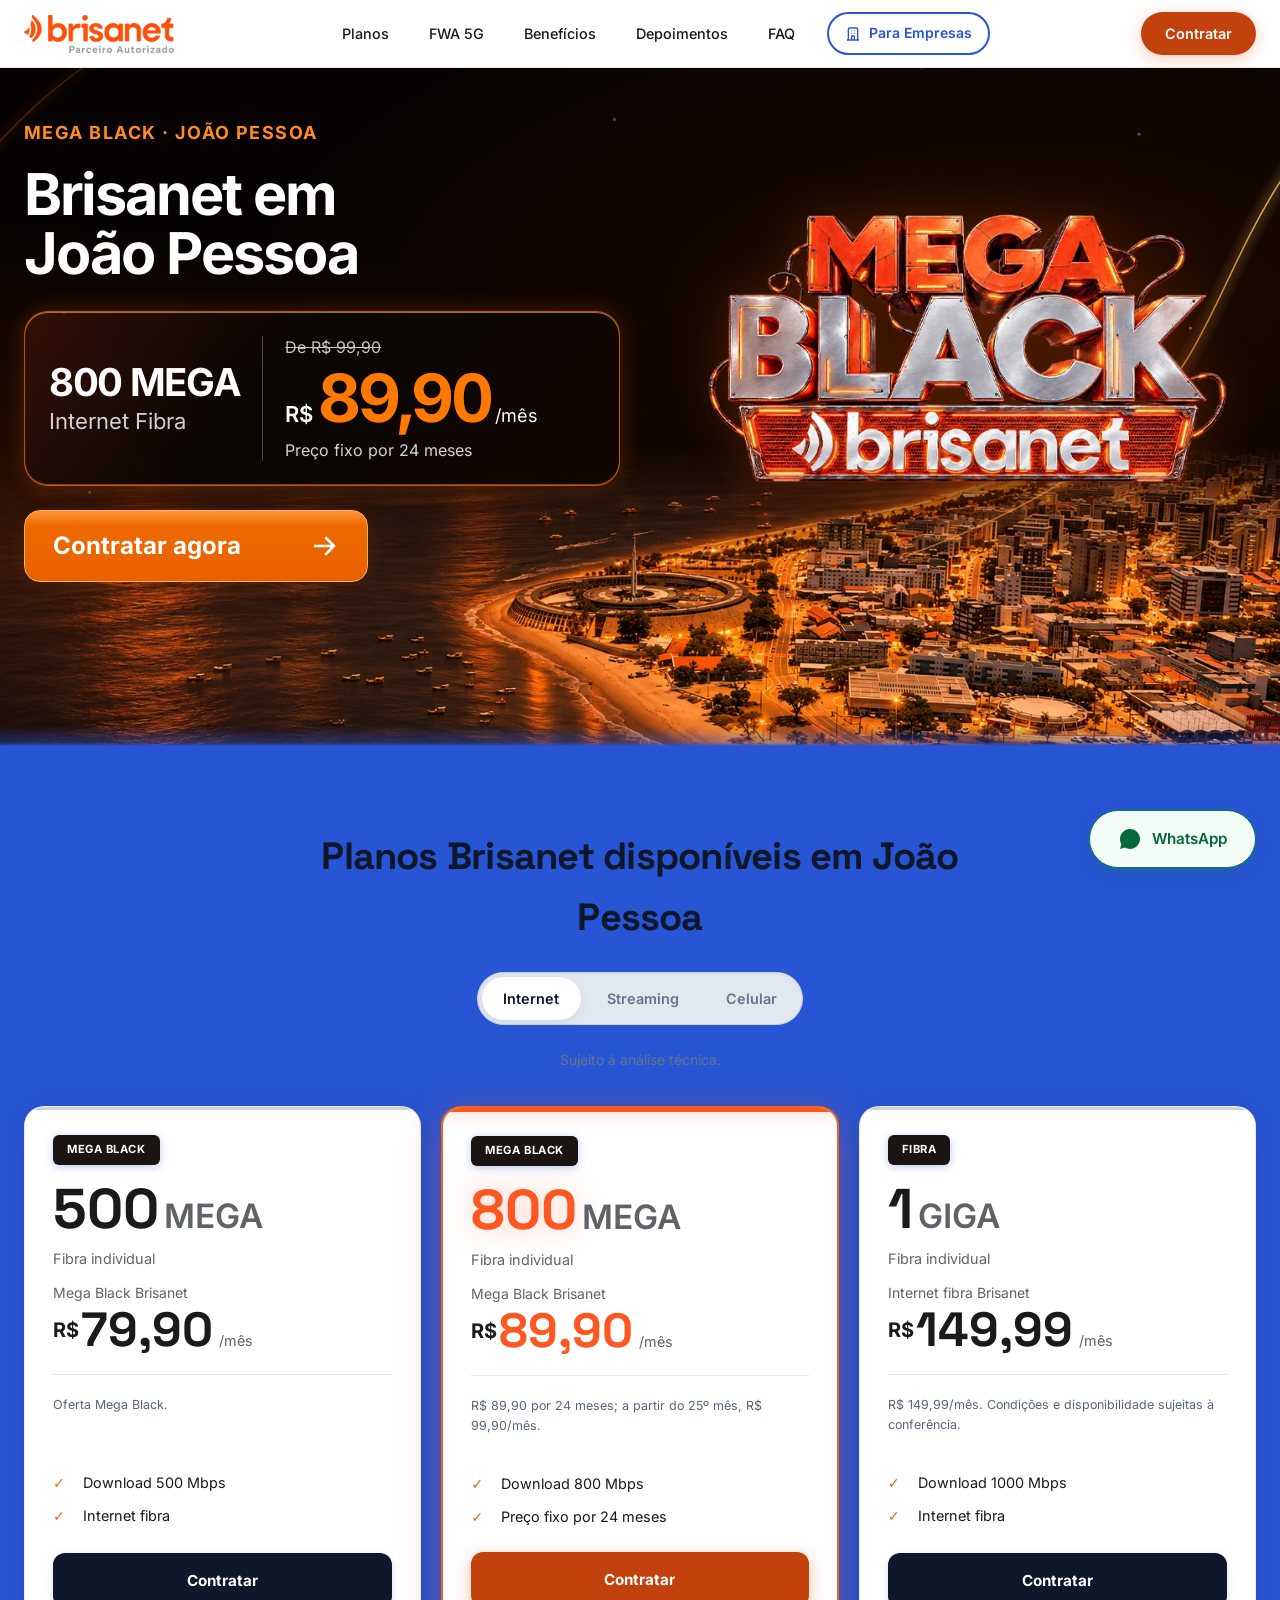
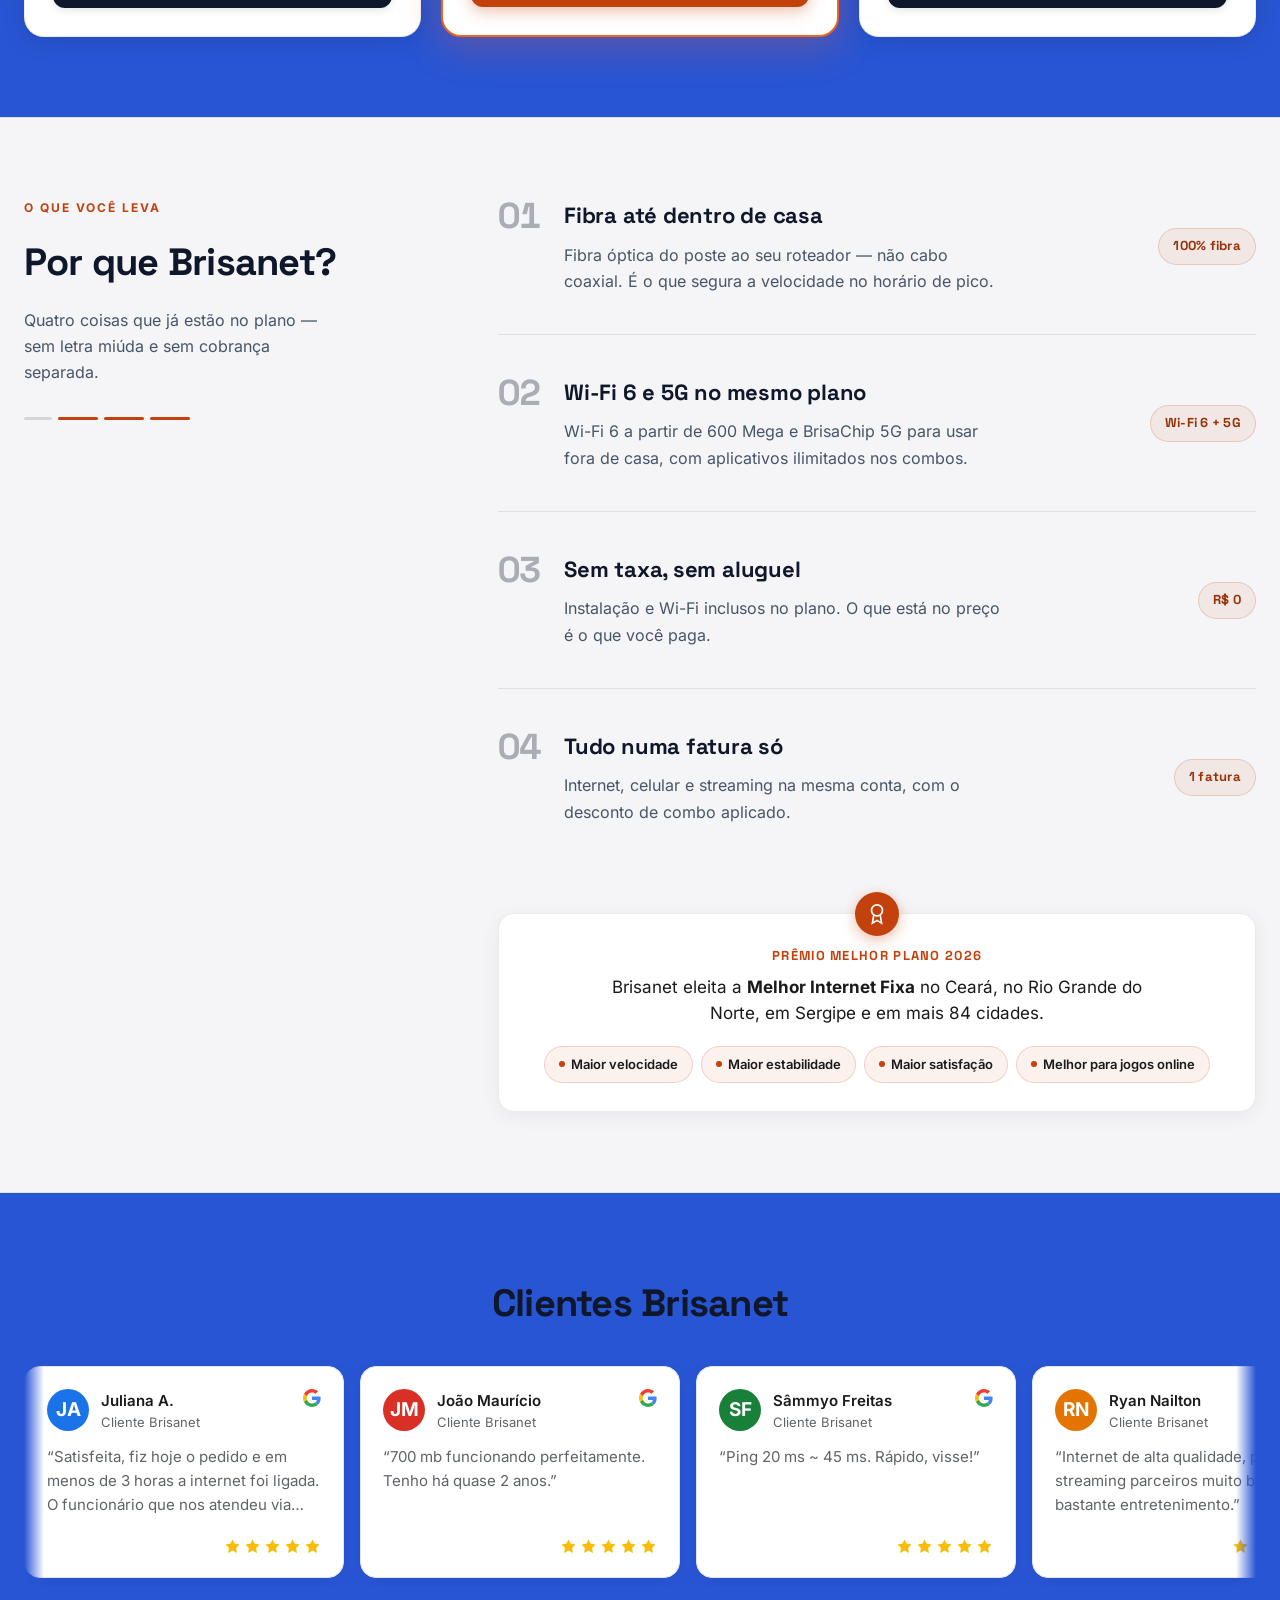
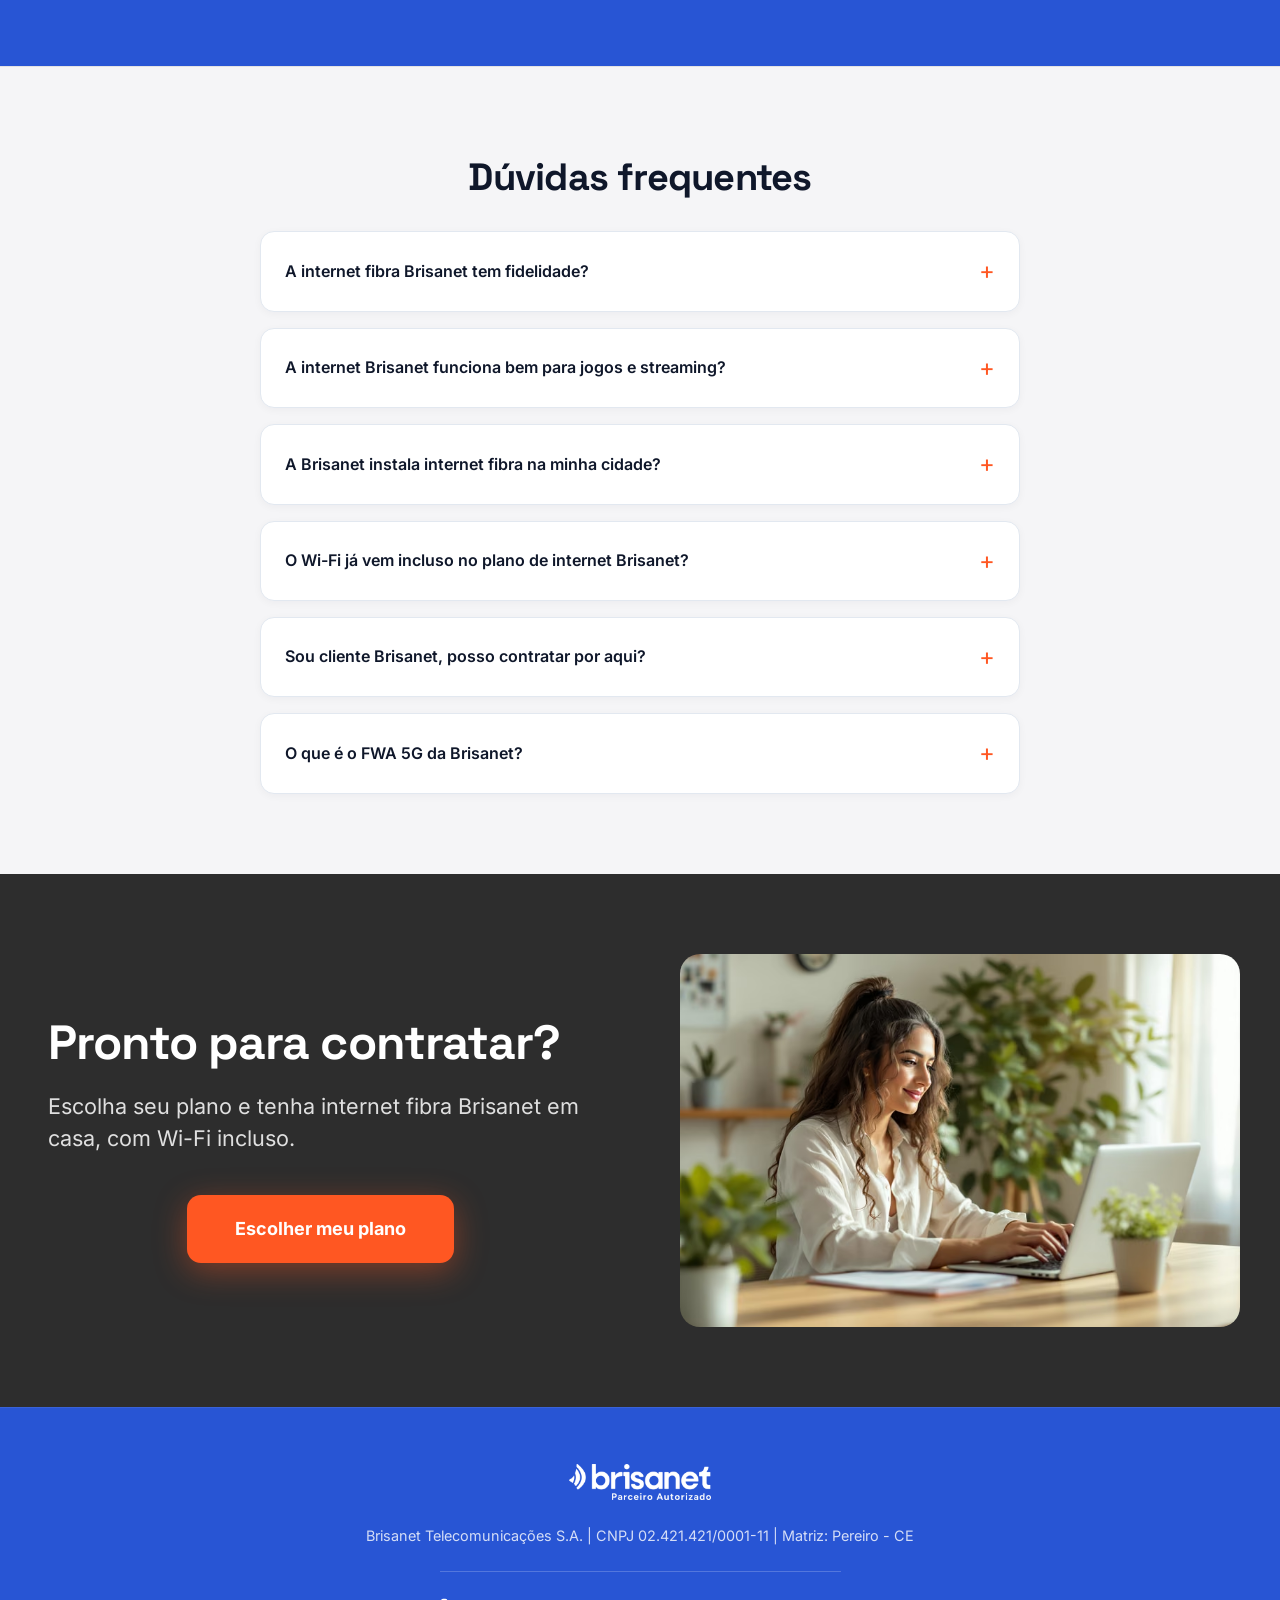
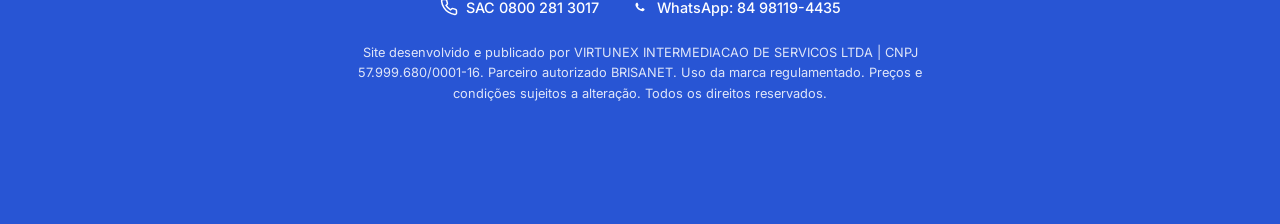
==== internet/fibra/pb/joao-pessoa/index.html @ 2943d6f2 "Publish approved Joao Pessoa residential page and isolated hero assets" ====
<!DOCTYPE html>
<html lang="pt-BR">
<head>
  <meta charset="utf-8">
  <meta name="viewport" content="width=device-width, initial-scale=1">
  <meta name="description" content="Conheça os planos Brisanet em João Pessoa. Compare internet fibra e combos, consulte a disponibilidade no seu endereço e escolha como contratar.">
  <meta name="theme-color" content="#2855d4">
  <title>Brisanet João Pessoa: planos de internet fibra</title>
  <link rel="icon" type="image/x-icon" href="/img/favicon.ico">

  <link rel="preload" href="/fonts/inter-latin.woff2" as="font" type="font/woff2" crossorigin>
  <link rel="preload" href="/fonts/space-grotesk-latin.woff2" as="font" type="font/woff2" crossorigin>

  <!-- Google Tag Manager (GTM-WS3T5W6V) -->
  <script>
    /* dataLayer e gtm.start ficam imediatos (sem rede) para nao perder eventos
       empurrados antes do container carregar. So a injecao do gtm.js e' adiada:
       acontece no load ou na primeira interacao, o que vier primeiro. */
    window.dataLayer = window.dataLayer || [];
    window.dataLayer.push({'gtm.start': new Date().getTime(), event: 'gtm.js'});
    (function (w, d, s, i) {
      var done = false;
      function loadGTM() {
        if (done) return;
        done = true;
        var f = d.getElementsByTagName(s)[0], j = d.createElement(s);
        j.async = true;
        j.src = 'https://www.googletagmanager.com/gtm.js?id=' + i;
        f.parentNode.insertBefore(j, f);
      }
      ['pointerdown', 'keydown', 'touchstart', 'scroll'].forEach(function (e) {
        w.addEventListener(e, loadGTM, {once: true, passive: true});
      });
      if (d.readyState === 'complete') setTimeout(loadGTM, 0);
      else w.addEventListener('load', function () { setTimeout(loadGTM, 0); });
    })(window, document, 'script', 'GTM-WS3T5W6V');
  </script>
  <!-- End Google Tag Manager (GTM-WS3T5W6V) -->
  <style>
    /* ===== FONTES SELF-HOSTED =====
       Variaveis (eixo wght num unico arquivo por subset). Os intervalos
       declarados reproduzem o casamento de pesos que o Google Fonts fazia:
       pesos fora do intervalo sao arredondados para a borda mais proxima. */
    @font-face {
      font-family: 'Inter';
      font-style: normal;
      font-weight: 400 700;
      font-display: swap;
      src: url('/fonts/inter-latin.woff2') format('woff2');
      unicode-range: U+0000-00FF, U+0131, U+0152-0153, U+02BB-02BC, U+02C6, U+02DA, U+02DC, U+0304, U+0308, U+0329, U+2000-206F, U+20AC, U+2122, U+2191, U+2193, U+2212, U+2215, U+FEFF, U+FFFD;
    }

    @font-face {
      font-family: 'Inter';
      font-style: normal;
      font-weight: 400 700;
      font-display: swap;
      src: url('/fonts/inter-latin-ext.woff2') format('woff2');
      unicode-range: U+0100-02BA, U+02BD-02C5, U+02C7-02CC, U+02CE-02D7, U+02DD-02FF, U+0304, U+0308, U+0329, U+1D00-1DBF, U+1E00-1E9F, U+1EF2-1EFF, U+2020, U+20A0-20AB, U+20AD-20C0, U+2113, U+2C60-2C7F, U+A720-A7FF;
    }

    @font-face {
      font-family: 'Space Grotesk';
      font-style: normal;
      font-weight: 500 700;
      font-display: swap;
      src: url('/fonts/space-grotesk-latin.woff2') format('woff2');
      unicode-range: U+0000-00FF, U+0131, U+0152-0153, U+02BB-02BC, U+02C6, U+02DA, U+02DC, U+0304, U+0308, U+0329, U+2000-206F, U+20AC, U+2122, U+2191, U+2193, U+2212, U+2215, U+FEFF, U+FFFD;
    }

    @font-face {
      font-family: 'Space Grotesk';
      font-style: normal;
      font-weight: 500 700;
      font-display: swap;
      src: url('/fonts/space-grotesk-latin-ext.woff2') format('woff2');
      unicode-range: U+0100-02BA, U+02BD-02C5, U+02C7-02CC, U+02CE-02D7, U+02DD-02FF, U+0304, U+0308, U+0329, U+1D00-1DBF, U+1E00-1E9F, U+1EF2-1EFF, U+2020, U+20A0-20AB, U+20AD-20C0, U+2113, U+2C60-2C7F, U+A720-A7FF;
    }

    :root {
      /* Tema Híbrido Residencial - Cores Vibrantes Brisanet */

      /* Cores da Marca */
      --brand-blue: #2855d4;
      --brand-orange: #FF5722;
      --brand-blue-dark: #1a237e;

      /* Backgrounds por Seção - Versão Alternativa */
      --bg-hero: #2855d4;           /* Hero - Azul Vibrante */
      --bg-plans: #2855d4;          /* Seção Planos - Azul Vibrante */
      --bg-benefits: #f5f5f7;       /* Benefícios - Cinza Claro */
      --bg-testimonials: #2855d4;   /* Depoimentos - Azul Vibrante */
      --bg-faq: #f5f5f7;            /* FAQ - Cinza Claro */
      --bg-cta: #2d2d2d;            /* CTA Final - Cinza Escuro */
      --bg-footer: #2855d4;         /* Footer - Azul Vibrante */

      /* Backgrounds legados */
      --bg-light: #f5f5f7;
      --bg-dark: #0a0a0f;
      --bg-dark-2: #12121a;

      /* Backgrounds legados (mantidos para compatibilidade) */
      --bg: #0a0a0f;
      --bg2: #12121a;
      --bg3: #1a1a24;

      /* Cards - Versão Cards Brancos */
      --card-on-blue: #ffffff;      /* Card branco sobre fundo azul */
      --card-on-light: #ffffff;     /* Card branco sobre fundo cinza */
      --card-on-dark: #12121a;      /* Card sobre fundo escuro */
      --card-light: #ffffff;        /* Card branco */

      /* Surfaces */
      --surface: rgba(255, 255, 255, 0.03);
      --surface-hover: rgba(255, 255, 255, 0.06);
      --surface-light: rgba(0, 0, 0, 0.03);

      /* Textos - Melhor contraste WCAG */
      --text: #ffffff;
      --text2: #e8e8e8;
      --text-muted: #b0b0b0;
      --text-subtle: #8a8a8a;

      /* Textos sobre fundos claros */
      --text-on-light: #1a237e;     /* Azul escuro para títulos */
      --text-on-light-muted: #5f6368; /* Cinza médio para subtítulos */
      --text-on-light-body: #3c4043; /* Cinza escuro para corpo */

      /* Textos sobre cards brancos */
      --text-on-white: #1a1a1a;     /* Preto para textos principais */
      --text-on-white-muted: #5f6368; /* Cinza para textos secundários */
      --text-on-white-subtle: #9aa0a6; /* Cinza claro para textos sutis */

      /* Brand Colors */
      --accent: #FF5722;             /* Laranja vibrante (atualizado) */
      --accent2: #FF8C42;
      --accent-gradient: linear-gradient(135deg, #FF5722 0%, #FF8C42 50%, #ffb347 100%);
      --accent-glow: rgba(255, 87, 34, 0.4);

      --blue: #2855d4;               /* Azul vibrante (atualizado) */
      --blue-light: #4a90e2;
      --blue-dark: #1a237e;
      --blue-gradient: linear-gradient(135deg, #2855d4 0%, #4a90e2 100%);

      --green: #10b981;

      /* Versoes escurecidas para quando a cor CARREGA TEXTO.
         Medido: #FF5722 da' 3,16:1 com branco (reprova em AA);
         #C2410C da' 5,18:1. #10b981 da' 2,54:1 com branco; #047857 da' 5,48:1. */
      --accent-ink: #C2410C;
      --green-ink: #047857;
      --text-on-white-muted-aa: #5F6368;   /* 6,05:1 sobre branco */
      --green-glow: rgba(16, 185, 129, 0.3);

      /* Borders */
      --border: rgba(255, 255, 255, 0.08);
      --border-hover: rgba(255, 255, 255, 0.15);
      --border-accent: rgba(255, 87, 34, 0.3);
      --border-light: rgba(0, 0, 0, 0.08);      /* Borda sobre fundos claros */
      --border-light-hover: rgba(0, 0, 0, 0.15);

      /* Shadows */
      --shadow-sm: 0 2px 8px rgba(0, 0, 0, 0.1);
      --shadow-md: 0 4px 20px rgba(0, 0, 0, 0.15);
      --shadow-lg: 0 8px 40px rgba(0, 0, 0, 0.2);
      --shadow-xl: 0 20px 60px rgba(0, 0, 0, 0.25);
      --shadow-glow: 0 0 40px rgba(255, 87, 34, 0.2);
      --shadow-accent: 0 8px 30px rgba(255, 87, 34, 0.3);
      --shadow-card-light: 0 2px 12px rgba(0, 0, 0, 0.08); /* Sombra para cards sobre claro */

      /* Motion */
      --ease-out: cubic-bezier(0.16, 1, 0.3, 1);
      --ease-spring: cubic-bezier(0.34, 1.56, 0.64, 1);
    }

    *, *::before, *::after { box-sizing: border-box; margin: 0; padding: 0; }
    html { scroll-behavior: smooth; }
    
    body {
      font-family: 'Inter', -apple-system, BlinkMacSystemFont, system-ui, sans-serif;
      color: var(--text2);
      background: var(--bg);
      min-height: 100vh;
      overflow-x: hidden;
      -webkit-font-smoothing: antialiased;
      line-height: 1.6;
    }

    /* Scrollbar */
    ::-webkit-scrollbar { width: 8px; }
    ::-webkit-scrollbar-track { background: var(--bg2); }
    ::-webkit-scrollbar-thumb { background: var(--accent); border-radius: 4px; }

    img, svg { display: block; max-width: 100%; }

    /* Rede de seguranca: com display:block e max-width:100%, um <svg viewBox>
       sem width/height ocupa a largura do container. Se por qualquer motivo a
       regra de tamanho do componente nao chegar, o icone fica pequeno em vez
       de tomar a tela. Qualquer regra especifica sobrescreve isto. */
    /* :where() zera a especificidade — senao esta guarda venceria
       .plan-feature svg (0,1,1) e todo icone viraria 20px. */
    svg:where(:not([width]):not([height])) { width: 1.25rem; height: 1.25rem; }
    a { color: inherit; text-decoration: none; }
    button { font: inherit; cursor: pointer; border: none; background: none; }
    ul { list-style: none; }
    
    ::selection { background: var(--accent); color: white; }

    /* Focus states para acessibilidade de teclado */
    :focus-visible {
      outline: 2px solid var(--accent);
      outline-offset: 2px;
    }

    button:focus-visible,
    a:focus-visible {
      outline: 2px solid var(--accent);
      outline-offset: 2px;
    }

    .plan-cta:focus-visible,
    .cta-btn-p:focus-visible,
    .nav-cta:focus-visible {
      outline-color: #ffffff;
      box-shadow: 0 0 0 4px rgba(255, 87, 34, 0.3);
    }

    .container { width: 100%; max-width: 1280px; margin: 0 auto; padding: 0 1.5rem; }
    .section { padding: 5rem 0; position: relative; }

    @media (max-width: 768px) {
      .section { padding: 3.5rem 0; }
      .container { padding: 0 1rem; }
    }

    /* ========================================
       NAVIGATION
    ======================================== */
    
    .nav {
      position: fixed;
      top: 0;
      left: 0;
      right: 0;
      z-index: 200;
      padding: 0.75rem 0;
      /* branco solido desde o topo: o logo laranja nao tem contraste sobre o azul do hero */
      background: #ffffff;
      border-bottom: 1px solid rgba(0, 0, 0, 0.08);
      transition: padding 0.4s var(--ease-out), box-shadow 0.4s var(--ease-out);
    }

    .nav.scrolled {
      box-shadow: 0 2px 20px rgba(0, 0, 0, 0.1);
      padding: 0.5rem 0;
    }
    
    .nav-inner {
      display: flex;
      align-items: center;
      justify-content: space-between;
      gap: 2rem;
    }

    .logo { display: flex; align-items: center; gap: 0.5rem; }
    .logo-img { height: 38px; width: auto; }

    .nav-links { display: flex; align-items: center; gap: 0.5rem; }
    
    .nav-link {
      padding: 0.5rem 1rem;
      font-size: 0.9rem;
      font-weight: 500;
      color: #1a1a1a;
      border-radius: 8px;
      transition: all 0.2s ease;
    }
    
    .nav-link:hover { color: var(--brand-blue); background: rgba(40, 85, 212, 0.08); }
    
    .nav-switch {
      display: flex;
      align-items: center;
      gap: 0.5rem;
      padding: 0.5rem 1rem;
      font-size: 0.875rem;
      font-weight: 600;
      color: var(--brand-blue);
      background: transparent;
      border: 2px solid var(--brand-blue);
      border-radius: 50px;
      text-decoration: none;
      transition: all 0.3s ease;
      margin-left: 0.5rem;
    }
    .nav-switch:hover {
      /* era var(--primary) — variavel inexistente: o fundo ficava transparente
         e o texto branco desaparecia sobre a navbar branca. */
      background: var(--brand-blue);
      color: #ffffff;
      transform: translateY(-2px);
    }
    .nav-switch svg {
      width: 16px;
      height: 16px;
    }

    .nav-cta {
      padding: 0.625rem 1.5rem;
      /* laranja escuro: o --accent (#ff5722) dava 3,16:1 com branco */
      background: #C2410C;
      border-radius: 50px;
      font-size: 0.9rem;
      font-weight: 600;
      color: white;
      box-shadow: 0 4px 16px rgba(255, 87, 34, 0.3);
      transition: all 0.3s var(--ease-out);
    }
    
    .nav-cta:hover { transform: translateY(-2px); box-shadow: var(--shadow-glow); }

    .mobile-btn {
      display: none;
      flex-direction: column;
      gap: 5px;
      padding: 0.5rem;
    }
    
    .mobile-btn span {
      display: block;
      width: 22px;
      height: 2px;
      background: #1a1a1a;
      border-radius: 2px;
      transition: all 0.3s var(--ease-out);
    }
    
    .mobile-btn.active span:nth-child(1) { transform: rotate(45deg) translate(5px, 5px); }
    .mobile-btn.active span:nth-child(2) { opacity: 0; }
    .mobile-btn.active span:nth-child(3) { transform: rotate(-45deg) translate(5px, -5px); }

    .mobile-menu {
      position: fixed;
      inset: 0;
      background: var(--bg);
      z-index: 300;
      display: flex;
      flex-direction: column;
      align-items: flex-start;
      justify-content: flex-start;
      padding: 80px 24px 32px;
      gap: 0;
      opacity: 0;
      visibility: hidden;
      transition: all 0.4s var(--ease-out);
    }

    .mobile-menu-close {
      position: absolute;
      top: 20px;
      right: 20px;
      width: 44px;
      height: 44px;
      background: transparent;
      border: none;
      cursor: pointer;
      display: flex;
      align-items: center;
      justify-content: center;
      color: var(--text);
      font-size: 1.5rem;
      border-radius: 50%;
      transition: all 0.3s ease;
    }

    .mobile-menu-close:hover {
      background: rgba(255, 255, 255, 0.1);
    }

    .mobile-menu-close svg {
      width: 24px;
      height: 24px;
    }

    .mobile-menu.active { opacity: 1; visibility: visible; }

    .mobile-menu a {
      font-size: 1.25rem;
      font-weight: 600;
      color: var(--text);
      padding: 1rem 0;
      width: 100%;
      border-bottom: 1px solid rgba(255, 255, 255, 0.1);
      opacity: 0;
      transform: translateX(-20px);
      transition: all 0.3s var(--ease-out);
    }

    .mobile-menu a:last-of-type {
      border-bottom: none;
    }

    .mobile-menu a:hover {
      color: var(--accent);
    }

    .mobile-menu.active a { opacity: 1; transform: translateX(0); }
    .mobile-menu.active a:nth-child(2) { transition-delay: 100ms; }
    .mobile-menu.active a:nth-child(2) { transition-delay: 150ms; }
    .mobile-menu.active a:nth-child(3) { transition-delay: 200ms; }
    .mobile-menu.active a:nth-child(4) { transition-delay: 250ms; }
    .mobile-menu.active a:nth-child(5) { transition-delay: 300ms; }

    @media (max-width: 768px) {
      .nav-links, .nav-cta { display: none; }
      .mobile-btn { display: flex; }
    }

    /* ========================================
       HERO BANNER - Background Image Style
    ======================================== */

    .hero-banner {
      position: relative;
      width: 100%;
      min-height: 600px;
      background:
        /* url('/img/hero-brisanet-web-v4.png'), */
        radial-gradient(ellipse at top left, #3b6be8 0%, #2855d4 50%, #1e45b8 100%);
      background-size: cover, cover;
      background-position: right center, center;
      background-repeat: no-repeat;
      display: flex;
      align-items: center;
      padding-top: 90px;
      overflow: hidden;
    }

    /* Duas camadas: um veu azul escuro na coluna do texto (garante o
       contraste, medido) e um escurecimento geral que assenta a foto. */
    .hero-banner__overlay {
      position: absolute;
      inset: 0;
      background:
        linear-gradient(90deg,
          rgba(10, 28, 84, 0.93) 0%,
          rgba(10, 28, 84, 0.88) 32%,
          rgba(12, 34, 96, 0.62) 55%,
          rgba(16, 42, 110, 0.34) 78%,
          rgba(16, 42, 110, 0.28) 100%),
        linear-gradient(180deg,
          rgba(6, 18, 56, 0.35) 0%,
          rgba(6, 18, 56, 0.10) 40%,
          rgba(6, 18, 56, 0.45) 100%);
      pointer-events: none;
      z-index: 1;
    }

    .hero-banner__grid {
      position: relative;
      z-index: 2;
      display: block;   /* coluna unica: a foto agora e' fundo, nao vizinha */
    }

    .hero-banner__content {
      position: relative;
      z-index: 2;
      max-width: 640px;
      padding: 72px 0 80px;
    }

    /* A foto cobre a hero inteira e o texto vive por cima dela. Antes ela
       ocupava so' a metade direita e o bloco da oferta ficava ao lado, com
       cara de card de plano solto dentro da secao. */
    .hero-banner__media {
      position: absolute;
      inset: 0;
      width: 100%;
      z-index: 0;
      display: block;
    }

    .hero-banner__media picture {
      display: block;
      width: 100%;
      height: 100%;
    }

    .hero-banner__media img {
      display: block;
      width: 100%;
      height: 100%;
      max-width: none;
      object-fit: cover;
      /* a familia esta' a direita do enquadramento: mantem ela visivel quando
         a tela e' larga e o corte acontece nas laterais */
      object-position: 72% center;
      border-radius: 0;
    }

    @media (max-width: 900px) {
      /* A foto continua sendo fundo tambem no mobile — antes ela virava uma
         faixa de 320px embaixo do texto, que era o que fazia a oferta parecer
         um card solto. O overlay passa a escurecer de cima para baixo. */
      .hero-banner { flex-direction: column; align-items: stretch; }
      .hero-banner__media { object-position: 60% center; }
      .hero-banner__media img { object-position: 60% center; }
      /* Nao aliviar no rodape: e' exatamente onde caem o preco e o CTA, e a
         foto tem uma janela clara ali. Medido antes do ajuste: 1,56:1 no
         "Por 3 meses, depois R$ 120,80". O escuro volta a fechar embaixo. */
      .hero-banner__overlay {
        background:
          linear-gradient(180deg,
            rgba(7, 21, 64, 0.94) 0%,
            rgba(7, 21, 64, 0.90) 38%,
            rgba(8, 24, 74, 0.88) 62%,
            rgba(7, 21, 64, 0.94) 100%);
      }

    }

    .hero-banner__badge {
      display: inline-flex;
      align-items: center;
      gap: 8px;
      background: rgba(0, 0, 0, 0.7);
      color: #ffffff;
      font-size: 0.75rem;
      font-weight: 600;
      padding: 10px 18px;
      border-radius: 50px;
      margin-bottom: 20px;
      letter-spacing: 0.3px;
      text-transform: none;
      backdrop-filter: blur(10px);
      border: 1px solid rgba(255, 255, 255, 0.1);
    }

    .hero-banner__badge svg {
      color: #FFD700;
      filter: drop-shadow(0 0 4px rgba(255, 215, 0, 0.5));
    }

    .hero-banner__title {
      font-family: 'Space Grotesk', sans-serif;
      /* Escala do H1: sempre ~1.35x o .section-title (H2) em qualquer largura.
         A regra anterior (5vw) fazia o H2 ultrapassar o H1 entre 769px e ~1100px. */
      font-size: clamp(2.25rem, 1.45rem + 3.4vw, 3.5rem);
      font-weight: 800;
      color: #ffffff;
      line-height: 1.1;
      letter-spacing: -0.02em;
      margin-bottom: 16px;
    }

    .hero-banner__title .highlight {
      color: #FF6B35;
    }

    .hero-banner__subtitle {
      font-size: 1.05rem;
      color: rgba(255, 255, 255, 0.9);
      margin-bottom: 24px;
      line-height: 1.5;
    }

    .hero-banner__checks {
      display: flex;
      flex-direction: column;
      gap: 10px;
      margin-bottom: 20px;
      padding-bottom: 16px;
      border-bottom: 1px solid rgba(255, 255, 255, 0.15);
    }

    .hero-banner__check {
      display: flex;
      align-items: center;
      gap: 10px;
      font-size: 0.9rem;
      color: #ffffff;
      font-weight: 500;
    }

    .hero-banner__check svg {
      width: 18px;
      height: 18px;
      color: #10b981;
      flex-shrink: 0;
    }

    /* Os checks ficam empilhados em coluna em todas as larguras (base do
       .hero-banner__checks). Nao reintroduzir flex-direction: row aqui. */

    /* ── Oferta em destaque, nao em caixa ─────────────────────────────
       Antes era um painel com fundo e borda, que lia como "card de plano"
       largado dentro da hero. Agora e' uma faixa: filete no topo, os dados
       em linha e o CTA fechando. Quem garante a leitura sobre a foto e' o
       overlay, nao uma caixa. */
    .hero-banner__offer-box {
      display: flex;
      flex-direction: column;
      gap: 14px;
      align-items: flex-start;
      margin-top: 28px;
      padding-top: 26px;
      border-top: 1px solid rgba(255, 255, 255, 0.28);
      position: relative;
    }

    /* marca laranja no inicio do filete: ancora a oferta sem virar moldura */
    .hero-banner__offer-box::before {
      content: '';
      position: absolute;
      top: -1px;
      left: 0;
      width: 64px;
      height: 3px;
      border-radius: 2px;
      background: var(--accent);
    }

    /* velocidade e agregado na mesma linha */
    .hero-banner__offer-head {
      display: flex;
      align-items: center;
      gap: 14px;
      flex-wrap: wrap;
    }

    /* checks em linha no desktop: ocupam a largura em vez de empilhar */
    .hero-banner__checks {
      flex-direction: row;
      flex-wrap: wrap;
      gap: 8px 20px;
      border-bottom: 0;
      padding-bottom: 0;
      margin-bottom: 4px;
    }

    /* preco e CTA lado a lado */
    .hero-banner__close {
      display: flex;
      align-items: center;
      gap: 24px;
      flex-wrap: wrap;
    }

    /* 1. VELOCIDADE - Maior destaque */
    .hero-banner__plan-speed {
      font-family: 'Space Grotesk', sans-serif;
      font-size: 2.5rem;
      font-weight: 800;
      color: #ffffff;
      line-height: 1;
    }

    /* 2. AGREGADO - Mini-produto visual */
    .hero-banner__aggregate {
      display: inline-flex;
      align-items: baseline;
      gap: 8px;
      /* fundo claro para a cor da marca ter contraste (sobre o azul do hero nao teria) */
      background: #ffffff;
      border: 1px solid rgba(0, 0, 0, 0.08);
      border-radius: 8px;
      padding: 10px 16px;
      width: fit-content;
    }

    /* ===== MARCAS PARCEIRAS =====
       Tratamento tipografico provisorio. Os logos oficiais entram como <svg>
       inline no lugar marcado no markup — nunca PNG (ver img/marcas/README.md). */
    .aggregate-plus {
      font-weight: 600;
      font-size: 1rem;
      color: #3c4043;
    }

    .brand-name {
      font-weight: 800;
      letter-spacing: -0.01em;
      color: var(--text-on-white);
    }

    .brand-netflix { color: #E50914; }

    .plan-features .brand-name { font-weight: 700; }

    .hero-banner__aggregate .aggregate-icon {
      width: 24px;
      height: 24px;
      color: var(--accent);
    }

    .hero-banner__aggregate span {
      font-size: 1.05rem;
      font-weight: 600;
      /* sem cor forçada: o badge tem fundo branco e cada marca traz a sua */
    }

    /* 4. PREÇO */
    .hero-banner__price-value {
      font-family: 'Space Grotesk', sans-serif;
      font-size: 2.25rem;
      font-weight: 800;
      color: #ffffff;
      line-height: 1;
    }

    .hero-banner__price-value .price-period {
      font-size: 0.5em;
      font-weight: 400;
      opacity: 0.8;
    }

    .hero-banner__price-after {
      font-size: 0.9rem;
      /* 0.7 caia para 4,41:1 sobre o azul mais claro do gradiente no mobile */
      color: rgba(255, 255, 255, 0.82);
      /* era -8px, herdado do layout em caixa: encostava no preco */
      margin-top: 4px;
    }

    .hero-banner .btn--highlight {
      padding: 12px 24px;
      font-size: 1rem;
      background: #C2410C;
      color: #ffffff;
      font-weight: 700;
      border-radius: 50px;
      transition: all 0.3s ease;
      border: none;
      display: inline-flex;
      align-items: center;
      gap: 8px;
      white-space: nowrap;
      text-decoration: none;
      width: fit-content;
    }

    .hero-banner .btn--highlight:hover {
      background: #ff5520;
      transform: translateY(-2px);
      box-shadow: 0 4px 20px rgba(255, 107, 53, 0.4);
    }

    @media (max-width: 768px) {
      .hero-banner {
        background:
          /* url('/img/hero-brisanet-mob-v4%20(2).png'), */
          radial-gradient(ellipse at top left, #3b6be8 0%, #2855d4 50%, #1e45b8 100%);
        background-size: cover, cover;
        background-position: center top, center;
        min-height: auto;
        padding: 80px 0 40px;
      }

      /* Esta regra (<=768px) vinha DEPOIS da de <=900px e zerava o overlay em
         85% da altura — justo onde caem o preco e o CTA, sobre a janela clara
         da foto. Medido: 1,56:1 no "Por 3 meses". Herda a de 900px. */
      .hero-banner__overlay { width: 100%; }

      .hero-banner__content {
        max-width: 100%;
        text-align: left;
        padding: 30px 20px;
      }

      .hero-banner__offer-box {
        align-items: flex-start;
      }

      .hero-banner__plan-speed {
        font-size: 1.875rem;
      }

      /* o selo Netflix competia com a velocidade em 360px */
      .hero-banner__aggregate { padding: 7px 12px; }
      .hero-banner__aggregate .brand-name { font-size: 1rem; }
      .hero-banner__offer-head { gap: 10px; }
      .hero-banner__close { gap: 16px; }

      .hero-banner__price-value {
        font-size: 1.75rem;
      }

      .hero-banner .btn--highlight {
        width: fit-content;
        padding: 12px 24px;
      }
    }
  </style>
  <!-- Sincrono de proposito. O par preload+onload deixava a pagina pintar
       sem este CSS: fundo escuro do tema legado e SVG sem dimensao ocupando
       a largura toda (medido: 1232x1232px num check de 18px). Sao 9,7 KB
       com gzip — o bloqueio de render nao paga o flash. -->
  <link rel="stylesheet" href="/css/index.css?v=202609300428">
<style>.mega-black-hero{background:#100c0a url('https://s3.brisanet.net.br/cmsbrisasite-p1/BANNER_SITE_1440_X430_WEB_BG_e550ee410a.png') center/cover;color:#fff;padding:56px 0}.mega-black-layout{display:grid;grid-template-columns:1.1fr 1fr;align-items:center;gap:36px}.mega-black-eyebrow{color:#ff9c42;font-weight:800;letter-spacing:2px;font-size:.8rem}.mega-black-hero h1{font-size:clamp(2.2rem,4vw,3.8rem);line-height:1.1;margin:18px 0}.mega-black-hero p{max-width:470px;color:#eadfd8}.mega-black-price{display:flex;gap:24px;align-items:center;margin:24px 0 8px}.mega-black-price strong{font-size:1.7rem}.mega-black-price b{font-size:2.6rem;color:#ff9c42}.mega-black-terms{font-size:.8rem;margin-bottom:24px}.mega-black-art{width:100%;height:auto;max-width:510px;justify-self:center}.mega-black-city{font-size:.72rem;margin-top:15px}.campaign-condition{font-size:.78rem;line-height:1.6;margin:0 0 16px;color:#596579;min-height:60px}.campaign-check{color:#ec651b;margin-right:8px}.plans .plan-badge{background:#1a1512;color:#fff}.plans .plan-card.featured{border-color:#ec651b}.plan-panel .plan-grid{align-items:stretch}@media(max-width:767px){.mega-black-hero{padding:30px 0}.mega-black-layout{grid-template-columns:1fr;gap:8px}.mega-black-art{max-width:260px;grid-row:1}.mega-black-hero h1{font-size:2.2rem}.mega-black-price{gap:15px}.mega-black-price b{font-size:2.2rem}}
</style><style>@media(min-width:1024px){#grid-internet,#grid-streaming{grid-template-columns:repeat(3,minmax(0,1fr))}#grid-celular{grid-template-columns:repeat(2,minmax(0,1fr));max-width:850px;margin:auto}}</style><style>.mega-black-hero .btn{display:inline-flex;align-items:center;justify-content:center;min-height:50px;padding:13px 26px;border-radius:9px;background:#f36a21;color:#fff;font-weight:750;text-decoration:none;box-shadow:0 4px 16px #f36a2126}.mega-black-hero .btn:hover{background:#db5414}.mega-black-hero .btn:focus-visible{outline:3px solid #fff;outline-offset:4px}</style><link rel="canonical" href="https://assinebrisanet.com.br/internet/fibra/pb/joao-pessoa/"><meta name="robots" content="index,follow"><link rel="stylesheet" href="/css/city-hero.css?v=20261111-cinematic3"><meta property="og:type" content="website"><meta property="og:locale" content="pt_BR"><meta property="og:url" content="https://assinebrisanet.com.br/internet/fibra/pb/joao-pessoa/"><meta property="og:title" content="Brisanet João Pessoa: planos de internet fibra"><meta property="og:description" content="Conheça os planos Brisanet em João Pessoa. Compare internet fibra e combos, consulte a disponibilidade no seu endereço e escolha como contratar."><meta property="og:image" content="https://assinebrisanet.com.br/img/cities/joao-pessoa-black.webp"></head>
<body>

  <!-- Google Tag Manager (noscript) (GTM-WS3T5W6V) -->
  <noscript><iframe src="https://www.googletagmanager.com/ns.html?id=GTM-WS3T5W6V"
  height="0" width="0" style="display:none;visibility:hidden"></iframe></noscript>
  <!-- End Google Tag Manager (noscript) (GTM-WS3T5W6V) -->

  <!-- Navigation -->
  <nav class="nav" id="nav">
    <div class="container">
      <div class="nav-inner">
        <a href="#" class="logo">
          <img src="/img/logo.webp" alt="Brisanet" class="logo-img" width="450" height="114">
        </a>
        <div class="nav-links">
          <a href="#planos" class="nav-link">Planos</a>
          <a href="/fwa.html" class="nav-link">FWA 5G</a>
          <a href="#beneficios" class="nav-link">Benefícios</a>
          <a href="#cases" class="nav-link">Depoimentos</a>
          <a href="#faq" class="nav-link">FAQ</a>
          <a href="/empresas.html" class="nav-switch">
            <svg viewBox="0 0 24 24" fill="none" stroke="currentColor" stroke-width="2"><path d="M19 21V5a2 2 0 0 0-2-2H7a2 2 0 0 0-2 2v16m14 0h2m-2 0h-5m-9 0H3m2 0h5M9 7h1m-1 4h1m4-4h1m-1 4h1m-5 10v-5a1 1 0 0 1 1-1h2a1 1 0 0 1 1 1v5m-4 0h4"/></svg>
            Para Empresas
          </a>
        </div>
        <a href="#planos" class="nav-cta">Contratar</a>
        <button class="mobile-btn" id="mobile-btn" aria-label="Menu"><span></span><span></span><span></span></button>
      </div>
    </div>
  </nav>

  <!-- Mobile Menu -->
  <div class="mobile-menu" id="mobile-menu">
    <button class="mobile-menu-close" id="mobile-close" aria-label="Fechar menu">
      <svg viewBox="0 0 24 24" fill="none" stroke="currentColor" stroke-width="2"><path d="M18 6L6 18M6 6l12 12"/></svg>
    </button>
    <a href="#planos">Planos</a>
    <a href="/fwa.html">FWA 5G</a>
    <a href="#beneficios">Benefícios</a>
    <a href="#cases">Depoimentos</a>
    <a href="#faq">FAQ</a>
    <a href="/empresas.html">Para Empresas</a>
    <a href="#planos" style="color: var(--accent);">Contratar</a>
  </div>

  <main>
<section class="city-hero mega-black-hero mega-black-hero--local-offer" id="top" data-theme="campaign" aria-labelledby="city-hero-title" style="--city-position:50% 62%;--city-mobile-position:50% 58%;--city-photo-height:300px;--city-mobile-photo-height:200px;--city-brightness:1">
  <div class="city-hero__landscape" aria-hidden="true">
    <img src="/img/cities/joao-pessoa-black.webp?v=174493f21f" width="1672" height="941" alt="" loading="eager" decoding="async">
  </div>
  <svg class="city-hero__lights" viewBox="0 0 1440 760" preserveAspectRatio="none" aria-hidden="true" focusable="false">
    <defs><linearGradient id="city-hero-light" x1="0" y1="0" x2="1" y2="1"><stop stop-color="#ff6a00" stop-opacity="0"/><stop offset=".35" stop-color="#ff7200"/><stop offset=".6" stop-color="#ffc069"/><stop offset="1" stop-color="#ff6a00" stop-opacity="0"/></linearGradient></defs>
    <g fill="none" stroke="url(#city-hero-light)" stroke-linecap="round">
      <path class="city-hero__light-halo" d="M-80 240Q18 96 174 24M1534 80C1304 287 1436 426 1020 566M1510 444Q1320 660 748 702"/>
      <path d="M-80 240Q18 96 174 24M1534 80C1304 287 1436 426 1020 566M1510 444Q1320 660 748 702"/>
    </g>
  </svg>
  <div class="container city-hero__layout">
    <div class="city-hero__content">
      <span class="city-hero__eyebrow">MEGA BLACK · JOÃO PESSOA</span>
      <h1 id="city-hero-title">Brisanet em <span>João Pessoa</span></h1>
      <div class="city-hero__offer">
        <div class="city-hero__product"><strong>800 MEGA</strong><span>Internet Fibra</span></div>
        <div class="city-hero__pricing">
          <span class="city-hero__was"><del>De R$ 99,90</del></span>
          <span class="city-hero__now"><span class="city-hero__currency">R$</span><b>89,90</b><span class="city-hero__monthly">/mês</span></span>
          <small class="city-hero__terms">Preço fixo por 24 meses</small>
        </div>
      </div>
      <a class="btn btn--highlight city-hero__cta" href="/form-contratacao?plano=BLACK_800" data-lead-plano="800 MEGA por R$ 89,90/mês"><span>Contratar agora</span><svg width="30" height="30" viewBox="0 0 24 24" fill="none" stroke="currentColor" stroke-width="2" aria-hidden="true"><path d="M4 12h16M13 5l7 7-7 7"/></svg></a>
    </div>
    <img class="city-hero__art" src="/img/campaigns/mega-black.webp" width="668" height="350" alt="Mega Black Brisanet" fetchpriority="high" decoding="async">
  </div>
</section>
    <!-- Plans Section -->
    <section class="section plans" id="planos">
      <div class="container">
        <header class="section-header section-header--tight reveal">
          <!-- Titulo curto de proposito: cabe em uma linha ate' 375px.
               Sem subtitulo — os tabs logo abaixo ja' dizem o que escolher. -->
          <h2 class="section-title">Planos Brisanet disponíveis em João Pessoa</h2>
        </header>

        <!-- Tabs Centralizadas -->
        <div class="plan-tabs-wrapper reveal">
          <div class="plan-tabs">
            <button class="plan-tab active" data-tab="internet">Internet</button>
            <button class="plan-tab" data-tab="streaming">Streaming</button>
            <button class="plan-tab" data-tab="celular">Celular</button>
          </div>
        </div>

        <!-- Disponibilidade por regiao (DEC-003) como nota discreta.
             A vigencia da campanha saiu do corpo da pagina: envelhecia sozinha
             e nenhum concorrente expoe isso acima dos planos. -->
        <p class="plans-region-note reveal">Sujeito à análise técnica.</p>

        <!-- Internet Panel -->
        <div class="plan-panel active" id="panel-internet">
          <div class="plan-grid" id="grid-internet"><article class="plan-card  reveal"><span class="plan-badge">Mega Black</span><div class="plan-speed"><span class="plan-speed-value">500</span><span class="plan-speed-unit">MEGA</span><p class="plan-speed-label">Fibra individual</p></div><div class="plan-price"><p class="plan-price-old">Mega Black Brisanet</p><div class="plan-price-current"><span class="plan-price-currency">R$</span><span class="plan-price-value">79,90</span><span class="plan-price-period">/mês</span></div></div><p class="campaign-condition">Oferta Mega Black.</p><ul class="plan-features"><li class="plan-feature"><span class="campaign-check">✓</span><span>Download 500 Mbps</span></li><li class="plan-feature"><span class="campaign-check">✓</span><span>Internet fibra</span></li></ul><div class="plan-cta-wrapper"><a href="/form-contratacao?plano=BLACK_500" class="plan-cta"><span>Contratar</span></a></div></article>
<article class="plan-card featured reveal"><span class="plan-badge">Mega Black</span><div class="plan-speed"><span class="plan-speed-value">800</span><span class="plan-speed-unit">MEGA</span><p class="plan-speed-label">Fibra individual</p></div><div class="plan-price"><p class="plan-price-old">Mega Black Brisanet</p><div class="plan-price-current"><span class="plan-price-currency">R$</span><span class="plan-price-value">89,90</span><span class="plan-price-period">/mês</span></div></div><p class="campaign-condition">R$ 89,90 por 24 meses; a partir do 25º mês, R$ 99,90/mês.</p><ul class="plan-features"><li class="plan-feature"><span class="campaign-check">✓</span><span>Download 800 Mbps</span></li><li class="plan-feature"><span class="campaign-check">✓</span><span>Preço fixo por 24 meses</span></li></ul><div class="plan-cta-wrapper"><a href="/form-contratacao?plano=BLACK_800" class="plan-cta"><span>Contratar</span></a></div></article>
<article class="plan-card  reveal"><span class="plan-badge">Fibra</span><div class="plan-speed"><span class="plan-speed-value">1</span><span class="plan-speed-unit">GIGA</span><p class="plan-speed-label">Fibra individual</p></div><div class="plan-price"><p class="plan-price-old">Internet fibra Brisanet</p><div class="plan-price-current"><span class="plan-price-currency">R$</span><span class="plan-price-value">149,99</span><span class="plan-price-period">/mês</span></div></div><p class="campaign-condition">R$ 149,99/mês. Condições e disponibilidade sujeitas à conferência.</p><ul class="plan-features"><li class="plan-feature"><span class="campaign-check">✓</span><span>Download 1000 Mbps</span></li><li class="plan-feature"><span class="campaign-check">✓</span><span>Internet fibra</span></li></ul><div class="plan-cta-wrapper"><a href="/form-contratacao?plano=FIBRA_1000" class="plan-cta"><span>Contratar</span></a></div></article>
          </div>

          <!-- Navegação - Internet (apenas dots) -->
          <div class="plan-nav" data-grid="grid-internet">
            <div class="plan-dots"><button class="plan-dot active" data-index="0" aria-label="Plano 1"></button><button class="plan-dot " data-index="1" aria-label="Plano 2"></button><button class="plan-dot " data-index="2" aria-label="Plano 3"></button></div>
          </div>
        </div>

        <!-- Streaming Panel -->
        <div class="plan-panel" id="panel-streaming">
          <div class="plan-grid" id="grid-streaming"><article class="plan-card  reveal"><span class="plan-badge">Mega Black</span><div class="plan-speed"><span class="plan-speed-value">700</span><span class="plan-speed-unit">MEGA</span><p class="plan-speed-label">SKY+ Padrão</p></div><div class="plan-price"><p class="plan-price-old">Mega Black Brisanet</p><div class="plan-price-current"><span class="plan-price-currency">R$</span><span class="plan-price-value">94,90</span><span class="plan-price-period">/mês</span></div></div><p class="campaign-condition">R$ 94,90 por 24 meses; a partir do 25º mês, R$ 109,80/mês.</p><ul class="plan-features"><li class="plan-feature"><span class="campaign-check">✓</span><span>Internet 700 Mega</span></li><li class="plan-feature"><span class="campaign-check">✓</span><span>SKY+ Plano Padrão</span></li></ul><div class="plan-cta-wrapper"><a href="/form-contratacao?plano=BLACK_700_SKY" class="plan-cta"><span>Contratar</span></a></div></article>
<article class="plan-card  reveal"><span class="plan-badge">Mega Black</span><div class="plan-speed"><span class="plan-speed-value">500</span><span class="plan-speed-unit">MEGA</span><p class="plan-speed-label">Netflix</p></div><div class="plan-price"><p class="plan-price-old">Mega Black Brisanet</p><div class="plan-price-current"><span class="plan-price-currency">R$</span><span class="plan-price-value">100,80</span><span class="plan-price-period">/mês</span></div></div><p class="campaign-condition">R$ 100,80/mês. Netflix Padrão com Anúncios.</p><ul class="plan-features"><li class="plan-feature"><span class="campaign-check">✓</span><span>Internet 500 Mega</span></li><li class="plan-feature"><span class="campaign-check">✓</span><span>Netflix Padrão com Anúncios</span></li></ul><div class="plan-cta-wrapper"><a href="/form-contratacao?plano=BLACK_500_NETFLIX" class="plan-cta"><span>Contratar</span></a></div></article>
<article class="plan-card  reveal"><span class="plan-badge">Mega Black</span><div class="plan-speed"><span class="plan-speed-value">600</span><span class="plan-speed-unit">MEGA</span><p class="plan-speed-label">40 GB + Netflix</p></div><div class="plan-price"><p class="plan-price-old">Mega Black Brisanet</p><div class="plan-price-current"><span class="plan-price-currency">R$</span><span class="plan-price-value">120,79</span><span class="plan-price-period">/mês</span></div></div><p class="campaign-condition">R$ 120,79/mês. BrisaControle 40 GB e Netflix Padrão com Anúncios.</p><ul class="plan-features"><li class="plan-feature"><span class="campaign-check">✓</span><span>Internet 600 Mega</span></li><li class="plan-feature"><span class="campaign-check">✓</span><span>BrisaControle 40 GB</span></li><li class="plan-feature"><span class="campaign-check">✓</span><span>Netflix Padrão com Anúncios</span></li></ul><div class="plan-cta-wrapper"><a href="/form-contratacao?plano=BLACK_600_40_NETFLIX" class="plan-cta"><span>Contratar</span></a></div></article>
          </div>

          <!-- Navegação - Streaming (apenas dots) -->
          <div class="plan-nav" data-grid="grid-streaming">
            <div class="plan-dots"><button class="plan-dot active" data-index="0" aria-label="Plano 1"></button><button class="plan-dot " data-index="1" aria-label="Plano 2"></button><button class="plan-dot " data-index="2" aria-label="Plano 3"></button></div>
          </div>
        </div>

        <!-- Celular Panel -->
        <div class="plan-panel" id="panel-celular">
          <div class="plan-grid" id="grid-celular"><article class="plan-card  reveal"><span class="plan-badge">Mega Black</span><div class="plan-speed"><span class="plan-speed-value">600</span><span class="plan-speed-unit">MEGA</span><p class="plan-speed-label">BrisaControle 40 GB</p></div><div class="plan-price"><p class="plan-price-old">Mega Black Brisanet</p><div class="plan-price-current"><span class="plan-price-currency">R$</span><span class="plan-price-value">99,90</span><span class="plan-price-period">/mês</span></div></div><p class="campaign-condition">R$ 99,90/mês. BrisaControle 40 GB.</p><ul class="plan-features"><li class="plan-feature"><span class="campaign-check">✓</span><span>Internet 600 Mega</span></li><li class="plan-feature"><span class="campaign-check">✓</span><span>BrisaControle 40 GB</span></li></ul><div class="plan-cta-wrapper"><a href="/form-contratacao?plano=BLACK_600_40" class="plan-cta"><span>Contratar</span></a></div></article>
<article class="plan-card  reveal"><span class="plan-badge">Mega Black</span><div class="plan-speed"><span class="plan-speed-value">700</span><span class="plan-speed-unit">MEGA</span><p class="plan-speed-label">BrisaControle 70 GB</p></div><div class="plan-price"><p class="plan-price-old">Mega Black Brisanet</p><div class="plan-price-current"><span class="plan-price-currency">R$</span><span class="plan-price-value">119,89</span><span class="plan-price-period">/mês</span></div></div><p class="campaign-condition">R$ 119,89/mês. BrisaControle 70 GB.</p><ul class="plan-features"><li class="plan-feature"><span class="campaign-check">✓</span><span>Internet 700 Mega</span></li><li class="plan-feature"><span class="campaign-check">✓</span><span>BrisaControle 70 GB</span></li></ul><div class="plan-cta-wrapper"><a href="/form-contratacao?plano=BLACK_700_70" class="plan-cta"><span>Contratar</span></a></div></article>
          </div>

          <!-- Navegação - Celular (5 cards: 4 planos + card institucional) -->
          <div class="plan-nav" data-grid="grid-celular">
            <div class="plan-dots"><button class="plan-dot active" data-index="0" aria-label="Plano 1"></button><button class="plan-dot " data-index="1" aria-label="Plano 2"></button></div>
          </div>
        </div>
      </div>
    </section>

    <!-- Benefits Section -->
    <section class="section benefits benefits--v2" id="beneficios">
      <div class="container bx">

        <aside class="bx__aside">
          <p class="bx__eyebrow">O que você leva</p>
          <h2 class="section-title">Por que Brisanet?</h2>
          <p class="bx__lead">Quatro coisas que já estão no plano — sem letra miúda e sem cobrança separada.</p>
          <ol class="bx__prog" aria-hidden="true"><li></li><li></li><li></li><li></li></ol>
        </aside>

        <div class="bx__main">
          <ol class="bx__list">
            <li class="bx__item">
              <span class="bx__num">01</span>
              <div class="bx__body">
                <h3 class="bx__title">Fibra até dentro de casa</h3>
                <p class="bx__desc">Fibra óptica do poste ao seu roteador — não cabo coaxial. É o que segura a velocidade no horário de pico.</p>
              </div>
              <span class="bx__fact">100% fibra</span>
            </li>
            <li class="bx__item">
              <span class="bx__num">02</span>
              <div class="bx__body">
                <h3 class="bx__title">Wi-Fi 6 e 5G no mesmo plano</h3>
                <p class="bx__desc">Wi-Fi 6 a partir de 600 Mega e BrisaChip 5G para usar fora de casa, com aplicativos ilimitados nos combos.</p>
              </div>
              <span class="bx__fact">Wi-Fi 6 + 5G</span>
            </li>
            <li class="bx__item">
              <span class="bx__num">03</span>
              <div class="bx__body">
                <h3 class="bx__title">Sem taxa, sem aluguel</h3>
                <p class="bx__desc">Instalação e Wi-Fi inclusos no plano. O que está no preço é o que você paga.</p>
              </div>
              <span class="bx__fact">R$ 0</span>
            </li>
            <li class="bx__item">
              <span class="bx__num">04</span>
              <div class="bx__body">
                <h3 class="bx__title">Tudo numa fatura só</h3>
                <p class="bx__desc">Internet, celular e streaming na mesma conta, com o desconto de combo aplicado.</p>
              </div>
              <span class="bx__fact">1 fatura</span>
            </li>
          </ol>

          <aside class="award reveal" aria-label="Premiação">
            <div class="award__badge">
              <svg viewBox="0 0 24 24" fill="none" stroke="currentColor" stroke-width="1.8" aria-hidden="true"><circle cx="12" cy="8" r="6"/><path d="M15.477 12.89L17 22l-5-3-5 3 1.523-9.11"/></svg>
            </div>
            <p class="award__title">Prêmio Melhor Plano 2026</p>
            <p class="award__text">Brisanet eleita a <strong>Melhor Internet Fixa</strong> no Ceará, no Rio Grande do Norte, em Sergipe e em mais 84 cidades.</p>
            <ul class="award__seals">
              <li>Maior velocidade</li><li>Maior estabilidade</li>
              <li>Maior satisfação</li><li>Melhor para jogos online</li>
            </ul>
          </aside>
        </div>

      </div>
    </section>

    <!-- Testimonials Section -->
    <section class="section testimonials" id="cases">
      <div class="container">
        <header class="section-header section-header--tight reveal">
          <h2 class="section-title">Clientes Brisanet</h2>
        </header>
        <div class="testimonials-wrapper">
        <!-- Esteira infinita. O grupo e' duplicado por JS (ver bloco reviews-marquee
             no rodape) para nao dobrar o peso do HTML; sem JS vira uma faixa
             rolavel manualmente. -->
        <div class="reviews-marquee reveal" role="group" aria-label="Avaliacoes de clientes no Google">
          <div class="reviews-marquee__viewport">
            <div class="reviews-marquee__track">
              <div class="reviews-marquee__group">
              <article class="review-card">
                <div class="review-head">
                  <span class="review-avatar" style="background: #1A73E8;" aria-hidden="true">JA</span>
                  <div class="review-meta">
                    <p class="review-name">Juliana A.</p>
                    <p class="review-role">Cliente Brisanet</p>
                  </div>
                  <svg class="review-google" viewBox="0 0 48 48" role="img" aria-label="Google"><path fill="#EA4335" d="M24 9.5c3.54 0 6.71 1.22 9.21 3.6l6.85-6.85C35.9 2.38 30.47 0 24 0 14.62 0 6.51 5.38 2.56 13.22l7.98 6.19C12.43 13.72 17.74 9.5 24 9.5z"/><path fill="#4285F4" d="M46.98 24.55c0-1.57-.15-3.09-.38-4.55H24v9.02h12.94c-.58 2.96-2.26 5.48-4.78 7.18l7.73 6c4.51-4.18 7.09-10.36 7.09-17.65z"/><path fill="#FBBC05" d="M10.53 28.59c-.48-1.45-.76-2.99-.76-4.59s.27-3.14.76-4.59l-7.98-6.19C.92 16.46 0 20.12 0 24c0 3.88.92 7.54 2.56 10.78l7.97-6.19z"/><path fill="#34A853" d="M24 48c6.48 0 11.93-2.13 15.89-5.81l-7.73-6c-2.15 1.45-4.92 2.3-8.16 2.3-6.26 0-11.57-4.22-13.47-9.91l-7.98 6.19C6.51 42.62 14.62 48 24 48z"/></svg>
                </div>
                <p class="review-text">Satisfeita, fiz hoje o pedido e em menos de 3 horas a internet foi ligada. O funcionário que nos atendeu via WhatsApp e o que fez o serviço de ligação foram super atenciosos.</p>
            <div class="review-stars" role="img" aria-label="5 de 5 estrelas">
                    <span class="star-on"><svg viewBox="0 0 24 24" aria-hidden="true"><path d="M12 2l3.09 6.26L22 9.27l-5 4.87 1.18 6.88L12 17.77l-6.18 3.25L7 14.14l-5-4.87 6.91-1.01L12 2z"/></svg></span>
                    <span class="star-on"><svg viewBox="0 0 24 24" aria-hidden="true"><path d="M12 2l3.09 6.26L22 9.27l-5 4.87 1.18 6.88L12 17.77l-6.18 3.25L7 14.14l-5-4.87 6.91-1.01L12 2z"/></svg></span>
                    <span class="star-on"><svg viewBox="0 0 24 24" aria-hidden="true"><path d="M12 2l3.09 6.26L22 9.27l-5 4.87 1.18 6.88L12 17.77l-6.18 3.25L7 14.14l-5-4.87 6.91-1.01L12 2z"/></svg></span>
                    <span class="star-on"><svg viewBox="0 0 24 24" aria-hidden="true"><path d="M12 2l3.09 6.26L22 9.27l-5 4.87 1.18 6.88L12 17.77l-6.18 3.25L7 14.14l-5-4.87 6.91-1.01L12 2z"/></svg></span>
                    <span class="star-on"><svg viewBox="0 0 24 24" aria-hidden="true"><path d="M12 2l3.09 6.26L22 9.27l-5 4.87 1.18 6.88L12 17.77l-6.18 3.25L7 14.14l-5-4.87 6.91-1.01L12 2z"/></svg></span>
                    </div>
              </article>

              <article class="review-card">
                <div class="review-head">
                  <span class="review-avatar" style="background: #D93025;" aria-hidden="true">JM</span>
                  <div class="review-meta">
                    <p class="review-name">João Maurício</p>
                    <p class="review-role">Cliente Brisanet</p>
                  </div>
                  <svg class="review-google" viewBox="0 0 48 48" role="img" aria-label="Google"><path fill="#EA4335" d="M24 9.5c3.54 0 6.71 1.22 9.21 3.6l6.85-6.85C35.9 2.38 30.47 0 24 0 14.62 0 6.51 5.38 2.56 13.22l7.98 6.19C12.43 13.72 17.74 9.5 24 9.5z"/><path fill="#4285F4" d="M46.98 24.55c0-1.57-.15-3.09-.38-4.55H24v9.02h12.94c-.58 2.96-2.26 5.48-4.78 7.18l7.73 6c4.51-4.18 7.09-10.36 7.09-17.65z"/><path fill="#FBBC05" d="M10.53 28.59c-.48-1.45-.76-2.99-.76-4.59s.27-3.14.76-4.59l-7.98-6.19C.92 16.46 0 20.12 0 24c0 3.88.92 7.54 2.56 10.78l7.97-6.19z"/><path fill="#34A853" d="M24 48c6.48 0 11.93-2.13 15.89-5.81l-7.73-6c-2.15 1.45-4.92 2.3-8.16 2.3-6.26 0-11.57-4.22-13.47-9.91l-7.98 6.19C6.51 42.62 14.62 48 24 48z"/></svg>
                </div>
                <p class="review-text">700 mb funcionando perfeitamente. Tenho há quase 2 anos.</p>
            <div class="review-stars" role="img" aria-label="5 de 5 estrelas">
                    <span class="star-on"><svg viewBox="0 0 24 24" aria-hidden="true"><path d="M12 2l3.09 6.26L22 9.27l-5 4.87 1.18 6.88L12 17.77l-6.18 3.25L7 14.14l-5-4.87 6.91-1.01L12 2z"/></svg></span>
                    <span class="star-on"><svg viewBox="0 0 24 24" aria-hidden="true"><path d="M12 2l3.09 6.26L22 9.27l-5 4.87 1.18 6.88L12 17.77l-6.18 3.25L7 14.14l-5-4.87 6.91-1.01L12 2z"/></svg></span>
                    <span class="star-on"><svg viewBox="0 0 24 24" aria-hidden="true"><path d="M12 2l3.09 6.26L22 9.27l-5 4.87 1.18 6.88L12 17.77l-6.18 3.25L7 14.14l-5-4.87 6.91-1.01L12 2z"/></svg></span>
                    <span class="star-on"><svg viewBox="0 0 24 24" aria-hidden="true"><path d="M12 2l3.09 6.26L22 9.27l-5 4.87 1.18 6.88L12 17.77l-6.18 3.25L7 14.14l-5-4.87 6.91-1.01L12 2z"/></svg></span>
                    <span class="star-on"><svg viewBox="0 0 24 24" aria-hidden="true"><path d="M12 2l3.09 6.26L22 9.27l-5 4.87 1.18 6.88L12 17.77l-6.18 3.25L7 14.14l-5-4.87 6.91-1.01L12 2z"/></svg></span>
                    </div>
              </article>

              <article class="review-card">
                <div class="review-head">
                  <span class="review-avatar" style="background: #188038;" aria-hidden="true">SF</span>
                  <div class="review-meta">
                    <p class="review-name">Sâmmyo Freitas</p>
                    <p class="review-role">Cliente Brisanet</p>
                  </div>
                  <svg class="review-google" viewBox="0 0 48 48" role="img" aria-label="Google"><path fill="#EA4335" d="M24 9.5c3.54 0 6.71 1.22 9.21 3.6l6.85-6.85C35.9 2.38 30.47 0 24 0 14.62 0 6.51 5.38 2.56 13.22l7.98 6.19C12.43 13.72 17.74 9.5 24 9.5z"/><path fill="#4285F4" d="M46.98 24.55c0-1.57-.15-3.09-.38-4.55H24v9.02h12.94c-.58 2.96-2.26 5.48-4.78 7.18l7.73 6c4.51-4.18 7.09-10.36 7.09-17.65z"/><path fill="#FBBC05" d="M10.53 28.59c-.48-1.45-.76-2.99-.76-4.59s.27-3.14.76-4.59l-7.98-6.19C.92 16.46 0 20.12 0 24c0 3.88.92 7.54 2.56 10.78l7.97-6.19z"/><path fill="#34A853" d="M24 48c6.48 0 11.93-2.13 15.89-5.81l-7.73-6c-2.15 1.45-4.92 2.3-8.16 2.3-6.26 0-11.57-4.22-13.47-9.91l-7.98 6.19C6.51 42.62 14.62 48 24 48z"/></svg>
                </div>
                <p class="review-text">Ping 20 ms ~ 45 ms. Rápido, visse!</p>
            <div class="review-stars" role="img" aria-label="5 de 5 estrelas">
                    <span class="star-on"><svg viewBox="0 0 24 24" aria-hidden="true"><path d="M12 2l3.09 6.26L22 9.27l-5 4.87 1.18 6.88L12 17.77l-6.18 3.25L7 14.14l-5-4.87 6.91-1.01L12 2z"/></svg></span>
                    <span class="star-on"><svg viewBox="0 0 24 24" aria-hidden="true"><path d="M12 2l3.09 6.26L22 9.27l-5 4.87 1.18 6.88L12 17.77l-6.18 3.25L7 14.14l-5-4.87 6.91-1.01L12 2z"/></svg></span>
                    <span class="star-on"><svg viewBox="0 0 24 24" aria-hidden="true"><path d="M12 2l3.09 6.26L22 9.27l-5 4.87 1.18 6.88L12 17.77l-6.18 3.25L7 14.14l-5-4.87 6.91-1.01L12 2z"/></svg></span>
                    <span class="star-on"><svg viewBox="0 0 24 24" aria-hidden="true"><path d="M12 2l3.09 6.26L22 9.27l-5 4.87 1.18 6.88L12 17.77l-6.18 3.25L7 14.14l-5-4.87 6.91-1.01L12 2z"/></svg></span>
                    <span class="star-on"><svg viewBox="0 0 24 24" aria-hidden="true"><path d="M12 2l3.09 6.26L22 9.27l-5 4.87 1.18 6.88L12 17.77l-6.18 3.25L7 14.14l-5-4.87 6.91-1.01L12 2z"/></svg></span>
                    </div>
              </article>

              <article class="review-card">
                <div class="review-head">
                  <span class="review-avatar" style="background: #E37400;" aria-hidden="true">RN</span>
                  <div class="review-meta">
                    <p class="review-name">Ryan Nailton</p>
                    <p class="review-role">Cliente Brisanet</p>
                  </div>
                  <svg class="review-google" viewBox="0 0 48 48" role="img" aria-label="Google"><path fill="#EA4335" d="M24 9.5c3.54 0 6.71 1.22 9.21 3.6l6.85-6.85C35.9 2.38 30.47 0 24 0 14.62 0 6.51 5.38 2.56 13.22l7.98 6.19C12.43 13.72 17.74 9.5 24 9.5z"/><path fill="#4285F4" d="M46.98 24.55c0-1.57-.15-3.09-.38-4.55H24v9.02h12.94c-.58 2.96-2.26 5.48-4.78 7.18l7.73 6c4.51-4.18 7.09-10.36 7.09-17.65z"/><path fill="#FBBC05" d="M10.53 28.59c-.48-1.45-.76-2.99-.76-4.59s.27-3.14.76-4.59l-7.98-6.19C.92 16.46 0 20.12 0 24c0 3.88.92 7.54 2.56 10.78l7.97-6.19z"/><path fill="#34A853" d="M24 48c6.48 0 11.93-2.13 15.89-5.81l-7.73-6c-2.15 1.45-4.92 2.3-8.16 2.3-6.26 0-11.57-4.22-13.47-9.91l-7.98 6.19C6.51 42.62 14.62 48 24 48z"/></svg>
                </div>
                <p class="review-text">Internet de alta qualidade, planos de streaming parceiros muito bons, com bastante entretenimento.</p>
            <div class="review-stars" role="img" aria-label="5 de 5 estrelas">
                    <span class="star-on"><svg viewBox="0 0 24 24" aria-hidden="true"><path d="M12 2l3.09 6.26L22 9.27l-5 4.87 1.18 6.88L12 17.77l-6.18 3.25L7 14.14l-5-4.87 6.91-1.01L12 2z"/></svg></span>
                    <span class="star-on"><svg viewBox="0 0 24 24" aria-hidden="true"><path d="M12 2l3.09 6.26L22 9.27l-5 4.87 1.18 6.88L12 17.77l-6.18 3.25L7 14.14l-5-4.87 6.91-1.01L12 2z"/></svg></span>
                    <span class="star-on"><svg viewBox="0 0 24 24" aria-hidden="true"><path d="M12 2l3.09 6.26L22 9.27l-5 4.87 1.18 6.88L12 17.77l-6.18 3.25L7 14.14l-5-4.87 6.91-1.01L12 2z"/></svg></span>
                    <span class="star-on"><svg viewBox="0 0 24 24" aria-hidden="true"><path d="M12 2l3.09 6.26L22 9.27l-5 4.87 1.18 6.88L12 17.77l-6.18 3.25L7 14.14l-5-4.87 6.91-1.01L12 2z"/></svg></span>
                    <span class="star-on"><svg viewBox="0 0 24 24" aria-hidden="true"><path d="M12 2l3.09 6.26L22 9.27l-5 4.87 1.18 6.88L12 17.77l-6.18 3.25L7 14.14l-5-4.87 6.91-1.01L12 2z"/></svg></span>
                    </div>
              </article>

              <article class="review-card">
                <div class="review-head">
                  <span class="review-avatar" style="background: #9334E6;" aria-hidden="true">MC</span>
                  <div class="review-meta">
                    <p class="review-name">Maria Clara Firmino</p>
                    <p class="review-role">Cliente Brisanet</p>
                  </div>
                  <svg class="review-google" viewBox="0 0 48 48" role="img" aria-label="Google"><path fill="#EA4335" d="M24 9.5c3.54 0 6.71 1.22 9.21 3.6l6.85-6.85C35.9 2.38 30.47 0 24 0 14.62 0 6.51 5.38 2.56 13.22l7.98 6.19C12.43 13.72 17.74 9.5 24 9.5z"/><path fill="#4285F4" d="M46.98 24.55c0-1.57-.15-3.09-.38-4.55H24v9.02h12.94c-.58 2.96-2.26 5.48-4.78 7.18l7.73 6c4.51-4.18 7.09-10.36 7.09-17.65z"/><path fill="#FBBC05" d="M10.53 28.59c-.48-1.45-.76-2.99-.76-4.59s.27-3.14.76-4.59l-7.98-6.19C.92 16.46 0 20.12 0 24c0 3.88.92 7.54 2.56 10.78l7.97-6.19z"/><path fill="#34A853" d="M24 48c6.48 0 11.93-2.13 15.89-5.81l-7.73-6c-2.15 1.45-4.92 2.3-8.16 2.3-6.26 0-11.57-4.22-13.47-9.91l-7.98 6.19C6.51 42.62 14.62 48 24 48z"/></svg>
                </div>
                <p class="review-text">Tenho há alguns anos já e sempre que tenho problemas eles prestam esclarecimentos e resolvem. Já tive outras e tive muito mais dor de cabeça, super recomendo.</p>
            <div class="review-stars" role="img" aria-label="5 de 5 estrelas">
                    <span class="star-on"><svg viewBox="0 0 24 24" aria-hidden="true"><path d="M12 2l3.09 6.26L22 9.27l-5 4.87 1.18 6.88L12 17.77l-6.18 3.25L7 14.14l-5-4.87 6.91-1.01L12 2z"/></svg></span>
                    <span class="star-on"><svg viewBox="0 0 24 24" aria-hidden="true"><path d="M12 2l3.09 6.26L22 9.27l-5 4.87 1.18 6.88L12 17.77l-6.18 3.25L7 14.14l-5-4.87 6.91-1.01L12 2z"/></svg></span>
                    <span class="star-on"><svg viewBox="0 0 24 24" aria-hidden="true"><path d="M12 2l3.09 6.26L22 9.27l-5 4.87 1.18 6.88L12 17.77l-6.18 3.25L7 14.14l-5-4.87 6.91-1.01L12 2z"/></svg></span>
                    <span class="star-on"><svg viewBox="0 0 24 24" aria-hidden="true"><path d="M12 2l3.09 6.26L22 9.27l-5 4.87 1.18 6.88L12 17.77l-6.18 3.25L7 14.14l-5-4.87 6.91-1.01L12 2z"/></svg></span>
                    <span class="star-on"><svg viewBox="0 0 24 24" aria-hidden="true"><path d="M12 2l3.09 6.26L22 9.27l-5 4.87 1.18 6.88L12 17.77l-6.18 3.25L7 14.14l-5-4.87 6.91-1.01L12 2z"/></svg></span>
                    </div>
              </article>

              <article class="review-card">
                <div class="review-head">
                  <span class="review-avatar" style="background: #0B8043;" aria-hidden="true">LC</span>
                  <div class="review-meta">
                    <p class="review-name">Leila Cristiane</p>
                    <p class="review-role">Cliente Brisanet</p>
                  </div>
                  <svg class="review-google" viewBox="0 0 48 48" role="img" aria-label="Google"><path fill="#EA4335" d="M24 9.5c3.54 0 6.71 1.22 9.21 3.6l6.85-6.85C35.9 2.38 30.47 0 24 0 14.62 0 6.51 5.38 2.56 13.22l7.98 6.19C12.43 13.72 17.74 9.5 24 9.5z"/><path fill="#4285F4" d="M46.98 24.55c0-1.57-.15-3.09-.38-4.55H24v9.02h12.94c-.58 2.96-2.26 5.48-4.78 7.18l7.73 6c4.51-4.18 7.09-10.36 7.09-17.65z"/><path fill="#FBBC05" d="M10.53 28.59c-.48-1.45-.76-2.99-.76-4.59s.27-3.14.76-4.59l-7.98-6.19C.92 16.46 0 20.12 0 24c0 3.88.92 7.54 2.56 10.78l7.97-6.19z"/><path fill="#34A853" d="M24 48c6.48 0 11.93-2.13 15.89-5.81l-7.73-6c-2.15 1.45-4.92 2.3-8.16 2.3-6.26 0-11.57-4.22-13.47-9.91l-7.98 6.19C6.51 42.62 14.62 48 24 48z"/></svg>
                </div>
                <p class="review-text">Até o presente momento, 8 meses de serviços de internet e não tenho o que reclamar. Sempre que precisei dos serviços, foi rápido e eficiente o atendimento, tanto por telefone quanto por visita técnica.</p>
            <div class="review-stars" role="img" aria-label="4 de 5 estrelas">
                    <span class="star-on"><svg viewBox="0 0 24 24" aria-hidden="true"><path d="M12 2l3.09 6.26L22 9.27l-5 4.87 1.18 6.88L12 17.77l-6.18 3.25L7 14.14l-5-4.87 6.91-1.01L12 2z"/></svg></span>
                    <span class="star-on"><svg viewBox="0 0 24 24" aria-hidden="true"><path d="M12 2l3.09 6.26L22 9.27l-5 4.87 1.18 6.88L12 17.77l-6.18 3.25L7 14.14l-5-4.87 6.91-1.01L12 2z"/></svg></span>
                    <span class="star-on"><svg viewBox="0 0 24 24" aria-hidden="true"><path d="M12 2l3.09 6.26L22 9.27l-5 4.87 1.18 6.88L12 17.77l-6.18 3.25L7 14.14l-5-4.87 6.91-1.01L12 2z"/></svg></span>
                    <span class="star-on"><svg viewBox="0 0 24 24" aria-hidden="true"><path d="M12 2l3.09 6.26L22 9.27l-5 4.87 1.18 6.88L12 17.77l-6.18 3.25L7 14.14l-5-4.87 6.91-1.01L12 2z"/></svg></span>
                    <span class="star-off"><svg viewBox="0 0 24 24" aria-hidden="true"><path d="M12 2l3.09 6.26L22 9.27l-5 4.87 1.18 6.88L12 17.77l-6.18 3.25L7 14.14l-5-4.87 6.91-1.01L12 2z"/></svg></span>
                    </div>
              </article>
              </div>
            </div>
          </div>
        </div>
        </div>
      </div>
    </section>

    <!-- FAQ Section -->
    <section class="section faq" id="faq">
      <div class="container">
        <header class="section-header section-header--tight reveal">
          <h2 class="section-title">Dúvidas frequentes</h2>
        </header>
        <div class="faq-grid">
          <details class="faq-item reveal reveal-delay-1">
            <summary>A internet fibra Brisanet tem fidelidade?</summary>
            <p>Os planos podem ter fidelidade conforme a oferta vigente. Consulte as condições no momento da contratação pelo WhatsApp.</p>
          </details>
          <details class="faq-item reveal reveal-delay-2">
            <summary>A internet Brisanet funciona bem para jogos e streaming?</summary>
            <p>Sim. A fibra óptica Brisanet oferece alta velocidade, baixa latência e estabilidade para streaming, games online e home office.</p>
          </details>
          <details class="faq-item reveal reveal-delay-3">
            <summary>A Brisanet instala internet fibra na minha cidade?</summary>
            <p>A disponibilidade da internet fibra Brisanet varia por região. Consulte a cobertura informando seu endereço no WhatsApp.</p>
          </details>
          <details class="faq-item reveal reveal-delay-4">
            <summary>O Wi-Fi já vem incluso no plano de internet Brisanet?</summary>
            <p>Sim. Os planos contam com Wi-Fi de última geração para melhor desempenho dentro da sua casa. Planos a partir de 600 Mega incluem Wi-Fi 6.</p>
          </details>
          <details class="faq-item reveal reveal-delay-1">
            <summary>Sou cliente Brisanet, posso contratar por aqui?</summary>
            <p>Este site é destinado a novos assinantes. Se você já é cliente Brisanet, o atendimento deve ser feito pelos canais oficiais da operadora.</p>
          </details>
          <details class="faq-item reveal reveal-delay-2">
            <summary>O que é o FWA 5G da Brisanet?</summary>
            <p>O FWA 5G é a internet sem fio via antena, para regiões onde a fibra óptica ainda não chegou. Um receptor instalado na sua casa capta o sinal 5G da Brisanet, e o roteador vem incluso em comodato. Há quatro opções de franquia mensal: 350GB, 500GB, 700GB e 1TB. Consulte a disponibilidade no seu endereço pelo WhatsApp.</p>
          </details>
        </div>
      </div>
    </section>

    <!-- CTA Section -->
    <section class="section cta-section" id="contato">
      <div class="container">
        <div class="cta-card reveal">
          <div class="cta-content">
            <h2 class="cta-title">Pronto para contratar?</h2>
            <p class="cta-subtitle">Escolha seu plano e tenha internet fibra Brisanet em casa, com Wi-Fi incluso.</p>
            <div class="cta-buttons">
              <a href="#planos" class="cta-btn-p">Escolher meu plano</a>
            </div>
          </div>
          <div class="cta-media">
            <picture>
              <source type="image/avif"
                      srcset="/img/fechamento-homeoffice-800.avif 800w, /img/fechamento-homeoffice-1400.avif 1400w"
                      sizes="(max-width: 900px) 100vw, 50vw">
              <source type="image/webp"
                      srcset="/img/fechamento-homeoffice-800.webp 800w, /img/fechamento-homeoffice-1400.webp 1400w"
                      sizes="(max-width: 900px) 100vw, 50vw">
              <img src="/img/fechamento-homeoffice-1400.webp"
                   width="1400" height="933"
                   loading="lazy" decoding="async"
                   alt="Mulher em videochamada trabalhando de casa com internet fibra estável">
            </picture>
          </div>
        </div>
      </div>
    </section>
  </main>

  <!-- Footer - Light Blue -->
  <footer class="footer">
    <div class="container">
      <div class="footer-content">
        <div class="footer-logo">
          <img src="/img/logo.webp" alt="Brisanet" class="logo-img" width="450" height="114">
        </div>
        <div class="footer-info">
          <p>Brisanet Telecomunicações S.A. | CNPJ 02.421.421/0001-11 | Matriz: Pereiro - CE</p>
        </div>
        <div class="footer-contact">
          <a href="tel:08002813017">
            <svg viewBox="0 0 24 24" fill="none" stroke="currentColor" stroke-width="2"><path d="M22 16.92v3a2 2 0 01-2.18 2 19.79 19.79 0 01-8.63-3.07 19.5 19.5 0 01-6-6 19.79 19.79 0 01-3.07-8.67A2 2 0 014.11 2h3a2 2 0 012 1.72 12.84 12.84 0 00.7 2.81 2 2 0 01-.45 2.11L8.09 9.91a16 16 0 006 6l1.27-1.27a2 2 0 012.11-.45 12.84 12.84 0 002.81.7A2 2 0 0122 16.92z"/></svg>
            SAC 0800 281 3017
          </a>
          <a href="https://wa.me/5584981194435" onclick="return openWhatsApp('footer', 'geral')">
            <svg viewBox="0 0 24 24" fill="currentColor"><path d="M17.472 14.382c-.297-.149-1.758-.867-2.03-.967-.273-.099-.471-.148-.67.15-.197.297-.767.966-.94 1.164-.173.199-.347.223-.644.075-.297-.15-1.255-.463-2.39-1.475-.883-.788-1.48-1.761-1.653-2.059-.173-.297-.018-.458.13-.606.134-.133.298-.347.446-.52.149-.174.198-.298.298-.497.099-.198.05-.371-.025-.52-.075-.149-.669-1.612-.916-2.207-.242-.579-.487-.5-.669-.51-.173-.008-.371-.01-.57-.01-.198 0-.52.074-.792.372-.272.297-1.04 1.016-1.04 2.479 0 1.462 1.065 2.875 1.213 3.074.149.198 2.096 3.2 5.077 4.487.709.306 1.262.489 1.694.625.712.227 1.36.195 1.871.118.571-.085 1.758-.719 2.006-1.413.248-.694.248-1.289.173-1.413-.074-.124-.272-.198-.57-.347z"/></svg>
            WhatsApp: 84 98119-4435
          </a>
        </div>
        <p class="footer-legal">Site desenvolvido e publicado por VIRTUNEX INTERMEDIACAO DE SERVICOS LTDA | CNPJ 57.999.680/0001-16. Parceiro autorizado BRISANET. Uso da marca regulamentado. Preços e condições sujeitos a alteração. Todos os direitos reservados.</p>
      </div>
    </div>
  </footer>

  <!-- WhatsApp Widget -->
  <div class="whatsapp-float">
    <a href="https://wa.me/5584981194435" onclick="return openWhatsApp('floating', 'geral')" class="whatsapp-btn" aria-label="Falar no WhatsApp">
      <svg viewBox="0 0 24 24" fill="currentColor"><path d="M17.472 14.382c-.297-.149-1.758-.867-2.03-.967-.273-.099-.471-.148-.67.15-.197.297-.767.966-.94 1.164-.173.199-.347.223-.644.075-.297-.15-1.255-.463-2.39-1.475-.883-.788-1.48-1.761-1.653-2.059-.173-.297-.018-.458.13-.606.134-.133.298-.347.446-.52.149-.174.198-.298.298-.497.099-.198.05-.371-.025-.52-.075-.149-.669-1.612-.916-2.207-.242-.579-.487-.5-.669-.51-.173-.008-.371-.01-.57-.01-.198 0-.52.074-.792.372-.272.297-1.04 1.016-1.04 2.479 0 1.462 1.065 2.875 1.213 3.074.149.198 2.096 3.2 5.077 4.487.709.306 1.262.489 1.694.625.712.227 1.36.195 1.871.118.571-.085 1.758-.719 2.006-1.413.248-.694.248-1.289.173-1.413-.074-.124-.272-.198-.57-.347z"/><path d="M12 2C6.477 2 2 6.477 2 12c0 1.89.525 3.66 1.438 5.168L2 22l4.832-1.438A9.955 9.955 0 0012 22c5.523 0 10-4.477 10-10S17.523 2 12 2z"/></svg>
      <span>WhatsApp</span>
    </a>
  </div>

  <script>
    // WhatsApp Click Tracking
    function openWhatsApp(origem, plano) {
      window.dataLayer = window.dataLayer || [];
      window.dataLayer.push({
        event: 'whatsapp_click',
        whatsapp_origem: origem || '',
        whatsapp_plano: plano || ''
      });

      const phone = '5584981194435';
      const msg = encodeURIComponent('Olá! Tenho interesse no plano: ' + (plano || 'Brisanet'));
      const url = 'https://wa.me/' + phone + '?text=' + msg;

      window.open(url, '_blank', 'noopener');
      return false;
    }

    // Navigation scroll effect
    const nav = document.getElementById('nav');
    window.addEventListener('scroll', () => nav.classList.toggle('scrolled', window.scrollY > 50));

    // Mobile menu
    const mobileBtn = document.getElementById('mobile-btn');
    const mobileMenu = document.getElementById('mobile-menu');
    const mobileClose = document.getElementById('mobile-close');

    function closeMenu() {
      mobileBtn.classList.remove('active');
      mobileMenu.classList.remove('active');
      document.body.style.overflow = '';
    }

    mobileBtn.addEventListener('click', () => {
      mobileBtn.classList.toggle('active');
      mobileMenu.classList.toggle('active');
      document.body.style.overflow = mobileMenu.classList.contains('active') ? 'hidden' : '';
    });

    mobileClose.addEventListener('click', closeMenu);
    mobileMenu.querySelectorAll('a').forEach(a => a.addEventListener('click', () => {
      mobileBtn.classList.remove('active');
      mobileMenu.classList.remove('active');
      document.body.style.overflow = '';
    }));

    // Plan tabs
    const planTabs = document.querySelectorAll('.plan-tab');
    const planPanels = document.querySelectorAll('.plan-panel');
    planTabs.forEach(tab => tab.addEventListener('click', () => {
      const t = tab.dataset.tab;
      planTabs.forEach(t => t.classList.remove('active'));
      planPanels.forEach(p => p.classList.remove('active'));
      tab.classList.add('active');
      document.getElementById('panel-' + t).classList.add('active');
    }));

    // Plan navigation with dots
    document.querySelectorAll('.plan-nav').forEach(navEl => {
      const gridId = navEl.dataset.grid;
      const grid = document.getElementById(gridId);
      if (!grid) return;

      const planDots = navEl.querySelectorAll('.plan-dot');
      const cards = grid.querySelectorAll('.plan-card');

      function updateDots() {
        const cardWidth = cards[0]?.offsetWidth || 300;
        const gap = 16;
        const scrollPos = grid.scrollLeft;
        const activeIndex = Math.round(scrollPos / (cardWidth + gap));
        planDots.forEach((dot, i) => dot.classList.toggle('active', i === activeIndex));
      }

      function scrollToCard(index) {
        const cardWidth = cards[0]?.offsetWidth || 300;
        const gap = 16;
        grid.scrollTo({ left: index * (cardWidth + gap), behavior: 'smooth' });
      }

      // Dots click
      planDots.forEach(dot => {
        dot.addEventListener('click', () => scrollToCard(parseInt(dot.dataset.index)));
      });

      // Update dots on scroll
      grid.addEventListener('scroll', updateDots);
      updateDots();
    });

    // Arrastar o carrossel de planos com o mouse. O toque ja' rolava nativamente
    // (overflow-x: auto); o mouse nao — so' os dots moviam a faixa.
    // Regras: nada de sequestrar o toque (pointerType 'mouse' apenas) e o clique
    // nos botoes so' e' cancelado depois de passar do limiar de arrasto.
    document.querySelectorAll('.plan-grid').forEach(function (grid) {
      var LIMIAR = 6;          // px antes de virar arrasto em vez de clique
      var ativo = false, arrastou = false, x0 = 0, scroll0 = 0, idPonteiro = null;

      function rolavel() { return grid.scrollWidth > grid.clientWidth + 1; }

      // O CSS desta pagina carrega de forma assincrona (preload + onload).
      // Quando este script roda, a folha pode ainda nao ter sido aplicada e o
      // grid nem e' rolavel — por isso remarcamos no load e a cada resize do
      // proprio elemento, em vez de medir uma unica vez.
      function marcar() { grid.classList.toggle('is-draggable', rolavel()); }
      marcar();
      window.addEventListener('load', marcar);
      window.addEventListener('resize', marcar);
      if (window.ResizeObserver) new ResizeObserver(marcar).observe(grid);

      grid.addEventListener('pointerdown', function (e) {
        if (e.pointerType !== 'mouse' || e.button !== 0 || !rolavel()) return;
        ativo = true; arrastou = false;
        x0 = e.clientX; scroll0 = grid.scrollLeft; idPonteiro = e.pointerId;
      });

      grid.addEventListener('pointermove', function (e) {
        if (!ativo || e.pointerId !== idPonteiro) return;
        var dx = e.clientX - x0;
        if (!arrastou) {
          if (Math.abs(dx) < LIMIAR) return;
          arrastou = true;
          grid.classList.add('is-dragging');
          // captura so' depois do limiar: antes disso o clique continua valendo
          try { grid.setPointerCapture(idPonteiro); } catch (err) {}
        }
        e.preventDefault();
        grid.scrollLeft = scroll0 - dx;
      });

      function encerrar(e) {
        if (!ativo || (e && e.pointerId !== idPonteiro)) return;
        ativo = false;
        if (idPonteiro !== null) {
          try { grid.releasePointerCapture(idPonteiro); } catch (err) {}
        }
        idPonteiro = null;
        if (!arrastou) return;
        var deslocou = grid.scrollLeft - scroll0;
        // devolve o pointer-events dos links so' no proximo quadro, senao o
        // clique que encerra o arrasto dispara o WhatsApp sem querer
        requestAnimationFrame(function () {
          grid.classList.remove('is-dragging');
          arrastou = false;
          resolverGesto(scroll0, deslocou);
        });
      }

      grid.addEventListener('pointerup', encerrar);
      grid.addEventListener('pointercancel', encerrar);
      grid.addEventListener('pointerleave', encerrar);

      // arrastar nao pode sair arrastando a imagem/o link
      grid.addEventListener('dragstart', function (e) {
        if (arrastou) e.preventDefault();
      });

      // ── Um card por gesto ────────────────────────────────────────────
      // O scroll-snap fica desligado durante o arrasto (brigava com ele) e
      // antes nao era religado: o card parava solto onde o dedo largou. E no
      // toque o momentum do navegador atravessava varios cards de uma vez.
      // Aqui o gesto sempre resolve em UM passo: avanca, volta ou fica.
      // ── Um card por gesto ────────────────────────────────────────────
      // O scroll-snap fica desligado durante o arrasto (brigava com ele) e
      // antes nao era religado: o card parava solto onde o dedo largou. No
      // toque, o momentum do navegador atravessava varios cards.
      //
      // Cuidado: o snap e' `align: center`, entao a posicao de rolagem de um
      // card NAO e' indice x largura — e' o offsetLeft menos a folga que
      // centraliza o card. Calcular errado fazia o gesto parar no meio.
      function alvoDe(i) {
        var cards = grid.querySelectorAll('.plan-card');
        if (!cards.length) return 0;
        i = Math.max(0, Math.min(i, cards.length - 1));
        var c = cards[i];
        var alvo = c.offsetLeft - (grid.clientWidth - c.offsetWidth) / 2;
        return Math.max(0, Math.min(alvo, grid.scrollWidth - grid.clientWidth));
      }

      function indiceMaisProximo(x) {
        var cards = grid.querySelectorAll('.plan-card');
        var melhor = 0, menor = Infinity;
        for (var i = 0; i < cards.length; i++) {
          var d = Math.abs(alvoDe(i) - x);
          if (d < menor) { menor = d; melhor = i; }
        }
        return melhor;
      }

      function irPara(i) {
        grid.scrollTo({ left: alvoDe(i), behavior: 'smooth' });
      }

      // Limiar de 24px: um toque tremido nao troca de card.
      function resolverGesto(partiuDe, deslocou) {
        var base = indiceMaisProximo(partiuDe);
        if (deslocou > 24) irPara(base + 1);
        else if (deslocou < -24) irPara(base - 1);
        else irPara(base);
      }

      // Toque: guarda onde o dedo encostou e, ao soltar, resolve em um passo.
      var xToque = 0, scrollNoToque = 0, temporizador = null;
      grid.addEventListener('touchstart', function (e) {
        xToque = e.touches[0].clientX;
        scrollNoToque = grid.scrollLeft;
        if (temporizador) { clearTimeout(temporizador); temporizador = null; }
      }, { passive: true });

      grid.addEventListener('touchend', function (e) {
        var dx = (e.changedTouches[0] ? e.changedTouches[0].clientX : xToque) - xToque;
        var partiu = scrollNoToque;
        // espera o momentum assentar antes de corrigir, senao brigamos com ele
        temporizador = setTimeout(function () {
          resolverGesto(partiu, -dx);   // dedo para a esquerda = avanca
        }, 90);
      }, { passive: true });
    });

    // Scroll reveal
    const reveals = document.querySelectorAll('.reveal');
    const revealObserver = new IntersectionObserver(entries => entries.forEach(e => {
      if (e.isIntersecting) e.target.classList.add('visible');
    }), { threshold: 0.1, rootMargin: '0px 0px -50px 0px' });
    reveals.forEach(el => revealObserver.observe(el));

    // Smooth scroll
    document.querySelectorAll('a[href^="#"]').forEach(a => a.addEventListener('click', function(e) {
      e.preventDefault();
      const t = document.querySelector(this.getAttribute('href'));
      if (t) t.scrollIntoView({ behavior: 'smooth', block: 'start' });
    }));

    // Indicador de percurso da secao "Por que Brisanet?": acende a marca
    // correspondente ao bloco que esta' na faixa central da tela.
    addEventListener('DOMContentLoaded', function () {
      var itens = document.querySelectorAll('.bx__item');
      var marcas = document.querySelectorAll('.bx__prog li');
      if (!itens.length || !marcas.length || !window.IntersectionObserver) return;
      var visiveis = new Set();
      var obs = new IntersectionObserver(function (ents) {
        ents.forEach(function (e) {
          var i = [].indexOf.call(itens, e.target);
          if (e.isIntersecting) visiveis.add(i); else visiveis.delete(i);
        });
        // Se nada esta' na faixa (ex.: ja' passou para o bloco do premio), mantem
        // o ultimo estado em vez de apagar tudo — apagar parecia defeito.
        if (!visiveis.size) return;
        marcas.forEach(function (m, i) { m.classList.toggle('on', visiveis.has(i)); });
      }, { rootMargin: '-30% 0px -40% 0px' });
      itens.forEach(function (el) { obs.observe(el); });
    });

    // Esteira de depoimentos: duplica o grupo em runtime (nao dobra o HTML) e
    // so' entao liga a animacao. Sem JS a faixa continua legivel, rolando na mao.
    (function () {
      var marquee = document.querySelector('.reviews-marquee');
      if (!marquee) return;
      var track = marquee.querySelector('.reviews-marquee__track');
      var group = marquee.querySelector('.reviews-marquee__group');
      if (!track || !group) return;

      var clone = group.cloneNode(true);
      clone.setAttribute('aria-hidden', 'true');
      track.appendChild(clone);
      marquee.classList.add('is-ready');

      // A esteira pausa ao interagir — e nada mais: sem botao.
      // Feito por evento em vez de so' pelo :hover do CSS, que nao e'
      // confiavel em tela sensivel ao toque nem em alguns navegadores.
      // Mouse, dedo e teclado entram pelo mesmo caminho.
      var pausar  = function () { marquee.classList.add('is-paused'); };
      var retomar = function () { marquee.classList.remove('is-paused'); };

      // Pegadinha: os cards se movem por baixo do cursor parado, e o navegador
      // dispara mouseleave logo depois do mouseenter — o hover nunca se
      // sustenta (o :hover do CSS falha pelo mesmo motivo). Por isso a saida
      // e' conferida pela GEOMETRIA, nao pelo evento: so' retoma quando o
      // ponteiro esta' mesmo fora do retangulo da esteira.
      function foraDaEsteira(e) {
        var r = marquee.getBoundingClientRect();
        return e.clientX < r.left || e.clientX > r.right ||
               e.clientY < r.top  || e.clientY > r.bottom;
      }

      marquee.addEventListener('pointerover', function (e) {
        if (e.pointerType !== 'touch') pausar();
      });
      marquee.addEventListener('pointerout', function (e) {
        if (e.pointerType !== 'touch' && foraDaEsteira(e)) retomar();
      });
      // rede de seguranca: se o ponteiro sair da pagina sem passar pela borda
      document.addEventListener('pointermove', function (e) {
        if (marquee.classList.contains('is-paused') && foraDaEsteira(e)) retomar();
      }, { passive: true });

      marquee.addEventListener('touchstart', pausar, { passive: true });
      marquee.addEventListener('touchend', retomar, { passive: true });
      marquee.addEventListener('touchcancel', retomar, { passive: true });
      marquee.addEventListener('focusin', pausar);
      marquee.addEventListener('focusout', retomar);
    })();

  </script>
  <script src="/js/joao-pessoa-lead-modal.js?v=20261111-jp1"></script>
</body>
</html>
---- css/index.css ----
/* CSS nao-critico de index.html — abaixo da dobra.
   Continuacao exata do <style> inline: a ordem das regras foi preservada,
   entao a cascata resultante e' identica a do arquivo original. */

    /* ========================================
       PLANS SECTION
    ======================================== */

    .plans {
      background: var(--bg-plans);
      position: relative;
      padding: 5rem 0;
    }

    /* Títulos sobre fundo claro na seção de planos */
    .plans .section-title {
      color: #0f172a;
    }

    .plans .section-subtitle {
      color: #475569;
    }

    .plans .section-eyebrow {
      color: var(--accent);
    }

    /* Cards BRANCOS na seção de planos */
    .plans .plan-card {
      background: white;
      border: 1px solid rgba(0, 0, 0, 0.08);
      box-shadow: 0 4px 24px rgba(0, 0, 0, 0.12);
    }

    .plans .plan-card.featured {
      border: 2px solid var(--accent);
      box-shadow: 0 8px 40px rgba(255, 87, 34, 0.3);
    }

    /* Textos ESCUROS nos cards brancos */
    .plans .plan-speed-value {
      color: var(--text-on-white);
    }

    .plans .plan-speed-unit {
      color: var(--text-on-white-muted);
    }

    .plans .plan-speed-label {
      color: var(--text-on-white-muted);
    }

    .plans .plan-partner {
      color: var(--text-on-white-muted);
    }

    .plans .plan-price-old {
      /* --text-on-white-subtle (#9aa0a6) dava 2,64:1 sobre o card branco */
      color: var(--text-on-white-muted-aa);
    }

    .plans .plan-price-currency,
    .plans .plan-price-value {
      color: var(--text-on-white);
    }

    .plans .plan-price-period {
      color: var(--text-on-white-muted);
    }

    .plans .plan-feature {
      color: var(--text-on-white);
    }

    .plans .plan-feature svg {
      color: var(--green);
    }

    /* Barra de progresso sobre card branco */
    .plans .plan-speed-bar {
      background: rgba(0, 0, 0, 0.08);
    }

    /* Borda inferior do preço */
    .plans .plan-price {
      border-bottom-color: rgba(0, 0, 0, 0.1);
    }

    .section-header {
      text-align: center;
      max-width: 720px;
      margin: 0 auto 2.5rem;
    }

    @media (max-width: 768px) {
      .section-header {
        max-width: 100%;
        padding: 0 0.5rem;
      }

      .section-subtitle {
        font-size: 1rem;
      }
    }
    
    .section-eyebrow {
      display: inline-flex;
      align-items: center;
      gap: 0.75rem;
      font-size: 0.8rem;
      font-weight: 700;
      text-transform: uppercase;
      letter-spacing: 0.15em;
      color: var(--accent);
      margin-bottom: 1rem;
    }
    
    .section-eyebrow::before,
    .section-eyebrow::after {
      content: '';
      width: 32px;
      height: 2px;
      background: linear-gradient(90deg, transparent, var(--accent));
    }
    
    .section-eyebrow::after {
      background: linear-gradient(90deg, var(--accent), transparent);
    }
    
    .section-title {
      font-family: 'Space Grotesk', sans-serif;
      /* Um degrau abaixo do H1 da hero em toda a faixa de larguras. */
      font-size: clamp(1.625rem, 1.15rem + 2.1vw, 2.375rem);
      font-weight: 700;
      color: var(--text);
      margin-bottom: 0.75rem;
      letter-spacing: -0.02em;
    }
    
    .section-subtitle {
      font-size: 1.1rem;
      color: var(--text-muted);
    }

    /* Plan Tabs - Segmented Pill Control (Stripe / Apple style) */
    .plan-tabs-wrapper {
      display: flex;
      justify-content: center;
      margin-bottom: 1.5rem;
    }

    .plan-tabs {
      display: inline-flex;
      gap: 4px;
      padding: 4px;
      background: #e2e8f0;
      border-radius: 50px;
      border: 1px solid #cbd5e1;
      box-shadow: inset 0 1px 2px rgba(0, 0, 0, 0.05);
    }

    .plan-tab {
      position: relative;
      padding: 0.625rem 1.35rem;
      border-radius: 50px;
      font-size: 0.9rem;
      font-weight: 600;
      background: transparent;
      color: #64748b;
      border: none;
      cursor: pointer;
      transition: all 0.2s cubic-bezier(0.16, 1, 0.3, 1);
    }

    .plan-tab:hover:not(.active) {
      color: #0f172a;
    }

    .plan-tab.active {
      color: #0f172a;
      background: #ffffff;
      box-shadow: 0 2px 8px rgba(0, 0, 0, 0.08);
      border-color: transparent;
    }

    .plan-tab.active::after {
      display: none;
    }

    .plan-tab:focus-visible {
      outline: 2px solid #2855d4;
      outline-offset: 2px;
    }

    @media (max-width: 480px) {
      .plan-tab {
        padding: 0.5rem 1rem;
        font-size: 0.825rem;
      }
    }

    /* Cabecalho sem subtitulo: o titulo nao precisa de 2.5rem de respiro abaixo. */
    .section-header--tight { margin-bottom: 1.5rem; }
    .section-header--tight .section-title { margin-bottom: 0; }

    /* Nota de disponibilidade: discreta, nao um paragrafo de destaque. */
    .plans-region-note {
      text-align: center;
      font-size: 0.875rem;
      color: #64748b;
      max-width: 44ch;
      margin: 0 auto 2.25rem;
      line-height: 1.5;
    }

    /* Arrastar com o mouse: o cursor anuncia que a faixa se move.
       Em tela sensivel ao toque o dedo ja' rolava; o mouse nao. */
    @media (hover: hover) and (pointer: fine) {
      .plan-grid.is-draggable { cursor: grab; }
      .plan-grid.is-dragging {
        cursor: grabbing;
        scroll-snap-type: none;   /* o snap brigava com o arrasto */
        user-select: none;
      }
      .plan-grid.is-dragging a { pointer-events: none; }
    }

    .plan-panel { display: none; }
    .plan-panel.active { display: block; animation: fadeIn 0.5s var(--ease-out); }
    @keyframes fadeIn { from { opacity: 0; transform: translateY(10px); } to { opacity: 1; transform: translateY(0); } }

    .plan-grid {
      display: grid;
      grid-template-columns: repeat(4, 1fr);
      gap: 1.25rem;
    }
    
    @media (max-width: 1200px) { .plan-grid { grid-template-columns: repeat(2, 1fr); } }
    
    @media (max-width: 640px) {
      .plan-grid {
        display: flex;
        gap: 1rem;
        overflow-x: auto;
        overflow-y: visible;
        scroll-snap-type: x mandatory;
        -webkit-overflow-scrolling: touch;
        padding: 1rem 0.5rem 1.5rem;
        /* casa com o padding do .container nessa faixa (1rem); -1.5rem
           estourava a viewport em 8px */
        margin: 0 -1rem;
        scrollbar-width: none;
        touch-action: auto;
        overscroll-behavior-x: contain;
        overscroll-behavior-y: auto;
      }
      .plan-grid::-webkit-scrollbar { display: none; }
      .plan-card {
        /* largura definida no bloco "Card de plano no mobile" logo abaixo;
           aqui ficam so' as propriedades de rolagem/toque do carrossel */
        scroll-snap-align: center;
        touch-action: auto;
      }
    }

    /* Plan Cards */
    .plan-card {
      background: #ffffff;
      border: 1px solid #e2e8f0;
      border-radius: 20px;
      padding: 1.75rem;
      position: relative;
      transition: transform 0.3s cubic-bezier(0.16, 1, 0.3, 1), box-shadow 0.3s cubic-bezier(0.16, 1, 0.3, 1), border-color 0.3s ease;
      display: flex;
      flex-direction: column;
      overflow: hidden;
      box-shadow: 0 4px 16px rgba(15, 23, 42, 0.05);
    }

    .plan-card::before {
      content: '';
      position: absolute;
      top: 0;
      left: 0;
      right: 0;
      height: 3px;
      background: #cbd5e1;
      transition: all 0.3s ease;
    }

    .plan-card:hover {
      transform: translateY(-6px);
      border-color: #cbd5e1;
      box-shadow: 0 16px 36px rgba(15, 23, 42, 0.10);
    }

    .plan-card:hover::before {
      height: 4px;
      background: var(--brand-blue);
      box-shadow: 0 0 12px rgba(40, 85, 212, 0.3);
    }

    .plan-card.featured {
      border: 2px solid var(--accent);
      background: #ffffff;
      box-shadow: 0 8px 30px rgba(255, 87, 34, 0.18);
    }

    .plan-card.featured::before {
      background: var(--accent);
      height: 4px;
      box-shadow: 0 0 16px rgba(255, 87, 34, 0.5);
    }

    .plan-card.featured:hover {
      transform: translateY(-8px);
      box-shadow: 0 16px 44px rgba(255, 87, 34, 0.25);
    }

    .plan-badge {
      /* faixa no topo do card, acima da linha de velocidade */
      align-self: flex-start;
      margin-bottom: 1rem;
      padding: 0.375rem 0.875rem;
      background: var(--blue);
      border-radius: 6px;
      font-size: 0.7rem;
      font-weight: 700;
      text-transform: uppercase;
      letter-spacing: 0.05em;
      color: white;
      box-shadow: 0 2px 8px rgba(40, 85, 212, 0.3);
    }
    
    .plan-badge.pop {
      /* --green (#10b981) dava 2,54:1 com branco */
      background: var(--green-ink);
      animation: badge-glow 2s ease-in-out infinite;
    }
    
    @keyframes badge-glow {
      0%, 100% { box-shadow: 0 0 0 0 var(--green-glow); }
      50% { box-shadow: 0 0 20px 4px var(--green-glow); }
    }

    .plan-speed { margin-bottom: 0.75rem; }
    
    .plan-speed-value {
      font-family: 'Space Grotesk', sans-serif;
      font-size: clamp(2.5rem, 2rem + 2vw, 3.5rem);
      font-weight: 700;
      line-height: 1;
      color: var(--text);
    }

    .plan-card.featured .plan-speed-value {
      color: var(--accent);
      text-shadow: 0 0 30px rgba(255, 87, 34, 0.3);
    }
    
    .plan-speed-unit {
      /* ~60% do tamanho do número (que usa clamp(2.5rem, 2rem + 2vw, 3.5rem)) */
      font-size: clamp(1.5rem, 1.2rem + 1.2vw, 2.1rem);
      color: var(--text-muted);
      font-weight: 600;
      margin-left: 0.15em;
    }
    
    .plan-speed-label {
      font-size: 0.9rem;
      color: var(--text-muted);
      margin-top: 0.25rem;
    }

    .plan-speed-bar {
      height: 6px;
      background: var(--bg3);
      border-radius: 6px;
      margin-top: 0.75rem;
      overflow: hidden;
    }
    
    .plan-speed-bar-fill {
      height: 100%;
      background: var(--accent);
      border-radius: 6px;
      transition: width 0.8s var(--ease-out);
      position: relative;
      box-shadow: 0 0 10px rgba(255, 87, 34, 0.4);
    }

    .plan-speed-bar-fill::after {
      content: '';
      position: absolute;
      right: 0;
      top: 50%;
      transform: translateY(-50%);
      width: 12px;
      height: 12px;
      background: white;
      border: 3px solid var(--accent);
      border-radius: 50%;
      box-shadow: 0 0 8px rgba(255, 87, 34, 0.5);
    }

    /* Padrão visual de agregados (mini-produto) */
    .plan-aggregate {
      display: inline-flex;
      align-items: center;
      gap: 8px;
      background: rgba(255, 87, 34, 0.08);
      border: 1px solid rgba(255, 87, 34, 0.2);
      border-radius: 6px;
      padding: 8px 12px;
      margin-bottom: 0.75rem;
      width: fit-content;
    }

    .plan-aggregate svg {
      width: 18px;
      height: 18px;
      color: var(--accent);
      flex-shrink: 0;
    }

    .plan-aggregate span {
      font-size: 0.9rem;
      font-weight: 600;
      /* Sem cor propria, herdava o branco da secao e sumia no card branco
         (1,23:1 medido em "+ 20GB"). As marcas com cor propria seguem
         sobrescrevendo via .brand-name / .brand-netflix. */
      color: var(--accent-ink);
    }

    .plan-partner {
      height: 32px;
      margin-bottom: 0.75rem;
      display: flex;
      align-items: center;
      gap: 0.5rem;
      font-size: 0.9rem;
      color: var(--text2);
      font-weight: 500;
    }

    .plan-price {
      margin-bottom: 1.25rem;
      padding-bottom: 1.25rem;
      border-bottom: 1px solid var(--border);
    }
    
    .plan-price-old {
      font-size: 0.875rem;
      color: var(--text-subtle);
      /* sem line-through: o texto agora informa vigência, não preço tachado */
      margin-bottom: 0.125rem;
    }
    
    .plan-price-current {
      display: flex;
      align-items: baseline;
      gap: 0.125rem;
    }
    
    .plan-price-currency {
      font-size: 1.25rem;
      font-weight: 700;
      color: var(--text-muted);
      align-self: flex-start;
      margin-top: 0.5rem;
    }
    
    .plan-price-value {
      font-family: 'Space Grotesk', sans-serif;
      font-size: clamp(2.25rem, 2rem + 1.5vw, 3rem);
      font-weight: 700;
      color: var(--text);
      line-height: 1;
    }
    
    .plan-card.featured .plan-price-value { color: var(--accent); }
    
    .plan-price-period {
      font-size: 0.9rem;
      color: var(--text-muted);
      margin-left: 0.25rem;
    }

    .plan-features {
      flex: 1;
      display: flex;
      flex-direction: column;
      gap: 0.625rem;
      margin-bottom: 1.5rem;
    }
    
    .plan-feature {
      display: flex;
      align-items: center;
      gap: 0.625rem;
      font-size: 0.9rem;
      color: var(--text2);
    }
    
    .plan-feature svg {
      width: 18px;
      height: 18px;
      flex-shrink: 0;
      color: var(--green);
    }

    /* CTA Button - Secondary Dark vs Primary Orange for Featured */
    .plan-cta-wrapper {
      display: flex;
      justify-content: center;
      margin-top: auto;
    }
    
    .plan-cta {
      width: 100%;
      display: inline-flex;
      align-items: center;
      justify-content: center;
      padding: 0.9rem 1.5rem;
      background: #0f172a;
      border: 1px solid transparent;
      border-radius: 12px;
      font-weight: 700;
      font-size: 0.95rem;
      color: #ffffff;
      text-decoration: none;
      transition: all 0.25s cubic-bezier(0.16, 1, 0.3, 1);
      position: relative;
      overflow: hidden;
      box-shadow: 0 2px 8px rgba(15, 23, 42, 0.12);
    }

    .plan-cta span { position: relative; z-index: 1; }

    .plan-cta:hover {
      transform: translateY(-2px);
      background: #1e293b;
      box-shadow: 0 6px 18px rgba(15, 23, 42, 0.2);
    }

    .plan-card.featured .plan-cta {
      background: #C2410C;
      color: #ffffff;
      box-shadow: 0 4px 16px rgba(194, 65, 12, 0.35);
    }

    .plan-card.featured .plan-cta::before { display: none; }

    .plan-card.featured .plan-cta:hover {
      transform: translateY(-3px);
      background: #ea580c;
      box-shadow: 0 8px 24px rgba(234, 88, 12, 0.45);
    }

    /* Navigation - Pagination Dots (sem setas) */
    .plan-nav {
      display: none;
      justify-content: center;
      align-items: center;
      gap: 0.5rem;
      margin-top: 1.25rem;
    }

    .plan-nav-btn {
      display: none;
    }

    /* ── Pagination dots — padrao "pilula" (referencia: fiber.google.com) ──
       O alvo de toque e' o proprio <button> (24px de altura, largura >=24px).
       O ponto visual vive no ::after e se estica de 12px para 40px no ativo.
       Pseudo-elemento nao conta como area de clique para o WCAG 2.5.8, por isso
       o botao tambem cresce: mantem o alvo real e evita sobreposicao no flex. */
    .plan-dots {
      display: flex;
      align-items: center;
      /* 8px de folga entre alvos de 24px: centros a 32px, acima dos 24px do WCAG */
      gap: 8px;
    }

    .plan-dot {
      width: 24px;
      height: 24px;
      flex: 0 0 auto;
      background: transparent;
      border: none;
      padding: 0;
      cursor: pointer;
      position: relative;
      transition: width 0.5s var(--ease-out, cubic-bezier(0.4, 0, 0.2, 1));
    }

    .plan-dot::after {
      content: '';
      position: absolute;
      top: 50%;
      left: 50%;
      transform: translate(-50%, -50%);
      width: 12px;
      height: 12px;
      border-radius: 6px;
      background: rgba(255, 255, 255, 0.45);
      transition: width 0.5s var(--ease-out, cubic-bezier(0.4, 0, 0.2, 1)),
                  background-color 0.5s var(--ease-out, cubic-bezier(0.4, 0, 0.2, 1));
    }

    .plan-dot:hover::after {
      background: rgba(255, 255, 255, 0.75);
    }

    .plan-dot:focus-visible {
      outline: 2px solid #ffffff;
      outline-offset: 3px;
      border-radius: 6px;
    }

    /* Ativo: a pilula. Branco solido em vez do laranja — na faixa azul o branco
       tem o maior contraste e o laranja ja e' a cor dos CTAs; repeti-lo na
       navegacao dilui o botao. */
    .plan-dot.active {
      width: 52px;
    }

    .plan-dot.active::after {
      width: 40px;
      background: #ffffff;
    }

    @media (prefers-reduced-motion: reduce) {
      .plan-dot,
      .plan-dot::after { transition: none; }
    }

    @media (max-width: 640px) {
      .plan-nav { display: flex; }
    }

    @media (min-width: 641px) {
      .plan-nav { display: none; }
    }

    /* Plan Card Custom (Monte seu Combo Ideal) */
    .plan-card--custom {
      background: linear-gradient(145deg, #14285e 0%, #1e45b8 100%) !important;
      border: 1px solid rgba(255, 255, 255, 0.18) !important;
      color: #ffffff !important;
      display: flex;
      flex-direction: column;
      justify-content: center;
      align-items: center;
      text-align: center;
      padding: 2.25rem 1.5rem !important;
      box-shadow: 0 4px 20px rgba(20, 40, 94, 0.15) !important;
    }

    .plan-card--custom::before { display: none !important; }

    .plan-card--custom .combo-icon-circle {
      width: 56px;
      height: 56px;
      border-radius: 50%;
      background: rgba(255, 255, 255, 0.12);
      border: 1px solid rgba(255, 255, 255, 0.2);
      display: flex;
      align-items: center;
      justify-content: center;
      margin-bottom: 1.25rem;
      color: #ffffff;
    }

    .plan-card--custom .combo-icon-circle svg {
      width: 28px;
      height: 28px;
    }

    .plan-card--custom .combo-title {
      font-family: 'Space Grotesk', sans-serif;
      font-size: 1.35rem;
      font-weight: 700;
      color: #ffffff;
      margin-bottom: 0.75rem;
    }

    .plan-card--custom .combo-desc {
      font-size: 0.95rem;
      color: rgba(255, 255, 255, 0.88);
      margin-bottom: 1.75rem;
      line-height: 1.5;
    }

    .plan-card--custom .combo-cta {
      background: #ffffff;
      color: #14285e;
      font-weight: 700;
      font-size: 0.95rem;
      border-radius: 50px;
      padding: 0.875rem 1.5rem;
      display: inline-flex;
      align-items: center;
      justify-content: center;
      gap: 8px;
      text-decoration: none;
      transition: all 0.25s ease;
      box-shadow: 0 4px 16px rgba(0, 0, 0, 0.15);
      width: 100%;
    }

    .plan-card--custom .combo-cta:hover {
      background: #f8fafc;
      transform: translateY(-2px);
      box-shadow: 0 6px 20px rgba(0, 0, 0, 0.22);
    }

    .plan-card--custom .combo-cta svg {
      width: 18px;
      height: 18px;
      fill: currentColor;
    }

    /* ========================================
       BENEFITS SECTION
    ======================================== */

    .benefits {
      background: var(--bg-benefits);
      border-top: 1px solid rgba(0, 0, 0, 0.08);
      border-bottom: 1px solid rgba(0, 0, 0, 0.08);
    }

    /* Títulos sobre fundo cinza claro */
    .benefits .section-title {
      color: var(--text-on-light);
    }

    .benefits .section-subtitle {
      color: var(--text-on-light-muted);
    }

    .benefits .section-eyebrow {
      color: var(--accent);
    }

    /* Cards brancos sobre cinza claro */
    .benefits .benefit-card {
      background: white;
      border: 1px solid rgba(0, 0, 0, 0.08);
      box-shadow: 0 2px 12px rgba(0, 0, 0, 0.08);
    }

    .benefits .benefit-card:hover {
      box-shadow: 0 8px 32px rgba(0, 0, 0, 0.12);
    }

    .benefits .benefit-card::after {
      background: var(--accent);
    }

    .benefits .benefit-icon {
      background: rgba(255, 87, 34, 0.1);
      border-color: transparent;
    }

    .benefits .benefit-icon svg {
      color: var(--accent);
    }

    .benefits .benefit-card:hover .benefit-icon {
      background: var(--accent);
    }

    .benefits .benefit-card:hover .benefit-icon svg {
      color: white;
    }

    .benefits .benefit-label {
      color: var(--accent-ink);
    }

    .benefits .benefit-title {
      color: var(--text-on-white);
    }

    .benefits .benefit-desc {
      color: var(--text-on-white-muted);
    }

    /* ══ Secao "Por que Brisanet?" — repaginacao minimalista ═════════════
       Eram 8 caixas brancas com borda e sombra sobre um fundo cinza claro:
       muita moldura para pouco conteudo. Aqui o card perde a moldura e fica
       so' o essencial — icone, titulo, uma linha — separado por respiro em
       vez de borda. Os rotulos (PERFORMANCE/TECNOLOGIA/...) sairam do HTML:
       repetiam o titulo logo abaixo. */
    .benefits-grid {
      display: grid;
      grid-template-columns: repeat(3, 1fr);
      gap: 2.5rem 2.5rem;
    }

    .benefits .benefit-card,
    .benefits .benefit-card:hover {
      background: none;
      border: none;
      box-shadow: none;
      transform: none;
    }

    .benefits .benefit-card { padding: 0; border-radius: 0; }
    .benefits .benefit-card::after { display: none; }

    /* icone sem a "pastilha": so' o traco, no laranja da marca */
    .benefits .benefit-icon,
    .benefits .benefit-card:hover .benefit-icon {
      width: auto;
      height: auto;
      background: none;
      border: none;
      border-radius: 0;
      box-shadow: none;
      margin-bottom: 0.875rem;
      justify-items: start;
    }

    .benefits .benefit-icon svg,
    .benefits .benefit-card:hover .benefit-icon svg {
      width: 28px;
      height: 28px;
      color: var(--accent-ink);
    }

    .benefits .benefit-title { margin-bottom: 0.375rem; }

    /* ── Faixa do premio: a prova da secao ─────────────────────────────
       Painel branco sobre o cinza claro da secao — e' o unico elemento com
       moldura aqui, de proposito: destaca o que tem fonte externa. */
    .award {
      margin-top: 3rem;
      padding: 2rem 1.75rem 1.75rem;
      background: #ffffff;
      border: 1px solid rgba(0, 0, 0, 0.08);
      border-radius: 16px;
      box-shadow: 0 4px 20px rgba(0, 0, 0, 0.06);
      text-align: center;
      position: relative;
    }

    .award__badge {
      position: absolute;
      top: -22px;
      left: 50%;
      transform: translateX(-50%);
      width: 44px;
      height: 44px;
      display: grid;
      place-items: center;
      border-radius: 50%;
      background: var(--accent-ink);
      color: #ffffff;
      box-shadow: 0 4px 14px rgba(194, 65, 12, 0.35);
    }

    .award__badge svg { width: 22px; height: 22px; }

    .award__title {
      font-family: 'Space Grotesk', sans-serif;
      font-size: 0.8125rem;
      font-weight: 700;
      letter-spacing: 0.1em;
      text-transform: uppercase;
      color: var(--accent-ink);
      margin-bottom: 0.5rem;
    }

    .award__text {
      font-size: 1.0625rem;
      line-height: 1.5;
      color: var(--text-on-white);
      max-width: 52ch;
      margin: 0 auto 1.25rem;
    }

    .award__text strong { font-weight: 700; }

    /* Os selos: as categorias em que o premio foi dado. E' o elemento
       grafico da secao — sem depender de foto. */
    .award__seals {
      display: flex;
      flex-wrap: wrap;
      justify-content: center;
      gap: 0.5rem;
      list-style: none;
      padding: 0;
      margin: 0;
    }

    .award__seals li {
      display: inline-flex;
      align-items: center;
      gap: 0.375rem;
      padding: 0.4375rem 0.875rem;
      font-size: 0.8125rem;
      font-weight: 600;
      color: var(--text-on-white);
      background: rgba(194, 65, 12, 0.07);
      border: 1px solid rgba(194, 65, 12, 0.18);
      border-radius: 50px;
    }

    .award__seals li::before {
      content: '';
      width: 6px;
      height: 6px;
      border-radius: 50%;
      background: var(--accent-ink);
      flex-shrink: 0;
    }

    @media (max-width: 900px) {
      .benefits-grid { grid-template-columns: 1fr; }
    }

    @media (max-width: 640px) {
      .benefits-grid { gap: 2rem; }
      .award {
        margin-top: 2.5rem;
        padding: 1.75rem 1.25rem 1.5rem;
      }
      .award__text { font-size: 1rem; }
      /* Em 360px os quatro selos empilhavam um por linha e a faixa virava uma
         coluna alta. Sem o ponto e com tipo/padding menores cabem dois por
         linha, que e' o que faz o conjunto ler como um bloco. */
      .award__seals { gap: 0.375rem; }
      .award__seals li {
        font-size: 0.6875rem;
        padding: 0.3125rem 0.625rem;
        gap: 0;
      }
      .award__seals li::before { display: none; }
    }
    
    @media (max-width: 1024px) { .benefits-grid { grid-template-columns: repeat(2, 1fr); } }
    @media (max-width: 640px) { .benefits-grid { grid-template-columns: 1fr; } }

    .benefit-card {
      background: var(--bg);
      border: 1px solid var(--border);
      border-radius: 20px;
      padding: 2rem;
      transition: all 0.4s var(--ease-out);
      position: relative;
      overflow: hidden;
    }
    
    .benefit-card::after {
      content: '';
      position: absolute;
      top: 0;
      left: 0;
      width: 0;
      height: 3px;
      background: var(--accent);
      transition: width 0.4s var(--ease-out);
    }
    
    .benefit-card:hover {
      transform: translateY(-6px);
      border-color: var(--border-hover);
      box-shadow: var(--shadow-lg);
    }
    
    .benefit-card:hover::after { width: 100%; }

    .benefit-icon {
      width: 56px;
      height: 56px;
      background: var(--bg2);
      border: 1px solid var(--border);
      border-radius: 16px;
      display: grid;
      place-items: center;
      margin-bottom: 1.25rem;
      transition: all 0.3s var(--ease-out);
    }
    
    .benefit-card:hover .benefit-icon {
      background: var(--accent);
      border-color: transparent;
      box-shadow: 0 4px 16px rgba(255, 87, 34, 0.3);
    }
    
    .benefit-icon svg {
      width: 26px;
      height: 26px;
      color: var(--accent);
      transition: color 0.3s ease;
    }
    
    .benefit-card:hover .benefit-icon svg { color: white; }
    
    .benefit-label {
      font-size: 0.75rem;
      font-weight: 700;
      text-transform: uppercase;
      letter-spacing: 0.1em;
      color: var(--accent);
      margin-bottom: 0.5rem;
    }
    
    .benefit-title {
      font-family: 'Space Grotesk', sans-serif;
      font-size: 1.25rem;
      font-weight: 700;
      color: var(--text);
      margin-bottom: 0.5rem;
    }
    
    .benefit-desc {
      font-size: 0.9rem;
      color: var(--text-muted);
      line-height: 1.7;
    }

    /* ========================================
       TESTIMONIALS
    ======================================== */

    .testimonials {
      background: var(--bg-testimonials);
      padding: 5rem 0;
    }

    /* Títulos sobre fundo claro na seção de depoimentos */
    .testimonials .section-title {
      color: #0f172a;
    }

    .testimonials .section-subtitle {
      color: #475569;
    }

    .testimonials .section-eyebrow {
      color: var(--accent);
    }

    .testimonials .testimonial-card {
      background: white;
      border: 1px solid rgba(0, 0, 0, 0.08);
      box-shadow: 0 4px 24px rgba(0, 0, 0, 0.15);
    }

    .testimonials .testimonial-quote {
      color: #3c4043 !important;
    }

    .testimonials .testimonial-info h4 {
      color: #1a1a1a !important;
    }

    .testimonials .testimonial-info span {
      color: #5f6368 !important;
    }

    .testimonials-wrapper {
      display: flex;
      flex-direction: column;
      gap: 2.5rem;
    }

    .award-banner {
      display: flex;
      align-items: flex-start;
      gap: 1rem;
      background: rgba(255, 255, 255, 0.08);
      border: 1px solid rgba(255, 255, 255, 0.18);
      border-radius: 16px;
      padding: 1.25rem 1.5rem;
    }

    .award-banner svg {
      width: 32px;
      height: 32px;
      flex-shrink: 0;
      color: var(--accent2);
    }

    .award-banner p {
      font-size: 0.9375rem;
      line-height: 1.6;
      color: rgba(255, 255, 255, 0.9);
    }

    .award-banner strong { color: #ffffff; }

    @media (max-width: 640px) {
      .award-banner { flex-direction: column; gap: 0.75rem; padding: 1.25rem; }
    }

    /* ===== AVALIAÇÕES DO GOOGLE ===== */
    /* ══ Depoimentos — esteira infinita ══════════════════════════════════
       Todos os cards tem a MESMA largura e a MESMA altura; o texto e' que
       varia, entao ele e' truncado em 4 linhas (line-clamp) e o nome em 1.
       A faixa e' duplicada por JS; a animacao so' liga com .is-ready. */
    .reviews-marquee {
      position: relative;
    }

    .reviews-marquee__viewport {
      overflow: hidden;
      /* esmaece as pontas para sugerir continuidade */
      /* fade em px, nao em %: em 375px um fade de 4% comia meia coluna do card */
      -webkit-mask-image: linear-gradient(90deg, transparent 0, #000 20px, #000 calc(100% - 20px), transparent 100%);
              mask-image: linear-gradient(90deg, transparent 0, #000 20px, #000 calc(100% - 20px), transparent 100%);
    }

    /* Sem JS (faixa nao duplicada): rolagem manual, sem mascara nem animacao. */
    .reviews-marquee:not(.is-ready) .reviews-marquee__viewport {
      overflow-x: auto;
      scroll-snap-type: x mandatory;
      -webkit-mask-image: none;
              mask-image: none;
      padding-bottom: 0.5rem;
    }

    .reviews-marquee__track {
      display: flex;
      gap: 1rem;
      width: max-content;
      /* padding vertical para a sombra do card nao ser cortada pelo overflow */
      padding: 0.5rem 0;
    }

    .reviews-marquee.is-ready .reviews-marquee__track {
      /* lenta de proposito: da' tempo de ler sem precisar pausar */
      animation: reviews-scroll 85s linear infinite;
    }

    /* Pausa apenas por interacao: mouse sobre a faixa, foco de teclado ou
       dedo na tela (.is-paused vem do touchstart). Sem botao dedicado. */
    .reviews-marquee.is-ready:hover .reviews-marquee__track,
    .reviews-marquee.is-ready:focus-within .reviews-marquee__track,
    .reviews-marquee.is-paused .reviews-marquee__track {
      animation-play-state: paused;
    }

    .reviews-marquee__group {
      display: flex;
      gap: 1rem;
      flex: 0 0 auto;
    }

    /* -50% leva a metade da faixa; o -0.5rem compensa metade do gap entre os
       dois grupos, fechando o laco sem salto. */
    @keyframes reviews-scroll {
      from { transform: translateX(0); }
      to   { transform: translateX(calc(-50% - 0.5rem)); }
    }


    @media (prefers-reduced-motion: reduce) {
      .reviews-marquee.is-ready .reviews-marquee__track { animation: none; }
      .reviews-marquee__viewport {
        overflow-x: auto;
        -webkit-mask-image: none;
                mask-image: none;
      }
    }

    .review-card {
      /* dimensao unica: largura fixa e altura minima igual para todos */
      flex: 0 0 320px;
      width: 320px;
      min-height: 212px;
      display: flex;
      flex-direction: column;
      background: #ffffff;
      border: 1px solid #e2e8f0;
      border-radius: 16px;
      padding: 1.375rem;
      box-shadow: 0 4px 16px rgba(15, 23, 42, 0.05);
      transition: transform 0.25s ease, box-shadow 0.25s ease;
    }

    .review-card:hover {
      transform: translateY(-3px);
      box-shadow: 0 8px 24px rgba(15, 23, 42, 0.08);
    }

    .review-head {
      display: flex;
      align-items: center;
      gap: 0.75rem;
      margin-bottom: 0.875rem;
    }

    .review-avatar {
      flex-shrink: 0;
      width: 42px;
      height: 42px;
      border-radius: 50%;
      display: flex;
      align-items: center;
      justify-content: center;
      color: #ffffff;
      /* 19px/700 qualifica como texto grande (AA 3:1) nas cores de avatar mais claras */
      font-size: 1.1875rem;
      font-weight: 700;
      line-height: 1;
    }

    .review-meta { flex: 1; min-width: 0; }

    .review-name {
      font-size: 0.9375rem;
      font-weight: 600;
      color: var(--text-on-white);
      margin-bottom: 0.0625rem;
      /* sempre em uma linha — senao o card cresceria e quebraria a altura unica */
      white-space: nowrap;
      overflow: hidden;
      text-overflow: ellipsis;
    }

    .review-stars { display: flex; gap: 2px; }
    .review-stars svg { width: 15px; height: 15px; display: block; }
    .star-on svg  { fill: #FBBC04; }
    .star-off svg { fill: #dadce0; }

    .review-google { width: 18px; height: 18px; flex-shrink: 0; align-self: flex-start; }

    .review-text {
      font-size: 0.9375rem;
      line-height: 1.6;
      color: var(--text-on-white-muted);
      /* trava em 3 linhas: e' o texto que varia, nao o card */
      display: -webkit-box;
      -webkit-line-clamp: 3;
      line-clamp: 3;
      -webkit-box-orient: vertical;
      overflow: hidden;
      /* NAO usar flex:1 aqui: o -webkit-line-clamp respeita a altura da caixa,
         e esticar a caixa faz vazar uma 4a linha por tras das estrelas.
         Quem empurra as estrelas para o rodape e' o margin-top:auto delas. */
      max-height: 4.8em;   /* 3 linhas x line-height 1.6 */
      margin-bottom: 0.875rem;
    }

    /* aspas tipograficas por CSS: nao mexem no texto real da avaliacao */
    .review-text::before { content: '\201C'; }
    .review-text::after  { content: '\201D'; }

    .review-role {
      font-size: 0.8125rem;
      color: var(--text-on-white-muted);
      line-height: 1.3;
      white-space: nowrap;
      overflow: hidden;
      text-overflow: ellipsis;
    }

    /* estrelas no rodape, alinhadas a' direita e um pouco maiores */
    .review-card > .review-stars {
      justify-content: flex-end;
      margin-top: auto;
      gap: 3px;
    }

    .review-card > .review-stars svg { width: 17px; height: 17px; }


    .testimonial-track { position: relative; min-height: 320px; }
    
    .testimonial-slide {
      position: absolute;
      inset: 0;
      opacity: 0;
      visibility: hidden;
      transition: all 0.5s var(--ease-out);
    }
    
    .testimonial-slide.active { opacity: 1; visibility: visible; }

    .testimonial-card {
      background: var(--card-light);
      border: 1px solid var(--border-light);
      border-radius: 24px;
      padding: 2rem;
      position: relative;
      box-shadow: var(--shadow-card-light);
    }

    .testimonial-card::before {
      content: '"';
      position: absolute;
      top: 1.5rem;
      left: 2rem;
      font-family: 'Space Grotesk', sans-serif;
      font-size: 100px;
      line-height: 1;
      color: var(--accent);
      opacity: 0.15;
    }

    .testimonial-quote {
      font-size: 1.25rem;
      font-weight: 500;
      line-height: 1.7;
      color: var(--text-on-light-body);
      margin-bottom: 2rem;
      position: relative;
      z-index: 1;
    }

    .testimonial-author {
      display: flex;
      align-items: center;
      gap: 1rem;
    }

    .testimonial-avatar {
      width: 52px;
      height: 52px;
      background: var(--accent);
      border-radius: 50%;
      display: grid;
      place-items: center;
      font-weight: 700;
      font-size: 1.1rem;
      color: white;
    }

    .testimonial-info h4 {
      font-weight: 700;
      color: var(--text-on-light);
      margin-bottom: 2px;
    }

    .testimonial-info span {
      font-size: 0.875rem;
      color: var(--text-on-light-muted);
    }
    
    .testimonial-rating {
      display: flex;
      gap: 2px;
      margin-left: auto;
    }
    
    .testimonial-rating svg {
      width: 18px;
      height: 18px;
      color: #FBBF24;
      fill: #FBBF24;
    }

    .carousel-dots {
      display: flex;
      justify-content: center;
      gap: 0.5rem;
      margin-top: 2rem;
    }
    
    .carousel-dot {
      width: 12px;
      height: 12px;
      border-radius: 50%;
      background: transparent;
      border: 2px solid rgba(0, 0, 0, 0.2);
      transition: all 0.3s var(--ease-out);
      cursor: pointer;
      /* Touch target wrapper - mínimo 44px para WCAG */
      position: relative;
    }

    .carousel-dot::before {
      content: '';
      position: absolute;
      top: 50%;
      left: 50%;
      transform: translate(-50%, -50%);
      width: 44px;
      height: 44px;
      border-radius: 50%;
    }
    
    .carousel-dot.active {
      background: var(--accent);
      border: 2px solid #ffffff;
      transform: scale(1.15);
      box-shadow: 0 2px 8px var(--accent-glow);
    }

    /* ========================================
       FAQ
    ======================================== */

    .faq {
      background: var(--bg-faq);
      border-top: 1px solid rgba(0, 0, 0, 0.08);
      padding: 5rem 0;
    }

    /* Títulos sobre fundo claro */
    .faq .section-title {
      color: #0f172a;
    }

    .faq .section-subtitle {
      color: #475569;
    }

    .faq .section-eyebrow {
      color: var(--accent);
    }

    /* Items brancos */
    .faq .faq-item {
      background: white;
      border: 1px solid #e2e8f0;
      box-shadow: 0 2px 8px rgba(15, 23, 42, 0.04);
      border-radius: 14px;
    }

    .faq .faq-item:hover {
      border-color: #cbd5e1;
    }

    .faq .faq-item[open] {
      border-color: var(--brand-blue);
      box-shadow: 0 4px 16px rgba(40, 85, 212, 0.12);
    }

    .faq .faq-item summary {
      color: #0f172a;
    }

    .faq .faq-item summary:hover {
      background: rgba(0, 0, 0, 0.02);
    }

    .faq .faq-item p {
      color: #475569;
    }

    /* Coluna unica: em duas colunas, abrir um acordeao empurrava o item ao lado */
    .faq-grid {
      display: grid;
      grid-template-columns: 1fr;
      gap: 1rem;
      max-width: 760px;
      margin: 0 auto;
    }

    .faq-item {
      background: var(--bg);
      border: 1px solid var(--border);
      border-radius: 16px;
      overflow: hidden;
      transition: all 0.3s var(--ease-out);
    }
    
    .faq-item:hover {
      border-color: var(--border-hover);
    }
    
    .faq-item[open] {
      border-color: var(--accent);
      box-shadow: var(--shadow-glow);
    }
    
    .faq-item summary {
      padding: 1.25rem 1.5rem;
      font-weight: 600;
      color: var(--text);
      cursor: pointer;
      display: flex;
      align-items: center;
      justify-content: space-between;
      gap: 1rem;
      list-style: none;
    }
    
    .faq-item summary::-webkit-details-marker { display: none; }
    
    .faq-item summary:hover { background: var(--surface); }
    
    .faq-item summary::after {
      content: '+';
      font-size: 1.5rem;
      font-weight: 400;
      color: var(--accent);
      transition: transform 0.3s var(--ease-out);
    }
    
    .faq-item[open] summary::after { transform: rotate(45deg); }
    .faq-item[open] summary { background: var(--surface); }
    
    .faq-item p {
      padding: 0 1.5rem 1.5rem;
      color: var(--text-muted);
      font-size: 0.9rem;
      line-height: 1.7;
    }

    /* ========================================
       CTA SECTION - Simplificada
    ======================================== */

    .cta-section {
      background: var(--bg-cta);
      padding: 5rem 0;
      margin: 0;
    }

    .cta-card {
      background: transparent;
      border-radius: 0;
      padding: 0;
      position: relative;
      overflow: hidden;
      display: grid;
      grid-template-columns: minmax(0, 1fr) minmax(0, 1fr);
      gap: 3rem;
      align-items: center;
    }

    .cta-content {
      position: relative;
      z-index: 1;
      max-width: 700px;
      padding: 0 1.5rem;
      text-align: left;
    }

    .cta-media { display: flex; justify-content: center; }

    .cta-media img {
      display: block;
      width: 100%;
      height: auto;
      max-width: 560px;
      border-radius: 20px;
    }

    @media (max-width: 900px) {
      .cta-card { grid-template-columns: 1fr; gap: 2.5rem; }
      .cta-content { margin: 0 auto; text-align: center; }
      .cta-buttons { justify-content: center; }
    }

    .cta-title {
      font-family: 'Space Grotesk', sans-serif;
      font-size: clamp(2rem, 1.5rem + 3vw, 3rem);
      font-weight: 700;
      color: white;
      margin-bottom: 1.25rem;
      letter-spacing: -0.02em;
      line-height: 1.1;
    }

    .cta-subtitle {
      font-size: 1.35rem;
      color: rgba(255, 255, 255, 0.85);
      margin-bottom: 2.5rem;
      line-height: 1.5;
    }

    /* Mostrar benefícios no CTA */
    .cta-features {
      display: flex;
      flex-wrap: wrap;
      justify-content: center;
      gap: 1.5rem;
      margin-bottom: 2rem;
    }

    .cta-feature {
      display: flex;
      align-items: center;
      gap: 0.5rem;
      color: rgba(255, 255, 255, 0.9);
      font-size: 1rem;
    }

    .cta-feature svg {
      width: 20px;
      height: 20px;
      color: #10b981;
    }

    .cta-buttons {
      display: flex;
      flex-wrap: wrap;
      justify-content: center;
      gap: 1rem;
    }

    /* Botão primário LARANJA com texto BRANCO */
    .cta-btn-p {
      padding: 1.25rem 3rem;
      background: var(--accent);
      color: white;
      border-radius: 14px;
      font-weight: 700;
      font-size: 1.125rem;
      transition: all 0.3s var(--ease-spring);
      box-shadow: 0 8px 32px rgba(255, 87, 34, 0.4);
    }

    .cta-btn-p:hover {
      transform: translateY(-4px) scale(1.03);
      box-shadow: 0 12px 48px rgba(255, 87, 34, 0.5);
      background: #A8380A;
    }

    /* Ocultar botão secundário */
    .cta-btn-s {
      display: none;
    }

    /* ========================================
       FOOTER - Dark Minimal Slate
    ======================================== */

    .footer {
      background: var(--bg-footer);
      padding: 3.5rem 0 120px;
      border-top: 1px solid rgba(255, 255, 255, 0.08);
    }
    
    .footer-content {
      display: flex;
      flex-direction: column;
      align-items: center;
      gap: 1.5rem;
      text-align: center;
    }
    
    .footer-logo { display: flex; align-items: center; gap: 0.5rem; }
    .footer-logo .logo-img { height: 36px; width: auto; filter: brightness(0) invert(1); }
    
    .footer-info {
      display: flex;
      flex-direction: column;
      gap: 0.25rem;
      color: rgba(255, 255, 255, 0.8);
      font-size: 0.9rem;
    }
    
    .footer-contact {
      display: flex;
      flex-wrap: wrap;
      justify-content: center;
      gap: 2rem;
      padding-top: 1.5rem;
      border-top: 1px solid rgba(255, 255, 255, 0.2);
    }
    
    .footer-contact a {
      display: flex;
      align-items: center;
      gap: 0.5rem;
      color: white;
      font-size: 0.9rem;
      font-weight: 500;
      transition: opacity 0.2s ease;
    }
    
    .footer-contact a:hover { opacity: 0.8; }
    .footer-contact svg { width: 18px; height: 18px; }
    
    .footer-legal {
      font-size: 0.8rem;
      color: rgba(255, 255, 255, 0.85);
      max-width: 600px;
    }

    /* ========================================
       WHATSAPP WIDGET
    ======================================== */
    
    .whatsapp-float {
      position: fixed;
      bottom: 32px;
      right: 24px;
      z-index: 200;
      display: flex;
      flex-direction: column;
      align-items: flex-end;
      gap: 0.625rem;
    }
    
    @media (max-width: 640px) { .whatsapp-float { bottom: 28px; right: 16px; } }
    
    /* Fundo claro com verde e contorno, no lugar do verde solido.
       Texto #07683A sobre #F2FBF6 = 6,53:1. */
    .whatsapp-btn {
      display: flex;
      align-items: center;
      gap: 0.625rem;
      padding: 1rem 1.75rem;
      background: #F2FBF6;
      color: #07683A;
      border: 1.5px solid #0B7A45;
      border-radius: 50px;
      font-weight: 600;
      font-size: 0.95rem;
      box-shadow: 0 6px 20px -6px rgba(11, 122, 69, 0.35);
      transition: background-color 0.25s var(--ease-out),
                  box-shadow 0.25s var(--ease-out),
                  transform 0.25s var(--ease-out);
      /* pulso no halo, nao no proprio botao: nao desloca nada e nao pisca */
      animation: wa-pulso 3.2s ease-in-out infinite;
    }

    @keyframes wa-pulso {
      0%, 100% { box-shadow: 0 6px 20px -6px rgba(11, 122, 69, 0.35),
                             0 0 0 0 rgba(11, 122, 69, 0.28); }
      60%      { box-shadow: 0 6px 20px -6px rgba(11, 122, 69, 0.35),
                             0 0 0 10px rgba(11, 122, 69, 0); }
    }

    .whatsapp-btn:hover {
      background: #ffffff;
      transform: translateY(-2px);
      box-shadow: 0 10px 26px -8px rgba(11, 122, 69, 0.45);
    }

    .whatsapp-btn:focus-visible {
      outline: 2px solid #07683A;
      outline-offset: 3px;
    }

    @media (prefers-reduced-motion: reduce) {
      .whatsapp-btn { animation: none; }
    }
    
    .whatsapp-btn svg { width: 24px; height: 24px; }
    
    @media (max-width: 640px) {
      .whatsapp-btn span { display: none; }
      .whatsapp-btn { padding: 1rem; border-radius: 50%; }
    }

    /* Reveal animations */
    .reveal {
      opacity: 0;
      transform: translateY(40px);
      transition: all 0.8s var(--ease-out);
    }
    
    .reveal.visible { opacity: 1; transform: translateY(0); }
    .reveal-delay-1 { transition-delay: 100ms; }
    .reveal-delay-2 { transition-delay: 200ms; }
    .reveal-delay-3 { transition-delay: 300ms; }
    .reveal-delay-4 { transition-delay: 400ms; }

    @media (prefers-reduced-motion: reduce) {
      *, *::before, *::after {
        animation-duration: 0.01ms !important;
        transition-duration: 0.01ms !important;
      }
    }

/* ═══ "Por que Brisanet?" — coluna fixa + lista numerada ════════════
       A numeracao substitui o icone: a leitura comeca pelo numero, nao por
       um simbolo. Filete no lugar de card, e um selo com o dado que sustenta
       cada frase. Abaixo de 900px o sticky desliga e vira lista empilhada. */
    .benefits--v2 .bx {
      display: grid;
      grid-template-columns: minmax(270px, 32%) 1fr;
      gap: 5rem;
    }

    /* O sticky vai no PROPRIO item da grade, com align-self:start. Posto num
       wrapper interno ele nao tem por onde correr: so' anda dentro da caixa
       do pai, que teria altura de conteudo. */
    .benefits--v2 .bx__aside {
      position: sticky;
      top: 108px;
      align-self: start;
    }

    .bx__eyebrow {
      font-size: 0.75rem; font-weight: 700; letter-spacing: 0.16em;
      text-transform: uppercase; color: var(--accent-ink); margin-bottom: 0.875rem;
    }
    .benefits--v2 .section-title { text-align: left; margin-bottom: 1rem; color: #0f172a; }
    .bx__lead {
      font-size: 1rem; line-height: 1.6; color: #475569;
      max-width: 32ch; margin-bottom: 2rem;
    }

    .bx__prog { display: flex; gap: 6px; list-style: none; padding: 0; margin: 0; }
    .bx__prog li {
      width: 28px; height: 3px; border-radius: 2px;
      background: rgba(0, 0, 0, 0.13);
      transition: background-color 0.45s ease, width 0.45s ease;
    }
    .bx__prog li.on { background: var(--accent-ink); width: 40px; }

    .bx__main { display: flex; flex-direction: column; }
    .bx__list { list-style: none; padding: 0; margin: 0; }

    .bx__item {
      display: grid;
      grid-template-columns: auto 1fr auto;
      align-items: start;
      column-gap: 1.5rem;
      padding: 2.5rem 0;
      border-top: 1px solid rgba(0, 0, 0, 0.09);
    }
    .bx__item:first-child { border-top: 0; padding-top: 0; }

    /* o numero substitui o icone — e' por onde a leitura comeca */
    .bx__num {
      font-family: 'Space Grotesk', sans-serif;
      font-size: 2.25rem; font-weight: 700; line-height: 1;
      color: rgba(15, 23, 42, 0.32); letter-spacing: -0.03em;
      font-variant-numeric: tabular-nums;
    }
    .bx__title {
      font-family: 'Space Grotesk', sans-serif;
      font-size: 1.375rem; font-weight: 700; color: #0f172a;
      letter-spacing: -0.01em; margin-bottom: 0.5rem;
    }
    .bx__desc {
      font-size: 1rem; line-height: 1.65;
      color: #475569; max-width: 44ch;
    }
    .bx__fact {
      justify-self: end; align-self: center; white-space: nowrap;
      font-family: 'Space Grotesk', sans-serif;
      font-size: 0.8125rem; font-weight: 700; letter-spacing: 0.02em;
      /* #C2410C sobre o fundo do proprio chip dava 4,26:1 — abaixo dos 4,5
         exigidos para 13px. Texto um degrau mais escuro resolve. */
      color: #963108;
      background: rgba(194, 65, 12, 0.07);
      border: 1px solid rgba(194, 65, 12, 0.2);
      border-radius: 50px; padding: 0.4375rem 0.875rem;
    }

    .benefits--v2 .award { margin-top: 3rem; }

    @media (max-width: 900px) {
      .benefits--v2 .bx { grid-template-columns: 1fr; gap: 2.5rem; }
      .benefits--v2 .bx__aside { position: static; }
      .bx__lead { max-width: 100%; margin-bottom: 0; }
      .bx__prog { display: none; }
      .bx__item {
        grid-template-columns: auto 1fr; column-gap: 1rem; row-gap: 0.875rem;
        padding: 1.75rem 0;
      }
      .bx__num { font-size: 1.75rem; }
      .bx__title { font-size: 1.1875rem; }
      .bx__desc { font-size: 0.9375rem; max-width: 100%; }
      .bx__fact { grid-column: 2; justify-self: start; }
      .benefits--v2 .award { margin-top: 2.25rem; }
    }

    @media (prefers-reduced-motion: reduce) { .bx__prog li { transition: none; } }

    /* ══ Card de plano no mobile ═════════════════════════════════════════
       Largura em clamp em vez de porcentagem: num Galaxy S20 (360px) o card
       fica com 259px e sobram ~85px do proximo — afordancia de que rola.
       O piso de 236px protege telas de 320px; o teto de 292px impede que
       vire um retangulo largo demais em telas grandes.
         360px -> 259px | 375px -> 270px | 390px -> 281px | 414px+ -> 292px  */
    @media (max-width: 640px) {
      .plan-card {
        flex: 0 0 clamp(236px, 72vw, 292px);
        min-width: 0;
        padding: 1.25rem 1.125rem 1.125rem;
        border-radius: 14px;
        border-color: rgba(0, 0, 0, 0.07);
        box-shadow: 0 4px 18px rgba(0, 0, 0, 0.10);
      }

      /* O filete laranja no topo de TODOS os cards poluia a fileira.
         Fica so' no card em destaque, onde de fato significa algo. */
      .plan-card::before { display: none; }
      .plan-card.featured::before {
        display: block;
        height: 3px;
        background: linear-gradient(90deg, var(--accent), #ffa07a);
      }

      /* badge menor e mais leve: e' rotulo, nao manchete */
      .plan-badge {
        margin-bottom: 0.75rem;
        padding: 0.25rem 0.625rem;
        font-size: 0.625rem;
        letter-spacing: 0.06em;
        border-radius: 5px;
      }

      /* bloco da velocidade: numero e unidade na mesma linha de base */
      .plan-speed { margin-bottom: 0.875rem; }
      .plan-speed-value { font-size: 2.25rem; letter-spacing: -0.02em; }
      .plan-speed-unit { font-size: 1.25rem; }
      .plan-speed-label { font-size: 0.8125rem; margin-top: 0.125rem; }
      .plan-speed-bar { height: 3px; margin-top: 0.625rem; }

      .plan-aggregate {
        padding: 6px 10px;
        margin-bottom: 0.625rem;
      }
      .plan-aggregate span { font-size: 0.8125rem; }

      /* preco: a ancora visual do card */
      .plan-price {
        margin-bottom: 0.875rem;
        padding-bottom: 0.875rem;
      }
      .plan-price-old { font-size: 0.75rem; line-height: 1.35; }
      .plan-price-value { font-size: 2rem; letter-spacing: -0.02em; }

      .plan-features {
        gap: 0.5rem;
        margin-bottom: 1.125rem;
      }
      .plan-feature { font-size: 0.8125rem; gap: 0.5rem; }
      .plan-feature svg { width: 16px; height: 16px; }

      /* CTA ocupa a largura toda: alvo generoso no polegar */
      .plan-cta {
        width: 100%;
        padding: 0.8125rem 1rem;
        font-size: 0.9375rem;
        border-radius: 10px;
      }

      .plan-tabs-wrapper { margin-bottom: 1.5rem; }
    }
---- css/city-hero.css ----
/* Shared, static city hero. Seasonal decoration never contains commercial text. */
.city-hero {
  --hero-accent: #ff7900;
  --hero-header-height: 68px;
  position: relative;
  isolation: isolate;
  overflow: hidden;
  color: #fff;
  background: #050201;
  padding: calc(var(--hero-header-height) + 52px) 0 164px;
}
.city-hero::before {
  content: "";
  position: absolute;
  inset: 0;
  z-index: -1;
  pointer-events: none;
  background: radial-gradient(ellipse at 80% 40%, #ff51001a, transparent 55%),
    radial-gradient(ellipse at 0% 72%, #ff510025, transparent 42%),
    radial-gradient(circle at 5% 42%, #fd791990 0 1px, transparent 2px),
    radial-gradient(circle at 28% 8%, #ff931890 0 1px, transparent 2px),
    radial-gradient(circle at 48% 16%, #ff931878 0 1px, transparent 2px),
    radial-gradient(circle at 72% 9%, #ff93185c 0 1px, transparent 2px),
    radial-gradient(circle at 89% 18%, #ff931878 0 1px, transparent 2px),
    radial-gradient(circle at 93% 44%, #ff931890 0 1px, transparent 2px),
    radial-gradient(circle at 7% 66%, #ff93185c 0 1px, transparent 2px);
}
.city-hero::after {
  content: "";
  position: absolute;
  inset: auto 0 0;
  height: 20px;
  pointer-events: none;
  background: linear-gradient(transparent, #2855d466 84%, var(--bg-plans));
}
.city-hero__landscape { position: absolute; inset: auto 0 0; height: var(--city-photo-height, 280px); z-index: -2; }
.city-hero__landscape img { width: 100%; height: 100%; object-fit: cover; object-position: var(--city-position); }
.city-hero__landscape::after { content: ""; position: absolute; inset: 0; background: linear-gradient(#050201, #05020166 16%, transparent 40%); }
.city-hero__lights { position: absolute; inset: 0; width: 100%; height: 100%; z-index: -1; pointer-events: none; stroke-width: 1.65; opacity: .85; }
.city-hero__lights .city-hero__light-halo { stroke-width: 16; opacity: .18; filter: blur(4px); }
.city-hero__layout { display: grid; grid-template-columns: minmax(0, 1fr) minmax(0, 1fr); gap: 40px; align-items: center; }
.city-hero__content { min-width: 0; }
.city-hero__eyebrow { display: block; font-size: 1.125rem; line-height: 1.4; font-weight: 800; letter-spacing: .08em; color: #ff8b21; }
.city-hero h1 { font-size: clamp(2.5rem, 4.5vw, 4rem); line-height: 1.02; font-weight: 800; letter-spacing: -.035em; margin: 20px 0 28px; }
.city-hero h1 span { display: block; }
.city-hero__offer { display: flex; align-items: center; gap: 22px; padding: 24px; border: 1px solid #ff7a00b3; border-radius: 24px; background: linear-gradient(130deg, #3d1308c9, #090604f2 40%, #120802ed); box-shadow: inset 0 1px 0 #ffc17b90, inset 0 -1px 0 #ff791f80, 0 0 24px #ff690038; }
.city-hero__product { display: flex; flex-direction: column; gap: 4px; flex-shrink: 0; }
.city-hero__product strong { font-size: clamp(1.625rem, 3vw, 2.625rem); line-height: 1.1; letter-spacing: -.035em; font-weight: 800; white-space: nowrap; }
.city-hero__product span { font-size: 1.375rem; line-height: 1.3; color: #d4d2d1; }
.city-hero__pricing { display: flex; flex-direction: column; align-items: flex-start; gap: 7px; min-width: 0; border-left: 1px solid #ffffff42; padding-left: 22px; }
.city-hero__was { font-size: 1rem; color: #c8c5c3; line-height: 1.4; }
.city-hero__now { display: inline-flex; align-items: baseline; gap: 5px; white-space: nowrap; line-height: 1; font-variant-numeric: lining-nums tabular-nums; }
.city-hero__currency { font-size: 1.375rem; font-weight: 600; }
.city-hero__now b { color: var(--hero-accent); font-size: clamp(3rem, 5.2vw, 4.5rem); font-weight: 800; line-height: 1; letter-spacing: -.055em; }
.city-hero__monthly { font-size: 1.125rem; }
.city-hero__terms { color: #d4d2d1; font-size: 1rem; line-height: 1.4; }
.city-hero .city-hero__cta { display: inline-flex; align-items: center; justify-content: space-between; gap: 28px; min-height: 68px; min-width: 344px; margin-top: 24px; padding: 16px 28px; border: 1px solid #ffad5e; border-radius: 16px; background: linear-gradient(#ff9439, #ed6900 22%, #e96100); color: #fff; font-size: 1.5rem; font-weight: 800; text-decoration: none; box-shadow: 0 4px 20px #ff67001a; }
.city-hero .city-hero__cta:hover { background: #db5900; }
.city-hero .city-hero__cta:focus-visible { outline: 3px solid #fff; outline-offset: 4px; }
.city-hero__art { width: 100%; max-width: 560px; height: auto; object-fit: contain; justify-self: center; display: block; filter: drop-shadow(0 0 26px #ff5a003d); }
.city-hero[data-theme="evergreen"] { --hero-accent: #ff7900; background: #0d1727; }
.city-hero[data-theme="evergreen"]::before { background: linear-gradient(100deg, #0d1727b3, transparent); }
.city-hero[data-theme="evergreen"] .city-hero__lights { display: none; }
.city-hero[data-theme="evergreen"] .city-hero__layout { grid-template-columns: minmax(0, 640px); }
.city-hero[data-theme="evergreen"] .city-hero__landscape { height: 70%; }
.city-hero[data-theme="evergreen"] .city-hero__landscape::after { background: linear-gradient(#0d1727, #0d17273b 70%); }
.city-hero[data-theme="evergreen"] .city-hero__offer { background: #0d1727eb; border-color: #ffffff52; box-shadow: none; }
@media (min-width: 768px) and (max-width: 1150px) {
  .city-hero { padding-bottom: 150px; }
  .city-hero__layout { grid-template-columns: minmax(0, 1.6fr) minmax(0, 1fr); gap: 28px; }
  .city-hero__eyebrow { font-size: .875rem; }
  .city-hero__offer { gap: 14px; padding: 18px; border-radius: 20px; }
  .city-hero__product strong { font-size: 1.75rem; }
  .city-hero__product span { font-size: 1rem; }
  .city-hero__pricing { padding-left: 14px; }
  .city-hero__now b { font-size: 3rem; }
  .city-hero__currency, .city-hero__monthly, .city-hero__terms { font-size: .875rem; }
  .city-hero .city-hero__cta { min-width: 300px; font-size: 1.25rem; }
}
@media (max-width: 767px) {
  .city-hero { --hero-header-height: 62px; padding: calc(var(--hero-header-height) + 28px) 0 146px; }
  .city-hero__layout { grid-template-columns: minmax(0, 1fr); gap: 26px; }
  .city-hero__eyebrow { font-size: .8125rem; letter-spacing: .08em; }
  .city-hero h1 { font-size: clamp(2rem, 9.5vw, 2.75rem); line-height: 1.05; margin: 16px 0 24px; }
  .city-hero__offer { flex-direction: column; align-items: stretch; gap: 14px; padding: 20px; border-radius: 20px; }
  .city-hero__product { flex-direction: row; align-items: center; justify-content: space-between; gap: 12px; }
  .city-hero__product strong { font-size: 1.875rem; }
  .city-hero__product span { font-size: .8125rem; }
  .city-hero__pricing { border-left: 0; border-top: 1px solid #ffffff33; padding: 14px 0 0; gap: 8px; }
  .city-hero__was { font-size: .875rem; }
  .city-hero__now b { font-size: 4rem; }
  .city-hero__currency { font-size: 1.25rem; }
  .city-hero__monthly, .city-hero__terms { font-size: .9375rem; }
  .city-hero .city-hero__cta { width: 100%; min-width: 0; min-height: 60px; padding: 14px 22px; margin-top: 20px; font-size: 1.25rem; }
  .city-hero__art { width: min(66%, 230px); justify-self: center; }
  .city-hero__landscape { height: var(--city-mobile-photo-height, 190px); }
  .city-hero__lights { opacity: .45; }
  .city-hero__landscape img { object-position: var(--city-mobile-position); }
  .city-hero::after { height: 12px; }
}
@media (prefers-reduced-motion: reduce) { .city-hero .city-hero__cta { transition: none; } }
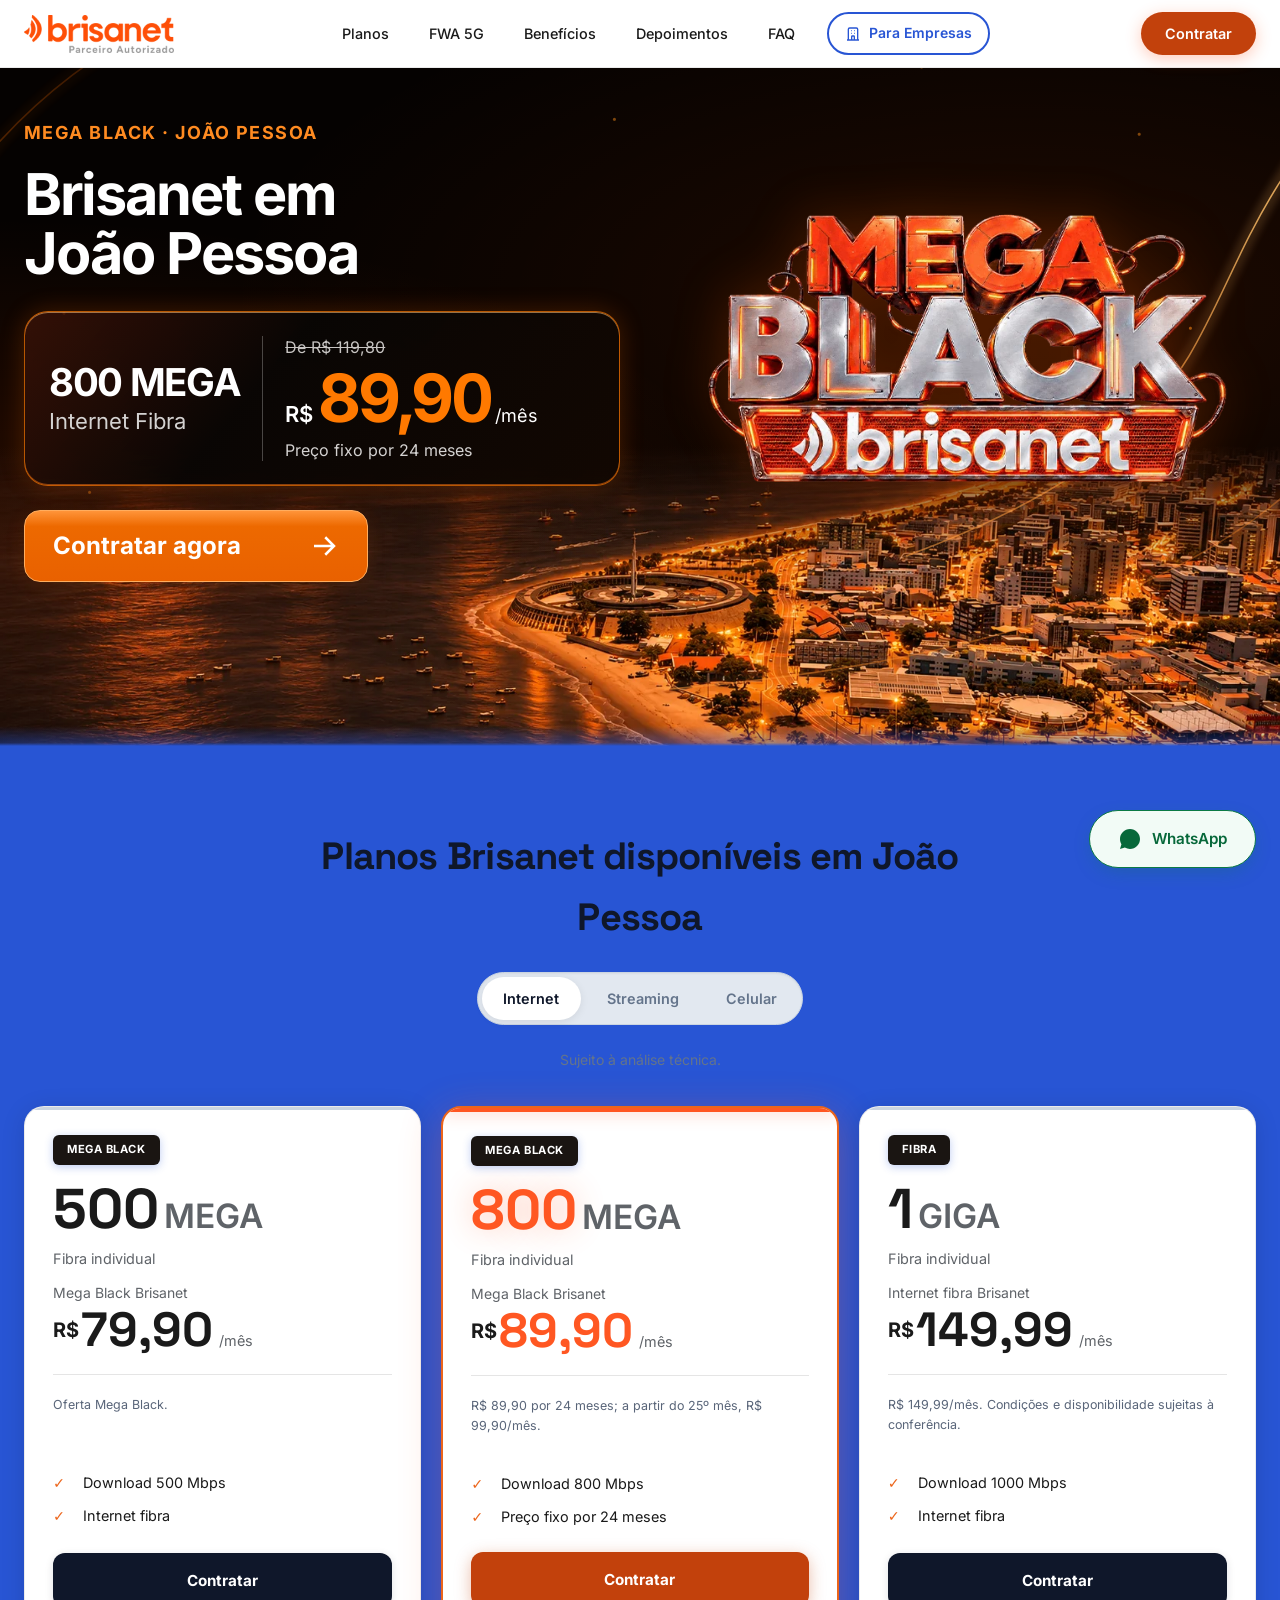
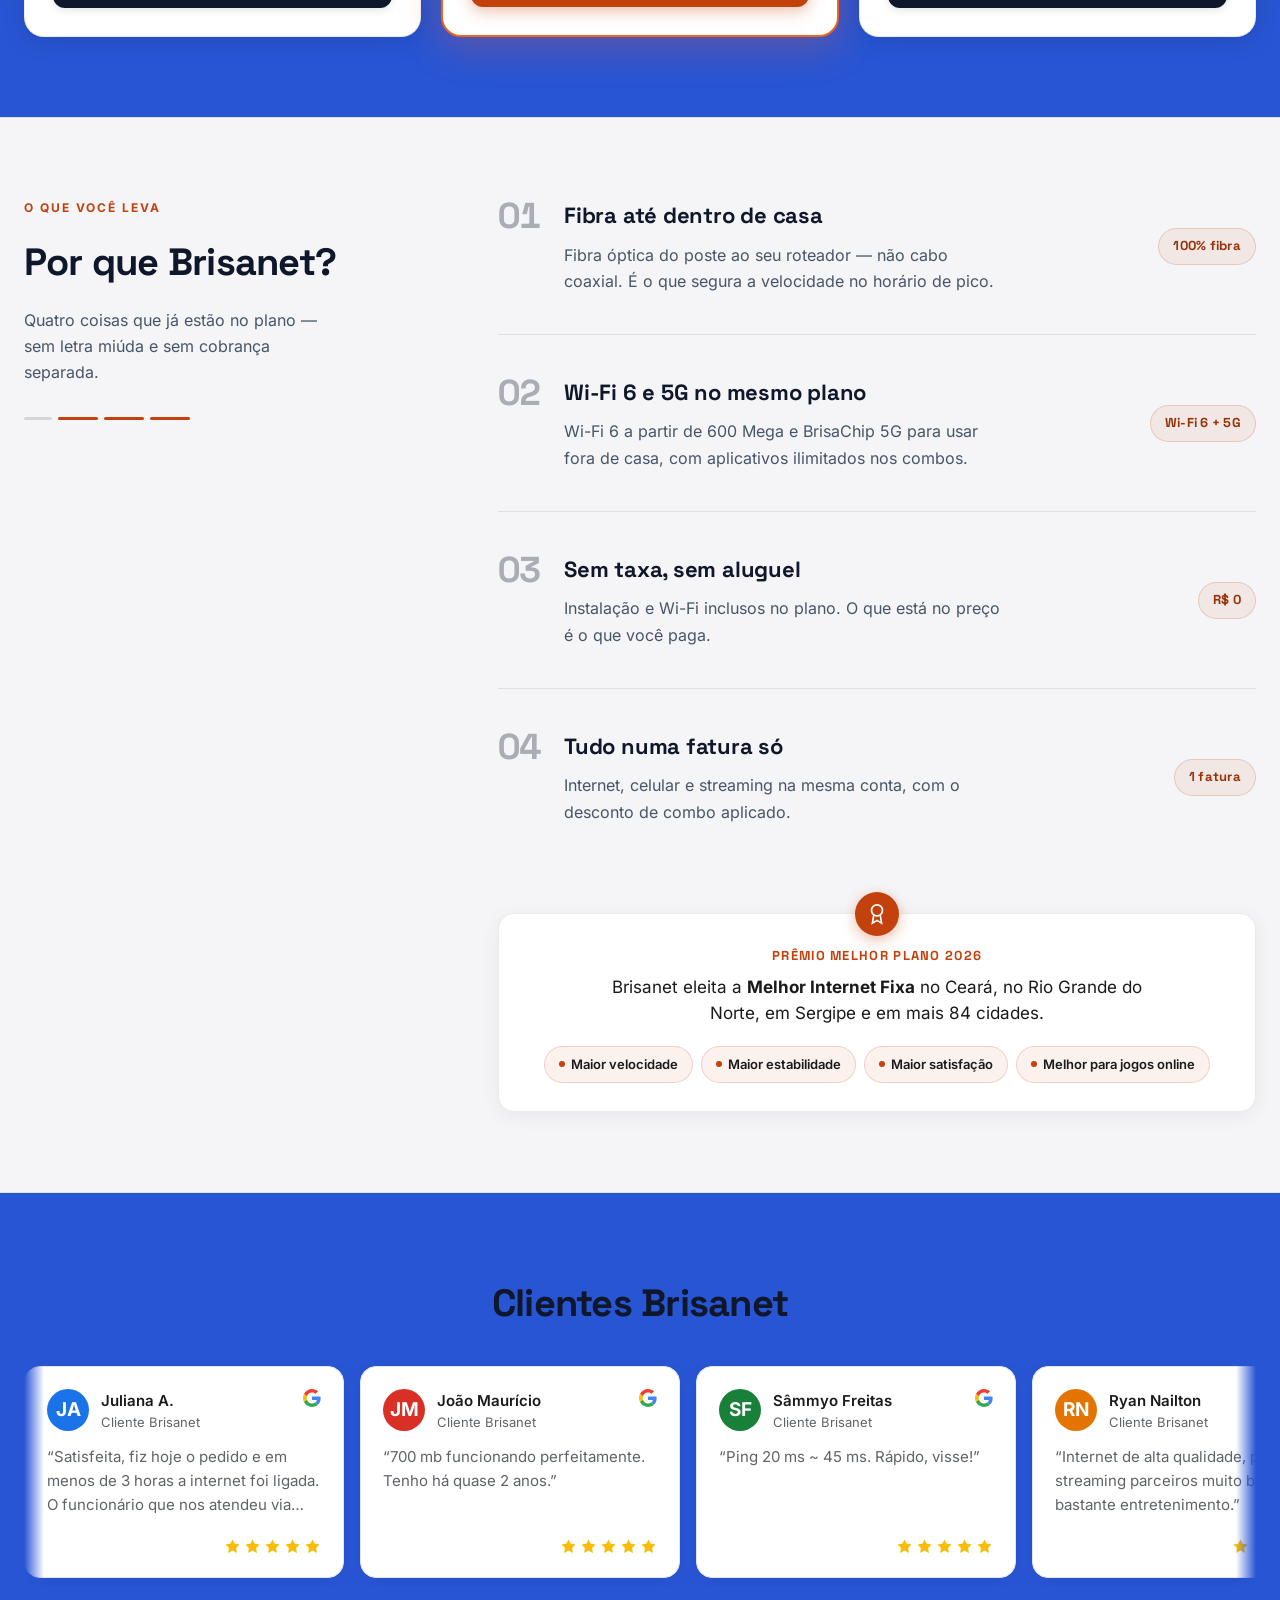
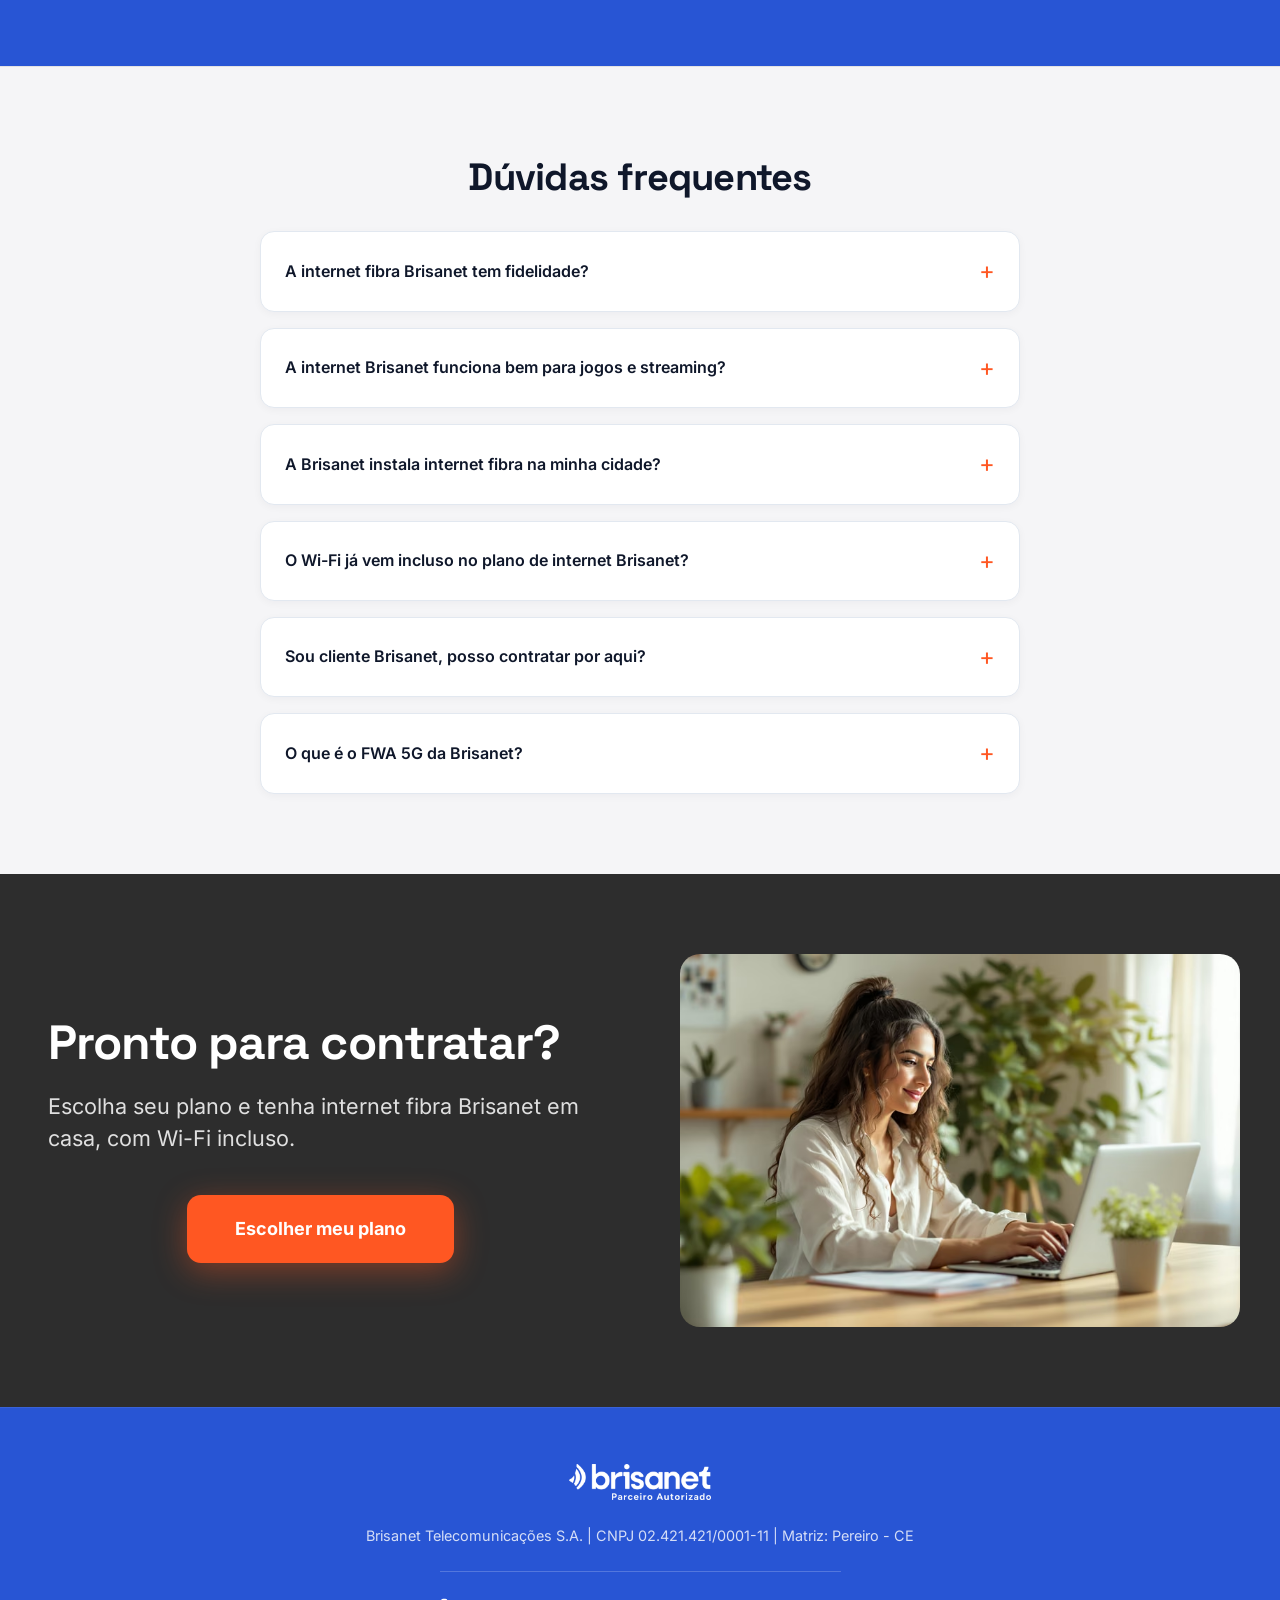
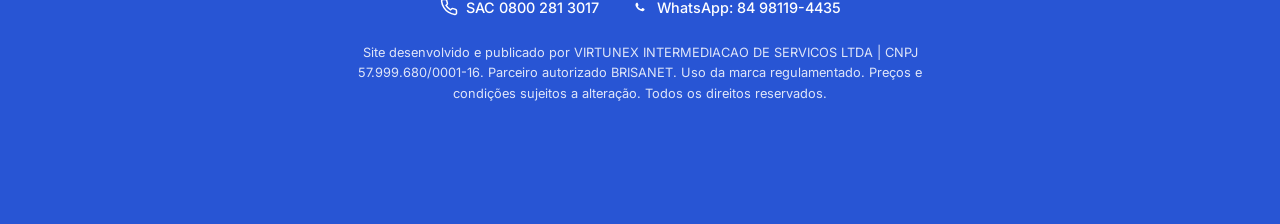
==== commit 57887959: "Align Joao Pessoa commercial data with current partner book" ====
--- a/internet/fibra/pb/joao-pessoa/index.html
+++ b/internet/fibra/pb/joao-pessoa/index.html
@@ -862,12 +862,12 @@
       <div class="city-hero__offer">
         <div class="city-hero__product"><strong>800 MEGA</strong><span>Internet Fibra</span></div>
         <div class="city-hero__pricing">
-          <span class="city-hero__was"><del>De R$ 99,90</del></span>
+          <span class="city-hero__was"><del>De R$ 119,80</del></span>
           <span class="city-hero__now"><span class="city-hero__currency">R$</span><b>89,90</b><span class="city-hero__monthly">/mês</span></span>
           <small class="city-hero__terms">Preço fixo por 24 meses</small>
         </div>
       </div>
-      <a class="btn btn--highlight city-hero__cta" href="/form-contratacao?plano=BLACK_800" data-lead-plano="800 MEGA por R$ 89,90/mês"><span>Contratar agora</span><svg width="30" height="30" viewBox="0 0 24 24" fill="none" stroke="currentColor" stroke-width="2" aria-hidden="true"><path d="M4 12h16M13 5l7 7-7 7"/></svg></a>
+      <a class="btn btn--highlight city-hero__cta" href="/form-contratacao?plano=BLACK_800&amp;origem=joao-pessoa" data-lead-plano="800 MEGA por R$ 89,90/mês"><span>Contratar agora</span><svg width="30" height="30" viewBox="0 0 24 24" fill="none" stroke="currentColor" stroke-width="2" aria-hidden="true"><path d="M4 12h16M13 5l7 7-7 7"/></svg></a>
     </div>
     <img class="city-hero__art" src="/img/campaigns/mega-black.webp" width="668" height="350" alt="Mega Black Brisanet" fetchpriority="high" decoding="async">
   </div>
@@ -897,9 +897,9 @@
 
         <!-- Internet Panel -->
         <div class="plan-panel active" id="panel-internet">
-          <div class="plan-grid" id="grid-internet"><article class="plan-card  reveal"><span class="plan-badge">Mega Black</span><div class="plan-speed"><span class="plan-speed-value">500</span><span class="plan-speed-unit">MEGA</span><p class="plan-speed-label">Fibra individual</p></div><div class="plan-price"><p class="plan-price-old">Mega Black Brisanet</p><div class="plan-price-current"><span class="plan-price-currency">R$</span><span class="plan-price-value">79,90</span><span class="plan-price-period">/mês</span></div></div><p class="campaign-condition">Oferta Mega Black.</p><ul class="plan-features"><li class="plan-feature"><span class="campaign-check">✓</span><span>Download 500 Mbps</span></li><li class="plan-feature"><span class="campaign-check">✓</span><span>Internet fibra</span></li></ul><div class="plan-cta-wrapper"><a href="/form-contratacao?plano=BLACK_500" class="plan-cta"><span>Contratar</span></a></div></article>
-<article class="plan-card featured reveal"><span class="plan-badge">Mega Black</span><div class="plan-speed"><span class="plan-speed-value">800</span><span class="plan-speed-unit">MEGA</span><p class="plan-speed-label">Fibra individual</p></div><div class="plan-price"><p class="plan-price-old">Mega Black Brisanet</p><div class="plan-price-current"><span class="plan-price-currency">R$</span><span class="plan-price-value">89,90</span><span class="plan-price-period">/mês</span></div></div><p class="campaign-condition">R$ 89,90 por 24 meses; a partir do 25º mês, R$ 99,90/mês.</p><ul class="plan-features"><li class="plan-feature"><span class="campaign-check">✓</span><span>Download 800 Mbps</span></li><li class="plan-feature"><span class="campaign-check">✓</span><span>Preço fixo por 24 meses</span></li></ul><div class="plan-cta-wrapper"><a href="/form-contratacao?plano=BLACK_800" class="plan-cta"><span>Contratar</span></a></div></article>
-<article class="plan-card  reveal"><span class="plan-badge">Fibra</span><div class="plan-speed"><span class="plan-speed-value">1</span><span class="plan-speed-unit">GIGA</span><p class="plan-speed-label">Fibra individual</p></div><div class="plan-price"><p class="plan-price-old">Internet fibra Brisanet</p><div class="plan-price-current"><span class="plan-price-currency">R$</span><span class="plan-price-value">149,99</span><span class="plan-price-period">/mês</span></div></div><p class="campaign-condition">R$ 149,99/mês. Condições e disponibilidade sujeitas à conferência.</p><ul class="plan-features"><li class="plan-feature"><span class="campaign-check">✓</span><span>Download 1000 Mbps</span></li><li class="plan-feature"><span class="campaign-check">✓</span><span>Internet fibra</span></li></ul><div class="plan-cta-wrapper"><a href="/form-contratacao?plano=FIBRA_1000" class="plan-cta"><span>Contratar</span></a></div></article>
+          <div class="plan-grid" id="grid-internet"><article class="plan-card  reveal"><span class="plan-badge">Mega Black</span><div class="plan-speed"><span class="plan-speed-value">500</span><span class="plan-speed-unit">MEGA</span><p class="plan-speed-label">Fibra individual</p></div><div class="plan-price"><p class="plan-price-old">Mega Black Brisanet</p><div class="plan-price-current"><span class="plan-price-currency">R$</span><span class="plan-price-value">79,90</span><span class="plan-price-period">/mês</span></div></div><p class="campaign-condition">Oferta Mega Black.</p><ul class="plan-features"><li class="plan-feature"><span class="campaign-check">✓</span><span>Download 500 Mbps</span></li><li class="plan-feature"><span class="campaign-check">✓</span><span>Internet fibra</span></li></ul><div class="plan-cta-wrapper"><a href="/form-contratacao?plano=BLACK_500&amp;origem=joao-pessoa" class="plan-cta"><span>Contratar</span></a></div></article>
+<article class="plan-card featured reveal"><span class="plan-badge">Mega Black</span><div class="plan-speed"><span class="plan-speed-value">800</span><span class="plan-speed-unit">MEGA</span><p class="plan-speed-label">Fibra individual</p></div><div class="plan-price"><p class="plan-price-old">Mega Black Brisanet</p><div class="plan-price-current"><span class="plan-price-currency">R$</span><span class="plan-price-value">89,90</span><span class="plan-price-period">/mês</span></div></div><p class="campaign-condition">R$ 89,90 por 24 meses; a partir do 25º mês, R$ 99,90/mês.</p><ul class="plan-features"><li class="plan-feature"><span class="campaign-check">✓</span><span>Download 800 Mbps</span></li><li class="plan-feature"><span class="campaign-check">✓</span><span>Preço fixo por 24 meses</span></li></ul><div class="plan-cta-wrapper"><a href="/form-contratacao?plano=BLACK_800&amp;origem=joao-pessoa" class="plan-cta"><span>Contratar</span></a></div></article>
+<article class="plan-card  reveal"><span class="plan-badge">Fibra</span><div class="plan-speed"><span class="plan-speed-value">1</span><span class="plan-speed-unit">GIGA</span><p class="plan-speed-label">Fibra individual</p></div><div class="plan-price"><p class="plan-price-old">Internet fibra Brisanet</p><div class="plan-price-current"><span class="plan-price-currency">R$</span><span class="plan-price-value">149,99</span><span class="plan-price-period">/mês</span></div></div><p class="campaign-condition">R$ 149,99/mês. Condições e disponibilidade sujeitas à conferência.</p><ul class="plan-features"><li class="plan-feature"><span class="campaign-check">✓</span><span>Download 1000 Mbps</span></li><li class="plan-feature"><span class="campaign-check">✓</span><span>Internet fibra</span></li></ul><div class="plan-cta-wrapper"><a href="/form-contratacao?plano=FIBRA_1000&amp;origem=joao-pessoa" class="plan-cta"><span>Contratar</span></a></div></article>
           </div>
 
           <!-- Navegação - Internet (apenas dots) -->
@@ -910,9 +910,9 @@
 
         <!-- Streaming Panel -->
         <div class="plan-panel" id="panel-streaming">
-          <div class="plan-grid" id="grid-streaming"><article class="plan-card  reveal"><span class="plan-badge">Mega Black</span><div class="plan-speed"><span class="plan-speed-value">700</span><span class="plan-speed-unit">MEGA</span><p class="plan-speed-label">SKY+ Padrão</p></div><div class="plan-price"><p class="plan-price-old">Mega Black Brisanet</p><div class="plan-price-current"><span class="plan-price-currency">R$</span><span class="plan-price-value">94,90</span><span class="plan-price-period">/mês</span></div></div><p class="campaign-condition">R$ 94,90 por 24 meses; a partir do 25º mês, R$ 109,80/mês.</p><ul class="plan-features"><li class="plan-feature"><span class="campaign-check">✓</span><span>Internet 700 Mega</span></li><li class="plan-feature"><span class="campaign-check">✓</span><span>SKY+ Plano Padrão</span></li></ul><div class="plan-cta-wrapper"><a href="/form-contratacao?plano=BLACK_700_SKY" class="plan-cta"><span>Contratar</span></a></div></article>
-<article class="plan-card  reveal"><span class="plan-badge">Mega Black</span><div class="plan-speed"><span class="plan-speed-value">500</span><span class="plan-speed-unit">MEGA</span><p class="plan-speed-label">Netflix</p></div><div class="plan-price"><p class="plan-price-old">Mega Black Brisanet</p><div class="plan-price-current"><span class="plan-price-currency">R$</span><span class="plan-price-value">100,80</span><span class="plan-price-period">/mês</span></div></div><p class="campaign-condition">R$ 100,80/mês. Netflix Padrão com Anúncios.</p><ul class="plan-features"><li class="plan-feature"><span class="campaign-check">✓</span><span>Internet 500 Mega</span></li><li class="plan-feature"><span class="campaign-check">✓</span><span>Netflix Padrão com Anúncios</span></li></ul><div class="plan-cta-wrapper"><a href="/form-contratacao?plano=BLACK_500_NETFLIX" class="plan-cta"><span>Contratar</span></a></div></article>
-<article class="plan-card  reveal"><span class="plan-badge">Mega Black</span><div class="plan-speed"><span class="plan-speed-value">600</span><span class="plan-speed-unit">MEGA</span><p class="plan-speed-label">40 GB + Netflix</p></div><div class="plan-price"><p class="plan-price-old">Mega Black Brisanet</p><div class="plan-price-current"><span class="plan-price-currency">R$</span><span class="plan-price-value">120,79</span><span class="plan-price-period">/mês</span></div></div><p class="campaign-condition">R$ 120,79/mês. BrisaControle 40 GB e Netflix Padrão com Anúncios.</p><ul class="plan-features"><li class="plan-feature"><span class="campaign-check">✓</span><span>Internet 600 Mega</span></li><li class="plan-feature"><span class="campaign-check">✓</span><span>BrisaControle 40 GB</span></li><li class="plan-feature"><span class="campaign-check">✓</span><span>Netflix Padrão com Anúncios</span></li></ul><div class="plan-cta-wrapper"><a href="/form-contratacao?plano=BLACK_600_40_NETFLIX" class="plan-cta"><span>Contratar</span></a></div></article>
+          <div class="plan-grid" id="grid-streaming"><article class="plan-card  reveal"><span class="plan-badge">Mega Black</span><div class="plan-speed"><span class="plan-speed-value">700</span><span class="plan-speed-unit">MEGA</span><p class="plan-speed-label">SKY+ Light</p></div><div class="plan-price"><p class="plan-price-old">Mega Black Brisanet</p><div class="plan-price-current"><span class="plan-price-currency">R$</span><span class="plan-price-value">94,90</span><span class="plan-price-period">/mês</span></div></div><p class="campaign-condition">R$ 94,90 por 24 meses; a partir do 25º mês, R$ 109,90/mês.</p><ul class="plan-features"><li class="plan-feature"><span class="campaign-check">✓</span><span>Internet 700 Mega</span></li><li class="plan-feature"><span class="campaign-check">✓</span><span>SKY+ Light</span></li></ul><div class="plan-cta-wrapper"><a href="/form-contratacao?plano=BLACK_700_SKY&amp;origem=joao-pessoa" class="plan-cta"><span>Contratar</span></a></div></article>
+<article class="plan-card  reveal"><span class="plan-badge">Mega Black</span><div class="plan-speed"><span class="plan-speed-value">500</span><span class="plan-speed-unit">MEGA</span><p class="plan-speed-label">Netflix</p></div><div class="plan-price"><p class="plan-price-old">Mega Black Brisanet</p><div class="plan-price-current"><span class="plan-price-currency">R$</span><span class="plan-price-value">100,80</span><span class="plan-price-period">/mês</span></div></div><p class="campaign-condition">R$ 100,80/mês. Netflix Padrão com Anúncios.</p><ul class="plan-features"><li class="plan-feature"><span class="campaign-check">✓</span><span>Internet 500 Mega</span></li><li class="plan-feature"><span class="campaign-check">✓</span><span>Netflix Padrão com Anúncios</span></li></ul><div class="plan-cta-wrapper"><a href="/form-contratacao?plano=BLACK_500_NETFLIX&amp;origem=joao-pessoa" class="plan-cta"><span>Contratar</span></a></div></article>
+<article class="plan-card  reveal"><span class="plan-badge">Mega Black</span><div class="plan-speed"><span class="plan-speed-value">600</span><span class="plan-speed-unit">MEGA</span><p class="plan-speed-label">40 GB + Netflix</p></div><div class="plan-price"><p class="plan-price-old">Mega Black Brisanet</p><div class="plan-price-current"><span class="plan-price-currency">R$</span><span class="plan-price-value">120,79</span><span class="plan-price-period">/mês</span></div></div><p class="campaign-condition">R$ 120,79/mês. BrisaControle 40 GB e Netflix Padrão com Anúncios.</p><ul class="plan-features"><li class="plan-feature"><span class="campaign-check">✓</span><span>Internet 600 Mega</span></li><li class="plan-feature"><span class="campaign-check">✓</span><span>BrisaControle 40 GB</span></li><li class="plan-feature"><span class="campaign-check">✓</span><span>Netflix Padrão com Anúncios</span></li></ul><div class="plan-cta-wrapper"><a href="/form-contratacao?plano=BLACK_600_40_NETFLIX&amp;origem=joao-pessoa" class="plan-cta"><span>Contratar</span></a></div></article>
           </div>
 
           <!-- Navegação - Streaming (apenas dots) -->
@@ -923,8 +923,8 @@
 
         <!-- Celular Panel -->
         <div class="plan-panel" id="panel-celular">
-          <div class="plan-grid" id="grid-celular"><article class="plan-card  reveal"><span class="plan-badge">Mega Black</span><div class="plan-speed"><span class="plan-speed-value">600</span><span class="plan-speed-unit">MEGA</span><p class="plan-speed-label">BrisaControle 40 GB</p></div><div class="plan-price"><p class="plan-price-old">Mega Black Brisanet</p><div class="plan-price-current"><span class="plan-price-currency">R$</span><span class="plan-price-value">99,90</span><span class="plan-price-period">/mês</span></div></div><p class="campaign-condition">R$ 99,90/mês. BrisaControle 40 GB.</p><ul class="plan-features"><li class="plan-feature"><span class="campaign-check">✓</span><span>Internet 600 Mega</span></li><li class="plan-feature"><span class="campaign-check">✓</span><span>BrisaControle 40 GB</span></li></ul><div class="plan-cta-wrapper"><a href="/form-contratacao?plano=BLACK_600_40" class="plan-cta"><span>Contratar</span></a></div></article>
-<article class="plan-card  reveal"><span class="plan-badge">Mega Black</span><div class="plan-speed"><span class="plan-speed-value">700</span><span class="plan-speed-unit">MEGA</span><p class="plan-speed-label">BrisaControle 70 GB</p></div><div class="plan-price"><p class="plan-price-old">Mega Black Brisanet</p><div class="plan-price-current"><span class="plan-price-currency">R$</span><span class="plan-price-value">119,89</span><span class="plan-price-period">/mês</span></div></div><p class="campaign-condition">R$ 119,89/mês. BrisaControle 70 GB.</p><ul class="plan-features"><li class="plan-feature"><span class="campaign-check">✓</span><span>Internet 700 Mega</span></li><li class="plan-feature"><span class="campaign-check">✓</span><span>BrisaControle 70 GB</span></li></ul><div class="plan-cta-wrapper"><a href="/form-contratacao?plano=BLACK_700_70" class="plan-cta"><span>Contratar</span></a></div></article>
+          <div class="plan-grid" id="grid-celular"><article class="plan-card  reveal"><span class="plan-badge">Mega Black</span><div class="plan-speed"><span class="plan-speed-value">600</span><span class="plan-speed-unit">MEGA</span><p class="plan-speed-label">BrisaControle 40 GB</p></div><div class="plan-price"><p class="plan-price-old">Mega Black Brisanet</p><div class="plan-price-current"><span class="plan-price-currency">R$</span><span class="plan-price-value">99,90</span><span class="plan-price-period">/mês</span></div></div><p class="campaign-condition">R$ 99,90/mês por 12 meses. BrisaControle 40 GB.</p><ul class="plan-features"><li class="plan-feature"><span class="campaign-check">✓</span><span>Internet 600 Mega</span></li><li class="plan-feature"><span class="campaign-check">✓</span><span>BrisaControle 40 GB</span></li></ul><div class="plan-cta-wrapper"><a href="/form-contratacao?plano=BLACK_600_40&amp;origem=joao-pessoa" class="plan-cta"><span>Contratar</span></a></div></article>
+<article class="plan-card  reveal"><span class="plan-badge">Mega Black</span><div class="plan-speed"><span class="plan-speed-value">700</span><span class="plan-speed-unit">MEGA</span><p class="plan-speed-label">BrisaControle 70 GB</p></div><div class="plan-price"><p class="plan-price-old">Mega Black Brisanet</p><div class="plan-price-current"><span class="plan-price-currency">R$</span><span class="plan-price-value">119,90</span><span class="plan-price-period">/mês</span></div></div><p class="campaign-condition">R$ 119,90/mês por 12 meses. BrisaControle 70 GB.</p><ul class="plan-features"><li class="plan-feature"><span class="campaign-check">✓</span><span>Internet 700 Mega</span></li><li class="plan-feature"><span class="campaign-check">✓</span><span>BrisaControle 70 GB</span></li></ul><div class="plan-cta-wrapper"><a href="/form-contratacao?plano=BLACK_700_70&amp;origem=joao-pessoa" class="plan-cta"><span>Contratar</span></a></div></article>
           </div>
 
           <!-- Navegação - Celular (5 cards: 4 planos + card institucional) -->
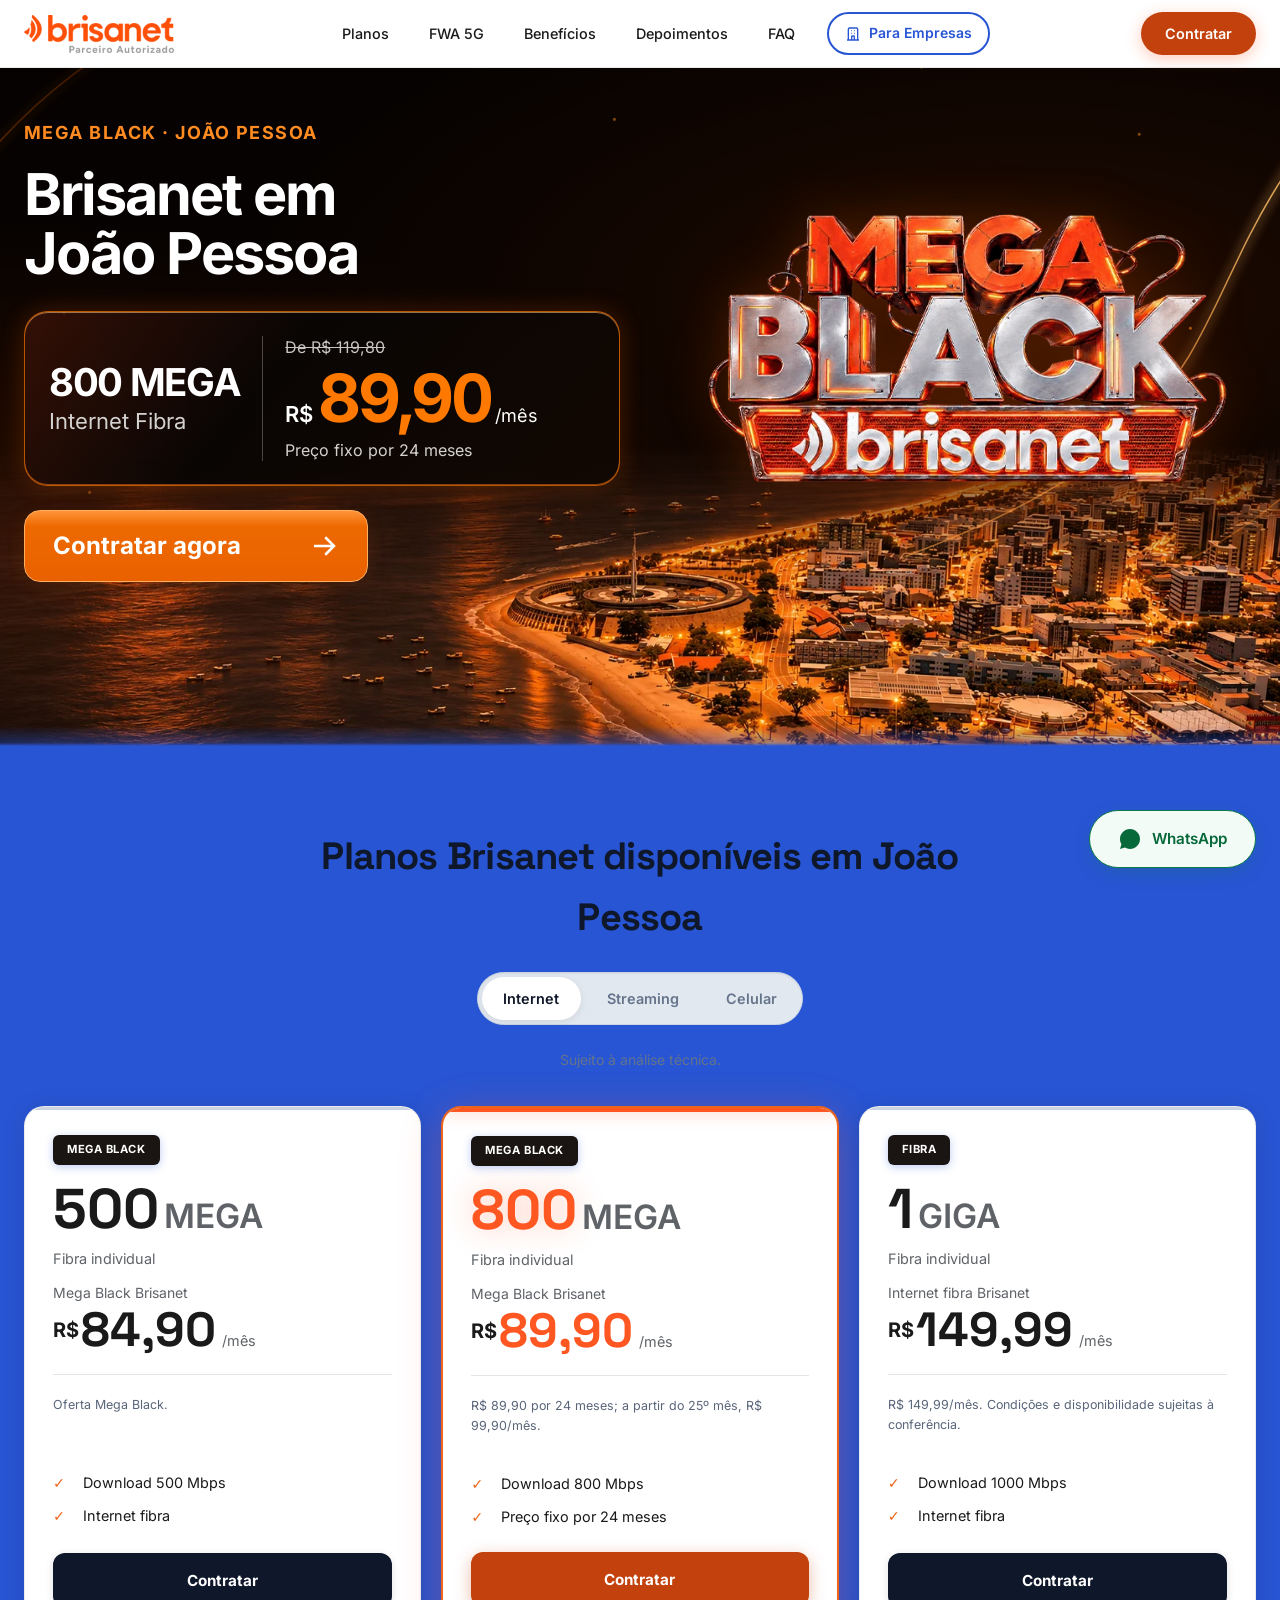
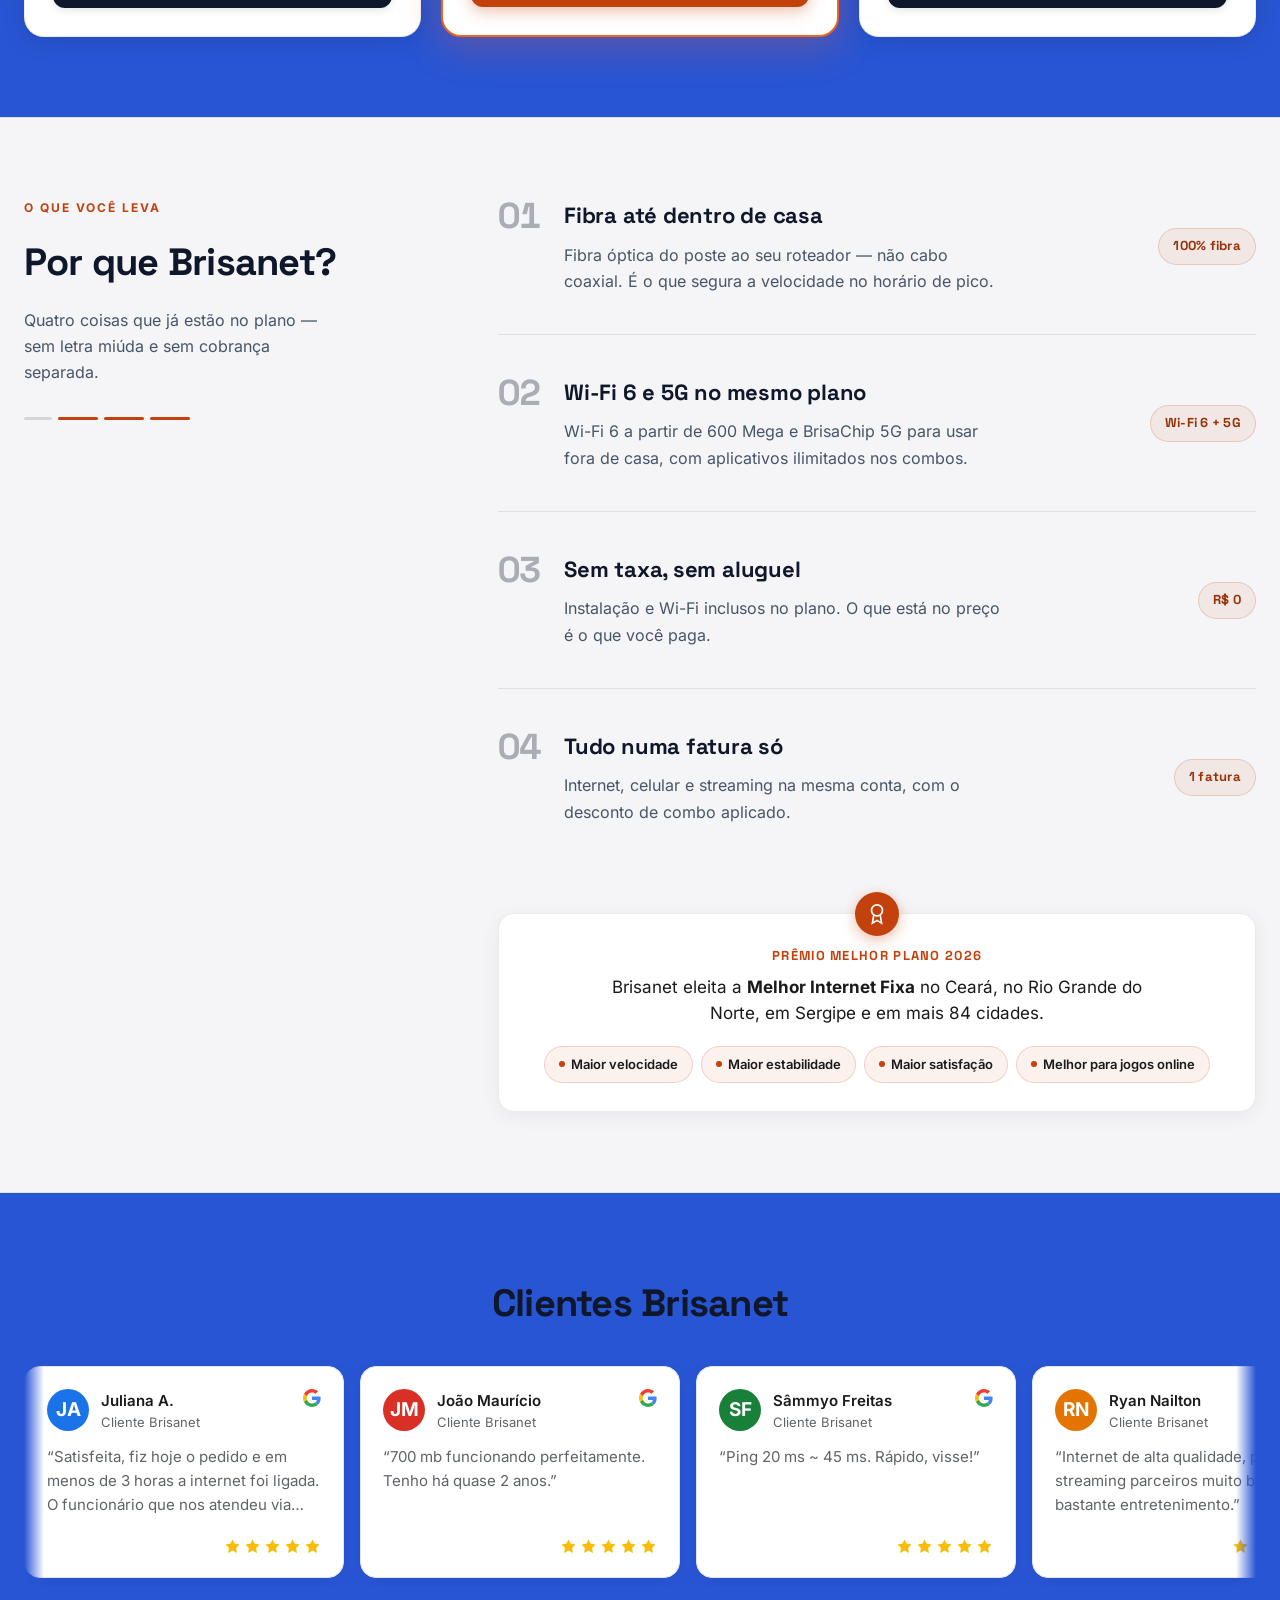
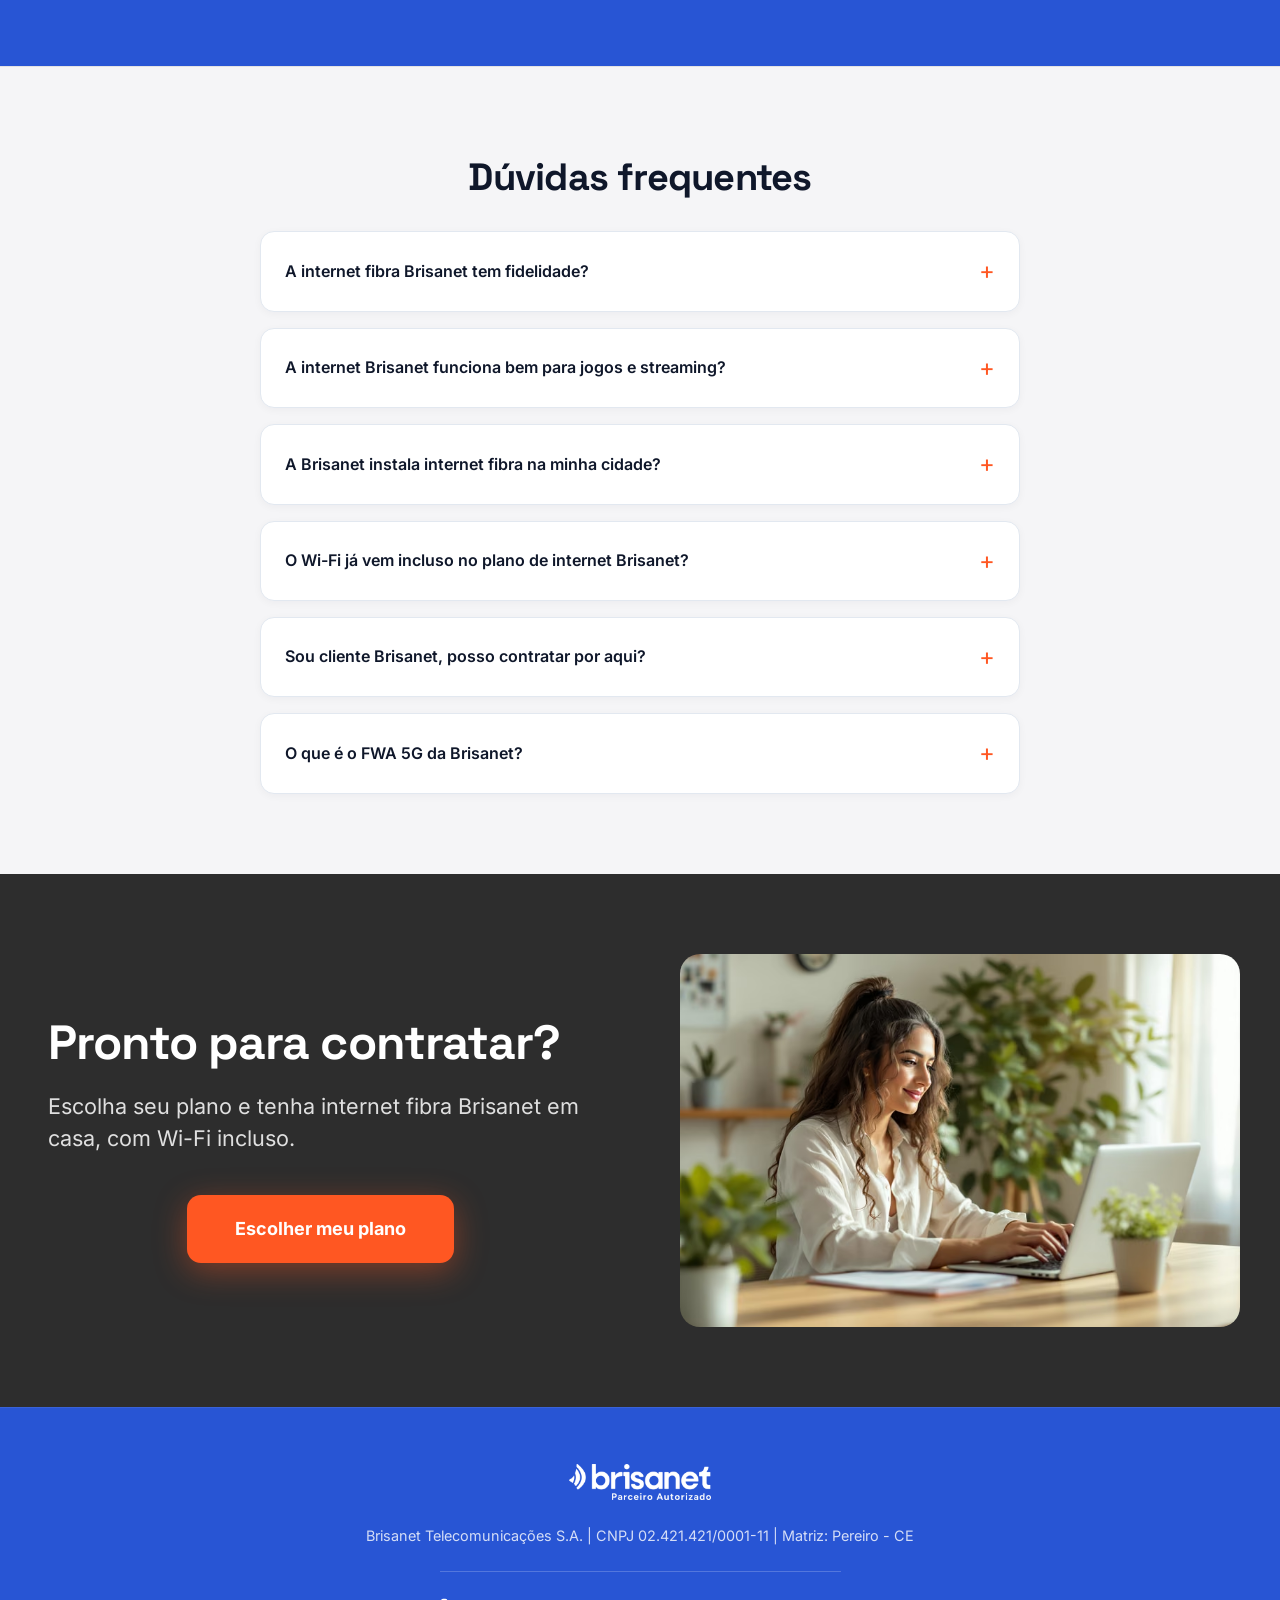
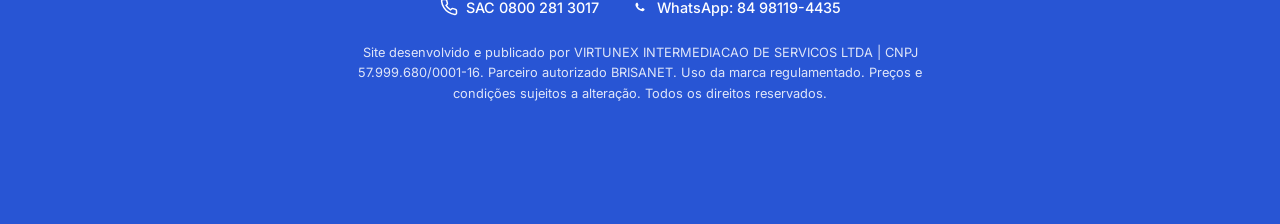
==== commit 22ed8bd9: "Atualiza plano individual de 500 Mega para R$ 84,90" ====
--- a/internet/fibra/pb/joao-pessoa/index.html
+++ b/internet/fibra/pb/joao-pessoa/index.html
@@ -1,1540 +1,1540 @@
-<!DOCTYPE html>
-<html lang="pt-BR">
-<head>
-  <meta charset="utf-8">
-  <meta name="viewport" content="width=device-width, initial-scale=1">
-  <meta name="description" content="Conheça os planos Brisanet em João Pessoa. Compare internet fibra e combos, consulte a disponibilidade no seu endereço e escolha como contratar.">
-  <meta name="theme-color" content="#2855d4">
-  <title>Brisanet João Pessoa: planos de internet fibra</title>
-  <link rel="icon" type="image/x-icon" href="/img/favicon.ico">
-
-  <link rel="preload" href="/fonts/inter-latin.woff2" as="font" type="font/woff2" crossorigin>
-  <link rel="preload" href="/fonts/space-grotesk-latin.woff2" as="font" type="font/woff2" crossorigin>
-
-  <!-- Google Tag Manager (GTM-WS3T5W6V) -->
-  <script>
-    /* dataLayer e gtm.start ficam imediatos (sem rede) para nao perder eventos
-       empurrados antes do container carregar. So a injecao do gtm.js e' adiada:
-       acontece no load ou na primeira interacao, o que vier primeiro. */
-    window.dataLayer = window.dataLayer || [];
-    window.dataLayer.push({'gtm.start': new Date().getTime(), event: 'gtm.js'});
-    (function (w, d, s, i) {
-      var done = false;
-      function loadGTM() {
-        if (done) return;
-        done = true;
-        var f = d.getElementsByTagName(s)[0], j = d.createElement(s);
-        j.async = true;
-        j.src = 'https://www.googletagmanager.com/gtm.js?id=' + i;
-        f.parentNode.insertBefore(j, f);
-      }
-      ['pointerdown', 'keydown', 'touchstart', 'scroll'].forEach(function (e) {
-        w.addEventListener(e, loadGTM, {once: true, passive: true});
-      });
-      if (d.readyState === 'complete') setTimeout(loadGTM, 0);
-      else w.addEventListener('load', function () { setTimeout(loadGTM, 0); });
-    })(window, document, 'script', 'GTM-WS3T5W6V');
-  </script>
-  <!-- End Google Tag Manager (GTM-WS3T5W6V) -->
-  <style>
-    /* ===== FONTES SELF-HOSTED =====
-       Variaveis (eixo wght num unico arquivo por subset). Os intervalos
-       declarados reproduzem o casamento de pesos que o Google Fonts fazia:
-       pesos fora do intervalo sao arredondados para a borda mais proxima. */
-    @font-face {
-      font-family: 'Inter';
-      font-style: normal;
-      font-weight: 400 700;
-      font-display: swap;
-      src: url('/fonts/inter-latin.woff2') format('woff2');
-      unicode-range: U+0000-00FF, U+0131, U+0152-0153, U+02BB-02BC, U+02C6, U+02DA, U+02DC, U+0304, U+0308, U+0329, U+2000-206F, U+20AC, U+2122, U+2191, U+2193, U+2212, U+2215, U+FEFF, U+FFFD;
-    }
-
-    @font-face {
-      font-family: 'Inter';
-      font-style: normal;
-      font-weight: 400 700;
-      font-display: swap;
-      src: url('/fonts/inter-latin-ext.woff2') format('woff2');
-      unicode-range: U+0100-02BA, U+02BD-02C5, U+02C7-02CC, U+02CE-02D7, U+02DD-02FF, U+0304, U+0308, U+0329, U+1D00-1DBF, U+1E00-1E9F, U+1EF2-1EFF, U+2020, U+20A0-20AB, U+20AD-20C0, U+2113, U+2C60-2C7F, U+A720-A7FF;
-    }
-
-    @font-face {
-      font-family: 'Space Grotesk';
-      font-style: normal;
-      font-weight: 500 700;
-      font-display: swap;
-      src: url('/fonts/space-grotesk-latin.woff2') format('woff2');
-      unicode-range: U+0000-00FF, U+0131, U+0152-0153, U+02BB-02BC, U+02C6, U+02DA, U+02DC, U+0304, U+0308, U+0329, U+2000-206F, U+20AC, U+2122, U+2191, U+2193, U+2212, U+2215, U+FEFF, U+FFFD;
-    }
-
-    @font-face {
-      font-family: 'Space Grotesk';
-      font-style: normal;
-      font-weight: 500 700;
-      font-display: swap;
-      src: url('/fonts/space-grotesk-latin-ext.woff2') format('woff2');
-      unicode-range: U+0100-02BA, U+02BD-02C5, U+02C7-02CC, U+02CE-02D7, U+02DD-02FF, U+0304, U+0308, U+0329, U+1D00-1DBF, U+1E00-1E9F, U+1EF2-1EFF, U+2020, U+20A0-20AB, U+20AD-20C0, U+2113, U+2C60-2C7F, U+A720-A7FF;
-    }
-
-    :root {
-      /* Tema Híbrido Residencial - Cores Vibrantes Brisanet */
-
-      /* Cores da Marca */
-      --brand-blue: #2855d4;
-      --brand-orange: #FF5722;
-      --brand-blue-dark: #1a237e;
-
-      /* Backgrounds por Seção - Versão Alternativa */
-      --bg-hero: #2855d4;           /* Hero - Azul Vibrante */
-      --bg-plans: #2855d4;          /* Seção Planos - Azul Vibrante */
-      --bg-benefits: #f5f5f7;       /* Benefícios - Cinza Claro */
-      --bg-testimonials: #2855d4;   /* Depoimentos - Azul Vibrante */
-      --bg-faq: #f5f5f7;            /* FAQ - Cinza Claro */
-      --bg-cta: #2d2d2d;            /* CTA Final - Cinza Escuro */
-      --bg-footer: #2855d4;         /* Footer - Azul Vibrante */
-
-      /* Backgrounds legados */
-      --bg-light: #f5f5f7;
-      --bg-dark: #0a0a0f;
-      --bg-dark-2: #12121a;
-
-      /* Backgrounds legados (mantidos para compatibilidade) */
-      --bg: #0a0a0f;
-      --bg2: #12121a;
-      --bg3: #1a1a24;
-
-      /* Cards - Versão Cards Brancos */
-      --card-on-blue: #ffffff;      /* Card branco sobre fundo azul */
-      --card-on-light: #ffffff;     /* Card branco sobre fundo cinza */
-      --card-on-dark: #12121a;      /* Card sobre fundo escuro */
-      --card-light: #ffffff;        /* Card branco */
-
-      /* Surfaces */
-      --surface: rgba(255, 255, 255, 0.03);
-      --surface-hover: rgba(255, 255, 255, 0.06);
-      --surface-light: rgba(0, 0, 0, 0.03);
-
-      /* Textos - Melhor contraste WCAG */
-      --text: #ffffff;
-      --text2: #e8e8e8;
-      --text-muted: #b0b0b0;
-      --text-subtle: #8a8a8a;
-
-      /* Textos sobre fundos claros */
-      --text-on-light: #1a237e;     /* Azul escuro para títulos */
-      --text-on-light-muted: #5f6368; /* Cinza médio para subtítulos */
-      --text-on-light-body: #3c4043; /* Cinza escuro para corpo */
-
-      /* Textos sobre cards brancos */
-      --text-on-white: #1a1a1a;     /* Preto para textos principais */
-      --text-on-white-muted: #5f6368; /* Cinza para textos secundários */
-      --text-on-white-subtle: #9aa0a6; /* Cinza claro para textos sutis */
-
-      /* Brand Colors */
-      --accent: #FF5722;             /* Laranja vibrante (atualizado) */
-      --accent2: #FF8C42;
-      --accent-gradient: linear-gradient(135deg, #FF5722 0%, #FF8C42 50%, #ffb347 100%);
-      --accent-glow: rgba(255, 87, 34, 0.4);
-
-      --blue: #2855d4;               /* Azul vibrante (atualizado) */
-      --blue-light: #4a90e2;
-      --blue-dark: #1a237e;
-      --blue-gradient: linear-gradient(135deg, #2855d4 0%, #4a90e2 100%);
-
-      --green: #10b981;
-
-      /* Versoes escurecidas para quando a cor CARREGA TEXTO.
-         Medido: #FF5722 da' 3,16:1 com branco (reprova em AA);
-         #C2410C da' 5,18:1. #10b981 da' 2,54:1 com branco; #047857 da' 5,48:1. */
-      --accent-ink: #C2410C;
-      --green-ink: #047857;
-      --text-on-white-muted-aa: #5F6368;   /* 6,05:1 sobre branco */
-      --green-glow: rgba(16, 185, 129, 0.3);
-
-      /* Borders */
-      --border: rgba(255, 255, 255, 0.08);
-      --border-hover: rgba(255, 255, 255, 0.15);
-      --border-accent: rgba(255, 87, 34, 0.3);
-      --border-light: rgba(0, 0, 0, 0.08);      /* Borda sobre fundos claros */
-      --border-light-hover: rgba(0, 0, 0, 0.15);
-
-      /* Shadows */
-      --shadow-sm: 0 2px 8px rgba(0, 0, 0, 0.1);
-      --shadow-md: 0 4px 20px rgba(0, 0, 0, 0.15);
-      --shadow-lg: 0 8px 40px rgba(0, 0, 0, 0.2);
-      --shadow-xl: 0 20px 60px rgba(0, 0, 0, 0.25);
-      --shadow-glow: 0 0 40px rgba(255, 87, 34, 0.2);
-      --shadow-accent: 0 8px 30px rgba(255, 87, 34, 0.3);
-      --shadow-card-light: 0 2px 12px rgba(0, 0, 0, 0.08); /* Sombra para cards sobre claro */
-
-      /* Motion */
-      --ease-out: cubic-bezier(0.16, 1, 0.3, 1);
-      --ease-spring: cubic-bezier(0.34, 1.56, 0.64, 1);
-    }
-
-    *, *::before, *::after { box-sizing: border-box; margin: 0; padding: 0; }
-    html { scroll-behavior: smooth; }
-    
-    body {
-      font-family: 'Inter', -apple-system, BlinkMacSystemFont, system-ui, sans-serif;
-      color: var(--text2);
-      background: var(--bg);
-      min-height: 100vh;
-      overflow-x: hidden;
-      -webkit-font-smoothing: antialiased;
-      line-height: 1.6;
-    }
-
-    /* Scrollbar */
-    ::-webkit-scrollbar { width: 8px; }
-    ::-webkit-scrollbar-track { background: var(--bg2); }
-    ::-webkit-scrollbar-thumb { background: var(--accent); border-radius: 4px; }
-
-    img, svg { display: block; max-width: 100%; }
-
-    /* Rede de seguranca: com display:block e max-width:100%, um <svg viewBox>
-       sem width/height ocupa a largura do container. Se por qualquer motivo a
-       regra de tamanho do componente nao chegar, o icone fica pequeno em vez
-       de tomar a tela. Qualquer regra especifica sobrescreve isto. */
-    /* :where() zera a especificidade — senao esta guarda venceria
-       .plan-feature svg (0,1,1) e todo icone viraria 20px. */
-    svg:where(:not([width]):not([height])) { width: 1.25rem; height: 1.25rem; }
-    a { color: inherit; text-decoration: none; }
-    button { font: inherit; cursor: pointer; border: none; background: none; }
-    ul { list-style: none; }
-    
-    ::selection { background: var(--accent); color: white; }
-
-    /* Focus states para acessibilidade de teclado */
-    :focus-visible {
-      outline: 2px solid var(--accent);
-      outline-offset: 2px;
-    }
-
-    button:focus-visible,
-    a:focus-visible {
-      outline: 2px solid var(--accent);
-      outline-offset: 2px;
-    }
-
-    .plan-cta:focus-visible,
-    .cta-btn-p:focus-visible,
-    .nav-cta:focus-visible {
-      outline-color: #ffffff;
-      box-shadow: 0 0 0 4px rgba(255, 87, 34, 0.3);
-    }
-
-    .container { width: 100%; max-width: 1280px; margin: 0 auto; padding: 0 1.5rem; }
-    .section { padding: 5rem 0; position: relative; }
-
-    @media (max-width: 768px) {
-      .section { padding: 3.5rem 0; }
-      .container { padding: 0 1rem; }
-    }
-
-    /* ========================================
-       NAVIGATION
-    ======================================== */
-    
-    .nav {
-      position: fixed;
-      top: 0;
-      left: 0;
-      right: 0;
-      z-index: 200;
-      padding: 0.75rem 0;
-      /* branco solido desde o topo: o logo laranja nao tem contraste sobre o azul do hero */
-      background: #ffffff;
-      border-bottom: 1px solid rgba(0, 0, 0, 0.08);
-      transition: padding 0.4s var(--ease-out), box-shadow 0.4s var(--ease-out);
-    }
-
-    .nav.scrolled {
-      box-shadow: 0 2px 20px rgba(0, 0, 0, 0.1);
-      padding: 0.5rem 0;
-    }
-    
-    .nav-inner {
-      display: flex;
-      align-items: center;
-      justify-content: space-between;
-      gap: 2rem;
-    }
-
-    .logo { display: flex; align-items: center; gap: 0.5rem; }
-    .logo-img { height: 38px; width: auto; }
-
-    .nav-links { display: flex; align-items: center; gap: 0.5rem; }
-    
-    .nav-link {
-      padding: 0.5rem 1rem;
-      font-size: 0.9rem;
-      font-weight: 500;
-      color: #1a1a1a;
-      border-radius: 8px;
-      transition: all 0.2s ease;
-    }
-    
-    .nav-link:hover { color: var(--brand-blue); background: rgba(40, 85, 212, 0.08); }
-    
-    .nav-switch {
-      display: flex;
-      align-items: center;
-      gap: 0.5rem;
-      padding: 0.5rem 1rem;
-      font-size: 0.875rem;
-      font-weight: 600;
-      color: var(--brand-blue);
-      background: transparent;
-      border: 2px solid var(--brand-blue);
-      border-radius: 50px;
-      text-decoration: none;
-      transition: all 0.3s ease;
-      margin-left: 0.5rem;
-    }
-    .nav-switch:hover {
-      /* era var(--primary) — variavel inexistente: o fundo ficava transparente
-         e o texto branco desaparecia sobre a navbar branca. */
-      background: var(--brand-blue);
-      color: #ffffff;
-      transform: translateY(-2px);
-    }
-    .nav-switch svg {
-      width: 16px;
-      height: 16px;
-    }
-
-    .nav-cta {
-      padding: 0.625rem 1.5rem;
-      /* laranja escuro: o --accent (#ff5722) dava 3,16:1 com branco */
-      background: #C2410C;
-      border-radius: 50px;
-      font-size: 0.9rem;
-      font-weight: 600;
-      color: white;
-      box-shadow: 0 4px 16px rgba(255, 87, 34, 0.3);
-      transition: all 0.3s var(--ease-out);
-    }
-    
-    .nav-cta:hover { transform: translateY(-2px); box-shadow: var(--shadow-glow); }
-
-    .mobile-btn {
-      display: none;
-      flex-direction: column;
-      gap: 5px;
-      padding: 0.5rem;
-    }
-    
-    .mobile-btn span {
-      display: block;
-      width: 22px;
-      height: 2px;
-      background: #1a1a1a;
-      border-radius: 2px;
-      transition: all 0.3s var(--ease-out);
-    }
-    
-    .mobile-btn.active span:nth-child(1) { transform: rotate(45deg) translate(5px, 5px); }
-    .mobile-btn.active span:nth-child(2) { opacity: 0; }
-    .mobile-btn.active span:nth-child(3) { transform: rotate(-45deg) translate(5px, -5px); }
-
-    .mobile-menu {
-      position: fixed;
-      inset: 0;
-      background: var(--bg);
-      z-index: 300;
-      display: flex;
-      flex-direction: column;
-      align-items: flex-start;
-      justify-content: flex-start;
-      padding: 80px 24px 32px;
-      gap: 0;
-      opacity: 0;
-      visibility: hidden;
-      transition: all 0.4s var(--ease-out);
-    }
-
-    .mobile-menu-close {
-      position: absolute;
-      top: 20px;
-      right: 20px;
-      width: 44px;
-      height: 44px;
-      background: transparent;
-      border: none;
-      cursor: pointer;
-      display: flex;
-      align-items: center;
-      justify-content: center;
-      color: var(--text);
-      font-size: 1.5rem;
-      border-radius: 50%;
-      transition: all 0.3s ease;
-    }
-
-    .mobile-menu-close:hover {
-      background: rgba(255, 255, 255, 0.1);
-    }
-
-    .mobile-menu-close svg {
-      width: 24px;
-      height: 24px;
-    }
-
-    .mobile-menu.active { opacity: 1; visibility: visible; }
-
-    .mobile-menu a {
-      font-size: 1.25rem;
-      font-weight: 600;
-      color: var(--text);
-      padding: 1rem 0;
-      width: 100%;
-      border-bottom: 1px solid rgba(255, 255, 255, 0.1);
-      opacity: 0;
-      transform: translateX(-20px);
-      transition: all 0.3s var(--ease-out);
-    }
-
-    .mobile-menu a:last-of-type {
-      border-bottom: none;
-    }
-
-    .mobile-menu a:hover {
-      color: var(--accent);
-    }
-
-    .mobile-menu.active a { opacity: 1; transform: translateX(0); }
-    .mobile-menu.active a:nth-child(2) { transition-delay: 100ms; }
-    .mobile-menu.active a:nth-child(2) { transition-delay: 150ms; }
-    .mobile-menu.active a:nth-child(3) { transition-delay: 200ms; }
-    .mobile-menu.active a:nth-child(4) { transition-delay: 250ms; }
-    .mobile-menu.active a:nth-child(5) { transition-delay: 300ms; }
-
-    @media (max-width: 768px) {
-      .nav-links, .nav-cta { display: none; }
-      .mobile-btn { display: flex; }
-    }
-
-    /* ========================================
-       HERO BANNER - Background Image Style
-    ======================================== */
-
-    .hero-banner {
-      position: relative;
-      width: 100%;
-      min-height: 600px;
-      background:
-        /* url('/img/hero-brisanet-web-v4.png'), */
-        radial-gradient(ellipse at top left, #3b6be8 0%, #2855d4 50%, #1e45b8 100%);
-      background-size: cover, cover;
-      background-position: right center, center;
-      background-repeat: no-repeat;
-      display: flex;
-      align-items: center;
-      padding-top: 90px;
-      overflow: hidden;
-    }
-
-    /* Duas camadas: um veu azul escuro na coluna do texto (garante o
-       contraste, medido) e um escurecimento geral que assenta a foto. */
-    .hero-banner__overlay {
-      position: absolute;
-      inset: 0;
-      background:
-        linear-gradient(90deg,
-          rgba(10, 28, 84, 0.93) 0%,
-          rgba(10, 28, 84, 0.88) 32%,
-          rgba(12, 34, 96, 0.62) 55%,
-          rgba(16, 42, 110, 0.34) 78%,
-          rgba(16, 42, 110, 0.28) 100%),
-        linear-gradient(180deg,
-          rgba(6, 18, 56, 0.35) 0%,
-          rgba(6, 18, 56, 0.10) 40%,
-          rgba(6, 18, 56, 0.45) 100%);
-      pointer-events: none;
-      z-index: 1;
-    }
-
-    .hero-banner__grid {
-      position: relative;
-      z-index: 2;
-      display: block;   /* coluna unica: a foto agora e' fundo, nao vizinha */
-    }
-
-    .hero-banner__content {
-      position: relative;
-      z-index: 2;
-      max-width: 640px;
-      padding: 72px 0 80px;
-    }
-
-    /* A foto cobre a hero inteira e o texto vive por cima dela. Antes ela
-       ocupava so' a metade direita e o bloco da oferta ficava ao lado, com
-       cara de card de plano solto dentro da secao. */
-    .hero-banner__media {
-      position: absolute;
-      inset: 0;
-      width: 100%;
-      z-index: 0;
-      display: block;
-    }
-
-    .hero-banner__media picture {
-      display: block;
-      width: 100%;
-      height: 100%;
-    }
-
-    .hero-banner__media img {
-      display: block;
-      width: 100%;
-      height: 100%;
-      max-width: none;
-      object-fit: cover;
-      /* a familia esta' a direita do enquadramento: mantem ela visivel quando
-         a tela e' larga e o corte acontece nas laterais */
-      object-position: 72% center;
-      border-radius: 0;
-    }
-
-    @media (max-width: 900px) {
-      /* A foto continua sendo fundo tambem no mobile — antes ela virava uma
-         faixa de 320px embaixo do texto, que era o que fazia a oferta parecer
-         um card solto. O overlay passa a escurecer de cima para baixo. */
-      .hero-banner { flex-direction: column; align-items: stretch; }
-      .hero-banner__media { object-position: 60% center; }
-      .hero-banner__media img { object-position: 60% center; }
-      /* Nao aliviar no rodape: e' exatamente onde caem o preco e o CTA, e a
-         foto tem uma janela clara ali. Medido antes do ajuste: 1,56:1 no
-         "Por 3 meses, depois R$ 120,80". O escuro volta a fechar embaixo. */
-      .hero-banner__overlay {
-        background:
-          linear-gradient(180deg,
-            rgba(7, 21, 64, 0.94) 0%,
-            rgba(7, 21, 64, 0.90) 38%,
-            rgba(8, 24, 74, 0.88) 62%,
-            rgba(7, 21, 64, 0.94) 100%);
-      }
-
-    }
-
-    .hero-banner__badge {
-      display: inline-flex;
-      align-items: center;
-      gap: 8px;
-      background: rgba(0, 0, 0, 0.7);
-      color: #ffffff;
-      font-size: 0.75rem;
-      font-weight: 600;
-      padding: 10px 18px;
-      border-radius: 50px;
-      margin-bottom: 20px;
-      letter-spacing: 0.3px;
-      text-transform: none;
-      backdrop-filter: blur(10px);
-      border: 1px solid rgba(255, 255, 255, 0.1);
-    }
-
-    .hero-banner__badge svg {
-      color: #FFD700;
-      filter: drop-shadow(0 0 4px rgba(255, 215, 0, 0.5));
-    }
-
-    .hero-banner__title {
-      font-family: 'Space Grotesk', sans-serif;
-      /* Escala do H1: sempre ~1.35x o .section-title (H2) em qualquer largura.
-         A regra anterior (5vw) fazia o H2 ultrapassar o H1 entre 769px e ~1100px. */
-      font-size: clamp(2.25rem, 1.45rem + 3.4vw, 3.5rem);
-      font-weight: 800;
-      color: #ffffff;
-      line-height: 1.1;
-      letter-spacing: -0.02em;
-      margin-bottom: 16px;
-    }
-
-    .hero-banner__title .highlight {
-      color: #FF6B35;
-    }
-
-    .hero-banner__subtitle {
-      font-size: 1.05rem;
-      color: rgba(255, 255, 255, 0.9);
-      margin-bottom: 24px;
-      line-height: 1.5;
-    }
-
-    .hero-banner__checks {
-      display: flex;
-      flex-direction: column;
-      gap: 10px;
-      margin-bottom: 20px;
-      padding-bottom: 16px;
-      border-bottom: 1px solid rgba(255, 255, 255, 0.15);
-    }
-
-    .hero-banner__check {
-      display: flex;
-      align-items: center;
-      gap: 10px;
-      font-size: 0.9rem;
-      color: #ffffff;
-      font-weight: 500;
-    }
-
-    .hero-banner__check svg {
-      width: 18px;
-      height: 18px;
-      color: #10b981;
-      flex-shrink: 0;
-    }
-
-    /* Os checks ficam empilhados em coluna em todas as larguras (base do
-       .hero-banner__checks). Nao reintroduzir flex-direction: row aqui. */
-
-    /* ── Oferta em destaque, nao em caixa ─────────────────────────────
-       Antes era um painel com fundo e borda, que lia como "card de plano"
-       largado dentro da hero. Agora e' uma faixa: filete no topo, os dados
-       em linha e o CTA fechando. Quem garante a leitura sobre a foto e' o
-       overlay, nao uma caixa. */
-    .hero-banner__offer-box {
-      display: flex;
-      flex-direction: column;
-      gap: 14px;
-      align-items: flex-start;
-      margin-top: 28px;
-      padding-top: 26px;
-      border-top: 1px solid rgba(255, 255, 255, 0.28);
-      position: relative;
-    }
-
-    /* marca laranja no inicio do filete: ancora a oferta sem virar moldura */
-    .hero-banner__offer-box::before {
-      content: '';
-      position: absolute;
-      top: -1px;
-      left: 0;
-      width: 64px;
-      height: 3px;
-      border-radius: 2px;
-      background: var(--accent);
-    }
-
-    /* velocidade e agregado na mesma linha */
-    .hero-banner__offer-head {
-      display: flex;
-      align-items: center;
-      gap: 14px;
-      flex-wrap: wrap;
-    }
-
-    /* checks em linha no desktop: ocupam a largura em vez de empilhar */
-    .hero-banner__checks {
-      flex-direction: row;
-      flex-wrap: wrap;
-      gap: 8px 20px;
-      border-bottom: 0;
-      padding-bottom: 0;
-      margin-bottom: 4px;
-    }
-
-    /* preco e CTA lado a lado */
-    .hero-banner__close {
-      display: flex;
-      align-items: center;
-      gap: 24px;
-      flex-wrap: wrap;
-    }
-
-    /* 1. VELOCIDADE - Maior destaque */
-    .hero-banner__plan-speed {
-      font-family: 'Space Grotesk', sans-serif;
-      font-size: 2.5rem;
-      font-weight: 800;
-      color: #ffffff;
-      line-height: 1;
-    }
-
-    /* 2. AGREGADO - Mini-produto visual */
-    .hero-banner__aggregate {
-      display: inline-flex;
-      align-items: baseline;
-      gap: 8px;
-      /* fundo claro para a cor da marca ter contraste (sobre o azul do hero nao teria) */
-      background: #ffffff;
-      border: 1px solid rgba(0, 0, 0, 0.08);
-      border-radius: 8px;
-      padding: 10px 16px;
-      width: fit-content;
-    }
-
-    /* ===== MARCAS PARCEIRAS =====
-       Tratamento tipografico provisorio. Os logos oficiais entram como <svg>
-       inline no lugar marcado no markup — nunca PNG (ver img/marcas/README.md). */
-    .aggregate-plus {
-      font-weight: 600;
-      font-size: 1rem;
-      color: #3c4043;
-    }
-
-    .brand-name {
-      font-weight: 800;
-      letter-spacing: -0.01em;
-      color: var(--text-on-white);
-    }
-
-    .brand-netflix { color: #E50914; }
-
-    .plan-features .brand-name { font-weight: 700; }
-
-    .hero-banner__aggregate .aggregate-icon {
-      width: 24px;
-      height: 24px;
-      color: var(--accent);
-    }
-
-    .hero-banner__aggregate span {
-      font-size: 1.05rem;
-      font-weight: 600;
-      /* sem cor forçada: o badge tem fundo branco e cada marca traz a sua */
-    }
-
-    /* 4. PREÇO */
-    .hero-banner__price-value {
-      font-family: 'Space Grotesk', sans-serif;
-      font-size: 2.25rem;
-      font-weight: 800;
-      color: #ffffff;
-      line-height: 1;
-    }
-
-    .hero-banner__price-value .price-period {
-      font-size: 0.5em;
-      font-weight: 400;
-      opacity: 0.8;
-    }
-
-    .hero-banner__price-after {
-      font-size: 0.9rem;
-      /* 0.7 caia para 4,41:1 sobre o azul mais claro do gradiente no mobile */
-      color: rgba(255, 255, 255, 0.82);
-      /* era -8px, herdado do layout em caixa: encostava no preco */
-      margin-top: 4px;
-    }
-
-    .hero-banner .btn--highlight {
-      padding: 12px 24px;
-      font-size: 1rem;
-      background: #C2410C;
-      color: #ffffff;
-      font-weight: 700;
-      border-radius: 50px;
-      transition: all 0.3s ease;
-      border: none;
-      display: inline-flex;
-      align-items: center;
-      gap: 8px;
-      white-space: nowrap;
-      text-decoration: none;
-      width: fit-content;
-    }
-
-    .hero-banner .btn--highlight:hover {
-      background: #ff5520;
-      transform: translateY(-2px);
-      box-shadow: 0 4px 20px rgba(255, 107, 53, 0.4);
-    }
-
-    @media (max-width: 768px) {
-      .hero-banner {
-        background:
-          /* url('/img/hero-brisanet-mob-v4%20(2).png'), */
-          radial-gradient(ellipse at top left, #3b6be8 0%, #2855d4 50%, #1e45b8 100%);
-        background-size: cover, cover;
-        background-position: center top, center;
-        min-height: auto;
-        padding: 80px 0 40px;
-      }
-
-      /* Esta regra (<=768px) vinha DEPOIS da de <=900px e zerava o overlay em
-         85% da altura — justo onde caem o preco e o CTA, sobre a janela clara
-         da foto. Medido: 1,56:1 no "Por 3 meses". Herda a de 900px. */
-      .hero-banner__overlay { width: 100%; }
-
-      .hero-banner__content {
-        max-width: 100%;
-        text-align: left;
-        padding: 30px 20px;
-      }
-
-      .hero-banner__offer-box {
-        align-items: flex-start;
-      }
-
-      .hero-banner__plan-speed {
-        font-size: 1.875rem;
-      }
-
-      /* o selo Netflix competia com a velocidade em 360px */
-      .hero-banner__aggregate { padding: 7px 12px; }
-      .hero-banner__aggregate .brand-name { font-size: 1rem; }
-      .hero-banner__offer-head { gap: 10px; }
-      .hero-banner__close { gap: 16px; }
-
-      .hero-banner__price-value {
-        font-size: 1.75rem;
-      }
-
-      .hero-banner .btn--highlight {
-        width: fit-content;
-        padding: 12px 24px;
-      }
-    }
-  </style>
-  <!-- Sincrono de proposito. O par preload+onload deixava a pagina pintar
-       sem este CSS: fundo escuro do tema legado e SVG sem dimensao ocupando
-       a largura toda (medido: 1232x1232px num check de 18px). Sao 9,7 KB
-       com gzip — o bloqueio de render nao paga o flash. -->
-  <link rel="stylesheet" href="/css/index.css?v=202609300428">
-<style>.mega-black-hero{background:#100c0a url('https://s3.brisanet.net.br/cmsbrisasite-p1/BANNER_SITE_1440_X430_WEB_BG_e550ee410a.png') center/cover;color:#fff;padding:56px 0}.mega-black-layout{display:grid;grid-template-columns:1.1fr 1fr;align-items:center;gap:36px}.mega-black-eyebrow{color:#ff9c42;font-weight:800;letter-spacing:2px;font-size:.8rem}.mega-black-hero h1{font-size:clamp(2.2rem,4vw,3.8rem);line-height:1.1;margin:18px 0}.mega-black-hero p{max-width:470px;color:#eadfd8}.mega-black-price{display:flex;gap:24px;align-items:center;margin:24px 0 8px}.mega-black-price strong{font-size:1.7rem}.mega-black-price b{font-size:2.6rem;color:#ff9c42}.mega-black-terms{font-size:.8rem;margin-bottom:24px}.mega-black-art{width:100%;height:auto;max-width:510px;justify-self:center}.mega-black-city{font-size:.72rem;margin-top:15px}.campaign-condition{font-size:.78rem;line-height:1.6;margin:0 0 16px;color:#596579;min-height:60px}.campaign-check{color:#ec651b;margin-right:8px}.plans .plan-badge{background:#1a1512;color:#fff}.plans .plan-card.featured{border-color:#ec651b}.plan-panel .plan-grid{align-items:stretch}@media(max-width:767px){.mega-black-hero{padding:30px 0}.mega-black-layout{grid-template-columns:1fr;gap:8px}.mega-black-art{max-width:260px;grid-row:1}.mega-black-hero h1{font-size:2.2rem}.mega-black-price{gap:15px}.mega-black-price b{font-size:2.2rem}}
-</style><style>@media(min-width:1024px){#grid-internet,#grid-streaming{grid-template-columns:repeat(3,minmax(0,1fr))}#grid-celular{grid-template-columns:repeat(2,minmax(0,1fr));max-width:850px;margin:auto}}</style><style>.mega-black-hero .btn{display:inline-flex;align-items:center;justify-content:center;min-height:50px;padding:13px 26px;border-radius:9px;background:#f36a21;color:#fff;font-weight:750;text-decoration:none;box-shadow:0 4px 16px #f36a2126}.mega-black-hero .btn:hover{background:#db5414}.mega-black-hero .btn:focus-visible{outline:3px solid #fff;outline-offset:4px}</style><link rel="canonical" href="https://assinebrisanet.com.br/internet/fibra/pb/joao-pessoa/"><meta name="robots" content="index,follow"><link rel="stylesheet" href="/css/city-hero.css?v=20261111-cinematic3"><meta property="og:type" content="website"><meta property="og:locale" content="pt_BR"><meta property="og:url" content="https://assinebrisanet.com.br/internet/fibra/pb/joao-pessoa/"><meta property="og:title" content="Brisanet João Pessoa: planos de internet fibra"><meta property="og:description" content="Conheça os planos Brisanet em João Pessoa. Compare internet fibra e combos, consulte a disponibilidade no seu endereço e escolha como contratar."><meta property="og:image" content="https://assinebrisanet.com.br/img/cities/joao-pessoa-black.webp"></head>
-<body>
-
-  <!-- Google Tag Manager (noscript) (GTM-WS3T5W6V) -->
-  <noscript><iframe src="https://www.googletagmanager.com/ns.html?id=GTM-WS3T5W6V"
-  height="0" width="0" style="display:none;visibility:hidden"></iframe></noscript>
-  <!-- End Google Tag Manager (noscript) (GTM-WS3T5W6V) -->
-
-  <!-- Navigation -->
-  <nav class="nav" id="nav">
-    <div class="container">
-      <div class="nav-inner">
-        <a href="#" class="logo">
-          <img src="/img/logo.webp" alt="Brisanet" class="logo-img" width="450" height="114">
-        </a>
-        <div class="nav-links">
-          <a href="#planos" class="nav-link">Planos</a>
-          <a href="/fwa.html" class="nav-link">FWA 5G</a>
-          <a href="#beneficios" class="nav-link">Benefícios</a>
-          <a href="#cases" class="nav-link">Depoimentos</a>
-          <a href="#faq" class="nav-link">FAQ</a>
-          <a href="/empresas.html" class="nav-switch">
-            <svg viewBox="0 0 24 24" fill="none" stroke="currentColor" stroke-width="2"><path d="M19 21V5a2 2 0 0 0-2-2H7a2 2 0 0 0-2 2v16m14 0h2m-2 0h-5m-9 0H3m2 0h5M9 7h1m-1 4h1m4-4h1m-1 4h1m-5 10v-5a1 1 0 0 1 1-1h2a1 1 0 0 1 1 1v5m-4 0h4"/></svg>
-            Para Empresas
-          </a>
-        </div>
-        <a href="#planos" class="nav-cta">Contratar</a>
-        <button class="mobile-btn" id="mobile-btn" aria-label="Menu"><span></span><span></span><span></span></button>
-      </div>
-    </div>
-  </nav>
-
-  <!-- Mobile Menu -->
-  <div class="mobile-menu" id="mobile-menu">
-    <button class="mobile-menu-close" id="mobile-close" aria-label="Fechar menu">
-      <svg viewBox="0 0 24 24" fill="none" stroke="currentColor" stroke-width="2"><path d="M18 6L6 18M6 6l12 12"/></svg>
-    </button>
-    <a href="#planos">Planos</a>
-    <a href="/fwa.html">FWA 5G</a>
-    <a href="#beneficios">Benefícios</a>
-    <a href="#cases">Depoimentos</a>
-    <a href="#faq">FAQ</a>
-    <a href="/empresas.html">Para Empresas</a>
-    <a href="#planos" style="color: var(--accent);">Contratar</a>
-  </div>
-
-  <main>
-<section class="city-hero mega-black-hero mega-black-hero--local-offer" id="top" data-theme="campaign" aria-labelledby="city-hero-title" style="--city-position:50% 62%;--city-mobile-position:50% 58%;--city-photo-height:300px;--city-mobile-photo-height:200px;--city-brightness:1">
-  <div class="city-hero__landscape" aria-hidden="true">
-    <img src="/img/cities/joao-pessoa-black.webp?v=174493f21f" width="1672" height="941" alt="" loading="eager" decoding="async">
-  </div>
-  <svg class="city-hero__lights" viewBox="0 0 1440 760" preserveAspectRatio="none" aria-hidden="true" focusable="false">
-    <defs><linearGradient id="city-hero-light" x1="0" y1="0" x2="1" y2="1"><stop stop-color="#ff6a00" stop-opacity="0"/><stop offset=".35" stop-color="#ff7200"/><stop offset=".6" stop-color="#ffc069"/><stop offset="1" stop-color="#ff6a00" stop-opacity="0"/></linearGradient></defs>
-    <g fill="none" stroke="url(#city-hero-light)" stroke-linecap="round">
-      <path class="city-hero__light-halo" d="M-80 240Q18 96 174 24M1534 80C1304 287 1436 426 1020 566M1510 444Q1320 660 748 702"/>
-      <path d="M-80 240Q18 96 174 24M1534 80C1304 287 1436 426 1020 566M1510 444Q1320 660 748 702"/>
-    </g>
-  </svg>
-  <div class="container city-hero__layout">
-    <div class="city-hero__content">
-      <span class="city-hero__eyebrow">MEGA BLACK · JOÃO PESSOA</span>
-      <h1 id="city-hero-title">Brisanet em <span>João Pessoa</span></h1>
-      <div class="city-hero__offer">
-        <div class="city-hero__product"><strong>800 MEGA</strong><span>Internet Fibra</span></div>
-        <div class="city-hero__pricing">
-          <span class="city-hero__was"><del>De R$ 119,80</del></span>
-          <span class="city-hero__now"><span class="city-hero__currency">R$</span><b>89,90</b><span class="city-hero__monthly">/mês</span></span>
-          <small class="city-hero__terms">Preço fixo por 24 meses</small>
-        </div>
-      </div>
-      <a class="btn btn--highlight city-hero__cta" href="/form-contratacao?plano=BLACK_800&amp;origem=joao-pessoa" data-lead-plano="800 MEGA por R$ 89,90/mês"><span>Contratar agora</span><svg width="30" height="30" viewBox="0 0 24 24" fill="none" stroke="currentColor" stroke-width="2" aria-hidden="true"><path d="M4 12h16M13 5l7 7-7 7"/></svg></a>
-    </div>
-    <img class="city-hero__art" src="/img/campaigns/mega-black.webp" width="668" height="350" alt="Mega Black Brisanet" fetchpriority="high" decoding="async">
-  </div>
-</section>
-    <!-- Plans Section -->
-    <section class="section plans" id="planos">
-      <div class="container">
-        <header class="section-header section-header--tight reveal">
-          <!-- Titulo curto de proposito: cabe em uma linha ate' 375px.
-               Sem subtitulo — os tabs logo abaixo ja' dizem o que escolher. -->
-          <h2 class="section-title">Planos Brisanet disponíveis em João Pessoa</h2>
-        </header>
-
-        <!-- Tabs Centralizadas -->
-        <div class="plan-tabs-wrapper reveal">
-          <div class="plan-tabs">
-            <button class="plan-tab active" data-tab="internet">Internet</button>
-            <button class="plan-tab" data-tab="streaming">Streaming</button>
-            <button class="plan-tab" data-tab="celular">Celular</button>
-          </div>
-        </div>
-
-        <!-- Disponibilidade por regiao (DEC-003) como nota discreta.
-             A vigencia da campanha saiu do corpo da pagina: envelhecia sozinha
-             e nenhum concorrente expoe isso acima dos planos. -->
-        <p class="plans-region-note reveal">Sujeito à análise técnica.</p>
-
-        <!-- Internet Panel -->
-        <div class="plan-panel active" id="panel-internet">
-          <div class="plan-grid" id="grid-internet"><article class="plan-card  reveal"><span class="plan-badge">Mega Black</span><div class="plan-speed"><span class="plan-speed-value">500</span><span class="plan-speed-unit">MEGA</span><p class="plan-speed-label">Fibra individual</p></div><div class="plan-price"><p class="plan-price-old">Mega Black Brisanet</p><div class="plan-price-current"><span class="plan-price-currency">R$</span><span class="plan-price-value">79,90</span><span class="plan-price-period">/mês</span></div></div><p class="campaign-condition">Oferta Mega Black.</p><ul class="plan-features"><li class="plan-feature"><span class="campaign-check">✓</span><span>Download 500 Mbps</span></li><li class="plan-feature"><span class="campaign-check">✓</span><span>Internet fibra</span></li></ul><div class="plan-cta-wrapper"><a href="/form-contratacao?plano=BLACK_500&amp;origem=joao-pessoa" class="plan-cta"><span>Contratar</span></a></div></article>
-<article class="plan-card featured reveal"><span class="plan-badge">Mega Black</span><div class="plan-speed"><span class="plan-speed-value">800</span><span class="plan-speed-unit">MEGA</span><p class="plan-speed-label">Fibra individual</p></div><div class="plan-price"><p class="plan-price-old">Mega Black Brisanet</p><div class="plan-price-current"><span class="plan-price-currency">R$</span><span class="plan-price-value">89,90</span><span class="plan-price-period">/mês</span></div></div><p class="campaign-condition">R$ 89,90 por 24 meses; a partir do 25º mês, R$ 99,90/mês.</p><ul class="plan-features"><li class="plan-feature"><span class="campaign-check">✓</span><span>Download 800 Mbps</span></li><li class="plan-feature"><span class="campaign-check">✓</span><span>Preço fixo por 24 meses</span></li></ul><div class="plan-cta-wrapper"><a href="/form-contratacao?plano=BLACK_800&amp;origem=joao-pessoa" class="plan-cta"><span>Contratar</span></a></div></article>
-<article class="plan-card  reveal"><span class="plan-badge">Fibra</span><div class="plan-speed"><span class="plan-speed-value">1</span><span class="plan-speed-unit">GIGA</span><p class="plan-speed-label">Fibra individual</p></div><div class="plan-price"><p class="plan-price-old">Internet fibra Brisanet</p><div class="plan-price-current"><span class="plan-price-currency">R$</span><span class="plan-price-value">149,99</span><span class="plan-price-period">/mês</span></div></div><p class="campaign-condition">R$ 149,99/mês. Condições e disponibilidade sujeitas à conferência.</p><ul class="plan-features"><li class="plan-feature"><span class="campaign-check">✓</span><span>Download 1000 Mbps</span></li><li class="plan-feature"><span class="campaign-check">✓</span><span>Internet fibra</span></li></ul><div class="plan-cta-wrapper"><a href="/form-contratacao?plano=FIBRA_1000&amp;origem=joao-pessoa" class="plan-cta"><span>Contratar</span></a></div></article>
-          </div>
-
-          <!-- Navegação - Internet (apenas dots) -->
-          <div class="plan-nav" data-grid="grid-internet">
-            <div class="plan-dots"><button class="plan-dot active" data-index="0" aria-label="Plano 1"></button><button class="plan-dot " data-index="1" aria-label="Plano 2"></button><button class="plan-dot " data-index="2" aria-label="Plano 3"></button></div>
-          </div>
-        </div>
-
-        <!-- Streaming Panel -->
-        <div class="plan-panel" id="panel-streaming">
-          <div class="plan-grid" id="grid-streaming"><article class="plan-card  reveal"><span class="plan-badge">Mega Black</span><div class="plan-speed"><span class="plan-speed-value">700</span><span class="plan-speed-unit">MEGA</span><p class="plan-speed-label">SKY+ Light</p></div><div class="plan-price"><p class="plan-price-old">Mega Black Brisanet</p><div class="plan-price-current"><span class="plan-price-currency">R$</span><span class="plan-price-value">94,90</span><span class="plan-price-period">/mês</span></div></div><p class="campaign-condition">R$ 94,90 por 24 meses; a partir do 25º mês, R$ 109,90/mês.</p><ul class="plan-features"><li class="plan-feature"><span class="campaign-check">✓</span><span>Internet 700 Mega</span></li><li class="plan-feature"><span class="campaign-check">✓</span><span>SKY+ Light</span></li></ul><div class="plan-cta-wrapper"><a href="/form-contratacao?plano=BLACK_700_SKY&amp;origem=joao-pessoa" class="plan-cta"><span>Contratar</span></a></div></article>
-<article class="plan-card  reveal"><span class="plan-badge">Mega Black</span><div class="plan-speed"><span class="plan-speed-value">500</span><span class="plan-speed-unit">MEGA</span><p class="plan-speed-label">Netflix</p></div><div class="plan-price"><p class="plan-price-old">Mega Black Brisanet</p><div class="plan-price-current"><span class="plan-price-currency">R$</span><span class="plan-price-value">100,80</span><span class="plan-price-period">/mês</span></div></div><p class="campaign-condition">R$ 100,80/mês. Netflix Padrão com Anúncios.</p><ul class="plan-features"><li class="plan-feature"><span class="campaign-check">✓</span><span>Internet 500 Mega</span></li><li class="plan-feature"><span class="campaign-check">✓</span><span>Netflix Padrão com Anúncios</span></li></ul><div class="plan-cta-wrapper"><a href="/form-contratacao?plano=BLACK_500_NETFLIX&amp;origem=joao-pessoa" class="plan-cta"><span>Contratar</span></a></div></article>
-<article class="plan-card  reveal"><span class="plan-badge">Mega Black</span><div class="plan-speed"><span class="plan-speed-value">600</span><span class="plan-speed-unit">MEGA</span><p class="plan-speed-label">40 GB + Netflix</p></div><div class="plan-price"><p class="plan-price-old">Mega Black Brisanet</p><div class="plan-price-current"><span class="plan-price-currency">R$</span><span class="plan-price-value">120,79</span><span class="plan-price-period">/mês</span></div></div><p class="campaign-condition">R$ 120,79/mês. BrisaControle 40 GB e Netflix Padrão com Anúncios.</p><ul class="plan-features"><li class="plan-feature"><span class="campaign-check">✓</span><span>Internet 600 Mega</span></li><li class="plan-feature"><span class="campaign-check">✓</span><span>BrisaControle 40 GB</span></li><li class="plan-feature"><span class="campaign-check">✓</span><span>Netflix Padrão com Anúncios</span></li></ul><div class="plan-cta-wrapper"><a href="/form-contratacao?plano=BLACK_600_40_NETFLIX&amp;origem=joao-pessoa" class="plan-cta"><span>Contratar</span></a></div></article>
-          </div>
-
-          <!-- Navegação - Streaming (apenas dots) -->
-          <div class="plan-nav" data-grid="grid-streaming">
-            <div class="plan-dots"><button class="plan-dot active" data-index="0" aria-label="Plano 1"></button><button class="plan-dot " data-index="1" aria-label="Plano 2"></button><button class="plan-dot " data-index="2" aria-label="Plano 3"></button></div>
-          </div>
-        </div>
-
-        <!-- Celular Panel -->
-        <div class="plan-panel" id="panel-celular">
-          <div class="plan-grid" id="grid-celular"><article class="plan-card  reveal"><span class="plan-badge">Mega Black</span><div class="plan-speed"><span class="plan-speed-value">600</span><span class="plan-speed-unit">MEGA</span><p class="plan-speed-label">BrisaControle 40 GB</p></div><div class="plan-price"><p class="plan-price-old">Mega Black Brisanet</p><div class="plan-price-current"><span class="plan-price-currency">R$</span><span class="plan-price-value">99,90</span><span class="plan-price-period">/mês</span></div></div><p class="campaign-condition">R$ 99,90/mês por 12 meses. BrisaControle 40 GB.</p><ul class="plan-features"><li class="plan-feature"><span class="campaign-check">✓</span><span>Internet 600 Mega</span></li><li class="plan-feature"><span class="campaign-check">✓</span><span>BrisaControle 40 GB</span></li></ul><div class="plan-cta-wrapper"><a href="/form-contratacao?plano=BLACK_600_40&amp;origem=joao-pessoa" class="plan-cta"><span>Contratar</span></a></div></article>
-<article class="plan-card  reveal"><span class="plan-badge">Mega Black</span><div class="plan-speed"><span class="plan-speed-value">700</span><span class="plan-speed-unit">MEGA</span><p class="plan-speed-label">BrisaControle 70 GB</p></div><div class="plan-price"><p class="plan-price-old">Mega Black Brisanet</p><div class="plan-price-current"><span class="plan-price-currency">R$</span><span class="plan-price-value">119,90</span><span class="plan-price-period">/mês</span></div></div><p class="campaign-condition">R$ 119,90/mês por 12 meses. BrisaControle 70 GB.</p><ul class="plan-features"><li class="plan-feature"><span class="campaign-check">✓</span><span>Internet 700 Mega</span></li><li class="plan-feature"><span class="campaign-check">✓</span><span>BrisaControle 70 GB</span></li></ul><div class="plan-cta-wrapper"><a href="/form-contratacao?plano=BLACK_700_70&amp;origem=joao-pessoa" class="plan-cta"><span>Contratar</span></a></div></article>
-          </div>
-
-          <!-- Navegação - Celular (5 cards: 4 planos + card institucional) -->
-          <div class="plan-nav" data-grid="grid-celular">
-            <div class="plan-dots"><button class="plan-dot active" data-index="0" aria-label="Plano 1"></button><button class="plan-dot " data-index="1" aria-label="Plano 2"></button></div>
-          </div>
-        </div>
-      </div>
-    </section>
-
-    <!-- Benefits Section -->
-    <section class="section benefits benefits--v2" id="beneficios">
-      <div class="container bx">
-
-        <aside class="bx__aside">
-          <p class="bx__eyebrow">O que você leva</p>
-          <h2 class="section-title">Por que Brisanet?</h2>
-          <p class="bx__lead">Quatro coisas que já estão no plano — sem letra miúda e sem cobrança separada.</p>
-          <ol class="bx__prog" aria-hidden="true"><li></li><li></li><li></li><li></li></ol>
-        </aside>
-
-        <div class="bx__main">
-          <ol class="bx__list">
-            <li class="bx__item">
-              <span class="bx__num">01</span>
-              <div class="bx__body">
-                <h3 class="bx__title">Fibra até dentro de casa</h3>
-                <p class="bx__desc">Fibra óptica do poste ao seu roteador — não cabo coaxial. É o que segura a velocidade no horário de pico.</p>
-              </div>
-              <span class="bx__fact">100% fibra</span>
-            </li>
-            <li class="bx__item">
-              <span class="bx__num">02</span>
-              <div class="bx__body">
-                <h3 class="bx__title">Wi-Fi 6 e 5G no mesmo plano</h3>
-                <p class="bx__desc">Wi-Fi 6 a partir de 600 Mega e BrisaChip 5G para usar fora de casa, com aplicativos ilimitados nos combos.</p>
-              </div>
-              <span class="bx__fact">Wi-Fi 6 + 5G</span>
-            </li>
-            <li class="bx__item">
-              <span class="bx__num">03</span>
-              <div class="bx__body">
-                <h3 class="bx__title">Sem taxa, sem aluguel</h3>
-                <p class="bx__desc">Instalação e Wi-Fi inclusos no plano. O que está no preço é o que você paga.</p>
-              </div>
-              <span class="bx__fact">R$ 0</span>
-            </li>
-            <li class="bx__item">
-              <span class="bx__num">04</span>
-              <div class="bx__body">
-                <h3 class="bx__title">Tudo numa fatura só</h3>
-                <p class="bx__desc">Internet, celular e streaming na mesma conta, com o desconto de combo aplicado.</p>
-              </div>
-              <span class="bx__fact">1 fatura</span>
-            </li>
-          </ol>
-
-          <aside class="award reveal" aria-label="Premiação">
-            <div class="award__badge">
-              <svg viewBox="0 0 24 24" fill="none" stroke="currentColor" stroke-width="1.8" aria-hidden="true"><circle cx="12" cy="8" r="6"/><path d="M15.477 12.89L17 22l-5-3-5 3 1.523-9.11"/></svg>
-            </div>
-            <p class="award__title">Prêmio Melhor Plano 2026</p>
-            <p class="award__text">Brisanet eleita a <strong>Melhor Internet Fixa</strong> no Ceará, no Rio Grande do Norte, em Sergipe e em mais 84 cidades.</p>
-            <ul class="award__seals">
-              <li>Maior velocidade</li><li>Maior estabilidade</li>
-              <li>Maior satisfação</li><li>Melhor para jogos online</li>
-            </ul>
-          </aside>
-        </div>
-
-      </div>
-    </section>
-
-    <!-- Testimonials Section -->
-    <section class="section testimonials" id="cases">
-      <div class="container">
-        <header class="section-header section-header--tight reveal">
-          <h2 class="section-title">Clientes Brisanet</h2>
-        </header>
-        <div class="testimonials-wrapper">
-        <!-- Esteira infinita. O grupo e' duplicado por JS (ver bloco reviews-marquee
-             no rodape) para nao dobrar o peso do HTML; sem JS vira uma faixa
-             rolavel manualmente. -->
-        <div class="reviews-marquee reveal" role="group" aria-label="Avaliacoes de clientes no Google">
-          <div class="reviews-marquee__viewport">
-            <div class="reviews-marquee__track">
-              <div class="reviews-marquee__group">
-              <article class="review-card">
-                <div class="review-head">
-                  <span class="review-avatar" style="background: #1A73E8;" aria-hidden="true">JA</span>
-                  <div class="review-meta">
-                    <p class="review-name">Juliana A.</p>
-                    <p class="review-role">Cliente Brisanet</p>
-                  </div>
-                  <svg class="review-google" viewBox="0 0 48 48" role="img" aria-label="Google"><path fill="#EA4335" d="M24 9.5c3.54 0 6.71 1.22 9.21 3.6l6.85-6.85C35.9 2.38 30.47 0 24 0 14.62 0 6.51 5.38 2.56 13.22l7.98 6.19C12.43 13.72 17.74 9.5 24 9.5z"/><path fill="#4285F4" d="M46.98 24.55c0-1.57-.15-3.09-.38-4.55H24v9.02h12.94c-.58 2.96-2.26 5.48-4.78 7.18l7.73 6c4.51-4.18 7.09-10.36 7.09-17.65z"/><path fill="#FBBC05" d="M10.53 28.59c-.48-1.45-.76-2.99-.76-4.59s.27-3.14.76-4.59l-7.98-6.19C.92 16.46 0 20.12 0 24c0 3.88.92 7.54 2.56 10.78l7.97-6.19z"/><path fill="#34A853" d="M24 48c6.48 0 11.93-2.13 15.89-5.81l-7.73-6c-2.15 1.45-4.92 2.3-8.16 2.3-6.26 0-11.57-4.22-13.47-9.91l-7.98 6.19C6.51 42.62 14.62 48 24 48z"/></svg>
-                </div>
-                <p class="review-text">Satisfeita, fiz hoje o pedido e em menos de 3 horas a internet foi ligada. O funcionário que nos atendeu via WhatsApp e o que fez o serviço de ligação foram super atenciosos.</p>
-            <div class="review-stars" role="img" aria-label="5 de 5 estrelas">
-                    <span class="star-on"><svg viewBox="0 0 24 24" aria-hidden="true"><path d="M12 2l3.09 6.26L22 9.27l-5 4.87 1.18 6.88L12 17.77l-6.18 3.25L7 14.14l-5-4.87 6.91-1.01L12 2z"/></svg></span>
-                    <span class="star-on"><svg viewBox="0 0 24 24" aria-hidden="true"><path d="M12 2l3.09 6.26L22 9.27l-5 4.87 1.18 6.88L12 17.77l-6.18 3.25L7 14.14l-5-4.87 6.91-1.01L12 2z"/></svg></span>
-                    <span class="star-on"><svg viewBox="0 0 24 24" aria-hidden="true"><path d="M12 2l3.09 6.26L22 9.27l-5 4.87 1.18 6.88L12 17.77l-6.18 3.25L7 14.14l-5-4.87 6.91-1.01L12 2z"/></svg></span>
-                    <span class="star-on"><svg viewBox="0 0 24 24" aria-hidden="true"><path d="M12 2l3.09 6.26L22 9.27l-5 4.87 1.18 6.88L12 17.77l-6.18 3.25L7 14.14l-5-4.87 6.91-1.01L12 2z"/></svg></span>
-                    <span class="star-on"><svg viewBox="0 0 24 24" aria-hidden="true"><path d="M12 2l3.09 6.26L22 9.27l-5 4.87 1.18 6.88L12 17.77l-6.18 3.25L7 14.14l-5-4.87 6.91-1.01L12 2z"/></svg></span>
-                    </div>
-              </article>
-
-              <article class="review-card">
-                <div class="review-head">
-                  <span class="review-avatar" style="background: #D93025;" aria-hidden="true">JM</span>
-                  <div class="review-meta">
-                    <p class="review-name">João Maurício</p>
-                    <p class="review-role">Cliente Brisanet</p>
-                  </div>
-                  <svg class="review-google" viewBox="0 0 48 48" role="img" aria-label="Google"><path fill="#EA4335" d="M24 9.5c3.54 0 6.71 1.22 9.21 3.6l6.85-6.85C35.9 2.38 30.47 0 24 0 14.62 0 6.51 5.38 2.56 13.22l7.98 6.19C12.43 13.72 17.74 9.5 24 9.5z"/><path fill="#4285F4" d="M46.98 24.55c0-1.57-.15-3.09-.38-4.55H24v9.02h12.94c-.58 2.96-2.26 5.48-4.78 7.18l7.73 6c4.51-4.18 7.09-10.36 7.09-17.65z"/><path fill="#FBBC05" d="M10.53 28.59c-.48-1.45-.76-2.99-.76-4.59s.27-3.14.76-4.59l-7.98-6.19C.92 16.46 0 20.12 0 24c0 3.88.92 7.54 2.56 10.78l7.97-6.19z"/><path fill="#34A853" d="M24 48c6.48 0 11.93-2.13 15.89-5.81l-7.73-6c-2.15 1.45-4.92 2.3-8.16 2.3-6.26 0-11.57-4.22-13.47-9.91l-7.98 6.19C6.51 42.62 14.62 48 24 48z"/></svg>
-                </div>
-                <p class="review-text">700 mb funcionando perfeitamente. Tenho há quase 2 anos.</p>
-            <div class="review-stars" role="img" aria-label="5 de 5 estrelas">
-                    <span class="star-on"><svg viewBox="0 0 24 24" aria-hidden="true"><path d="M12 2l3.09 6.26L22 9.27l-5 4.87 1.18 6.88L12 17.77l-6.18 3.25L7 14.14l-5-4.87 6.91-1.01L12 2z"/></svg></span>
-                    <span class="star-on"><svg viewBox="0 0 24 24" aria-hidden="true"><path d="M12 2l3.09 6.26L22 9.27l-5 4.87 1.18 6.88L12 17.77l-6.18 3.25L7 14.14l-5-4.87 6.91-1.01L12 2z"/></svg></span>
-                    <span class="star-on"><svg viewBox="0 0 24 24" aria-hidden="true"><path d="M12 2l3.09 6.26L22 9.27l-5 4.87 1.18 6.88L12 17.77l-6.18 3.25L7 14.14l-5-4.87 6.91-1.01L12 2z"/></svg></span>
-                    <span class="star-on"><svg viewBox="0 0 24 24" aria-hidden="true"><path d="M12 2l3.09 6.26L22 9.27l-5 4.87 1.18 6.88L12 17.77l-6.18 3.25L7 14.14l-5-4.87 6.91-1.01L12 2z"/></svg></span>
-                    <span class="star-on"><svg viewBox="0 0 24 24" aria-hidden="true"><path d="M12 2l3.09 6.26L22 9.27l-5 4.87 1.18 6.88L12 17.77l-6.18 3.25L7 14.14l-5-4.87 6.91-1.01L12 2z"/></svg></span>
-                    </div>
-              </article>
-
-              <article class="review-card">
-                <div class="review-head">
-                  <span class="review-avatar" style="background: #188038;" aria-hidden="true">SF</span>
-                  <div class="review-meta">
-                    <p class="review-name">Sâmmyo Freitas</p>
-                    <p class="review-role">Cliente Brisanet</p>
-                  </div>
-                  <svg class="review-google" viewBox="0 0 48 48" role="img" aria-label="Google"><path fill="#EA4335" d="M24 9.5c3.54 0 6.71 1.22 9.21 3.6l6.85-6.85C35.9 2.38 30.47 0 24 0 14.62 0 6.51 5.38 2.56 13.22l7.98 6.19C12.43 13.72 17.74 9.5 24 9.5z"/><path fill="#4285F4" d="M46.98 24.55c0-1.57-.15-3.09-.38-4.55H24v9.02h12.94c-.58 2.96-2.26 5.48-4.78 7.18l7.73 6c4.51-4.18 7.09-10.36 7.09-17.65z"/><path fill="#FBBC05" d="M10.53 28.59c-.48-1.45-.76-2.99-.76-4.59s.27-3.14.76-4.59l-7.98-6.19C.92 16.46 0 20.12 0 24c0 3.88.92 7.54 2.56 10.78l7.97-6.19z"/><path fill="#34A853" d="M24 48c6.48 0 11.93-2.13 15.89-5.81l-7.73-6c-2.15 1.45-4.92 2.3-8.16 2.3-6.26 0-11.57-4.22-13.47-9.91l-7.98 6.19C6.51 42.62 14.62 48 24 48z"/></svg>
-                </div>
-                <p class="review-text">Ping 20 ms ~ 45 ms. Rápido, visse!</p>
-            <div class="review-stars" role="img" aria-label="5 de 5 estrelas">
-                    <span class="star-on"><svg viewBox="0 0 24 24" aria-hidden="true"><path d="M12 2l3.09 6.26L22 9.27l-5 4.87 1.18 6.88L12 17.77l-6.18 3.25L7 14.14l-5-4.87 6.91-1.01L12 2z"/></svg></span>
-                    <span class="star-on"><svg viewBox="0 0 24 24" aria-hidden="true"><path d="M12 2l3.09 6.26L22 9.27l-5 4.87 1.18 6.88L12 17.77l-6.18 3.25L7 14.14l-5-4.87 6.91-1.01L12 2z"/></svg></span>
-                    <span class="star-on"><svg viewBox="0 0 24 24" aria-hidden="true"><path d="M12 2l3.09 6.26L22 9.27l-5 4.87 1.18 6.88L12 17.77l-6.18 3.25L7 14.14l-5-4.87 6.91-1.01L12 2z"/></svg></span>
-                    <span class="star-on"><svg viewBox="0 0 24 24" aria-hidden="true"><path d="M12 2l3.09 6.26L22 9.27l-5 4.87 1.18 6.88L12 17.77l-6.18 3.25L7 14.14l-5-4.87 6.91-1.01L12 2z"/></svg></span>
-                    <span class="star-on"><svg viewBox="0 0 24 24" aria-hidden="true"><path d="M12 2l3.09 6.26L22 9.27l-5 4.87 1.18 6.88L12 17.77l-6.18 3.25L7 14.14l-5-4.87 6.91-1.01L12 2z"/></svg></span>
-                    </div>
-              </article>
-
-              <article class="review-card">
-                <div class="review-head">
-                  <span class="review-avatar" style="background: #E37400;" aria-hidden="true">RN</span>
-                  <div class="review-meta">
-                    <p class="review-name">Ryan Nailton</p>
-                    <p class="review-role">Cliente Brisanet</p>
-                  </div>
-                  <svg class="review-google" viewBox="0 0 48 48" role="img" aria-label="Google"><path fill="#EA4335" d="M24 9.5c3.54 0 6.71 1.22 9.21 3.6l6.85-6.85C35.9 2.38 30.47 0 24 0 14.62 0 6.51 5.38 2.56 13.22l7.98 6.19C12.43 13.72 17.74 9.5 24 9.5z"/><path fill="#4285F4" d="M46.98 24.55c0-1.57-.15-3.09-.38-4.55H24v9.02h12.94c-.58 2.96-2.26 5.48-4.78 7.18l7.73 6c4.51-4.18 7.09-10.36 7.09-17.65z"/><path fill="#FBBC05" d="M10.53 28.59c-.48-1.45-.76-2.99-.76-4.59s.27-3.14.76-4.59l-7.98-6.19C.92 16.46 0 20.12 0 24c0 3.88.92 7.54 2.56 10.78l7.97-6.19z"/><path fill="#34A853" d="M24 48c6.48 0 11.93-2.13 15.89-5.81l-7.73-6c-2.15 1.45-4.92 2.3-8.16 2.3-6.26 0-11.57-4.22-13.47-9.91l-7.98 6.19C6.51 42.62 14.62 48 24 48z"/></svg>
-                </div>
-                <p class="review-text">Internet de alta qualidade, planos de streaming parceiros muito bons, com bastante entretenimento.</p>
-            <div class="review-stars" role="img" aria-label="5 de 5 estrelas">
-                    <span class="star-on"><svg viewBox="0 0 24 24" aria-hidden="true"><path d="M12 2l3.09 6.26L22 9.27l-5 4.87 1.18 6.88L12 17.77l-6.18 3.25L7 14.14l-5-4.87 6.91-1.01L12 2z"/></svg></span>
-                    <span class="star-on"><svg viewBox="0 0 24 24" aria-hidden="true"><path d="M12 2l3.09 6.26L22 9.27l-5 4.87 1.18 6.88L12 17.77l-6.18 3.25L7 14.14l-5-4.87 6.91-1.01L12 2z"/></svg></span>
-                    <span class="star-on"><svg viewBox="0 0 24 24" aria-hidden="true"><path d="M12 2l3.09 6.26L22 9.27l-5 4.87 1.18 6.88L12 17.77l-6.18 3.25L7 14.14l-5-4.87 6.91-1.01L12 2z"/></svg></span>
-                    <span class="star-on"><svg viewBox="0 0 24 24" aria-hidden="true"><path d="M12 2l3.09 6.26L22 9.27l-5 4.87 1.18 6.88L12 17.77l-6.18 3.25L7 14.14l-5-4.87 6.91-1.01L12 2z"/></svg></span>
-                    <span class="star-on"><svg viewBox="0 0 24 24" aria-hidden="true"><path d="M12 2l3.09 6.26L22 9.27l-5 4.87 1.18 6.88L12 17.77l-6.18 3.25L7 14.14l-5-4.87 6.91-1.01L12 2z"/></svg></span>
-                    </div>
-              </article>
-
-              <article class="review-card">
-                <div class="review-head">
-                  <span class="review-avatar" style="background: #9334E6;" aria-hidden="true">MC</span>
-                  <div class="review-meta">
-                    <p class="review-name">Maria Clara Firmino</p>
-                    <p class="review-role">Cliente Brisanet</p>
-                  </div>
-                  <svg class="review-google" viewBox="0 0 48 48" role="img" aria-label="Google"><path fill="#EA4335" d="M24 9.5c3.54 0 6.71 1.22 9.21 3.6l6.85-6.85C35.9 2.38 30.47 0 24 0 14.62 0 6.51 5.38 2.56 13.22l7.98 6.19C12.43 13.72 17.74 9.5 24 9.5z"/><path fill="#4285F4" d="M46.98 24.55c0-1.57-.15-3.09-.38-4.55H24v9.02h12.94c-.58 2.96-2.26 5.48-4.78 7.18l7.73 6c4.51-4.18 7.09-10.36 7.09-17.65z"/><path fill="#FBBC05" d="M10.53 28.59c-.48-1.45-.76-2.99-.76-4.59s.27-3.14.76-4.59l-7.98-6.19C.92 16.46 0 20.12 0 24c0 3.88.92 7.54 2.56 10.78l7.97-6.19z"/><path fill="#34A853" d="M24 48c6.48 0 11.93-2.13 15.89-5.81l-7.73-6c-2.15 1.45-4.92 2.3-8.16 2.3-6.26 0-11.57-4.22-13.47-9.91l-7.98 6.19C6.51 42.62 14.62 48 24 48z"/></svg>
-                </div>
-                <p class="review-text">Tenho há alguns anos já e sempre que tenho problemas eles prestam esclarecimentos e resolvem. Já tive outras e tive muito mais dor de cabeça, super recomendo.</p>
-            <div class="review-stars" role="img" aria-label="5 de 5 estrelas">
-                    <span class="star-on"><svg viewBox="0 0 24 24" aria-hidden="true"><path d="M12 2l3.09 6.26L22 9.27l-5 4.87 1.18 6.88L12 17.77l-6.18 3.25L7 14.14l-5-4.87 6.91-1.01L12 2z"/></svg></span>
-                    <span class="star-on"><svg viewBox="0 0 24 24" aria-hidden="true"><path d="M12 2l3.09 6.26L22 9.27l-5 4.87 1.18 6.88L12 17.77l-6.18 3.25L7 14.14l-5-4.87 6.91-1.01L12 2z"/></svg></span>
-                    <span class="star-on"><svg viewBox="0 0 24 24" aria-hidden="true"><path d="M12 2l3.09 6.26L22 9.27l-5 4.87 1.18 6.88L12 17.77l-6.18 3.25L7 14.14l-5-4.87 6.91-1.01L12 2z"/></svg></span>
-                    <span class="star-on"><svg viewBox="0 0 24 24" aria-hidden="true"><path d="M12 2l3.09 6.26L22 9.27l-5 4.87 1.18 6.88L12 17.77l-6.18 3.25L7 14.14l-5-4.87 6.91-1.01L12 2z"/></svg></span>
-                    <span class="star-on"><svg viewBox="0 0 24 24" aria-hidden="true"><path d="M12 2l3.09 6.26L22 9.27l-5 4.87 1.18 6.88L12 17.77l-6.18 3.25L7 14.14l-5-4.87 6.91-1.01L12 2z"/></svg></span>
-                    </div>
-              </article>
-
-              <article class="review-card">
-                <div class="review-head">
-                  <span class="review-avatar" style="background: #0B8043;" aria-hidden="true">LC</span>
-                  <div class="review-meta">
-                    <p class="review-name">Leila Cristiane</p>
-                    <p class="review-role">Cliente Brisanet</p>
-                  </div>
-                  <svg class="review-google" viewBox="0 0 48 48" role="img" aria-label="Google"><path fill="#EA4335" d="M24 9.5c3.54 0 6.71 1.22 9.21 3.6l6.85-6.85C35.9 2.38 30.47 0 24 0 14.62 0 6.51 5.38 2.56 13.22l7.98 6.19C12.43 13.72 17.74 9.5 24 9.5z"/><path fill="#4285F4" d="M46.98 24.55c0-1.57-.15-3.09-.38-4.55H24v9.02h12.94c-.58 2.96-2.26 5.48-4.78 7.18l7.73 6c4.51-4.18 7.09-10.36 7.09-17.65z"/><path fill="#FBBC05" d="M10.53 28.59c-.48-1.45-.76-2.99-.76-4.59s.27-3.14.76-4.59l-7.98-6.19C.92 16.46 0 20.12 0 24c0 3.88.92 7.54 2.56 10.78l7.97-6.19z"/><path fill="#34A853" d="M24 48c6.48 0 11.93-2.13 15.89-5.81l-7.73-6c-2.15 1.45-4.92 2.3-8.16 2.3-6.26 0-11.57-4.22-13.47-9.91l-7.98 6.19C6.51 42.62 14.62 48 24 48z"/></svg>
-                </div>
-                <p class="review-text">Até o presente momento, 8 meses de serviços de internet e não tenho o que reclamar. Sempre que precisei dos serviços, foi rápido e eficiente o atendimento, tanto por telefone quanto por visita técnica.</p>
-            <div class="review-stars" role="img" aria-label="4 de 5 estrelas">
-                    <span class="star-on"><svg viewBox="0 0 24 24" aria-hidden="true"><path d="M12 2l3.09 6.26L22 9.27l-5 4.87 1.18 6.88L12 17.77l-6.18 3.25L7 14.14l-5-4.87 6.91-1.01L12 2z"/></svg></span>
-                    <span class="star-on"><svg viewBox="0 0 24 24" aria-hidden="true"><path d="M12 2l3.09 6.26L22 9.27l-5 4.87 1.18 6.88L12 17.77l-6.18 3.25L7 14.14l-5-4.87 6.91-1.01L12 2z"/></svg></span>
-                    <span class="star-on"><svg viewBox="0 0 24 24" aria-hidden="true"><path d="M12 2l3.09 6.26L22 9.27l-5 4.87 1.18 6.88L12 17.77l-6.18 3.25L7 14.14l-5-4.87 6.91-1.01L12 2z"/></svg></span>
-                    <span class="star-on"><svg viewBox="0 0 24 24" aria-hidden="true"><path d="M12 2l3.09 6.26L22 9.27l-5 4.87 1.18 6.88L12 17.77l-6.18 3.25L7 14.14l-5-4.87 6.91-1.01L12 2z"/></svg></span>
-                    <span class="star-off"><svg viewBox="0 0 24 24" aria-hidden="true"><path d="M12 2l3.09 6.26L22 9.27l-5 4.87 1.18 6.88L12 17.77l-6.18 3.25L7 14.14l-5-4.87 6.91-1.01L12 2z"/></svg></span>
-                    </div>
-              </article>
-              </div>
-            </div>
-          </div>
-        </div>
-        </div>
-      </div>
-    </section>
-
-    <!-- FAQ Section -->
-    <section class="section faq" id="faq">
-      <div class="container">
-        <header class="section-header section-header--tight reveal">
-          <h2 class="section-title">Dúvidas frequentes</h2>
-        </header>
-        <div class="faq-grid">
-          <details class="faq-item reveal reveal-delay-1">
-            <summary>A internet fibra Brisanet tem fidelidade?</summary>
-            <p>Os planos podem ter fidelidade conforme a oferta vigente. Consulte as condições no momento da contratação pelo WhatsApp.</p>
-          </details>
-          <details class="faq-item reveal reveal-delay-2">
-            <summary>A internet Brisanet funciona bem para jogos e streaming?</summary>
-            <p>Sim. A fibra óptica Brisanet oferece alta velocidade, baixa latência e estabilidade para streaming, games online e home office.</p>
-          </details>
-          <details class="faq-item reveal reveal-delay-3">
-            <summary>A Brisanet instala internet fibra na minha cidade?</summary>
-            <p>A disponibilidade da internet fibra Brisanet varia por região. Consulte a cobertura informando seu endereço no WhatsApp.</p>
-          </details>
-          <details class="faq-item reveal reveal-delay-4">
-            <summary>O Wi-Fi já vem incluso no plano de internet Brisanet?</summary>
-            <p>Sim. Os planos contam com Wi-Fi de última geração para melhor desempenho dentro da sua casa. Planos a partir de 600 Mega incluem Wi-Fi 6.</p>
-          </details>
-          <details class="faq-item reveal reveal-delay-1">
-            <summary>Sou cliente Brisanet, posso contratar por aqui?</summary>
-            <p>Este site é destinado a novos assinantes. Se você já é cliente Brisanet, o atendimento deve ser feito pelos canais oficiais da operadora.</p>
-          </details>
-          <details class="faq-item reveal reveal-delay-2">
-            <summary>O que é o FWA 5G da Brisanet?</summary>
-            <p>O FWA 5G é a internet sem fio via antena, para regiões onde a fibra óptica ainda não chegou. Um receptor instalado na sua casa capta o sinal 5G da Brisanet, e o roteador vem incluso em comodato. Há quatro opções de franquia mensal: 350GB, 500GB, 700GB e 1TB. Consulte a disponibilidade no seu endereço pelo WhatsApp.</p>
-          </details>
-        </div>
-      </div>
-    </section>
-
-    <!-- CTA Section -->
-    <section class="section cta-section" id="contato">
-      <div class="container">
-        <div class="cta-card reveal">
-          <div class="cta-content">
-            <h2 class="cta-title">Pronto para contratar?</h2>
-            <p class="cta-subtitle">Escolha seu plano e tenha internet fibra Brisanet em casa, com Wi-Fi incluso.</p>
-            <div class="cta-buttons">
-              <a href="#planos" class="cta-btn-p">Escolher meu plano</a>
-            </div>
-          </div>
-          <div class="cta-media">
-            <picture>
-              <source type="image/avif"
-                      srcset="/img/fechamento-homeoffice-800.avif 800w, /img/fechamento-homeoffice-1400.avif 1400w"
-                      sizes="(max-width: 900px) 100vw, 50vw">
-              <source type="image/webp"
-                      srcset="/img/fechamento-homeoffice-800.webp 800w, /img/fechamento-homeoffice-1400.webp 1400w"
-                      sizes="(max-width: 900px) 100vw, 50vw">
-              <img src="/img/fechamento-homeoffice-1400.webp"
-                   width="1400" height="933"
-                   loading="lazy" decoding="async"
-                   alt="Mulher em videochamada trabalhando de casa com internet fibra estável">
-            </picture>
-          </div>
-        </div>
-      </div>
-    </section>
-  </main>
-
-  <!-- Footer - Light Blue -->
-  <footer class="footer">
-    <div class="container">
-      <div class="footer-content">
-        <div class="footer-logo">
-          <img src="/img/logo.webp" alt="Brisanet" class="logo-img" width="450" height="114">
-        </div>
-        <div class="footer-info">
-          <p>Brisanet Telecomunicações S.A. | CNPJ 02.421.421/0001-11 | Matriz: Pereiro - CE</p>
-        </div>
-        <div class="footer-contact">
-          <a href="tel:08002813017">
-            <svg viewBox="0 0 24 24" fill="none" stroke="currentColor" stroke-width="2"><path d="M22 16.92v3a2 2 0 01-2.18 2 19.79 19.79 0 01-8.63-3.07 19.5 19.5 0 01-6-6 19.79 19.79 0 01-3.07-8.67A2 2 0 014.11 2h3a2 2 0 012 1.72 12.84 12.84 0 00.7 2.81 2 2 0 01-.45 2.11L8.09 9.91a16 16 0 006 6l1.27-1.27a2 2 0 012.11-.45 12.84 12.84 0 002.81.7A2 2 0 0122 16.92z"/></svg>
-            SAC 0800 281 3017
-          </a>
-          <a href="https://wa.me/5584981194435" onclick="return openWhatsApp('footer', 'geral')">
-            <svg viewBox="0 0 24 24" fill="currentColor"><path d="M17.472 14.382c-.297-.149-1.758-.867-2.03-.967-.273-.099-.471-.148-.67.15-.197.297-.767.966-.94 1.164-.173.199-.347.223-.644.075-.297-.15-1.255-.463-2.39-1.475-.883-.788-1.48-1.761-1.653-2.059-.173-.297-.018-.458.13-.606.134-.133.298-.347.446-.52.149-.174.198-.298.298-.497.099-.198.05-.371-.025-.52-.075-.149-.669-1.612-.916-2.207-.242-.579-.487-.5-.669-.51-.173-.008-.371-.01-.57-.01-.198 0-.52.074-.792.372-.272.297-1.04 1.016-1.04 2.479 0 1.462 1.065 2.875 1.213 3.074.149.198 2.096 3.2 5.077 4.487.709.306 1.262.489 1.694.625.712.227 1.36.195 1.871.118.571-.085 1.758-.719 2.006-1.413.248-.694.248-1.289.173-1.413-.074-.124-.272-.198-.57-.347z"/></svg>
-            WhatsApp: 84 98119-4435
-          </a>
-        </div>
-        <p class="footer-legal">Site desenvolvido e publicado por VIRTUNEX INTERMEDIACAO DE SERVICOS LTDA | CNPJ 57.999.680/0001-16. Parceiro autorizado BRISANET. Uso da marca regulamentado. Preços e condições sujeitos a alteração. Todos os direitos reservados.</p>
-      </div>
-    </div>
-  </footer>
-
-  <!-- WhatsApp Widget -->
-  <div class="whatsapp-float">
-    <a href="https://wa.me/5584981194435" onclick="return openWhatsApp('floating', 'geral')" class="whatsapp-btn" aria-label="Falar no WhatsApp">
-      <svg viewBox="0 0 24 24" fill="currentColor"><path d="M17.472 14.382c-.297-.149-1.758-.867-2.03-.967-.273-.099-.471-.148-.67.15-.197.297-.767.966-.94 1.164-.173.199-.347.223-.644.075-.297-.15-1.255-.463-2.39-1.475-.883-.788-1.48-1.761-1.653-2.059-.173-.297-.018-.458.13-.606.134-.133.298-.347.446-.52.149-.174.198-.298.298-.497.099-.198.05-.371-.025-.52-.075-.149-.669-1.612-.916-2.207-.242-.579-.487-.5-.669-.51-.173-.008-.371-.01-.57-.01-.198 0-.52.074-.792.372-.272.297-1.04 1.016-1.04 2.479 0 1.462 1.065 2.875 1.213 3.074.149.198 2.096 3.2 5.077 4.487.709.306 1.262.489 1.694.625.712.227 1.36.195 1.871.118.571-.085 1.758-.719 2.006-1.413.248-.694.248-1.289.173-1.413-.074-.124-.272-.198-.57-.347z"/><path d="M12 2C6.477 2 2 6.477 2 12c0 1.89.525 3.66 1.438 5.168L2 22l4.832-1.438A9.955 9.955 0 0012 22c5.523 0 10-4.477 10-10S17.523 2 12 2z"/></svg>
-      <span>WhatsApp</span>
-    </a>
-  </div>
-
-  <script>
-    // WhatsApp Click Tracking
-    function openWhatsApp(origem, plano) {
-      window.dataLayer = window.dataLayer || [];
-      window.dataLayer.push({
-        event: 'whatsapp_click',
-        whatsapp_origem: origem || '',
-        whatsapp_plano: plano || ''
-      });
-
-      const phone = '5584981194435';
-      const msg = encodeURIComponent('Olá! Tenho interesse no plano: ' + (plano || 'Brisanet'));
-      const url = 'https://wa.me/' + phone + '?text=' + msg;
-
-      window.open(url, '_blank', 'noopener');
-      return false;
-    }
-
-    // Navigation scroll effect
-    const nav = document.getElementById('nav');
-    window.addEventListener('scroll', () => nav.classList.toggle('scrolled', window.scrollY > 50));
-
-    // Mobile menu
-    const mobileBtn = document.getElementById('mobile-btn');
-    const mobileMenu = document.getElementById('mobile-menu');
-    const mobileClose = document.getElementById('mobile-close');
-
-    function closeMenu() {
-      mobileBtn.classList.remove('active');
-      mobileMenu.classList.remove('active');
-      document.body.style.overflow = '';
-    }
-
-    mobileBtn.addEventListener('click', () => {
-      mobileBtn.classList.toggle('active');
-      mobileMenu.classList.toggle('active');
-      document.body.style.overflow = mobileMenu.classList.contains('active') ? 'hidden' : '';
-    });
-
-    mobileClose.addEventListener('click', closeMenu);
-    mobileMenu.querySelectorAll('a').forEach(a => a.addEventListener('click', () => {
-      mobileBtn.classList.remove('active');
-      mobileMenu.classList.remove('active');
-      document.body.style.overflow = '';
-    }));
-
-    // Plan tabs
-    const planTabs = document.querySelectorAll('.plan-tab');
-    const planPanels = document.querySelectorAll('.plan-panel');
-    planTabs.forEach(tab => tab.addEventListener('click', () => {
-      const t = tab.dataset.tab;
-      planTabs.forEach(t => t.classList.remove('active'));
-      planPanels.forEach(p => p.classList.remove('active'));
-      tab.classList.add('active');
-      document.getElementById('panel-' + t).classList.add('active');
-    }));
-
-    // Plan navigation with dots
-    document.querySelectorAll('.plan-nav').forEach(navEl => {
-      const gridId = navEl.dataset.grid;
-      const grid = document.getElementById(gridId);
-      if (!grid) return;
-
-      const planDots = navEl.querySelectorAll('.plan-dot');
-      const cards = grid.querySelectorAll('.plan-card');
-
-      function updateDots() {
-        const cardWidth = cards[0]?.offsetWidth || 300;
-        const gap = 16;
-        const scrollPos = grid.scrollLeft;
-        const activeIndex = Math.round(scrollPos / (cardWidth + gap));
-        planDots.forEach((dot, i) => dot.classList.toggle('active', i === activeIndex));
-      }
-
-      function scrollToCard(index) {
-        const cardWidth = cards[0]?.offsetWidth || 300;
-        const gap = 16;
-        grid.scrollTo({ left: index * (cardWidth + gap), behavior: 'smooth' });
-      }
-
-      // Dots click
-      planDots.forEach(dot => {
-        dot.addEventListener('click', () => scrollToCard(parseInt(dot.dataset.index)));
-      });
-
-      // Update dots on scroll
-      grid.addEventListener('scroll', updateDots);
-      updateDots();
-    });
-
-    // Arrastar o carrossel de planos com o mouse. O toque ja' rolava nativamente
-    // (overflow-x: auto); o mouse nao — so' os dots moviam a faixa.
-    // Regras: nada de sequestrar o toque (pointerType 'mouse' apenas) e o clique
-    // nos botoes so' e' cancelado depois de passar do limiar de arrasto.
-    document.querySelectorAll('.plan-grid').forEach(function (grid) {
-      var LIMIAR = 6;          // px antes de virar arrasto em vez de clique
-      var ativo = false, arrastou = false, x0 = 0, scroll0 = 0, idPonteiro = null;
-
-      function rolavel() { return grid.scrollWidth > grid.clientWidth + 1; }
-
-      // O CSS desta pagina carrega de forma assincrona (preload + onload).
-      // Quando este script roda, a folha pode ainda nao ter sido aplicada e o
-      // grid nem e' rolavel — por isso remarcamos no load e a cada resize do
-      // proprio elemento, em vez de medir uma unica vez.
-      function marcar() { grid.classList.toggle('is-draggable', rolavel()); }
-      marcar();
-      window.addEventListener('load', marcar);
-      window.addEventListener('resize', marcar);
-      if (window.ResizeObserver) new ResizeObserver(marcar).observe(grid);
-
-      grid.addEventListener('pointerdown', function (e) {
-        if (e.pointerType !== 'mouse' || e.button !== 0 || !rolavel()) return;
-        ativo = true; arrastou = false;
-        x0 = e.clientX; scroll0 = grid.scrollLeft; idPonteiro = e.pointerId;
-      });
-
-      grid.addEventListener('pointermove', function (e) {
-        if (!ativo || e.pointerId !== idPonteiro) return;
-        var dx = e.clientX - x0;
-        if (!arrastou) {
-          if (Math.abs(dx) < LIMIAR) return;
-          arrastou = true;
-          grid.classList.add('is-dragging');
-          // captura so' depois do limiar: antes disso o clique continua valendo
-          try { grid.setPointerCapture(idPonteiro); } catch (err) {}
-        }
-        e.preventDefault();
-        grid.scrollLeft = scroll0 - dx;
-      });
-
-      function encerrar(e) {
-        if (!ativo || (e && e.pointerId !== idPonteiro)) return;
-        ativo = false;
-        if (idPonteiro !== null) {
-          try { grid.releasePointerCapture(idPonteiro); } catch (err) {}
-        }
-        idPonteiro = null;
-        if (!arrastou) return;
-        var deslocou = grid.scrollLeft - scroll0;
-        // devolve o pointer-events dos links so' no proximo quadro, senao o
-        // clique que encerra o arrasto dispara o WhatsApp sem querer
-        requestAnimationFrame(function () {
-          grid.classList.remove('is-dragging');
-          arrastou = false;
-          resolverGesto(scroll0, deslocou);
-        });
-      }
-
-      grid.addEventListener('pointerup', encerrar);
-      grid.addEventListener('pointercancel', encerrar);
-      grid.addEventListener('pointerleave', encerrar);
-
-      // arrastar nao pode sair arrastando a imagem/o link
-      grid.addEventListener('dragstart', function (e) {
-        if (arrastou) e.preventDefault();
-      });
-
-      // ── Um card por gesto ────────────────────────────────────────────
-      // O scroll-snap fica desligado durante o arrasto (brigava com ele) e
-      // antes nao era religado: o card parava solto onde o dedo largou. E no
-      // toque o momentum do navegador atravessava varios cards de uma vez.
-      // Aqui o gesto sempre resolve em UM passo: avanca, volta ou fica.
-      // ── Um card por gesto ────────────────────────────────────────────
-      // O scroll-snap fica desligado durante o arrasto (brigava com ele) e
-      // antes nao era religado: o card parava solto onde o dedo largou. No
-      // toque, o momentum do navegador atravessava varios cards.
-      //
-      // Cuidado: o snap e' `align: center`, entao a posicao de rolagem de um
-      // card NAO e' indice x largura — e' o offsetLeft menos a folga que
-      // centraliza o card. Calcular errado fazia o gesto parar no meio.
-      function alvoDe(i) {
-        var cards = grid.querySelectorAll('.plan-card');
-        if (!cards.length) return 0;
-        i = Math.max(0, Math.min(i, cards.length - 1));
-        var c = cards[i];
-        var alvo = c.offsetLeft - (grid.clientWidth - c.offsetWidth) / 2;
-        return Math.max(0, Math.min(alvo, grid.scrollWidth - grid.clientWidth));
-      }
-
-      function indiceMaisProximo(x) {
-        var cards = grid.querySelectorAll('.plan-card');
-        var melhor = 0, menor = Infinity;
-        for (var i = 0; i < cards.length; i++) {
-          var d = Math.abs(alvoDe(i) - x);
-          if (d < menor) { menor = d; melhor = i; }
-        }
-        return melhor;
-      }
-
-      function irPara(i) {
-        grid.scrollTo({ left: alvoDe(i), behavior: 'smooth' });
-      }
-
-      // Limiar de 24px: um toque tremido nao troca de card.
-      function resolverGesto(partiuDe, deslocou) {
-        var base = indiceMaisProximo(partiuDe);
-        if (deslocou > 24) irPara(base + 1);
-        else if (deslocou < -24) irPara(base - 1);
-        else irPara(base);
-      }
-
-      // Toque: guarda onde o dedo encostou e, ao soltar, resolve em um passo.
-      var xToque = 0, scrollNoToque = 0, temporizador = null;
-      grid.addEventListener('touchstart', function (e) {
-        xToque = e.touches[0].clientX;
-        scrollNoToque = grid.scrollLeft;
-        if (temporizador) { clearTimeout(temporizador); temporizador = null; }
-      }, { passive: true });
-
-      grid.addEventListener('touchend', function (e) {
-        var dx = (e.changedTouches[0] ? e.changedTouches[0].clientX : xToque) - xToque;
-        var partiu = scrollNoToque;
-        // espera o momentum assentar antes de corrigir, senao brigamos com ele
-        temporizador = setTimeout(function () {
-          resolverGesto(partiu, -dx);   // dedo para a esquerda = avanca
-        }, 90);
-      }, { passive: true });
-    });
-
-    // Scroll reveal
-    const reveals = document.querySelectorAll('.reveal');
-    const revealObserver = new IntersectionObserver(entries => entries.forEach(e => {
-      if (e.isIntersecting) e.target.classList.add('visible');
-    }), { threshold: 0.1, rootMargin: '0px 0px -50px 0px' });
-    reveals.forEach(el => revealObserver.observe(el));
-
-    // Smooth scroll
-    document.querySelectorAll('a[href^="#"]').forEach(a => a.addEventListener('click', function(e) {
-      e.preventDefault();
-      const t = document.querySelector(this.getAttribute('href'));
-      if (t) t.scrollIntoView({ behavior: 'smooth', block: 'start' });
-    }));
-
-    // Indicador de percurso da secao "Por que Brisanet?": acende a marca
-    // correspondente ao bloco que esta' na faixa central da tela.
-    addEventListener('DOMContentLoaded', function () {
-      var itens = document.querySelectorAll('.bx__item');
-      var marcas = document.querySelectorAll('.bx__prog li');
-      if (!itens.length || !marcas.length || !window.IntersectionObserver) return;
-      var visiveis = new Set();
-      var obs = new IntersectionObserver(function (ents) {
-        ents.forEach(function (e) {
-          var i = [].indexOf.call(itens, e.target);
-          if (e.isIntersecting) visiveis.add(i); else visiveis.delete(i);
-        });
-        // Se nada esta' na faixa (ex.: ja' passou para o bloco do premio), mantem
-        // o ultimo estado em vez de apagar tudo — apagar parecia defeito.
-        if (!visiveis.size) return;
-        marcas.forEach(function (m, i) { m.classList.toggle('on', visiveis.has(i)); });
-      }, { rootMargin: '-30% 0px -40% 0px' });
-      itens.forEach(function (el) { obs.observe(el); });
-    });
-
-    // Esteira de depoimentos: duplica o grupo em runtime (nao dobra o HTML) e
-    // so' entao liga a animacao. Sem JS a faixa continua legivel, rolando na mao.
-    (function () {
-      var marquee = document.querySelector('.reviews-marquee');
-      if (!marquee) return;
-      var track = marquee.querySelector('.reviews-marquee__track');
-      var group = marquee.querySelector('.reviews-marquee__group');
-      if (!track || !group) return;
-
-      var clone = group.cloneNode(true);
-      clone.setAttribute('aria-hidden', 'true');
-      track.appendChild(clone);
-      marquee.classList.add('is-ready');
-
-      // A esteira pausa ao interagir — e nada mais: sem botao.
-      // Feito por evento em vez de so' pelo :hover do CSS, que nao e'
-      // confiavel em tela sensivel ao toque nem em alguns navegadores.
-      // Mouse, dedo e teclado entram pelo mesmo caminho.
-      var pausar  = function () { marquee.classList.add('is-paused'); };
-      var retomar = function () { marquee.classList.remove('is-paused'); };
-
-      // Pegadinha: os cards se movem por baixo do cursor parado, e o navegador
-      // dispara mouseleave logo depois do mouseenter — o hover nunca se
-      // sustenta (o :hover do CSS falha pelo mesmo motivo). Por isso a saida
-      // e' conferida pela GEOMETRIA, nao pelo evento: so' retoma quando o
-      // ponteiro esta' mesmo fora do retangulo da esteira.
-      function foraDaEsteira(e) {
-        var r = marquee.getBoundingClientRect();
-        return e.clientX < r.left || e.clientX > r.right ||
-               e.clientY < r.top  || e.clientY > r.bottom;
-      }
-
-      marquee.addEventListener('pointerover', function (e) {
-        if (e.pointerType !== 'touch') pausar();
-      });
-      marquee.addEventListener('pointerout', function (e) {
-        if (e.pointerType !== 'touch' && foraDaEsteira(e)) retomar();
-      });
-      // rede de seguranca: se o ponteiro sair da pagina sem passar pela borda
-      document.addEventListener('pointermove', function (e) {
-        if (marquee.classList.contains('is-paused') && foraDaEsteira(e)) retomar();
-      }, { passive: true });
-
-      marquee.addEventListener('touchstart', pausar, { passive: true });
-      marquee.addEventListener('touchend', retomar, { passive: true });
-      marquee.addEventListener('touchcancel', retomar, { passive: true });
-      marquee.addEventListener('focusin', pausar);
-      marquee.addEventListener('focusout', retomar);
-    })();
-
-  </script>
-  <script src="/js/joao-pessoa-lead-modal.js?v=20261111-jp1"></script>
-</body>
-</html>
+<!DOCTYPE html>
+<html lang="pt-BR">
+<head>
+  <meta charset="utf-8">
+  <meta name="viewport" content="width=device-width, initial-scale=1">
+  <meta name="description" content="Conheça os planos Brisanet em João Pessoa. Compare internet fibra e combos, consulte a disponibilidade no seu endereço e escolha como contratar.">
+  <meta name="theme-color" content="#2855d4">
+  <title>Brisanet João Pessoa: planos de internet fibra</title>
+  <link rel="icon" type="image/x-icon" href="/img/favicon.ico">
+
+  <link rel="preload" href="/fonts/inter-latin.woff2" as="font" type="font/woff2" crossorigin>
+  <link rel="preload" href="/fonts/space-grotesk-latin.woff2" as="font" type="font/woff2" crossorigin>
+
+  <!-- Google Tag Manager (GTM-WS3T5W6V) -->
+  <script>
+    /* dataLayer e gtm.start ficam imediatos (sem rede) para nao perder eventos
+       empurrados antes do container carregar. So a injecao do gtm.js e' adiada:
+       acontece no load ou na primeira interacao, o que vier primeiro. */
+    window.dataLayer = window.dataLayer || [];
+    window.dataLayer.push({'gtm.start': new Date().getTime(), event: 'gtm.js'});
+    (function (w, d, s, i) {
+      var done = false;
+      function loadGTM() {
+        if (done) return;
+        done = true;
+        var f = d.getElementsByTagName(s)[0], j = d.createElement(s);
+        j.async = true;
+        j.src = 'https://www.googletagmanager.com/gtm.js?id=' + i;
+        f.parentNode.insertBefore(j, f);
+      }
+      ['pointerdown', 'keydown', 'touchstart', 'scroll'].forEach(function (e) {
+        w.addEventListener(e, loadGTM, {once: true, passive: true});
+      });
+      if (d.readyState === 'complete') setTimeout(loadGTM, 0);
+      else w.addEventListener('load', function () { setTimeout(loadGTM, 0); });
+    })(window, document, 'script', 'GTM-WS3T5W6V');
+  </script>
+  <!-- End Google Tag Manager (GTM-WS3T5W6V) -->
+  <style>
+    /* ===== FONTES SELF-HOSTED =====
+       Variaveis (eixo wght num unico arquivo por subset). Os intervalos
+       declarados reproduzem o casamento de pesos que o Google Fonts fazia:
+       pesos fora do intervalo sao arredondados para a borda mais proxima. */
+    @font-face {
+      font-family: 'Inter';
+      font-style: normal;
+      font-weight: 400 700;
+      font-display: swap;
+      src: url('/fonts/inter-latin.woff2') format('woff2');
+      unicode-range: U+0000-00FF, U+0131, U+0152-0153, U+02BB-02BC, U+02C6, U+02DA, U+02DC, U+0304, U+0308, U+0329, U+2000-206F, U+20AC, U+2122, U+2191, U+2193, U+2212, U+2215, U+FEFF, U+FFFD;
+    }
+
+    @font-face {
+      font-family: 'Inter';
+      font-style: normal;
+      font-weight: 400 700;
+      font-display: swap;
+      src: url('/fonts/inter-latin-ext.woff2') format('woff2');
+      unicode-range: U+0100-02BA, U+02BD-02C5, U+02C7-02CC, U+02CE-02D7, U+02DD-02FF, U+0304, U+0308, U+0329, U+1D00-1DBF, U+1E00-1E9F, U+1EF2-1EFF, U+2020, U+20A0-20AB, U+20AD-20C0, U+2113, U+2C60-2C7F, U+A720-A7FF;
+    }
+
+    @font-face {
+      font-family: 'Space Grotesk';
+      font-style: normal;
+      font-weight: 500 700;
+      font-display: swap;
+      src: url('/fonts/space-grotesk-latin.woff2') format('woff2');
+      unicode-range: U+0000-00FF, U+0131, U+0152-0153, U+02BB-02BC, U+02C6, U+02DA, U+02DC, U+0304, U+0308, U+0329, U+2000-206F, U+20AC, U+2122, U+2191, U+2193, U+2212, U+2215, U+FEFF, U+FFFD;
+    }
+
+    @font-face {
+      font-family: 'Space Grotesk';
+      font-style: normal;
+      font-weight: 500 700;
+      font-display: swap;
+      src: url('/fonts/space-grotesk-latin-ext.woff2') format('woff2');
+      unicode-range: U+0100-02BA, U+02BD-02C5, U+02C7-02CC, U+02CE-02D7, U+02DD-02FF, U+0304, U+0308, U+0329, U+1D00-1DBF, U+1E00-1E9F, U+1EF2-1EFF, U+2020, U+20A0-20AB, U+20AD-20C0, U+2113, U+2C60-2C7F, U+A720-A7FF;
+    }
+
+    :root {
+      /* Tema Híbrido Residencial - Cores Vibrantes Brisanet */
+
+      /* Cores da Marca */
+      --brand-blue: #2855d4;
+      --brand-orange: #FF5722;
+      --brand-blue-dark: #1a237e;
+
+      /* Backgrounds por Seção - Versão Alternativa */
+      --bg-hero: #2855d4;           /* Hero - Azul Vibrante */
+      --bg-plans: #2855d4;          /* Seção Planos - Azul Vibrante */
+      --bg-benefits: #f5f5f7;       /* Benefícios - Cinza Claro */
+      --bg-testimonials: #2855d4;   /* Depoimentos - Azul Vibrante */
+      --bg-faq: #f5f5f7;            /* FAQ - Cinza Claro */
+      --bg-cta: #2d2d2d;            /* CTA Final - Cinza Escuro */
+      --bg-footer: #2855d4;         /* Footer - Azul Vibrante */
+
+      /* Backgrounds legados */
+      --bg-light: #f5f5f7;
+      --bg-dark: #0a0a0f;
+      --bg-dark-2: #12121a;
+
+      /* Backgrounds legados (mantidos para compatibilidade) */
+      --bg: #0a0a0f;
+      --bg2: #12121a;
+      --bg3: #1a1a24;
+
+      /* Cards - Versão Cards Brancos */
+      --card-on-blue: #ffffff;      /* Card branco sobre fundo azul */
+      --card-on-light: #ffffff;     /* Card branco sobre fundo cinza */
+      --card-on-dark: #12121a;      /* Card sobre fundo escuro */
+      --card-light: #ffffff;        /* Card branco */
+
+      /* Surfaces */
+      --surface: rgba(255, 255, 255, 0.03);
+      --surface-hover: rgba(255, 255, 255, 0.06);
+      --surface-light: rgba(0, 0, 0, 0.03);
+
+      /* Textos - Melhor contraste WCAG */
+      --text: #ffffff;
+      --text2: #e8e8e8;
+      --text-muted: #b0b0b0;
+      --text-subtle: #8a8a8a;
+
+      /* Textos sobre fundos claros */
+      --text-on-light: #1a237e;     /* Azul escuro para títulos */
+      --text-on-light-muted: #5f6368; /* Cinza médio para subtítulos */
+      --text-on-light-body: #3c4043; /* Cinza escuro para corpo */
+
+      /* Textos sobre cards brancos */
+      --text-on-white: #1a1a1a;     /* Preto para textos principais */
+      --text-on-white-muted: #5f6368; /* Cinza para textos secundários */
+      --text-on-white-subtle: #9aa0a6; /* Cinza claro para textos sutis */
+
+      /* Brand Colors */
+      --accent: #FF5722;             /* Laranja vibrante (atualizado) */
+      --accent2: #FF8C42;
+      --accent-gradient: linear-gradient(135deg, #FF5722 0%, #FF8C42 50%, #ffb347 100%);
+      --accent-glow: rgba(255, 87, 34, 0.4);
+
+      --blue: #2855d4;               /* Azul vibrante (atualizado) */
+      --blue-light: #4a90e2;
+      --blue-dark: #1a237e;
+      --blue-gradient: linear-gradient(135deg, #2855d4 0%, #4a90e2 100%);
+
+      --green: #10b981;
+
+      /* Versoes escurecidas para quando a cor CARREGA TEXTO.
+         Medido: #FF5722 da' 3,16:1 com branco (reprova em AA);
+         #C2410C da' 5,18:1. #10b981 da' 2,54:1 com branco; #047857 da' 5,48:1. */
+      --accent-ink: #C2410C;
+      --green-ink: #047857;
+      --text-on-white-muted-aa: #5F6368;   /* 6,05:1 sobre branco */
+      --green-glow: rgba(16, 185, 129, 0.3);
+
+      /* Borders */
+      --border: rgba(255, 255, 255, 0.08);
+      --border-hover: rgba(255, 255, 255, 0.15);
+      --border-accent: rgba(255, 87, 34, 0.3);
+      --border-light: rgba(0, 0, 0, 0.08);      /* Borda sobre fundos claros */
+      --border-light-hover: rgba(0, 0, 0, 0.15);
+
+      /* Shadows */
+      --shadow-sm: 0 2px 8px rgba(0, 0, 0, 0.1);
+      --shadow-md: 0 4px 20px rgba(0, 0, 0, 0.15);
+      --shadow-lg: 0 8px 40px rgba(0, 0, 0, 0.2);
+      --shadow-xl: 0 20px 60px rgba(0, 0, 0, 0.25);
+      --shadow-glow: 0 0 40px rgba(255, 87, 34, 0.2);
+      --shadow-accent: 0 8px 30px rgba(255, 87, 34, 0.3);
+      --shadow-card-light: 0 2px 12px rgba(0, 0, 0, 0.08); /* Sombra para cards sobre claro */
+
+      /* Motion */
+      --ease-out: cubic-bezier(0.16, 1, 0.3, 1);
+      --ease-spring: cubic-bezier(0.34, 1.56, 0.64, 1);
+    }
+
+    *, *::before, *::after { box-sizing: border-box; margin: 0; padding: 0; }
+    html { scroll-behavior: smooth; }
+    
+    body {
+      font-family: 'Inter', -apple-system, BlinkMacSystemFont, system-ui, sans-serif;
+      color: var(--text2);
+      background: var(--bg);
+      min-height: 100vh;
+      overflow-x: hidden;
+      -webkit-font-smoothing: antialiased;
+      line-height: 1.6;
+    }
+
+    /* Scrollbar */
+    ::-webkit-scrollbar { width: 8px; }
+    ::-webkit-scrollbar-track { background: var(--bg2); }
+    ::-webkit-scrollbar-thumb { background: var(--accent); border-radius: 4px; }
+
+    img, svg { display: block; max-width: 100%; }
+
+    /* Rede de seguranca: com display:block e max-width:100%, um <svg viewBox>
+       sem width/height ocupa a largura do container. Se por qualquer motivo a
+       regra de tamanho do componente nao chegar, o icone fica pequeno em vez
+       de tomar a tela. Qualquer regra especifica sobrescreve isto. */
+    /* :where() zera a especificidade — senao esta guarda venceria
+       .plan-feature svg (0,1,1) e todo icone viraria 20px. */
+    svg:where(:not([width]):not([height])) { width: 1.25rem; height: 1.25rem; }
+    a { color: inherit; text-decoration: none; }
+    button { font: inherit; cursor: pointer; border: none; background: none; }
+    ul { list-style: none; }
+    
+    ::selection { background: var(--accent); color: white; }
+
+    /* Focus states para acessibilidade de teclado */
+    :focus-visible {
+      outline: 2px solid var(--accent);
+      outline-offset: 2px;
+    }
+
+    button:focus-visible,
+    a:focus-visible {
+      outline: 2px solid var(--accent);
+      outline-offset: 2px;
+    }
+
+    .plan-cta:focus-visible,
+    .cta-btn-p:focus-visible,
+    .nav-cta:focus-visible {
+      outline-color: #ffffff;
+      box-shadow: 0 0 0 4px rgba(255, 87, 34, 0.3);
+    }
+
+    .container { width: 100%; max-width: 1280px; margin: 0 auto; padding: 0 1.5rem; }
+    .section { padding: 5rem 0; position: relative; }
+
+    @media (max-width: 768px) {
+      .section { padding: 3.5rem 0; }
+      .container { padding: 0 1rem; }
+    }
+
+    /* ========================================
+       NAVIGATION
+    ======================================== */
+    
+    .nav {
+      position: fixed;
+      top: 0;
+      left: 0;
+      right: 0;
+      z-index: 200;
+      padding: 0.75rem 0;
+      /* branco solido desde o topo: o logo laranja nao tem contraste sobre o azul do hero */
+      background: #ffffff;
+      border-bottom: 1px solid rgba(0, 0, 0, 0.08);
+      transition: padding 0.4s var(--ease-out), box-shadow 0.4s var(--ease-out);
+    }
+
+    .nav.scrolled {
+      box-shadow: 0 2px 20px rgba(0, 0, 0, 0.1);
+      padding: 0.5rem 0;
+    }
+    
+    .nav-inner {
+      display: flex;
+      align-items: center;
+      justify-content: space-between;
+      gap: 2rem;
+    }
+
+    .logo { display: flex; align-items: center; gap: 0.5rem; }
+    .logo-img { height: 38px; width: auto; }
+
+    .nav-links { display: flex; align-items: center; gap: 0.5rem; }
+    
+    .nav-link {
+      padding: 0.5rem 1rem;
+      font-size: 0.9rem;
+      font-weight: 500;
+      color: #1a1a1a;
+      border-radius: 8px;
+      transition: all 0.2s ease;
+    }
+    
+    .nav-link:hover { color: var(--brand-blue); background: rgba(40, 85, 212, 0.08); }
+    
+    .nav-switch {
+      display: flex;
+      align-items: center;
+      gap: 0.5rem;
+      padding: 0.5rem 1rem;
+      font-size: 0.875rem;
+      font-weight: 600;
+      color: var(--brand-blue);
+      background: transparent;
+      border: 2px solid var(--brand-blue);
+      border-radius: 50px;
+      text-decoration: none;
+      transition: all 0.3s ease;
+      margin-left: 0.5rem;
+    }
+    .nav-switch:hover {
+      /* era var(--primary) — variavel inexistente: o fundo ficava transparente
+         e o texto branco desaparecia sobre a navbar branca. */
+      background: var(--brand-blue);
+      color: #ffffff;
+      transform: translateY(-2px);
+    }
+    .nav-switch svg {
+      width: 16px;
+      height: 16px;
+    }
+
+    .nav-cta {
+      padding: 0.625rem 1.5rem;
+      /* laranja escuro: o --accent (#ff5722) dava 3,16:1 com branco */
+      background: #C2410C;
+      border-radius: 50px;
+      font-size: 0.9rem;
+      font-weight: 600;
+      color: white;
+      box-shadow: 0 4px 16px rgba(255, 87, 34, 0.3);
+      transition: all 0.3s var(--ease-out);
+    }
+    
+    .nav-cta:hover { transform: translateY(-2px); box-shadow: var(--shadow-glow); }
+
+    .mobile-btn {
+      display: none;
+      flex-direction: column;
+      gap: 5px;
+      padding: 0.5rem;
+    }
+    
+    .mobile-btn span {
+      display: block;
+      width: 22px;
+      height: 2px;
+      background: #1a1a1a;
+      border-radius: 2px;
+      transition: all 0.3s var(--ease-out);
+    }
+    
+    .mobile-btn.active span:nth-child(1) { transform: rotate(45deg) translate(5px, 5px); }
+    .mobile-btn.active span:nth-child(2) { opacity: 0; }
+    .mobile-btn.active span:nth-child(3) { transform: rotate(-45deg) translate(5px, -5px); }
+
+    .mobile-menu {
+      position: fixed;
+      inset: 0;
+      background: var(--bg);
+      z-index: 300;
+      display: flex;
+      flex-direction: column;
+      align-items: flex-start;
+      justify-content: flex-start;
+      padding: 80px 24px 32px;
+      gap: 0;
+      opacity: 0;
+      visibility: hidden;
+      transition: all 0.4s var(--ease-out);
+    }
+
+    .mobile-menu-close {
+      position: absolute;
+      top: 20px;
+      right: 20px;
+      width: 44px;
+      height: 44px;
+      background: transparent;
+      border: none;
+      cursor: pointer;
+      display: flex;
+      align-items: center;
+      justify-content: center;
+      color: var(--text);
+      font-size: 1.5rem;
+      border-radius: 50%;
+      transition: all 0.3s ease;
+    }
+
+    .mobile-menu-close:hover {
+      background: rgba(255, 255, 255, 0.1);
+    }
+
+    .mobile-menu-close svg {
+      width: 24px;
+      height: 24px;
+    }
+
+    .mobile-menu.active { opacity: 1; visibility: visible; }
+
+    .mobile-menu a {
+      font-size: 1.25rem;
+      font-weight: 600;
+      color: var(--text);
+      padding: 1rem 0;
+      width: 100%;
+      border-bottom: 1px solid rgba(255, 255, 255, 0.1);
+      opacity: 0;
+      transform: translateX(-20px);
+      transition: all 0.3s var(--ease-out);
+    }
+
+    .mobile-menu a:last-of-type {
+      border-bottom: none;
+    }
+
+    .mobile-menu a:hover {
+      color: var(--accent);
+    }
+
+    .mobile-menu.active a { opacity: 1; transform: translateX(0); }
+    .mobile-menu.active a:nth-child(2) { transition-delay: 100ms; }
+    .mobile-menu.active a:nth-child(2) { transition-delay: 150ms; }
+    .mobile-menu.active a:nth-child(3) { transition-delay: 200ms; }
+    .mobile-menu.active a:nth-child(4) { transition-delay: 250ms; }
+    .mobile-menu.active a:nth-child(5) { transition-delay: 300ms; }
+
+    @media (max-width: 768px) {
+      .nav-links, .nav-cta { display: none; }
+      .mobile-btn { display: flex; }
+    }
+
+    /* ========================================
+       HERO BANNER - Background Image Style
+    ======================================== */
+
+    .hero-banner {
+      position: relative;
+      width: 100%;
+      min-height: 600px;
+      background:
+        /* url('/img/hero-brisanet-web-v4.png'), */
+        radial-gradient(ellipse at top left, #3b6be8 0%, #2855d4 50%, #1e45b8 100%);
+      background-size: cover, cover;
+      background-position: right center, center;
+      background-repeat: no-repeat;
+      display: flex;
+      align-items: center;
+      padding-top: 90px;
+      overflow: hidden;
+    }
+
+    /* Duas camadas: um veu azul escuro na coluna do texto (garante o
+       contraste, medido) e um escurecimento geral que assenta a foto. */
+    .hero-banner__overlay {
+      position: absolute;
+      inset: 0;
+      background:
+        linear-gradient(90deg,
+          rgba(10, 28, 84, 0.93) 0%,
+          rgba(10, 28, 84, 0.88) 32%,
+          rgba(12, 34, 96, 0.62) 55%,
+          rgba(16, 42, 110, 0.34) 78%,
+          rgba(16, 42, 110, 0.28) 100%),
+        linear-gradient(180deg,
+          rgba(6, 18, 56, 0.35) 0%,
+          rgba(6, 18, 56, 0.10) 40%,
+          rgba(6, 18, 56, 0.45) 100%);
+      pointer-events: none;
+      z-index: 1;
+    }
+
+    .hero-banner__grid {
+      position: relative;
+      z-index: 2;
+      display: block;   /* coluna unica: a foto agora e' fundo, nao vizinha */
+    }
+
+    .hero-banner__content {
+      position: relative;
+      z-index: 2;
+      max-width: 640px;
+      padding: 72px 0 80px;
+    }
+
+    /* A foto cobre a hero inteira e o texto vive por cima dela. Antes ela
+       ocupava so' a metade direita e o bloco da oferta ficava ao lado, com
+       cara de card de plano solto dentro da secao. */
+    .hero-banner__media {
+      position: absolute;
+      inset: 0;
+      width: 100%;
+      z-index: 0;
+      display: block;
+    }
+
+    .hero-banner__media picture {
+      display: block;
+      width: 100%;
+      height: 100%;
+    }
+
+    .hero-banner__media img {
+      display: block;
+      width: 100%;
+      height: 100%;
+      max-width: none;
+      object-fit: cover;
+      /* a familia esta' a direita do enquadramento: mantem ela visivel quando
+         a tela e' larga e o corte acontece nas laterais */
+      object-position: 72% center;
+      border-radius: 0;
+    }
+
+    @media (max-width: 900px) {
+      /* A foto continua sendo fundo tambem no mobile — antes ela virava uma
+         faixa de 320px embaixo do texto, que era o que fazia a oferta parecer
+         um card solto. O overlay passa a escurecer de cima para baixo. */
+      .hero-banner { flex-direction: column; align-items: stretch; }
+      .hero-banner__media { object-position: 60% center; }
+      .hero-banner__media img { object-position: 60% center; }
+      /* Nao aliviar no rodape: e' exatamente onde caem o preco e o CTA, e a
+         foto tem uma janela clara ali. Medido antes do ajuste: 1,56:1 no
+         "Por 3 meses, depois R$ 120,80". O escuro volta a fechar embaixo. */
+      .hero-banner__overlay {
+        background:
+          linear-gradient(180deg,
+            rgba(7, 21, 64, 0.94) 0%,
+            rgba(7, 21, 64, 0.90) 38%,
+            rgba(8, 24, 74, 0.88) 62%,
+            rgba(7, 21, 64, 0.94) 100%);
+      }
+
+    }
+
+    .hero-banner__badge {
+      display: inline-flex;
+      align-items: center;
+      gap: 8px;
+      background: rgba(0, 0, 0, 0.7);
+      color: #ffffff;
+      font-size: 0.75rem;
+      font-weight: 600;
+      padding: 10px 18px;
+      border-radius: 50px;
+      margin-bottom: 20px;
+      letter-spacing: 0.3px;
+      text-transform: none;
+      backdrop-filter: blur(10px);
+      border: 1px solid rgba(255, 255, 255, 0.1);
+    }
+
+    .hero-banner__badge svg {
+      color: #FFD700;
+      filter: drop-shadow(0 0 4px rgba(255, 215, 0, 0.5));
+    }
+
+    .hero-banner__title {
+      font-family: 'Space Grotesk', sans-serif;
+      /* Escala do H1: sempre ~1.35x o .section-title (H2) em qualquer largura.
+         A regra anterior (5vw) fazia o H2 ultrapassar o H1 entre 769px e ~1100px. */
+      font-size: clamp(2.25rem, 1.45rem + 3.4vw, 3.5rem);
+      font-weight: 800;
+      color: #ffffff;
+      line-height: 1.1;
+      letter-spacing: -0.02em;
+      margin-bottom: 16px;
+    }
+
+    .hero-banner__title .highlight {
+      color: #FF6B35;
+    }
+
+    .hero-banner__subtitle {
+      font-size: 1.05rem;
+      color: rgba(255, 255, 255, 0.9);
+      margin-bottom: 24px;
+      line-height: 1.5;
+    }
+
+    .hero-banner__checks {
+      display: flex;
+      flex-direction: column;
+      gap: 10px;
+      margin-bottom: 20px;
+      padding-bottom: 16px;
+      border-bottom: 1px solid rgba(255, 255, 255, 0.15);
+    }
+
+    .hero-banner__check {
+      display: flex;
+      align-items: center;
+      gap: 10px;
+      font-size: 0.9rem;
+      color: #ffffff;
+      font-weight: 500;
+    }
+
+    .hero-banner__check svg {
+      width: 18px;
+      height: 18px;
+      color: #10b981;
+      flex-shrink: 0;
+    }
+
+    /* Os checks ficam empilhados em coluna em todas as larguras (base do
+       .hero-banner__checks). Nao reintroduzir flex-direction: row aqui. */
+
+    /* ── Oferta em destaque, nao em caixa ─────────────────────────────
+       Antes era um painel com fundo e borda, que lia como "card de plano"
+       largado dentro da hero. Agora e' uma faixa: filete no topo, os dados
+       em linha e o CTA fechando. Quem garante a leitura sobre a foto e' o
+       overlay, nao uma caixa. */
+    .hero-banner__offer-box {
+      display: flex;
+      flex-direction: column;
+      gap: 14px;
+      align-items: flex-start;
+      margin-top: 28px;
+      padding-top: 26px;
+      border-top: 1px solid rgba(255, 255, 255, 0.28);
+      position: relative;
+    }
+
+    /* marca laranja no inicio do filete: ancora a oferta sem virar moldura */
+    .hero-banner__offer-box::before {
+      content: '';
+      position: absolute;
+      top: -1px;
+      left: 0;
+      width: 64px;
+      height: 3px;
+      border-radius: 2px;
+      background: var(--accent);
+    }
+
+    /* velocidade e agregado na mesma linha */
+    .hero-banner__offer-head {
+      display: flex;
+      align-items: center;
+      gap: 14px;
+      flex-wrap: wrap;
+    }
+
+    /* checks em linha no desktop: ocupam a largura em vez de empilhar */
+    .hero-banner__checks {
+      flex-direction: row;
+      flex-wrap: wrap;
+      gap: 8px 20px;
+      border-bottom: 0;
+      padding-bottom: 0;
+      margin-bottom: 4px;
+    }
+
+    /* preco e CTA lado a lado */
+    .hero-banner__close {
+      display: flex;
+      align-items: center;
+      gap: 24px;
+      flex-wrap: wrap;
+    }
+
+    /* 1. VELOCIDADE - Maior destaque */
+    .hero-banner__plan-speed {
+      font-family: 'Space Grotesk', sans-serif;
+      font-size: 2.5rem;
+      font-weight: 800;
+      color: #ffffff;
+      line-height: 1;
+    }
+
+    /* 2. AGREGADO - Mini-produto visual */
+    .hero-banner__aggregate {
+      display: inline-flex;
+      align-items: baseline;
+      gap: 8px;
+      /* fundo claro para a cor da marca ter contraste (sobre o azul do hero nao teria) */
+      background: #ffffff;
+      border: 1px solid rgba(0, 0, 0, 0.08);
+      border-radius: 8px;
+      padding: 10px 16px;
+      width: fit-content;
+    }
+
+    /* ===== MARCAS PARCEIRAS =====
+       Tratamento tipografico provisorio. Os logos oficiais entram como <svg>
+       inline no lugar marcado no markup — nunca PNG (ver img/marcas/README.md). */
+    .aggregate-plus {
+      font-weight: 600;
+      font-size: 1rem;
+      color: #3c4043;
+    }
+
+    .brand-name {
+      font-weight: 800;
+      letter-spacing: -0.01em;
+      color: var(--text-on-white);
+    }
+
+    .brand-netflix { color: #E50914; }
+
+    .plan-features .brand-name { font-weight: 700; }
+
+    .hero-banner__aggregate .aggregate-icon {
+      width: 24px;
+      height: 24px;
+      color: var(--accent);
+    }
+
+    .hero-banner__aggregate span {
+      font-size: 1.05rem;
+      font-weight: 600;
+      /* sem cor forçada: o badge tem fundo branco e cada marca traz a sua */
+    }
+
+    /* 4. PREÇO */
+    .hero-banner__price-value {
+      font-family: 'Space Grotesk', sans-serif;
+      font-size: 2.25rem;
+      font-weight: 800;
+      color: #ffffff;
+      line-height: 1;
+    }
+
+    .hero-banner__price-value .price-period {
+      font-size: 0.5em;
+      font-weight: 400;
+      opacity: 0.8;
+    }
+
+    .hero-banner__price-after {
+      font-size: 0.9rem;
+      /* 0.7 caia para 4,41:1 sobre o azul mais claro do gradiente no mobile */
+      color: rgba(255, 255, 255, 0.82);
+      /* era -8px, herdado do layout em caixa: encostava no preco */
+      margin-top: 4px;
+    }
+
+    .hero-banner .btn--highlight {
+      padding: 12px 24px;
+      font-size: 1rem;
+      background: #C2410C;
+      color: #ffffff;
+      font-weight: 700;
+      border-radius: 50px;
+      transition: all 0.3s ease;
+      border: none;
+      display: inline-flex;
+      align-items: center;
+      gap: 8px;
+      white-space: nowrap;
+      text-decoration: none;
+      width: fit-content;
+    }
+
+    .hero-banner .btn--highlight:hover {
+      background: #ff5520;
+      transform: translateY(-2px);
+      box-shadow: 0 4px 20px rgba(255, 107, 53, 0.4);
+    }
+
+    @media (max-width: 768px) {
+      .hero-banner {
+        background:
+          /* url('/img/hero-brisanet-mob-v4%20(2).png'), */
+          radial-gradient(ellipse at top left, #3b6be8 0%, #2855d4 50%, #1e45b8 100%);
+        background-size: cover, cover;
+        background-position: center top, center;
+        min-height: auto;
+        padding: 80px 0 40px;
+      }
+
+      /* Esta regra (<=768px) vinha DEPOIS da de <=900px e zerava o overlay em
+         85% da altura — justo onde caem o preco e o CTA, sobre a janela clara
+         da foto. Medido: 1,56:1 no "Por 3 meses". Herda a de 900px. */
+      .hero-banner__overlay { width: 100%; }
+
+      .hero-banner__content {
+        max-width: 100%;
+        text-align: left;
+        padding: 30px 20px;
+      }
+
+      .hero-banner__offer-box {
+        align-items: flex-start;
+      }
+
+      .hero-banner__plan-speed {
+        font-size: 1.875rem;
+      }
+
+      /* o selo Netflix competia com a velocidade em 360px */
+      .hero-banner__aggregate { padding: 7px 12px; }
+      .hero-banner__aggregate .brand-name { font-size: 1rem; }
+      .hero-banner__offer-head { gap: 10px; }
+      .hero-banner__close { gap: 16px; }
+
+      .hero-banner__price-value {
+        font-size: 1.75rem;
+      }
+
+      .hero-banner .btn--highlight {
+        width: fit-content;
+        padding: 12px 24px;
+      }
+    }
+  </style>
+  <!-- Sincrono de proposito. O par preload+onload deixava a pagina pintar
+       sem este CSS: fundo escuro do tema legado e SVG sem dimensao ocupando
+       a largura toda (medido: 1232x1232px num check de 18px). Sao 9,7 KB
+       com gzip — o bloqueio de render nao paga o flash. -->
+  <link rel="stylesheet" href="/css/index.css?v=202609300428">
+<style>.mega-black-hero{background:#100c0a url('https://s3.brisanet.net.br/cmsbrisasite-p1/BANNER_SITE_1440_X430_WEB_BG_e550ee410a.png') center/cover;color:#fff;padding:56px 0}.mega-black-layout{display:grid;grid-template-columns:1.1fr 1fr;align-items:center;gap:36px}.mega-black-eyebrow{color:#ff9c42;font-weight:800;letter-spacing:2px;font-size:.8rem}.mega-black-hero h1{font-size:clamp(2.2rem,4vw,3.8rem);line-height:1.1;margin:18px 0}.mega-black-hero p{max-width:470px;color:#eadfd8}.mega-black-price{display:flex;gap:24px;align-items:center;margin:24px 0 8px}.mega-black-price strong{font-size:1.7rem}.mega-black-price b{font-size:2.6rem;color:#ff9c42}.mega-black-terms{font-size:.8rem;margin-bottom:24px}.mega-black-art{width:100%;height:auto;max-width:510px;justify-self:center}.mega-black-city{font-size:.72rem;margin-top:15px}.campaign-condition{font-size:.78rem;line-height:1.6;margin:0 0 16px;color:#596579;min-height:60px}.campaign-check{color:#ec651b;margin-right:8px}.plans .plan-badge{background:#1a1512;color:#fff}.plans .plan-card.featured{border-color:#ec651b}.plan-panel .plan-grid{align-items:stretch}@media(max-width:767px){.mega-black-hero{padding:30px 0}.mega-black-layout{grid-template-columns:1fr;gap:8px}.mega-black-art{max-width:260px;grid-row:1}.mega-black-hero h1{font-size:2.2rem}.mega-black-price{gap:15px}.mega-black-price b{font-size:2.2rem}}
+</style><style>@media(min-width:1024px){#grid-internet,#grid-streaming{grid-template-columns:repeat(3,minmax(0,1fr))}#grid-celular{grid-template-columns:repeat(2,minmax(0,1fr));max-width:850px;margin:auto}}</style><style>.mega-black-hero .btn{display:inline-flex;align-items:center;justify-content:center;min-height:50px;padding:13px 26px;border-radius:9px;background:#f36a21;color:#fff;font-weight:750;text-decoration:none;box-shadow:0 4px 16px #f36a2126}.mega-black-hero .btn:hover{background:#db5414}.mega-black-hero .btn:focus-visible{outline:3px solid #fff;outline-offset:4px}</style><link rel="canonical" href="https://assinebrisanet.com.br/internet/fibra/pb/joao-pessoa/"><meta name="robots" content="index,follow"><link rel="stylesheet" href="/css/city-hero.css?v=20261111-cinematic3"><meta property="og:type" content="website"><meta property="og:locale" content="pt_BR"><meta property="og:url" content="https://assinebrisanet.com.br/internet/fibra/pb/joao-pessoa/"><meta property="og:title" content="Brisanet João Pessoa: planos de internet fibra"><meta property="og:description" content="Conheça os planos Brisanet em João Pessoa. Compare internet fibra e combos, consulte a disponibilidade no seu endereço e escolha como contratar."><meta property="og:image" content="https://assinebrisanet.com.br/img/cities/joao-pessoa-black.webp"></head>
+<body>
+
+  <!-- Google Tag Manager (noscript) (GTM-WS3T5W6V) -->
+  <noscript><iframe src="https://www.googletagmanager.com/ns.html?id=GTM-WS3T5W6V"
+  height="0" width="0" style="display:none;visibility:hidden"></iframe></noscript>
+  <!-- End Google Tag Manager (noscript) (GTM-WS3T5W6V) -->
+
+  <!-- Navigation -->
+  <nav class="nav" id="nav">
+    <div class="container">
+      <div class="nav-inner">
+        <a href="#" class="logo">
+          <img src="/img/logo.webp" alt="Brisanet" class="logo-img" width="450" height="114">
+        </a>
+        <div class="nav-links">
+          <a href="#planos" class="nav-link">Planos</a>
+          <a href="/fwa.html" class="nav-link">FWA 5G</a>
+          <a href="#beneficios" class="nav-link">Benefícios</a>
+          <a href="#cases" class="nav-link">Depoimentos</a>
+          <a href="#faq" class="nav-link">FAQ</a>
+          <a href="/empresas.html" class="nav-switch">
+            <svg viewBox="0 0 24 24" fill="none" stroke="currentColor" stroke-width="2"><path d="M19 21V5a2 2 0 0 0-2-2H7a2 2 0 0 0-2 2v16m14 0h2m-2 0h-5m-9 0H3m2 0h5M9 7h1m-1 4h1m4-4h1m-1 4h1m-5 10v-5a1 1 0 0 1 1-1h2a1 1 0 0 1 1 1v5m-4 0h4"/></svg>
+            Para Empresas
+          </a>
+        </div>
+        <a href="#planos" class="nav-cta">Contratar</a>
+        <button class="mobile-btn" id="mobile-btn" aria-label="Menu"><span></span><span></span><span></span></button>
+      </div>
+    </div>
+  </nav>
+
+  <!-- Mobile Menu -->
+  <div class="mobile-menu" id="mobile-menu">
+    <button class="mobile-menu-close" id="mobile-close" aria-label="Fechar menu">
+      <svg viewBox="0 0 24 24" fill="none" stroke="currentColor" stroke-width="2"><path d="M18 6L6 18M6 6l12 12"/></svg>
+    </button>
+    <a href="#planos">Planos</a>
+    <a href="/fwa.html">FWA 5G</a>
+    <a href="#beneficios">Benefícios</a>
+    <a href="#cases">Depoimentos</a>
+    <a href="#faq">FAQ</a>
+    <a href="/empresas.html">Para Empresas</a>
+    <a href="#planos" style="color: var(--accent);">Contratar</a>
+  </div>
+
+  <main>
+<section class="city-hero mega-black-hero mega-black-hero--local-offer" id="top" data-theme="campaign" aria-labelledby="city-hero-title" style="--city-position:50% 62%;--city-mobile-position:50% 58%;--city-photo-height:300px;--city-mobile-photo-height:200px;--city-brightness:1">
+  <div class="city-hero__landscape" aria-hidden="true">
+    <img src="/img/cities/joao-pessoa-black.webp?v=174493f21f" width="1672" height="941" alt="" loading="eager" decoding="async">
+  </div>
+  <svg class="city-hero__lights" viewBox="0 0 1440 760" preserveAspectRatio="none" aria-hidden="true" focusable="false">
+    <defs><linearGradient id="city-hero-light" x1="0" y1="0" x2="1" y2="1"><stop stop-color="#ff6a00" stop-opacity="0"/><stop offset=".35" stop-color="#ff7200"/><stop offset=".6" stop-color="#ffc069"/><stop offset="1" stop-color="#ff6a00" stop-opacity="0"/></linearGradient></defs>
+    <g fill="none" stroke="url(#city-hero-light)" stroke-linecap="round">
+      <path class="city-hero__light-halo" d="M-80 240Q18 96 174 24M1534 80C1304 287 1436 426 1020 566M1510 444Q1320 660 748 702"/>
+      <path d="M-80 240Q18 96 174 24M1534 80C1304 287 1436 426 1020 566M1510 444Q1320 660 748 702"/>
+    </g>
+  </svg>
+  <div class="container city-hero__layout">
+    <div class="city-hero__content">
+      <span class="city-hero__eyebrow">MEGA BLACK · JOÃO PESSOA</span>
+      <h1 id="city-hero-title">Brisanet em <span>João Pessoa</span></h1>
+      <div class="city-hero__offer">
+        <div class="city-hero__product"><strong>800 MEGA</strong><span>Internet Fibra</span></div>
+        <div class="city-hero__pricing">
+          <span class="city-hero__was"><del>De R$ 119,80</del></span>
+          <span class="city-hero__now"><span class="city-hero__currency">R$</span><b>89,90</b><span class="city-hero__monthly">/mês</span></span>
+          <small class="city-hero__terms">Preço fixo por 24 meses</small>
+        </div>
+      </div>
+      <a class="btn btn--highlight city-hero__cta" href="/form-contratacao?plano=BLACK_800&amp;origem=joao-pessoa" data-lead-plano="800 MEGA por R$ 89,90/mês"><span>Contratar agora</span><svg width="30" height="30" viewBox="0 0 24 24" fill="none" stroke="currentColor" stroke-width="2" aria-hidden="true"><path d="M4 12h16M13 5l7 7-7 7"/></svg></a>
+    </div>
+    <img class="city-hero__art" src="/img/campaigns/mega-black.webp" width="668" height="350" alt="Mega Black Brisanet" fetchpriority="high" decoding="async">
+  </div>
+</section>
+    <!-- Plans Section -->
+    <section class="section plans" id="planos">
+      <div class="container">
+        <header class="section-header section-header--tight reveal">
+          <!-- Titulo curto de proposito: cabe em uma linha ate' 375px.
+               Sem subtitulo — os tabs logo abaixo ja' dizem o que escolher. -->
+          <h2 class="section-title">Planos Brisanet disponíveis em João Pessoa</h2>
+        </header>
+
+        <!-- Tabs Centralizadas -->
+        <div class="plan-tabs-wrapper reveal">
+          <div class="plan-tabs">
+            <button class="plan-tab active" data-tab="internet">Internet</button>
+            <button class="plan-tab" data-tab="streaming">Streaming</button>
+            <button class="plan-tab" data-tab="celular">Celular</button>
+          </div>
+        </div>
+
+        <!-- Disponibilidade por regiao (DEC-003) como nota discreta.
+             A vigencia da campanha saiu do corpo da pagina: envelhecia sozinha
+             e nenhum concorrente expoe isso acima dos planos. -->
+        <p class="plans-region-note reveal">Sujeito à análise técnica.</p>
+
+        <!-- Internet Panel -->
+        <div class="plan-panel active" id="panel-internet">
+          <div class="plan-grid" id="grid-internet"><article class="plan-card  reveal"><span class="plan-badge">Mega Black</span><div class="plan-speed"><span class="plan-speed-value">500</span><span class="plan-speed-unit">MEGA</span><p class="plan-speed-label">Fibra individual</p></div><div class="plan-price"><p class="plan-price-old">Mega Black Brisanet</p><div class="plan-price-current"><span class="plan-price-currency">R$</span><span class="plan-price-value">84,90</span><span class="plan-price-period">/mês</span></div></div><p class="campaign-condition">Oferta Mega Black.</p><ul class="plan-features"><li class="plan-feature"><span class="campaign-check">✓</span><span>Download 500 Mbps</span></li><li class="plan-feature"><span class="campaign-check">✓</span><span>Internet fibra</span></li></ul><div class="plan-cta-wrapper"><a href="/form-contratacao?plano=BLACK_500&amp;origem=joao-pessoa" class="plan-cta"><span>Contratar</span></a></div></article>
+<article class="plan-card featured reveal"><span class="plan-badge">Mega Black</span><div class="plan-speed"><span class="plan-speed-value">800</span><span class="plan-speed-unit">MEGA</span><p class="plan-speed-label">Fibra individual</p></div><div class="plan-price"><p class="plan-price-old">Mega Black Brisanet</p><div class="plan-price-current"><span class="plan-price-currency">R$</span><span class="plan-price-value">89,90</span><span class="plan-price-period">/mês</span></div></div><p class="campaign-condition">R$ 89,90 por 24 meses; a partir do 25º mês, R$ 99,90/mês.</p><ul class="plan-features"><li class="plan-feature"><span class="campaign-check">✓</span><span>Download 800 Mbps</span></li><li class="plan-feature"><span class="campaign-check">✓</span><span>Preço fixo por 24 meses</span></li></ul><div class="plan-cta-wrapper"><a href="/form-contratacao?plano=BLACK_800&amp;origem=joao-pessoa" class="plan-cta"><span>Contratar</span></a></div></article>
+<article class="plan-card  reveal"><span class="plan-badge">Fibra</span><div class="plan-speed"><span class="plan-speed-value">1</span><span class="plan-speed-unit">GIGA</span><p class="plan-speed-label">Fibra individual</p></div><div class="plan-price"><p class="plan-price-old">Internet fibra Brisanet</p><div class="plan-price-current"><span class="plan-price-currency">R$</span><span class="plan-price-value">149,99</span><span class="plan-price-period">/mês</span></div></div><p class="campaign-condition">R$ 149,99/mês. Condições e disponibilidade sujeitas à conferência.</p><ul class="plan-features"><li class="plan-feature"><span class="campaign-check">✓</span><span>Download 1000 Mbps</span></li><li class="plan-feature"><span class="campaign-check">✓</span><span>Internet fibra</span></li></ul><div class="plan-cta-wrapper"><a href="/form-contratacao?plano=FIBRA_1000&amp;origem=joao-pessoa" class="plan-cta"><span>Contratar</span></a></div></article>
+          </div>
+
+          <!-- Navegação - Internet (apenas dots) -->
+          <div class="plan-nav" data-grid="grid-internet">
+            <div class="plan-dots"><button class="plan-dot active" data-index="0" aria-label="Plano 1"></button><button class="plan-dot " data-index="1" aria-label="Plano 2"></button><button class="plan-dot " data-index="2" aria-label="Plano 3"></button></div>
+          </div>
+        </div>
+
+        <!-- Streaming Panel -->
+        <div class="plan-panel" id="panel-streaming">
+          <div class="plan-grid" id="grid-streaming"><article class="plan-card  reveal"><span class="plan-badge">Mega Black</span><div class="plan-speed"><span class="plan-speed-value">700</span><span class="plan-speed-unit">MEGA</span><p class="plan-speed-label">SKY+ Light</p></div><div class="plan-price"><p class="plan-price-old">Mega Black Brisanet</p><div class="plan-price-current"><span class="plan-price-currency">R$</span><span class="plan-price-value">94,90</span><span class="plan-price-period">/mês</span></div></div><p class="campaign-condition">R$ 94,90 por 24 meses; a partir do 25º mês, R$ 109,90/mês.</p><ul class="plan-features"><li class="plan-feature"><span class="campaign-check">✓</span><span>Internet 700 Mega</span></li><li class="plan-feature"><span class="campaign-check">✓</span><span>SKY+ Light</span></li></ul><div class="plan-cta-wrapper"><a href="/form-contratacao?plano=BLACK_700_SKY&amp;origem=joao-pessoa" class="plan-cta"><span>Contratar</span></a></div></article>
+<article class="plan-card  reveal"><span class="plan-badge">Mega Black</span><div class="plan-speed"><span class="plan-speed-value">500</span><span class="plan-speed-unit">MEGA</span><p class="plan-speed-label">Netflix</p></div><div class="plan-price"><p class="plan-price-old">Mega Black Brisanet</p><div class="plan-price-current"><span class="plan-price-currency">R$</span><span class="plan-price-value">100,80</span><span class="plan-price-period">/mês</span></div></div><p class="campaign-condition">R$ 100,80/mês. Netflix Padrão com Anúncios.</p><ul class="plan-features"><li class="plan-feature"><span class="campaign-check">✓</span><span>Internet 500 Mega</span></li><li class="plan-feature"><span class="campaign-check">✓</span><span>Netflix Padrão com Anúncios</span></li></ul><div class="plan-cta-wrapper"><a href="/form-contratacao?plano=BLACK_500_NETFLIX&amp;origem=joao-pessoa" class="plan-cta"><span>Contratar</span></a></div></article>
+<article class="plan-card  reveal"><span class="plan-badge">Mega Black</span><div class="plan-speed"><span class="plan-speed-value">600</span><span class="plan-speed-unit">MEGA</span><p class="plan-speed-label">40 GB + Netflix</p></div><div class="plan-price"><p class="plan-price-old">Mega Black Brisanet</p><div class="plan-price-current"><span class="plan-price-currency">R$</span><span class="plan-price-value">120,79</span><span class="plan-price-period">/mês</span></div></div><p class="campaign-condition">R$ 120,79/mês. BrisaControle 40 GB e Netflix Padrão com Anúncios.</p><ul class="plan-features"><li class="plan-feature"><span class="campaign-check">✓</span><span>Internet 600 Mega</span></li><li class="plan-feature"><span class="campaign-check">✓</span><span>BrisaControle 40 GB</span></li><li class="plan-feature"><span class="campaign-check">✓</span><span>Netflix Padrão com Anúncios</span></li></ul><div class="plan-cta-wrapper"><a href="/form-contratacao?plano=BLACK_600_40_NETFLIX&amp;origem=joao-pessoa" class="plan-cta"><span>Contratar</span></a></div></article>
+          </div>
+
+          <!-- Navegação - Streaming (apenas dots) -->
+          <div class="plan-nav" data-grid="grid-streaming">
+            <div class="plan-dots"><button class="plan-dot active" data-index="0" aria-label="Plano 1"></button><button class="plan-dot " data-index="1" aria-label="Plano 2"></button><button class="plan-dot " data-index="2" aria-label="Plano 3"></button></div>
+          </div>
+        </div>
+
+        <!-- Celular Panel -->
+        <div class="plan-panel" id="panel-celular">
+          <div class="plan-grid" id="grid-celular"><article class="plan-card  reveal"><span class="plan-badge">Mega Black</span><div class="plan-speed"><span class="plan-speed-value">600</span><span class="plan-speed-unit">MEGA</span><p class="plan-speed-label">BrisaControle 40 GB</p></div><div class="plan-price"><p class="plan-price-old">Mega Black Brisanet</p><div class="plan-price-current"><span class="plan-price-currency">R$</span><span class="plan-price-value">99,90</span><span class="plan-price-period">/mês</span></div></div><p class="campaign-condition">R$ 99,90/mês por 12 meses. BrisaControle 40 GB.</p><ul class="plan-features"><li class="plan-feature"><span class="campaign-check">✓</span><span>Internet 600 Mega</span></li><li class="plan-feature"><span class="campaign-check">✓</span><span>BrisaControle 40 GB</span></li></ul><div class="plan-cta-wrapper"><a href="/form-contratacao?plano=BLACK_600_40&amp;origem=joao-pessoa" class="plan-cta"><span>Contratar</span></a></div></article>
+<article class="plan-card  reveal"><span class="plan-badge">Mega Black</span><div class="plan-speed"><span class="plan-speed-value">700</span><span class="plan-speed-unit">MEGA</span><p class="plan-speed-label">BrisaControle 70 GB</p></div><div class="plan-price"><p class="plan-price-old">Mega Black Brisanet</p><div class="plan-price-current"><span class="plan-price-currency">R$</span><span class="plan-price-value">119,90</span><span class="plan-price-period">/mês</span></div></div><p class="campaign-condition">R$ 119,90/mês por 12 meses. BrisaControle 70 GB.</p><ul class="plan-features"><li class="plan-feature"><span class="campaign-check">✓</span><span>Internet 700 Mega</span></li><li class="plan-feature"><span class="campaign-check">✓</span><span>BrisaControle 70 GB</span></li></ul><div class="plan-cta-wrapper"><a href="/form-contratacao?plano=BLACK_700_70&amp;origem=joao-pessoa" class="plan-cta"><span>Contratar</span></a></div></article>
+          </div>
+
+          <!-- Navegação - Celular (5 cards: 4 planos + card institucional) -->
+          <div class="plan-nav" data-grid="grid-celular">
+            <div class="plan-dots"><button class="plan-dot active" data-index="0" aria-label="Plano 1"></button><button class="plan-dot " data-index="1" aria-label="Plano 2"></button></div>
+          </div>
+        </div>
+      </div>
+    </section>
+
+    <!-- Benefits Section -->
+    <section class="section benefits benefits--v2" id="beneficios">
+      <div class="container bx">
+
+        <aside class="bx__aside">
+          <p class="bx__eyebrow">O que você leva</p>
+          <h2 class="section-title">Por que Brisanet?</h2>
+          <p class="bx__lead">Quatro coisas que já estão no plano — sem letra miúda e sem cobrança separada.</p>
+          <ol class="bx__prog" aria-hidden="true"><li></li><li></li><li></li><li></li></ol>
+        </aside>
+
+        <div class="bx__main">
+          <ol class="bx__list">
+            <li class="bx__item">
+              <span class="bx__num">01</span>
+              <div class="bx__body">
+                <h3 class="bx__title">Fibra até dentro de casa</h3>
+                <p class="bx__desc">Fibra óptica do poste ao seu roteador — não cabo coaxial. É o que segura a velocidade no horário de pico.</p>
+              </div>
+              <span class="bx__fact">100% fibra</span>
+            </li>
+            <li class="bx__item">
+              <span class="bx__num">02</span>
+              <div class="bx__body">
+                <h3 class="bx__title">Wi-Fi 6 e 5G no mesmo plano</h3>
+                <p class="bx__desc">Wi-Fi 6 a partir de 600 Mega e BrisaChip 5G para usar fora de casa, com aplicativos ilimitados nos combos.</p>
+              </div>
+              <span class="bx__fact">Wi-Fi 6 + 5G</span>
+            </li>
+            <li class="bx__item">
+              <span class="bx__num">03</span>
+              <div class="bx__body">
+                <h3 class="bx__title">Sem taxa, sem aluguel</h3>
+                <p class="bx__desc">Instalação e Wi-Fi inclusos no plano. O que está no preço é o que você paga.</p>
+              </div>
+              <span class="bx__fact">R$ 0</span>
+            </li>
+            <li class="bx__item">
+              <span class="bx__num">04</span>
+              <div class="bx__body">
+                <h3 class="bx__title">Tudo numa fatura só</h3>
+                <p class="bx__desc">Internet, celular e streaming na mesma conta, com o desconto de combo aplicado.</p>
+              </div>
+              <span class="bx__fact">1 fatura</span>
+            </li>
+          </ol>
+
+          <aside class="award reveal" aria-label="Premiação">
+            <div class="award__badge">
+              <svg viewBox="0 0 24 24" fill="none" stroke="currentColor" stroke-width="1.8" aria-hidden="true"><circle cx="12" cy="8" r="6"/><path d="M15.477 12.89L17 22l-5-3-5 3 1.523-9.11"/></svg>
+            </div>
+            <p class="award__title">Prêmio Melhor Plano 2026</p>
+            <p class="award__text">Brisanet eleita a <strong>Melhor Internet Fixa</strong> no Ceará, no Rio Grande do Norte, em Sergipe e em mais 84 cidades.</p>
+            <ul class="award__seals">
+              <li>Maior velocidade</li><li>Maior estabilidade</li>
+              <li>Maior satisfação</li><li>Melhor para jogos online</li>
+            </ul>
+          </aside>
+        </div>
+
+      </div>
+    </section>
+
+    <!-- Testimonials Section -->
+    <section class="section testimonials" id="cases">
+      <div class="container">
+        <header class="section-header section-header--tight reveal">
+          <h2 class="section-title">Clientes Brisanet</h2>
+        </header>
+        <div class="testimonials-wrapper">
+        <!-- Esteira infinita. O grupo e' duplicado por JS (ver bloco reviews-marquee
+             no rodape) para nao dobrar o peso do HTML; sem JS vira uma faixa
+             rolavel manualmente. -->
+        <div class="reviews-marquee reveal" role="group" aria-label="Avaliacoes de clientes no Google">
+          <div class="reviews-marquee__viewport">
+            <div class="reviews-marquee__track">
+              <div class="reviews-marquee__group">
+              <article class="review-card">
+                <div class="review-head">
+                  <span class="review-avatar" style="background: #1A73E8;" aria-hidden="true">JA</span>
+                  <div class="review-meta">
+                    <p class="review-name">Juliana A.</p>
+                    <p class="review-role">Cliente Brisanet</p>
+                  </div>
+                  <svg class="review-google" viewBox="0 0 48 48" role="img" aria-label="Google"><path fill="#EA4335" d="M24 9.5c3.54 0 6.71 1.22 9.21 3.6l6.85-6.85C35.9 2.38 30.47 0 24 0 14.62 0 6.51 5.38 2.56 13.22l7.98 6.19C12.43 13.72 17.74 9.5 24 9.5z"/><path fill="#4285F4" d="M46.98 24.55c0-1.57-.15-3.09-.38-4.55H24v9.02h12.94c-.58 2.96-2.26 5.48-4.78 7.18l7.73 6c4.51-4.18 7.09-10.36 7.09-17.65z"/><path fill="#FBBC05" d="M10.53 28.59c-.48-1.45-.76-2.99-.76-4.59s.27-3.14.76-4.59l-7.98-6.19C.92 16.46 0 20.12 0 24c0 3.88.92 7.54 2.56 10.78l7.97-6.19z"/><path fill="#34A853" d="M24 48c6.48 0 11.93-2.13 15.89-5.81l-7.73-6c-2.15 1.45-4.92 2.3-8.16 2.3-6.26 0-11.57-4.22-13.47-9.91l-7.98 6.19C6.51 42.62 14.62 48 24 48z"/></svg>
+                </div>
+                <p class="review-text">Satisfeita, fiz hoje o pedido e em menos de 3 horas a internet foi ligada. O funcionário que nos atendeu via WhatsApp e o que fez o serviço de ligação foram super atenciosos.</p>
+            <div class="review-stars" role="img" aria-label="5 de 5 estrelas">
+                    <span class="star-on"><svg viewBox="0 0 24 24" aria-hidden="true"><path d="M12 2l3.09 6.26L22 9.27l-5 4.87 1.18 6.88L12 17.77l-6.18 3.25L7 14.14l-5-4.87 6.91-1.01L12 2z"/></svg></span>
+                    <span class="star-on"><svg viewBox="0 0 24 24" aria-hidden="true"><path d="M12 2l3.09 6.26L22 9.27l-5 4.87 1.18 6.88L12 17.77l-6.18 3.25L7 14.14l-5-4.87 6.91-1.01L12 2z"/></svg></span>
+                    <span class="star-on"><svg viewBox="0 0 24 24" aria-hidden="true"><path d="M12 2l3.09 6.26L22 9.27l-5 4.87 1.18 6.88L12 17.77l-6.18 3.25L7 14.14l-5-4.87 6.91-1.01L12 2z"/></svg></span>
+                    <span class="star-on"><svg viewBox="0 0 24 24" aria-hidden="true"><path d="M12 2l3.09 6.26L22 9.27l-5 4.87 1.18 6.88L12 17.77l-6.18 3.25L7 14.14l-5-4.87 6.91-1.01L12 2z"/></svg></span>
+                    <span class="star-on"><svg viewBox="0 0 24 24" aria-hidden="true"><path d="M12 2l3.09 6.26L22 9.27l-5 4.87 1.18 6.88L12 17.77l-6.18 3.25L7 14.14l-5-4.87 6.91-1.01L12 2z"/></svg></span>
+                    </div>
+              </article>
+
+              <article class="review-card">
+                <div class="review-head">
+                  <span class="review-avatar" style="background: #D93025;" aria-hidden="true">JM</span>
+                  <div class="review-meta">
+                    <p class="review-name">João Maurício</p>
+                    <p class="review-role">Cliente Brisanet</p>
+                  </div>
+                  <svg class="review-google" viewBox="0 0 48 48" role="img" aria-label="Google"><path fill="#EA4335" d="M24 9.5c3.54 0 6.71 1.22 9.21 3.6l6.85-6.85C35.9 2.38 30.47 0 24 0 14.62 0 6.51 5.38 2.56 13.22l7.98 6.19C12.43 13.72 17.74 9.5 24 9.5z"/><path fill="#4285F4" d="M46.98 24.55c0-1.57-.15-3.09-.38-4.55H24v9.02h12.94c-.58 2.96-2.26 5.48-4.78 7.18l7.73 6c4.51-4.18 7.09-10.36 7.09-17.65z"/><path fill="#FBBC05" d="M10.53 28.59c-.48-1.45-.76-2.99-.76-4.59s.27-3.14.76-4.59l-7.98-6.19C.92 16.46 0 20.12 0 24c0 3.88.92 7.54 2.56 10.78l7.97-6.19z"/><path fill="#34A853" d="M24 48c6.48 0 11.93-2.13 15.89-5.81l-7.73-6c-2.15 1.45-4.92 2.3-8.16 2.3-6.26 0-11.57-4.22-13.47-9.91l-7.98 6.19C6.51 42.62 14.62 48 24 48z"/></svg>
+                </div>
+                <p class="review-text">700 mb funcionando perfeitamente. Tenho há quase 2 anos.</p>
+            <div class="review-stars" role="img" aria-label="5 de 5 estrelas">
+                    <span class="star-on"><svg viewBox="0 0 24 24" aria-hidden="true"><path d="M12 2l3.09 6.26L22 9.27l-5 4.87 1.18 6.88L12 17.77l-6.18 3.25L7 14.14l-5-4.87 6.91-1.01L12 2z"/></svg></span>
+                    <span class="star-on"><svg viewBox="0 0 24 24" aria-hidden="true"><path d="M12 2l3.09 6.26L22 9.27l-5 4.87 1.18 6.88L12 17.77l-6.18 3.25L7 14.14l-5-4.87 6.91-1.01L12 2z"/></svg></span>
+                    <span class="star-on"><svg viewBox="0 0 24 24" aria-hidden="true"><path d="M12 2l3.09 6.26L22 9.27l-5 4.87 1.18 6.88L12 17.77l-6.18 3.25L7 14.14l-5-4.87 6.91-1.01L12 2z"/></svg></span>
+                    <span class="star-on"><svg viewBox="0 0 24 24" aria-hidden="true"><path d="M12 2l3.09 6.26L22 9.27l-5 4.87 1.18 6.88L12 17.77l-6.18 3.25L7 14.14l-5-4.87 6.91-1.01L12 2z"/></svg></span>
+                    <span class="star-on"><svg viewBox="0 0 24 24" aria-hidden="true"><path d="M12 2l3.09 6.26L22 9.27l-5 4.87 1.18 6.88L12 17.77l-6.18 3.25L7 14.14l-5-4.87 6.91-1.01L12 2z"/></svg></span>
+                    </div>
+              </article>
+
+              <article class="review-card">
+                <div class="review-head">
+                  <span class="review-avatar" style="background: #188038;" aria-hidden="true">SF</span>
+                  <div class="review-meta">
+                    <p class="review-name">Sâmmyo Freitas</p>
+                    <p class="review-role">Cliente Brisanet</p>
+                  </div>
+                  <svg class="review-google" viewBox="0 0 48 48" role="img" aria-label="Google"><path fill="#EA4335" d="M24 9.5c3.54 0 6.71 1.22 9.21 3.6l6.85-6.85C35.9 2.38 30.47 0 24 0 14.62 0 6.51 5.38 2.56 13.22l7.98 6.19C12.43 13.72 17.74 9.5 24 9.5z"/><path fill="#4285F4" d="M46.98 24.55c0-1.57-.15-3.09-.38-4.55H24v9.02h12.94c-.58 2.96-2.26 5.48-4.78 7.18l7.73 6c4.51-4.18 7.09-10.36 7.09-17.65z"/><path fill="#FBBC05" d="M10.53 28.59c-.48-1.45-.76-2.99-.76-4.59s.27-3.14.76-4.59l-7.98-6.19C.92 16.46 0 20.12 0 24c0 3.88.92 7.54 2.56 10.78l7.97-6.19z"/><path fill="#34A853" d="M24 48c6.48 0 11.93-2.13 15.89-5.81l-7.73-6c-2.15 1.45-4.92 2.3-8.16 2.3-6.26 0-11.57-4.22-13.47-9.91l-7.98 6.19C6.51 42.62 14.62 48 24 48z"/></svg>
+                </div>
+                <p class="review-text">Ping 20 ms ~ 45 ms. Rápido, visse!</p>
+            <div class="review-stars" role="img" aria-label="5 de 5 estrelas">
+                    <span class="star-on"><svg viewBox="0 0 24 24" aria-hidden="true"><path d="M12 2l3.09 6.26L22 9.27l-5 4.87 1.18 6.88L12 17.77l-6.18 3.25L7 14.14l-5-4.87 6.91-1.01L12 2z"/></svg></span>
+                    <span class="star-on"><svg viewBox="0 0 24 24" aria-hidden="true"><path d="M12 2l3.09 6.26L22 9.27l-5 4.87 1.18 6.88L12 17.77l-6.18 3.25L7 14.14l-5-4.87 6.91-1.01L12 2z"/></svg></span>
+                    <span class="star-on"><svg viewBox="0 0 24 24" aria-hidden="true"><path d="M12 2l3.09 6.26L22 9.27l-5 4.87 1.18 6.88L12 17.77l-6.18 3.25L7 14.14l-5-4.87 6.91-1.01L12 2z"/></svg></span>
+                    <span class="star-on"><svg viewBox="0 0 24 24" aria-hidden="true"><path d="M12 2l3.09 6.26L22 9.27l-5 4.87 1.18 6.88L12 17.77l-6.18 3.25L7 14.14l-5-4.87 6.91-1.01L12 2z"/></svg></span>
+                    <span class="star-on"><svg viewBox="0 0 24 24" aria-hidden="true"><path d="M12 2l3.09 6.26L22 9.27l-5 4.87 1.18 6.88L12 17.77l-6.18 3.25L7 14.14l-5-4.87 6.91-1.01L12 2z"/></svg></span>
+                    </div>
+              </article>
+
+              <article class="review-card">
+                <div class="review-head">
+                  <span class="review-avatar" style="background: #E37400;" aria-hidden="true">RN</span>
+                  <div class="review-meta">
+                    <p class="review-name">Ryan Nailton</p>
+                    <p class="review-role">Cliente Brisanet</p>
+                  </div>
+                  <svg class="review-google" viewBox="0 0 48 48" role="img" aria-label="Google"><path fill="#EA4335" d="M24 9.5c3.54 0 6.71 1.22 9.21 3.6l6.85-6.85C35.9 2.38 30.47 0 24 0 14.62 0 6.51 5.38 2.56 13.22l7.98 6.19C12.43 13.72 17.74 9.5 24 9.5z"/><path fill="#4285F4" d="M46.98 24.55c0-1.57-.15-3.09-.38-4.55H24v9.02h12.94c-.58 2.96-2.26 5.48-4.78 7.18l7.73 6c4.51-4.18 7.09-10.36 7.09-17.65z"/><path fill="#FBBC05" d="M10.53 28.59c-.48-1.45-.76-2.99-.76-4.59s.27-3.14.76-4.59l-7.98-6.19C.92 16.46 0 20.12 0 24c0 3.88.92 7.54 2.56 10.78l7.97-6.19z"/><path fill="#34A853" d="M24 48c6.48 0 11.93-2.13 15.89-5.81l-7.73-6c-2.15 1.45-4.92 2.3-8.16 2.3-6.26 0-11.57-4.22-13.47-9.91l-7.98 6.19C6.51 42.62 14.62 48 24 48z"/></svg>
+                </div>
+                <p class="review-text">Internet de alta qualidade, planos de streaming parceiros muito bons, com bastante entretenimento.</p>
+            <div class="review-stars" role="img" aria-label="5 de 5 estrelas">
+                    <span class="star-on"><svg viewBox="0 0 24 24" aria-hidden="true"><path d="M12 2l3.09 6.26L22 9.27l-5 4.87 1.18 6.88L12 17.77l-6.18 3.25L7 14.14l-5-4.87 6.91-1.01L12 2z"/></svg></span>
+                    <span class="star-on"><svg viewBox="0 0 24 24" aria-hidden="true"><path d="M12 2l3.09 6.26L22 9.27l-5 4.87 1.18 6.88L12 17.77l-6.18 3.25L7 14.14l-5-4.87 6.91-1.01L12 2z"/></svg></span>
+                    <span class="star-on"><svg viewBox="0 0 24 24" aria-hidden="true"><path d="M12 2l3.09 6.26L22 9.27l-5 4.87 1.18 6.88L12 17.77l-6.18 3.25L7 14.14l-5-4.87 6.91-1.01L12 2z"/></svg></span>
+                    <span class="star-on"><svg viewBox="0 0 24 24" aria-hidden="true"><path d="M12 2l3.09 6.26L22 9.27l-5 4.87 1.18 6.88L12 17.77l-6.18 3.25L7 14.14l-5-4.87 6.91-1.01L12 2z"/></svg></span>
+                    <span class="star-on"><svg viewBox="0 0 24 24" aria-hidden="true"><path d="M12 2l3.09 6.26L22 9.27l-5 4.87 1.18 6.88L12 17.77l-6.18 3.25L7 14.14l-5-4.87 6.91-1.01L12 2z"/></svg></span>
+                    </div>
+              </article>
+
+              <article class="review-card">
+                <div class="review-head">
+                  <span class="review-avatar" style="background: #9334E6;" aria-hidden="true">MC</span>
+                  <div class="review-meta">
+                    <p class="review-name">Maria Clara Firmino</p>
+                    <p class="review-role">Cliente Brisanet</p>
+                  </div>
+                  <svg class="review-google" viewBox="0 0 48 48" role="img" aria-label="Google"><path fill="#EA4335" d="M24 9.5c3.54 0 6.71 1.22 9.21 3.6l6.85-6.85C35.9 2.38 30.47 0 24 0 14.62 0 6.51 5.38 2.56 13.22l7.98 6.19C12.43 13.72 17.74 9.5 24 9.5z"/><path fill="#4285F4" d="M46.98 24.55c0-1.57-.15-3.09-.38-4.55H24v9.02h12.94c-.58 2.96-2.26 5.48-4.78 7.18l7.73 6c4.51-4.18 7.09-10.36 7.09-17.65z"/><path fill="#FBBC05" d="M10.53 28.59c-.48-1.45-.76-2.99-.76-4.59s.27-3.14.76-4.59l-7.98-6.19C.92 16.46 0 20.12 0 24c0 3.88.92 7.54 2.56 10.78l7.97-6.19z"/><path fill="#34A853" d="M24 48c6.48 0 11.93-2.13 15.89-5.81l-7.73-6c-2.15 1.45-4.92 2.3-8.16 2.3-6.26 0-11.57-4.22-13.47-9.91l-7.98 6.19C6.51 42.62 14.62 48 24 48z"/></svg>
+                </div>
+                <p class="review-text">Tenho há alguns anos já e sempre que tenho problemas eles prestam esclarecimentos e resolvem. Já tive outras e tive muito mais dor de cabeça, super recomendo.</p>
+            <div class="review-stars" role="img" aria-label="5 de 5 estrelas">
+                    <span class="star-on"><svg viewBox="0 0 24 24" aria-hidden="true"><path d="M12 2l3.09 6.26L22 9.27l-5 4.87 1.18 6.88L12 17.77l-6.18 3.25L7 14.14l-5-4.87 6.91-1.01L12 2z"/></svg></span>
+                    <span class="star-on"><svg viewBox="0 0 24 24" aria-hidden="true"><path d="M12 2l3.09 6.26L22 9.27l-5 4.87 1.18 6.88L12 17.77l-6.18 3.25L7 14.14l-5-4.87 6.91-1.01L12 2z"/></svg></span>
+                    <span class="star-on"><svg viewBox="0 0 24 24" aria-hidden="true"><path d="M12 2l3.09 6.26L22 9.27l-5 4.87 1.18 6.88L12 17.77l-6.18 3.25L7 14.14l-5-4.87 6.91-1.01L12 2z"/></svg></span>
+                    <span class="star-on"><svg viewBox="0 0 24 24" aria-hidden="true"><path d="M12 2l3.09 6.26L22 9.27l-5 4.87 1.18 6.88L12 17.77l-6.18 3.25L7 14.14l-5-4.87 6.91-1.01L12 2z"/></svg></span>
+                    <span class="star-on"><svg viewBox="0 0 24 24" aria-hidden="true"><path d="M12 2l3.09 6.26L22 9.27l-5 4.87 1.18 6.88L12 17.77l-6.18 3.25L7 14.14l-5-4.87 6.91-1.01L12 2z"/></svg></span>
+                    </div>
+              </article>
+
+              <article class="review-card">
+                <div class="review-head">
+                  <span class="review-avatar" style="background: #0B8043;" aria-hidden="true">LC</span>
+                  <div class="review-meta">
+                    <p class="review-name">Leila Cristiane</p>
+                    <p class="review-role">Cliente Brisanet</p>
+                  </div>
+                  <svg class="review-google" viewBox="0 0 48 48" role="img" aria-label="Google"><path fill="#EA4335" d="M24 9.5c3.54 0 6.71 1.22 9.21 3.6l6.85-6.85C35.9 2.38 30.47 0 24 0 14.62 0 6.51 5.38 2.56 13.22l7.98 6.19C12.43 13.72 17.74 9.5 24 9.5z"/><path fill="#4285F4" d="M46.98 24.55c0-1.57-.15-3.09-.38-4.55H24v9.02h12.94c-.58 2.96-2.26 5.48-4.78 7.18l7.73 6c4.51-4.18 7.09-10.36 7.09-17.65z"/><path fill="#FBBC05" d="M10.53 28.59c-.48-1.45-.76-2.99-.76-4.59s.27-3.14.76-4.59l-7.98-6.19C.92 16.46 0 20.12 0 24c0 3.88.92 7.54 2.56 10.78l7.97-6.19z"/><path fill="#34A853" d="M24 48c6.48 0 11.93-2.13 15.89-5.81l-7.73-6c-2.15 1.45-4.92 2.3-8.16 2.3-6.26 0-11.57-4.22-13.47-9.91l-7.98 6.19C6.51 42.62 14.62 48 24 48z"/></svg>
+                </div>
+                <p class="review-text">Até o presente momento, 8 meses de serviços de internet e não tenho o que reclamar. Sempre que precisei dos serviços, foi rápido e eficiente o atendimento, tanto por telefone quanto por visita técnica.</p>
+            <div class="review-stars" role="img" aria-label="4 de 5 estrelas">
+                    <span class="star-on"><svg viewBox="0 0 24 24" aria-hidden="true"><path d="M12 2l3.09 6.26L22 9.27l-5 4.87 1.18 6.88L12 17.77l-6.18 3.25L7 14.14l-5-4.87 6.91-1.01L12 2z"/></svg></span>
+                    <span class="star-on"><svg viewBox="0 0 24 24" aria-hidden="true"><path d="M12 2l3.09 6.26L22 9.27l-5 4.87 1.18 6.88L12 17.77l-6.18 3.25L7 14.14l-5-4.87 6.91-1.01L12 2z"/></svg></span>
+                    <span class="star-on"><svg viewBox="0 0 24 24" aria-hidden="true"><path d="M12 2l3.09 6.26L22 9.27l-5 4.87 1.18 6.88L12 17.77l-6.18 3.25L7 14.14l-5-4.87 6.91-1.01L12 2z"/></svg></span>
+                    <span class="star-on"><svg viewBox="0 0 24 24" aria-hidden="true"><path d="M12 2l3.09 6.26L22 9.27l-5 4.87 1.18 6.88L12 17.77l-6.18 3.25L7 14.14l-5-4.87 6.91-1.01L12 2z"/></svg></span>
+                    <span class="star-off"><svg viewBox="0 0 24 24" aria-hidden="true"><path d="M12 2l3.09 6.26L22 9.27l-5 4.87 1.18 6.88L12 17.77l-6.18 3.25L7 14.14l-5-4.87 6.91-1.01L12 2z"/></svg></span>
+                    </div>
+              </article>
+              </div>
+            </div>
+          </div>
+        </div>
+        </div>
+      </div>
+    </section>
+
+    <!-- FAQ Section -->
+    <section class="section faq" id="faq">
+      <div class="container">
+        <header class="section-header section-header--tight reveal">
+          <h2 class="section-title">Dúvidas frequentes</h2>
+        </header>
+        <div class="faq-grid">
+          <details class="faq-item reveal reveal-delay-1">
+            <summary>A internet fibra Brisanet tem fidelidade?</summary>
+            <p>Os planos podem ter fidelidade conforme a oferta vigente. Consulte as condições no momento da contratação pelo WhatsApp.</p>
+          </details>
+          <details class="faq-item reveal reveal-delay-2">
+            <summary>A internet Brisanet funciona bem para jogos e streaming?</summary>
+            <p>Sim. A fibra óptica Brisanet oferece alta velocidade, baixa latência e estabilidade para streaming, games online e home office.</p>
+          </details>
+          <details class="faq-item reveal reveal-delay-3">
+            <summary>A Brisanet instala internet fibra na minha cidade?</summary>
+            <p>A disponibilidade da internet fibra Brisanet varia por região. Consulte a cobertura informando seu endereço no WhatsApp.</p>
+          </details>
+          <details class="faq-item reveal reveal-delay-4">
+            <summary>O Wi-Fi já vem incluso no plano de internet Brisanet?</summary>
+            <p>Sim. Os planos contam com Wi-Fi de última geração para melhor desempenho dentro da sua casa. Planos a partir de 600 Mega incluem Wi-Fi 6.</p>
+          </details>
+          <details class="faq-item reveal reveal-delay-1">
+            <summary>Sou cliente Brisanet, posso contratar por aqui?</summary>
+            <p>Este site é destinado a novos assinantes. Se você já é cliente Brisanet, o atendimento deve ser feito pelos canais oficiais da operadora.</p>
+          </details>
+          <details class="faq-item reveal reveal-delay-2">
+            <summary>O que é o FWA 5G da Brisanet?</summary>
+            <p>O FWA 5G é a internet sem fio via antena, para regiões onde a fibra óptica ainda não chegou. Um receptor instalado na sua casa capta o sinal 5G da Brisanet, e o roteador vem incluso em comodato. Há quatro opções de franquia mensal: 350GB, 500GB, 700GB e 1TB. Consulte a disponibilidade no seu endereço pelo WhatsApp.</p>
+          </details>
+        </div>
+      </div>
+    </section>
+
+    <!-- CTA Section -->
+    <section class="section cta-section" id="contato">
+      <div class="container">
+        <div class="cta-card reveal">
+          <div class="cta-content">
+            <h2 class="cta-title">Pronto para contratar?</h2>
+            <p class="cta-subtitle">Escolha seu plano e tenha internet fibra Brisanet em casa, com Wi-Fi incluso.</p>
+            <div class="cta-buttons">
+              <a href="#planos" class="cta-btn-p">Escolher meu plano</a>
+            </div>
+          </div>
+          <div class="cta-media">
+            <picture>
+              <source type="image/avif"
+                      srcset="/img/fechamento-homeoffice-800.avif 800w, /img/fechamento-homeoffice-1400.avif 1400w"
+                      sizes="(max-width: 900px) 100vw, 50vw">
+              <source type="image/webp"
+                      srcset="/img/fechamento-homeoffice-800.webp 800w, /img/fechamento-homeoffice-1400.webp 1400w"
+                      sizes="(max-width: 900px) 100vw, 50vw">
+              <img src="/img/fechamento-homeoffice-1400.webp"
+                   width="1400" height="933"
+                   loading="lazy" decoding="async"
+                   alt="Mulher em videochamada trabalhando de casa com internet fibra estável">
+            </picture>
+          </div>
+        </div>
+      </div>
+    </section>
+  </main>
+
+  <!-- Footer - Light Blue -->
+  <footer class="footer">
+    <div class="container">
+      <div class="footer-content">
+        <div class="footer-logo">
+          <img src="/img/logo.webp" alt="Brisanet" class="logo-img" width="450" height="114">
+        </div>
+        <div class="footer-info">
+          <p>Brisanet Telecomunicações S.A. | CNPJ 02.421.421/0001-11 | Matriz: Pereiro - CE</p>
+        </div>
+        <div class="footer-contact">
+          <a href="tel:08002813017">
+            <svg viewBox="0 0 24 24" fill="none" stroke="currentColor" stroke-width="2"><path d="M22 16.92v3a2 2 0 01-2.18 2 19.79 19.79 0 01-8.63-3.07 19.5 19.5 0 01-6-6 19.79 19.79 0 01-3.07-8.67A2 2 0 014.11 2h3a2 2 0 012 1.72 12.84 12.84 0 00.7 2.81 2 2 0 01-.45 2.11L8.09 9.91a16 16 0 006 6l1.27-1.27a2 2 0 012.11-.45 12.84 12.84 0 002.81.7A2 2 0 0122 16.92z"/></svg>
+            SAC 0800 281 3017
+          </a>
+          <a href="https://wa.me/5584981194435" onclick="return openWhatsApp('footer', 'geral')">
+            <svg viewBox="0 0 24 24" fill="currentColor"><path d="M17.472 14.382c-.297-.149-1.758-.867-2.03-.967-.273-.099-.471-.148-.67.15-.197.297-.767.966-.94 1.164-.173.199-.347.223-.644.075-.297-.15-1.255-.463-2.39-1.475-.883-.788-1.48-1.761-1.653-2.059-.173-.297-.018-.458.13-.606.134-.133.298-.347.446-.52.149-.174.198-.298.298-.497.099-.198.05-.371-.025-.52-.075-.149-.669-1.612-.916-2.207-.242-.579-.487-.5-.669-.51-.173-.008-.371-.01-.57-.01-.198 0-.52.074-.792.372-.272.297-1.04 1.016-1.04 2.479 0 1.462 1.065 2.875 1.213 3.074.149.198 2.096 3.2 5.077 4.487.709.306 1.262.489 1.694.625.712.227 1.36.195 1.871.118.571-.085 1.758-.719 2.006-1.413.248-.694.248-1.289.173-1.413-.074-.124-.272-.198-.57-.347z"/></svg>
+            WhatsApp: 84 98119-4435
+          </a>
+        </div>
+        <p class="footer-legal">Site desenvolvido e publicado por VIRTUNEX INTERMEDIACAO DE SERVICOS LTDA | CNPJ 57.999.680/0001-16. Parceiro autorizado BRISANET. Uso da marca regulamentado. Preços e condições sujeitos a alteração. Todos os direitos reservados.</p>
+      </div>
+    </div>
+  </footer>
+
+  <!-- WhatsApp Widget -->
+  <div class="whatsapp-float">
+    <a href="https://wa.me/5584981194435" onclick="return openWhatsApp('floating', 'geral')" class="whatsapp-btn" aria-label="Falar no WhatsApp">
+      <svg viewBox="0 0 24 24" fill="currentColor"><path d="M17.472 14.382c-.297-.149-1.758-.867-2.03-.967-.273-.099-.471-.148-.67.15-.197.297-.767.966-.94 1.164-.173.199-.347.223-.644.075-.297-.15-1.255-.463-2.39-1.475-.883-.788-1.48-1.761-1.653-2.059-.173-.297-.018-.458.13-.606.134-.133.298-.347.446-.52.149-.174.198-.298.298-.497.099-.198.05-.371-.025-.52-.075-.149-.669-1.612-.916-2.207-.242-.579-.487-.5-.669-.51-.173-.008-.371-.01-.57-.01-.198 0-.52.074-.792.372-.272.297-1.04 1.016-1.04 2.479 0 1.462 1.065 2.875 1.213 3.074.149.198 2.096 3.2 5.077 4.487.709.306 1.262.489 1.694.625.712.227 1.36.195 1.871.118.571-.085 1.758-.719 2.006-1.413.248-.694.248-1.289.173-1.413-.074-.124-.272-.198-.57-.347z"/><path d="M12 2C6.477 2 2 6.477 2 12c0 1.89.525 3.66 1.438 5.168L2 22l4.832-1.438A9.955 9.955 0 0012 22c5.523 0 10-4.477 10-10S17.523 2 12 2z"/></svg>
+      <span>WhatsApp</span>
+    </a>
+  </div>
+
+  <script>
+    // WhatsApp Click Tracking
+    function openWhatsApp(origem, plano) {
+      window.dataLayer = window.dataLayer || [];
+      window.dataLayer.push({
+        event: 'whatsapp_click',
+        whatsapp_origem: origem || '',
+        whatsapp_plano: plano || ''
+      });
+
+      const phone = '5584981194435';
+      const msg = encodeURIComponent('Olá! Tenho interesse no plano: ' + (plano || 'Brisanet'));
+      const url = 'https://wa.me/' + phone + '?text=' + msg;
+
+      window.open(url, '_blank', 'noopener');
+      return false;
+    }
+
+    // Navigation scroll effect
+    const nav = document.getElementById('nav');
+    window.addEventListener('scroll', () => nav.classList.toggle('scrolled', window.scrollY > 50));
+
+    // Mobile menu
+    const mobileBtn = document.getElementById('mobile-btn');
+    const mobileMenu = document.getElementById('mobile-menu');
+    const mobileClose = document.getElementById('mobile-close');
+
+    function closeMenu() {
+      mobileBtn.classList.remove('active');
+      mobileMenu.classList.remove('active');
+      document.body.style.overflow = '';
+    }
+
+    mobileBtn.addEventListener('click', () => {
+      mobileBtn.classList.toggle('active');
+      mobileMenu.classList.toggle('active');
+      document.body.style.overflow = mobileMenu.classList.contains('active') ? 'hidden' : '';
+    });
+
+    mobileClose.addEventListener('click', closeMenu);
+    mobileMenu.querySelectorAll('a').forEach(a => a.addEventListener('click', () => {
+      mobileBtn.classList.remove('active');
+      mobileMenu.classList.remove('active');
+      document.body.style.overflow = '';
+    }));
+
+    // Plan tabs
+    const planTabs = document.querySelectorAll('.plan-tab');
+    const planPanels = document.querySelectorAll('.plan-panel');
+    planTabs.forEach(tab => tab.addEventListener('click', () => {
+      const t = tab.dataset.tab;
+      planTabs.forEach(t => t.classList.remove('active'));
+      planPanels.forEach(p => p.classList.remove('active'));
+      tab.classList.add('active');
+      document.getElementById('panel-' + t).classList.add('active');
+    }));
+
+    // Plan navigation with dots
+    document.querySelectorAll('.plan-nav').forEach(navEl => {
+      const gridId = navEl.dataset.grid;
+      const grid = document.getElementById(gridId);
+      if (!grid) return;
+
+      const planDots = navEl.querySelectorAll('.plan-dot');
+      const cards = grid.querySelectorAll('.plan-card');
+
+      function updateDots() {
+        const cardWidth = cards[0]?.offsetWidth || 300;
+        const gap = 16;
+        const scrollPos = grid.scrollLeft;
+        const activeIndex = Math.round(scrollPos / (cardWidth + gap));
+        planDots.forEach((dot, i) => dot.classList.toggle('active', i === activeIndex));
+      }
+
+      function scrollToCard(index) {
+        const cardWidth = cards[0]?.offsetWidth || 300;
+        const gap = 16;
+        grid.scrollTo({ left: index * (cardWidth + gap), behavior: 'smooth' });
+      }
+
+      // Dots click
+      planDots.forEach(dot => {
+        dot.addEventListener('click', () => scrollToCard(parseInt(dot.dataset.index)));
+      });
+
+      // Update dots on scroll
+      grid.addEventListener('scroll', updateDots);
+      updateDots();
+    });
+
+    // Arrastar o carrossel de planos com o mouse. O toque ja' rolava nativamente
+    // (overflow-x: auto); o mouse nao — so' os dots moviam a faixa.
+    // Regras: nada de sequestrar o toque (pointerType 'mouse' apenas) e o clique
+    // nos botoes so' e' cancelado depois de passar do limiar de arrasto.
+    document.querySelectorAll('.plan-grid').forEach(function (grid) {
+      var LIMIAR = 6;          // px antes de virar arrasto em vez de clique
+      var ativo = false, arrastou = false, x0 = 0, scroll0 = 0, idPonteiro = null;
+
+      function rolavel() { return grid.scrollWidth > grid.clientWidth + 1; }
+
+      // O CSS desta pagina carrega de forma assincrona (preload + onload).
+      // Quando este script roda, a folha pode ainda nao ter sido aplicada e o
+      // grid nem e' rolavel — por isso remarcamos no load e a cada resize do
+      // proprio elemento, em vez de medir uma unica vez.
+      function marcar() { grid.classList.toggle('is-draggable', rolavel()); }
+      marcar();
+      window.addEventListener('load', marcar);
+      window.addEventListener('resize', marcar);
+      if (window.ResizeObserver) new ResizeObserver(marcar).observe(grid);
+
+      grid.addEventListener('pointerdown', function (e) {
+        if (e.pointerType !== 'mouse' || e.button !== 0 || !rolavel()) return;
+        ativo = true; arrastou = false;
+        x0 = e.clientX; scroll0 = grid.scrollLeft; idPonteiro = e.pointerId;
+      });
+
+      grid.addEventListener('pointermove', function (e) {
+        if (!ativo || e.pointerId !== idPonteiro) return;
+        var dx = e.clientX - x0;
+        if (!arrastou) {
+          if (Math.abs(dx) < LIMIAR) return;
+          arrastou = true;
+          grid.classList.add('is-dragging');
+          // captura so' depois do limiar: antes disso o clique continua valendo
+          try { grid.setPointerCapture(idPonteiro); } catch (err) {}
+        }
+        e.preventDefault();
+        grid.scrollLeft = scroll0 - dx;
+      });
+
+      function encerrar(e) {
+        if (!ativo || (e && e.pointerId !== idPonteiro)) return;
+        ativo = false;
+        if (idPonteiro !== null) {
+          try { grid.releasePointerCapture(idPonteiro); } catch (err) {}
+        }
+        idPonteiro = null;
+        if (!arrastou) return;
+        var deslocou = grid.scrollLeft - scroll0;
+        // devolve o pointer-events dos links so' no proximo quadro, senao o
+        // clique que encerra o arrasto dispara o WhatsApp sem querer
+        requestAnimationFrame(function () {
+          grid.classList.remove('is-dragging');
+          arrastou = false;
+          resolverGesto(scroll0, deslocou);
+        });
+      }
+
+      grid.addEventListener('pointerup', encerrar);
+      grid.addEventListener('pointercancel', encerrar);
+      grid.addEventListener('pointerleave', encerrar);
+
+      // arrastar nao pode sair arrastando a imagem/o link
+      grid.addEventListener('dragstart', function (e) {
+        if (arrastou) e.preventDefault();
+      });
+
+      // ── Um card por gesto ────────────────────────────────────────────
+      // O scroll-snap fica desligado durante o arrasto (brigava com ele) e
+      // antes nao era religado: o card parava solto onde o dedo largou. E no
+      // toque o momentum do navegador atravessava varios cards de uma vez.
+      // Aqui o gesto sempre resolve em UM passo: avanca, volta ou fica.
+      // ── Um card por gesto ────────────────────────────────────────────
+      // O scroll-snap fica desligado durante o arrasto (brigava com ele) e
+      // antes nao era religado: o card parava solto onde o dedo largou. No
+      // toque, o momentum do navegador atravessava varios cards.
+      //
+      // Cuidado: o snap e' `align: center`, entao a posicao de rolagem de um
+      // card NAO e' indice x largura — e' o offsetLeft menos a folga que
+      // centraliza o card. Calcular errado fazia o gesto parar no meio.
+      function alvoDe(i) {
+        var cards = grid.querySelectorAll('.plan-card');
+        if (!cards.length) return 0;
+        i = Math.max(0, Math.min(i, cards.length - 1));
+        var c = cards[i];
+        var alvo = c.offsetLeft - (grid.clientWidth - c.offsetWidth) / 2;
+        return Math.max(0, Math.min(alvo, grid.scrollWidth - grid.clientWidth));
+      }
+
+      function indiceMaisProximo(x) {
+        var cards = grid.querySelectorAll('.plan-card');
+        var melhor = 0, menor = Infinity;
+        for (var i = 0; i < cards.length; i++) {
+          var d = Math.abs(alvoDe(i) - x);
+          if (d < menor) { menor = d; melhor = i; }
+        }
+        return melhor;
+      }
+
+      function irPara(i) {
+        grid.scrollTo({ left: alvoDe(i), behavior: 'smooth' });
+      }
+
+      // Limiar de 24px: um toque tremido nao troca de card.
+      function resolverGesto(partiuDe, deslocou) {
+        var base = indiceMaisProximo(partiuDe);
+        if (deslocou > 24) irPara(base + 1);
+        else if (deslocou < -24) irPara(base - 1);
+        else irPara(base);
+      }
+
+      // Toque: guarda onde o dedo encostou e, ao soltar, resolve em um passo.
+      var xToque = 0, scrollNoToque = 0, temporizador = null;
+      grid.addEventListener('touchstart', function (e) {
+        xToque = e.touches[0].clientX;
+        scrollNoToque = grid.scrollLeft;
+        if (temporizador) { clearTimeout(temporizador); temporizador = null; }
+      }, { passive: true });
+
+      grid.addEventListener('touchend', function (e) {
+        var dx = (e.changedTouches[0] ? e.changedTouches[0].clientX : xToque) - xToque;
+        var partiu = scrollNoToque;
+        // espera o momentum assentar antes de corrigir, senao brigamos com ele
+        temporizador = setTimeout(function () {
+          resolverGesto(partiu, -dx);   // dedo para a esquerda = avanca
+        }, 90);
+      }, { passive: true });
+    });
+
+    // Scroll reveal
+    const reveals = document.querySelectorAll('.reveal');
+    const revealObserver = new IntersectionObserver(entries => entries.forEach(e => {
+      if (e.isIntersecting) e.target.classList.add('visible');
+    }), { threshold: 0.1, rootMargin: '0px 0px -50px 0px' });
+    reveals.forEach(el => revealObserver.observe(el));
+
+    // Smooth scroll
+    document.querySelectorAll('a[href^="#"]').forEach(a => a.addEventListener('click', function(e) {
+      e.preventDefault();
+      const t = document.querySelector(this.getAttribute('href'));
+      if (t) t.scrollIntoView({ behavior: 'smooth', block: 'start' });
+    }));
+
+    // Indicador de percurso da secao "Por que Brisanet?": acende a marca
+    // correspondente ao bloco que esta' na faixa central da tela.
+    addEventListener('DOMContentLoaded', function () {
+      var itens = document.querySelectorAll('.bx__item');
+      var marcas = document.querySelectorAll('.bx__prog li');
+      if (!itens.length || !marcas.length || !window.IntersectionObserver) return;
+      var visiveis = new Set();
+      var obs = new IntersectionObserver(function (ents) {
+        ents.forEach(function (e) {
+          var i = [].indexOf.call(itens, e.target);
+          if (e.isIntersecting) visiveis.add(i); else visiveis.delete(i);
+        });
+        // Se nada esta' na faixa (ex.: ja' passou para o bloco do premio), mantem
+        // o ultimo estado em vez de apagar tudo — apagar parecia defeito.
+        if (!visiveis.size) return;
+        marcas.forEach(function (m, i) { m.classList.toggle('on', visiveis.has(i)); });
+      }, { rootMargin: '-30% 0px -40% 0px' });
+      itens.forEach(function (el) { obs.observe(el); });
+    });
+
+    // Esteira de depoimentos: duplica o grupo em runtime (nao dobra o HTML) e
+    // so' entao liga a animacao. Sem JS a faixa continua legivel, rolando na mao.
+    (function () {
+      var marquee = document.querySelector('.reviews-marquee');
+      if (!marquee) return;
+      var track = marquee.querySelector('.reviews-marquee__track');
+      var group = marquee.querySelector('.reviews-marquee__group');
+      if (!track || !group) return;
+
+      var clone = group.cloneNode(true);
+      clone.setAttribute('aria-hidden', 'true');
+      track.appendChild(clone);
+      marquee.classList.add('is-ready');
+
+      // A esteira pausa ao interagir — e nada mais: sem botao.
+      // Feito por evento em vez de so' pelo :hover do CSS, que nao e'
+      // confiavel em tela sensivel ao toque nem em alguns navegadores.
+      // Mouse, dedo e teclado entram pelo mesmo caminho.
+      var pausar  = function () { marquee.classList.add('is-paused'); };
+      var retomar = function () { marquee.classList.remove('is-paused'); };
+
+      // Pegadinha: os cards se movem por baixo do cursor parado, e o navegador
+      // dispara mouseleave logo depois do mouseenter — o hover nunca se
+      // sustenta (o :hover do CSS falha pelo mesmo motivo). Por isso a saida
+      // e' conferida pela GEOMETRIA, nao pelo evento: so' retoma quando o
+      // ponteiro esta' mesmo fora do retangulo da esteira.
+      function foraDaEsteira(e) {
+        var r = marquee.getBoundingClientRect();
+        return e.clientX < r.left || e.clientX > r.right ||
+               e.clientY < r.top  || e.clientY > r.bottom;
+      }
+
+      marquee.addEventListener('pointerover', function (e) {
+        if (e.pointerType !== 'touch') pausar();
+      });
+      marquee.addEventListener('pointerout', function (e) {
+        if (e.pointerType !== 'touch' && foraDaEsteira(e)) retomar();
+      });
+      // rede de seguranca: se o ponteiro sair da pagina sem passar pela borda
+      document.addEventListener('pointermove', function (e) {
+        if (marquee.classList.contains('is-paused') && foraDaEsteira(e)) retomar();
+      }, { passive: true });
+
+      marquee.addEventListener('touchstart', pausar, { passive: true });
+      marquee.addEventListener('touchend', retomar, { passive: true });
+      marquee.addEventListener('touchcancel', retomar, { passive: true });
+      marquee.addEventListener('focusin', pausar);
+      marquee.addEventListener('focusout', retomar);
+    })();
+
+  </script>
+  <script src="/js/joao-pessoa-lead-modal.js?v=20261111-jp1"></script>
+</body>
+</html>
